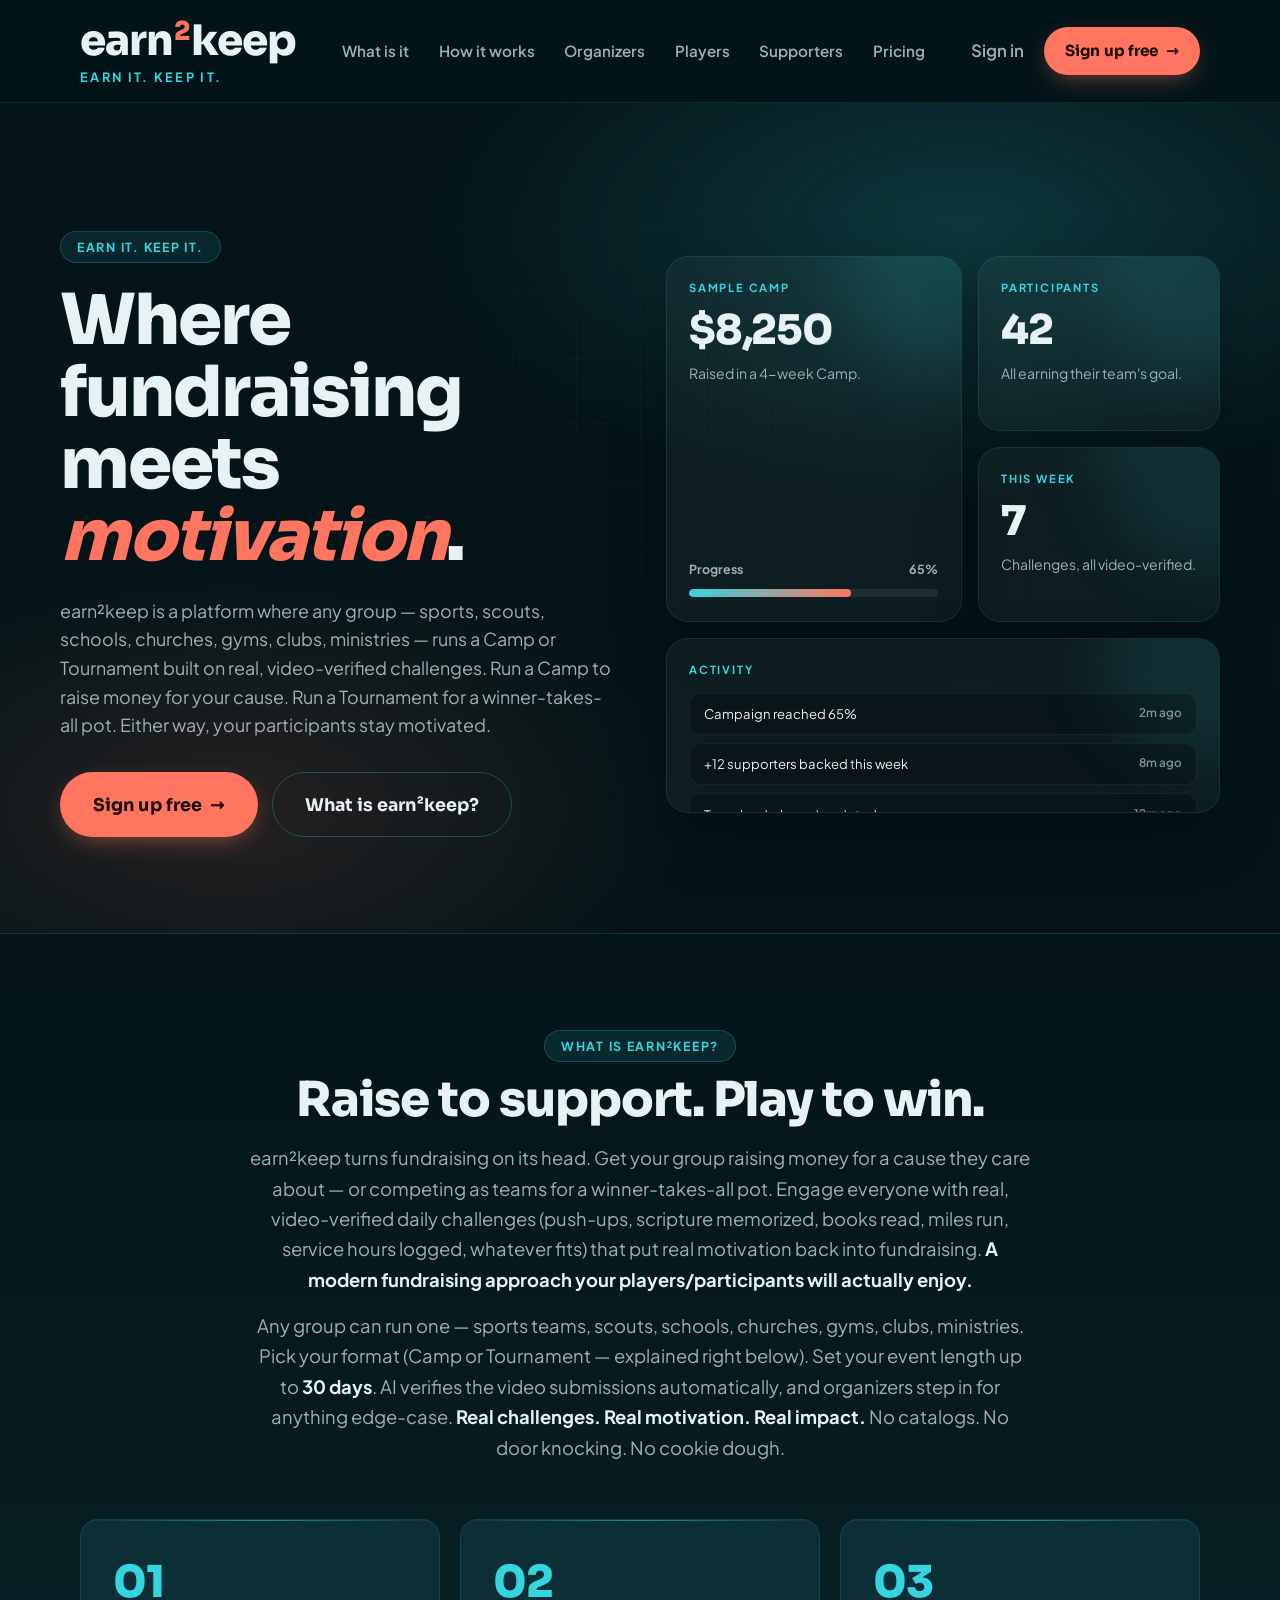
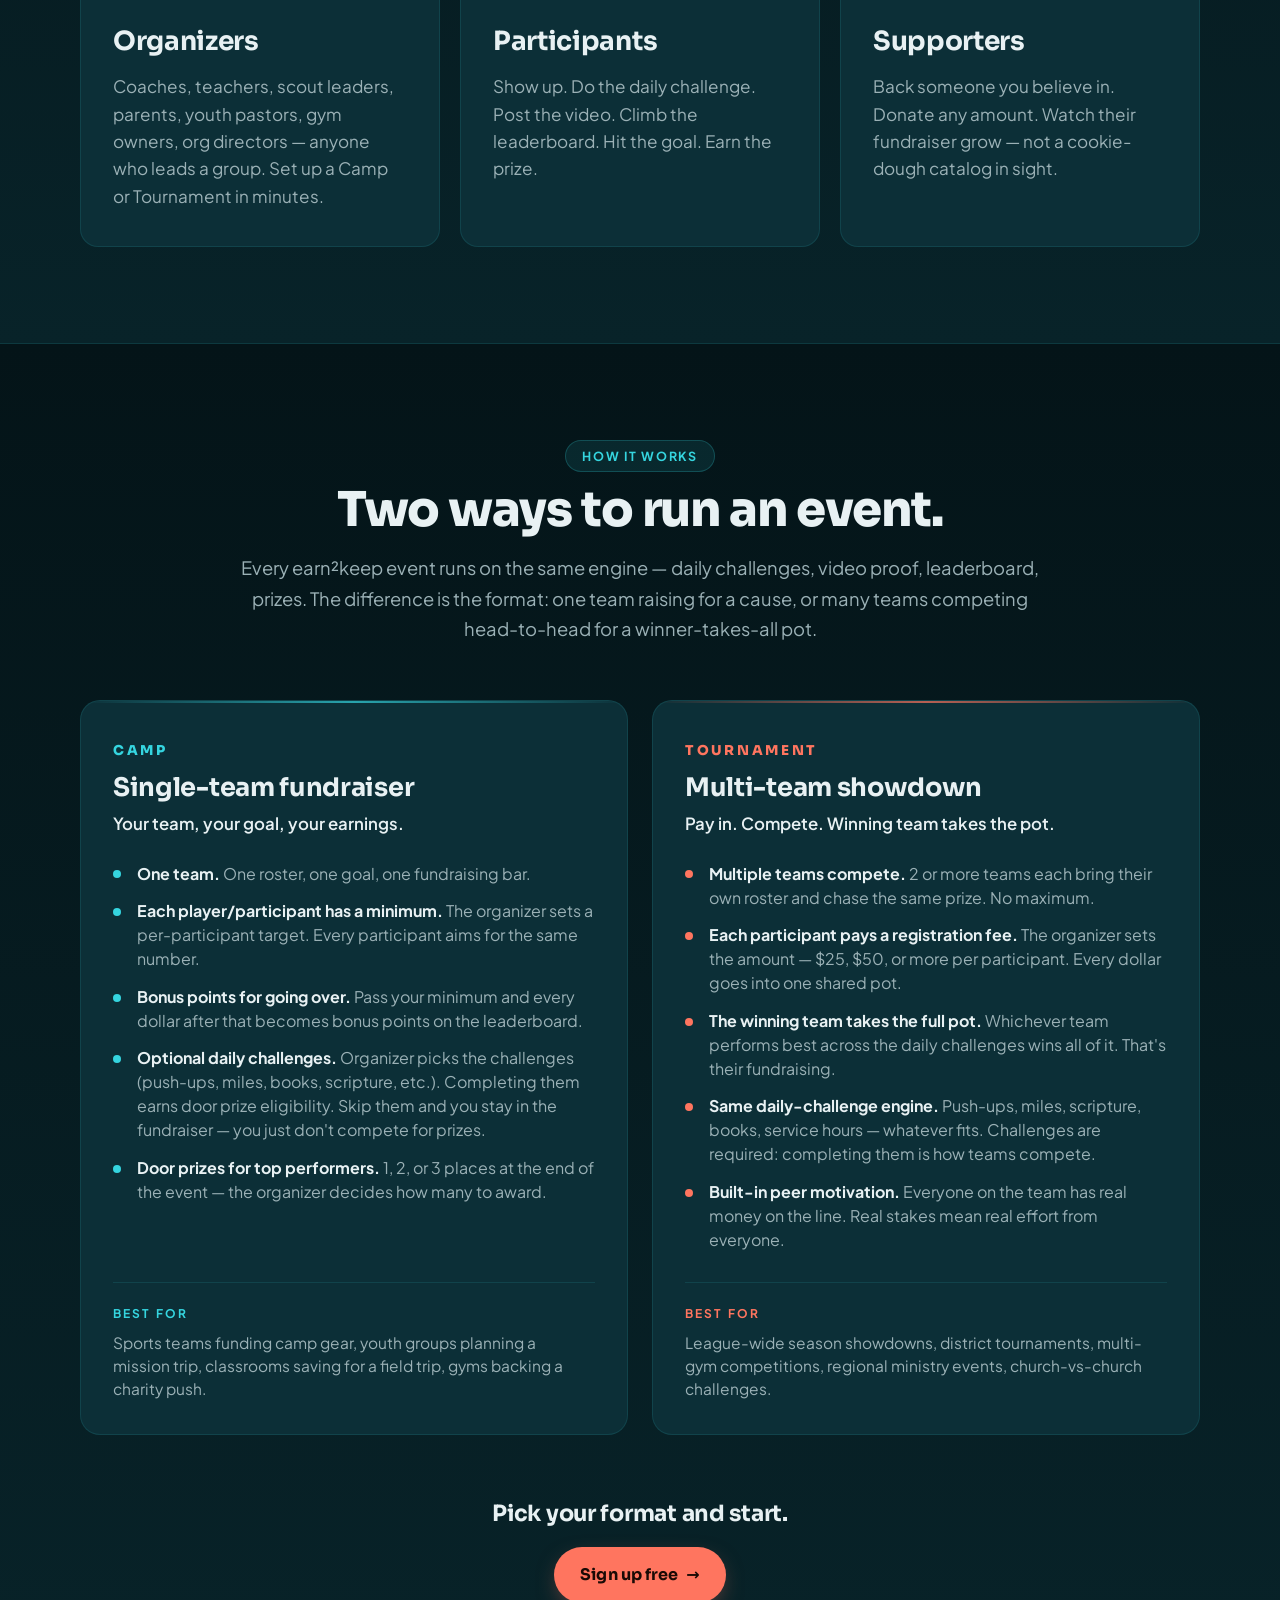
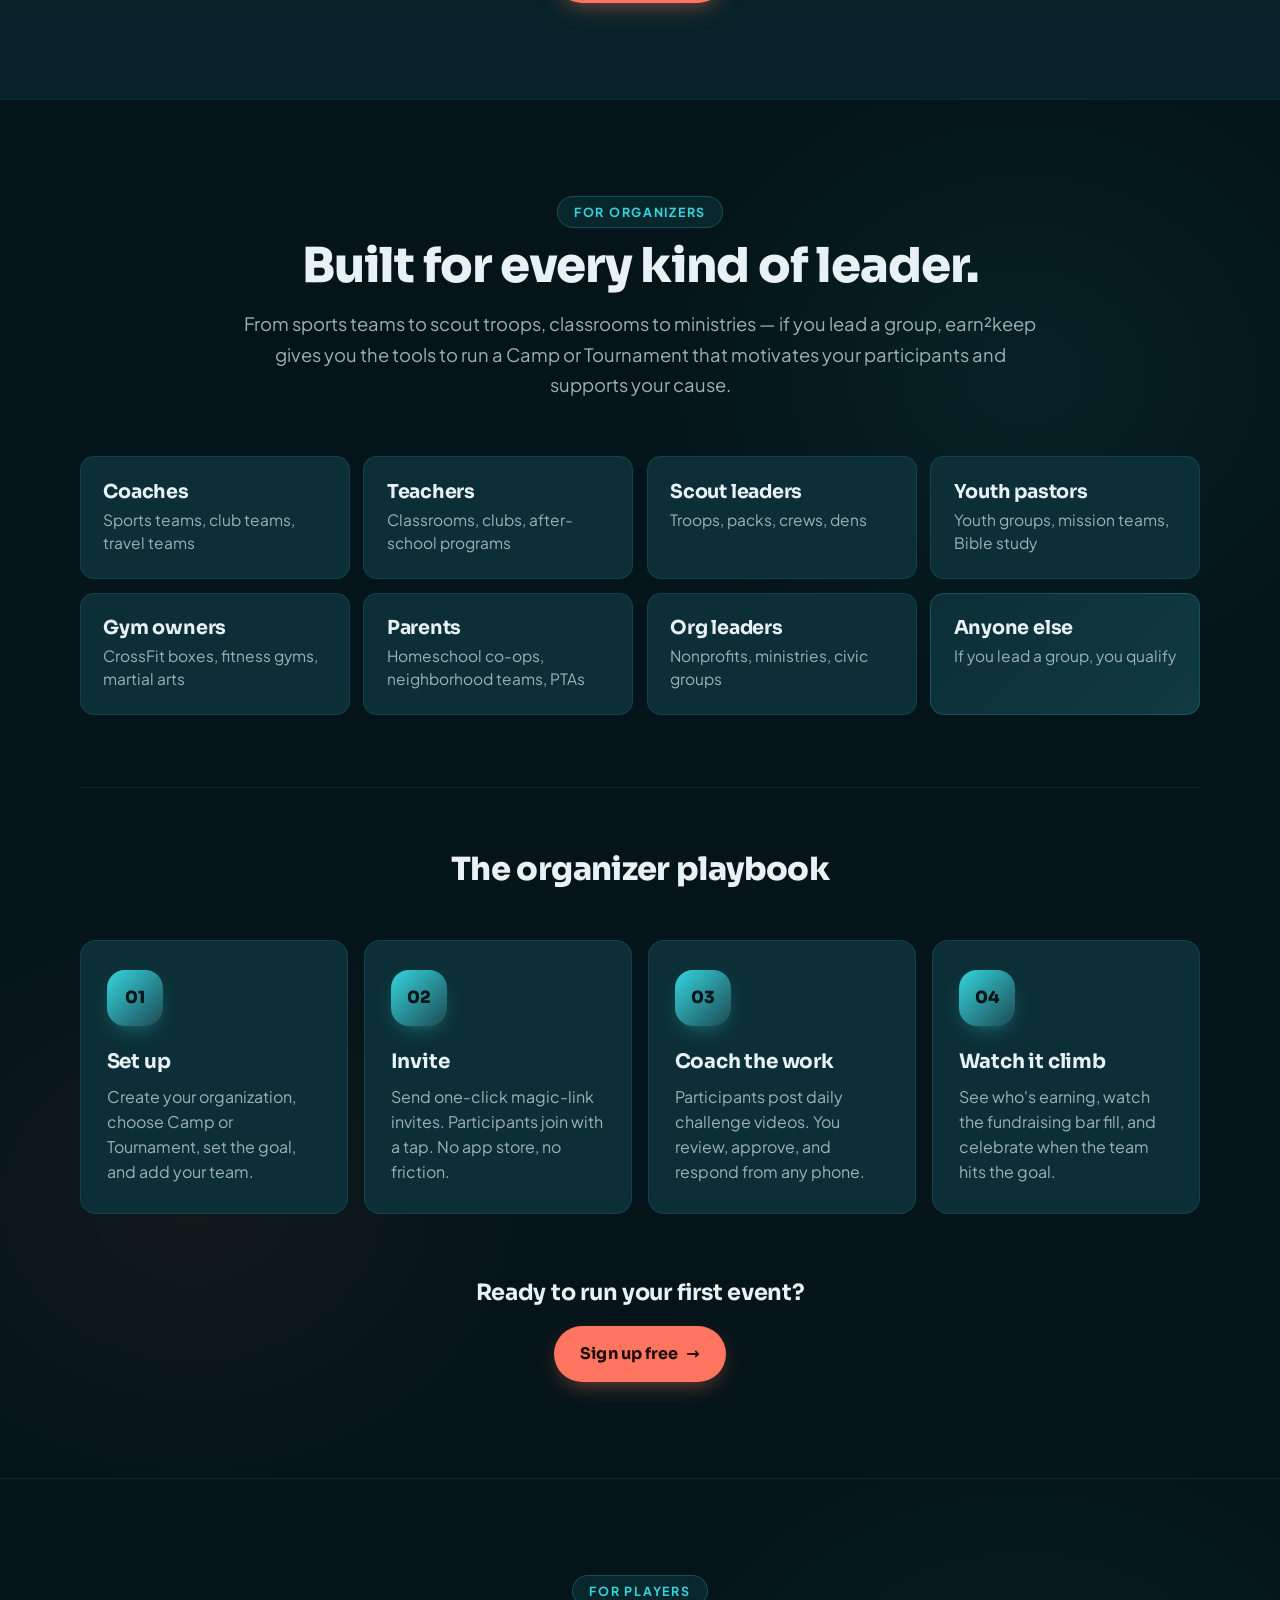
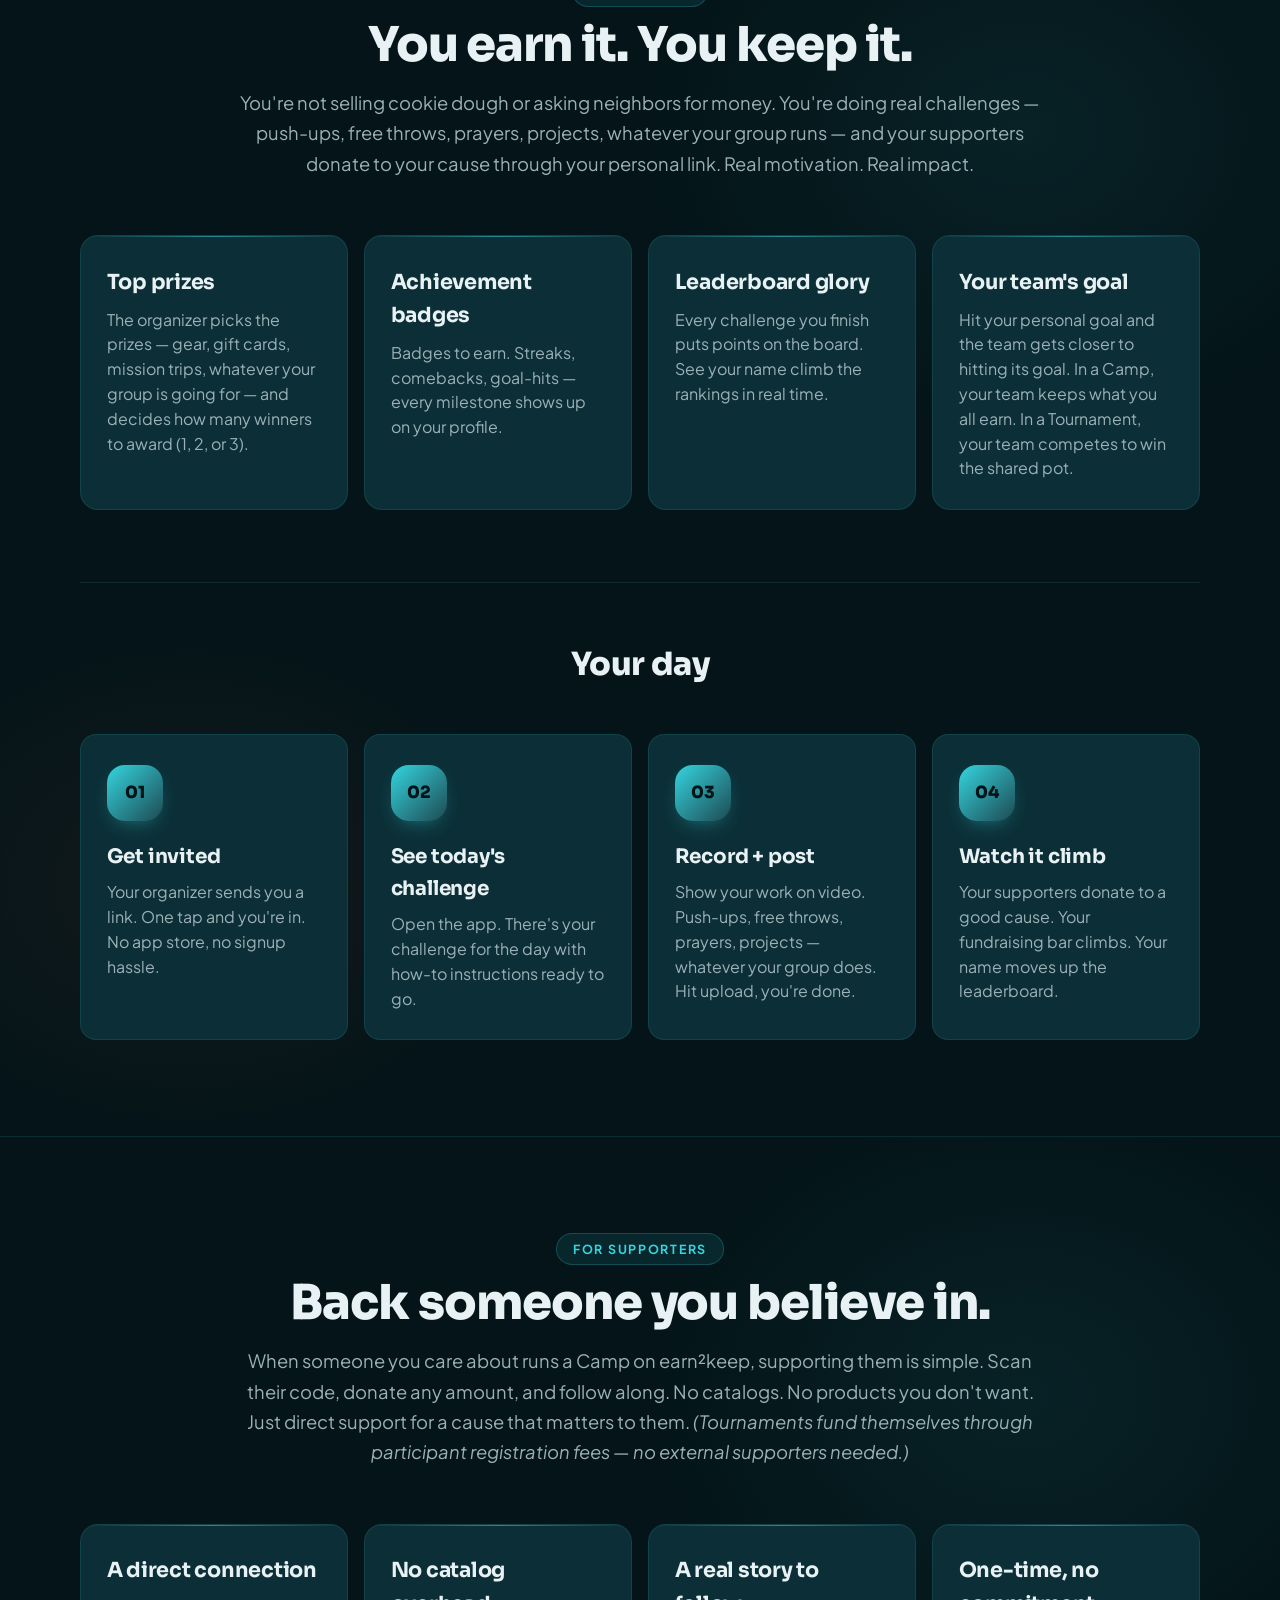
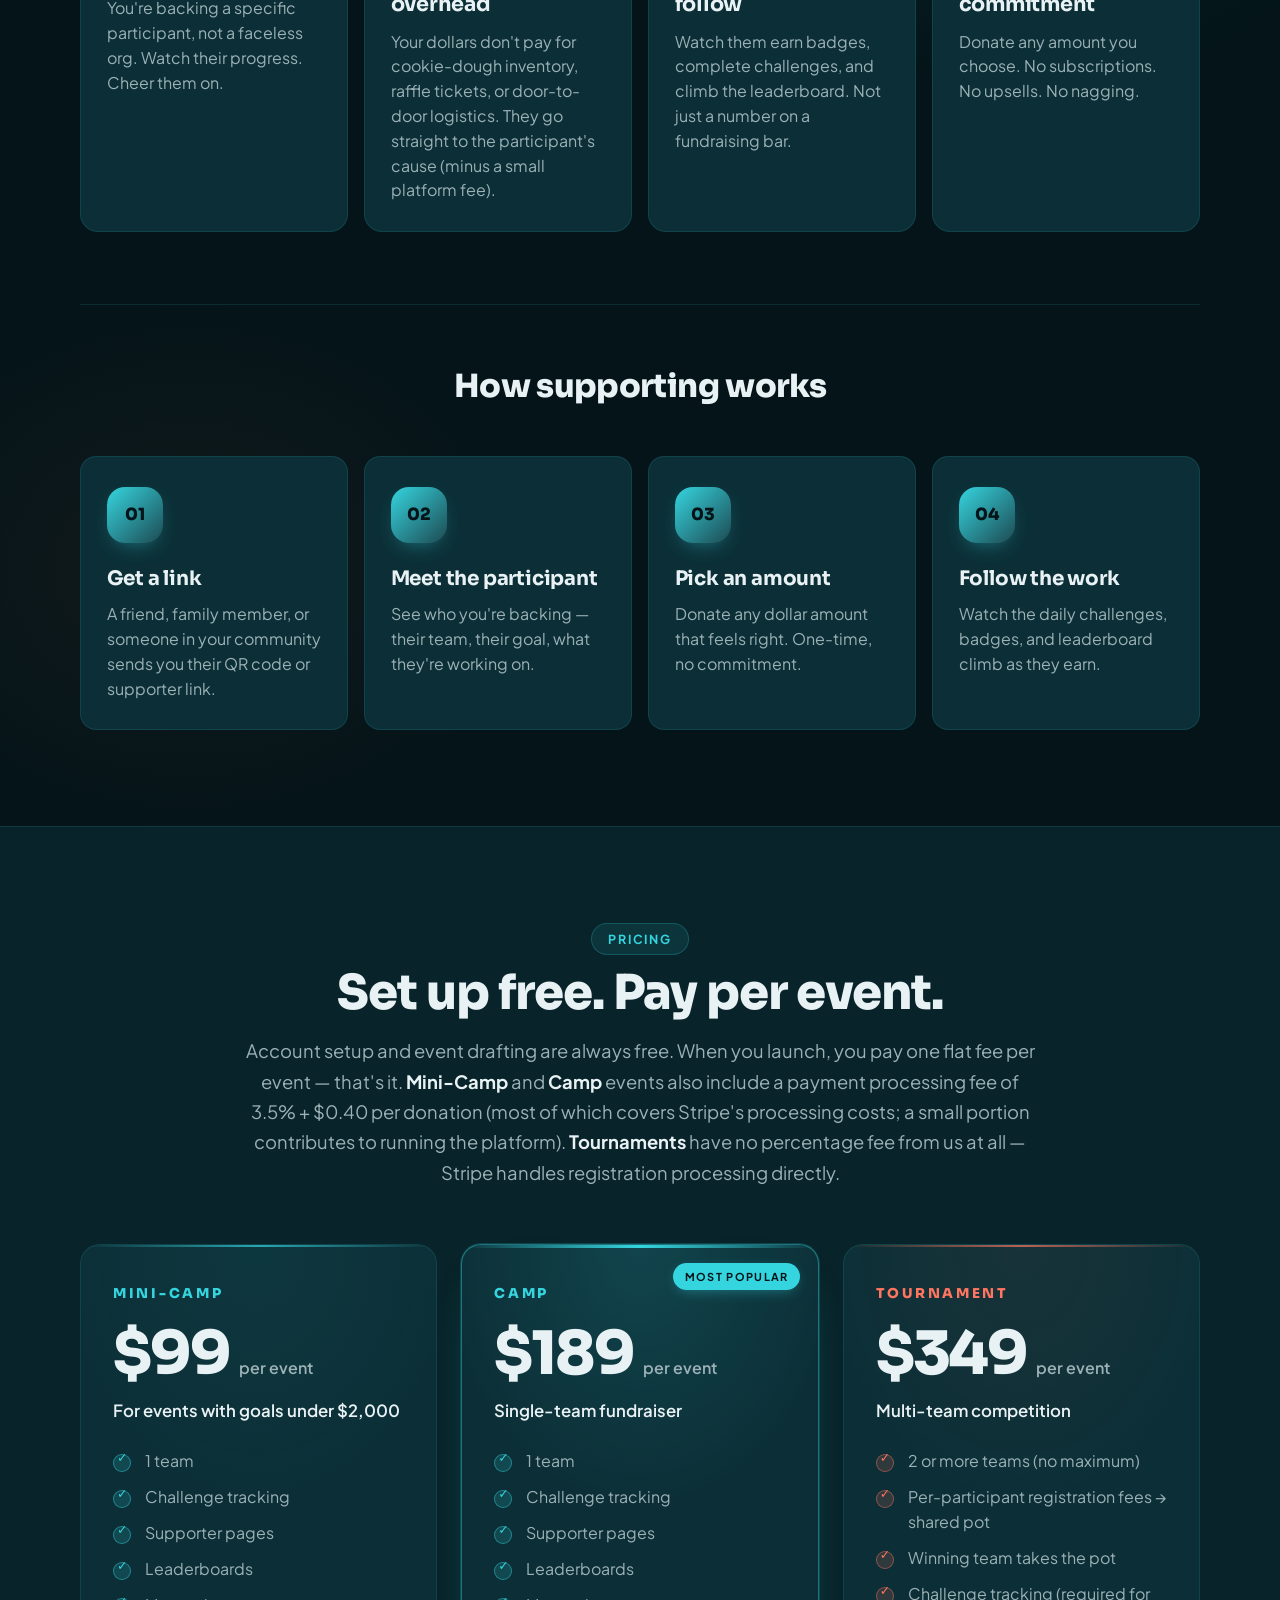
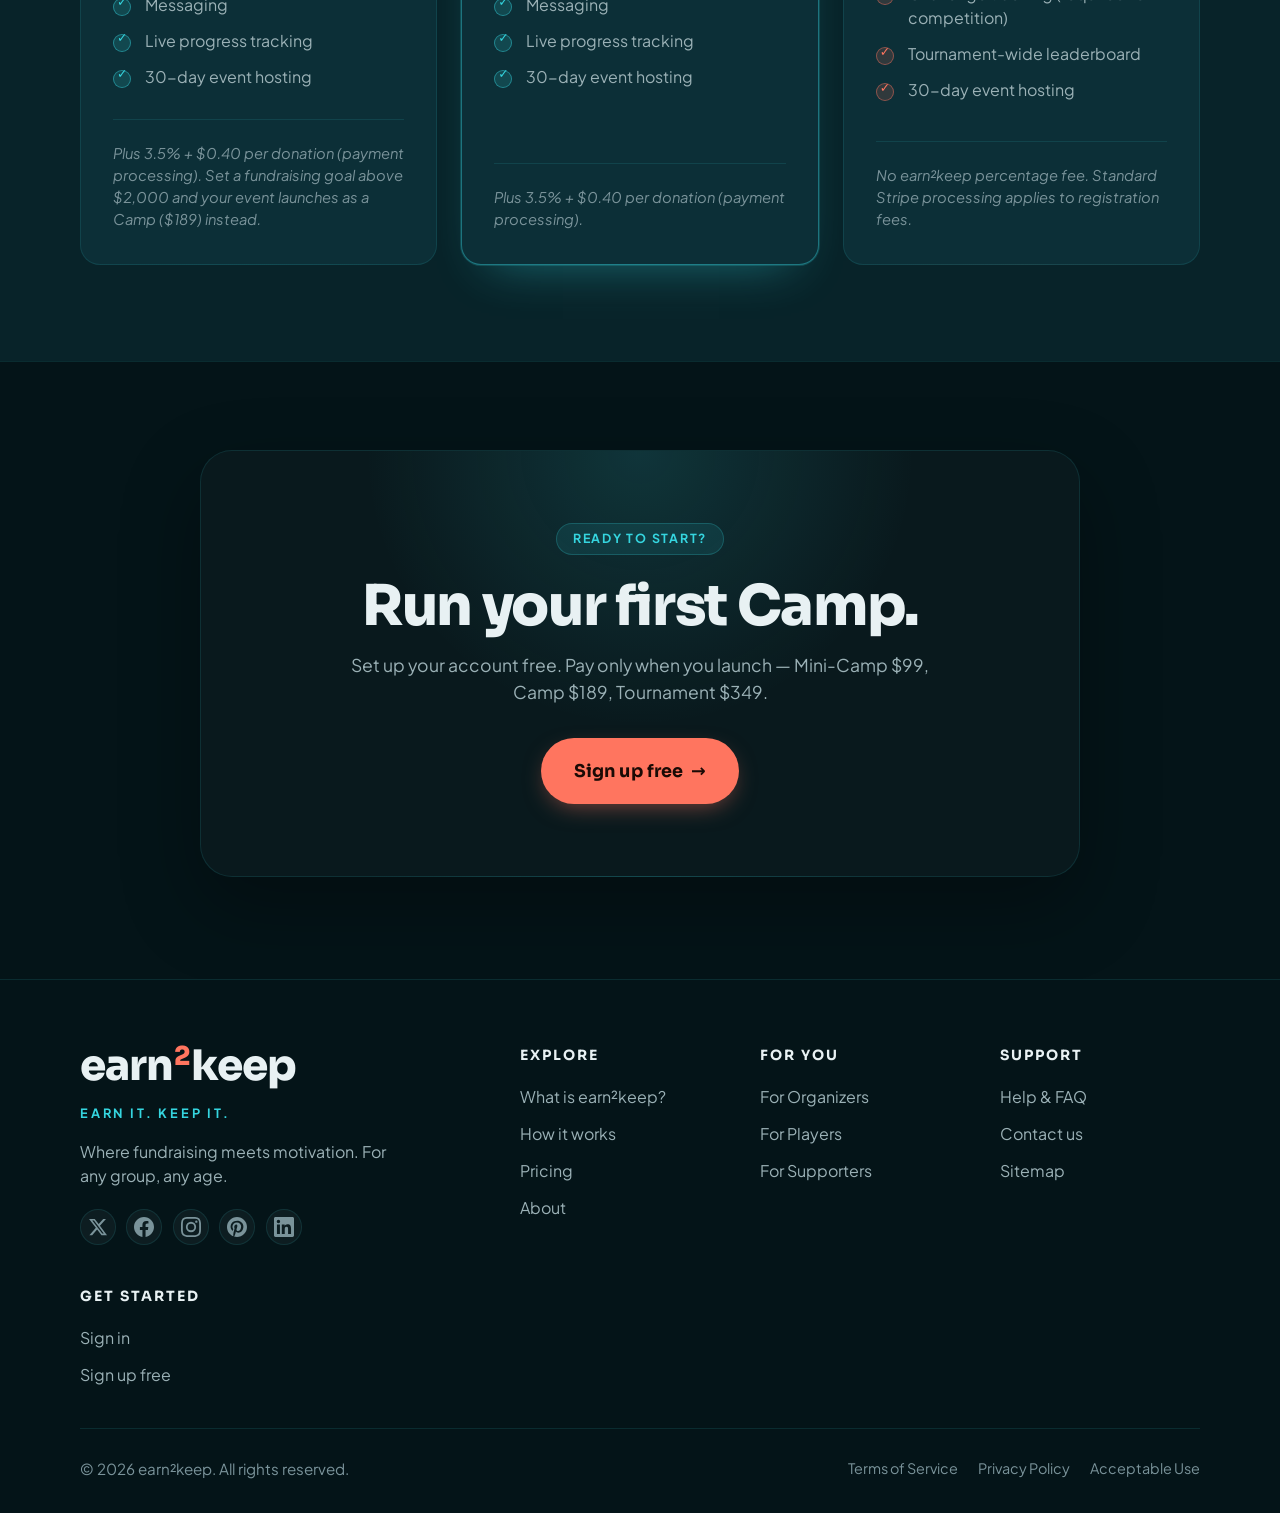
==== index.html @ 54247dfb "Add files via upload" ====
<!DOCTYPE html>
<html lang="en">
<head>
  <meta charset="UTF-8" />
  <meta name="viewport" content="width=device-width, initial-scale=1.0" />

  <!-- L28 — On page reload (F5 / Cmd-R / pull-to-refresh), strip any URL
       hash and scroll to the top. Without this, refreshing while scrolled
       to e.g. #pricing keeps the hash in the URL and the browser dutifully
       re-scrolls to #pricing on every reload. We want refreshes to behave
       like a fresh visit — top of page. In-page anchor links (clicking a
       nav link to #pricing) and external links with hash still work, since
       those aren't classified as "reload" by the Performance Navigation API. -->
  <script>
    (function () {
      try {
        var navEntries = performance.getEntriesByType("navigation");
        var isReload = navEntries.length > 0 && navEntries[0].type === "reload";
        if (isReload && window.location.hash) {
          // Strip the hash from the URL without adding a history entry
          history.replaceState(
            null,
            "",
            window.location.pathname + window.location.search
          );
          // The browser may have already started honoring the hash by now;
          // force scroll to top both immediately and once the DOM is ready.
          window.scrollTo(0, 0);
          document.addEventListener("DOMContentLoaded", function () {
            window.scrollTo(0, 0);
          });
        }
      } catch (e) {
        // Older browsers without Performance Navigation API — silently no-op.
      }
    })();
  </script>

  <!-- Theme -->
  <meta name="theme-color" content="#041418" />
  <meta name="color-scheme" content="dark" />

  <!-- Search engines -->
  <meta name="robots" content="index, follow, max-image-preview:large" />
  <meta name="googlebot" content="index, follow, max-image-preview:large, max-snippet:-1" />
  <link rel="canonical" href="https://earn2keep.com/" />

  <!-- Primary metadata -->
  <title>earn²keep — Where fundraising meets motivation</title>
  <meta name="description" content="Where fundraising meets motivation. earn²keep is the platform where any group runs a Camp or Tournament — raise to support, play to win." />
  <meta name="author" content="earn²keep" />

  <!-- Open Graph (Facebook, LinkedIn, iMessage, Slack, Telegram, etc.) -->
  <meta property="og:type" content="website" />
  <meta property="og:site_name" content="earn²keep" />
  <meta property="og:title" content="earn²keep — Where fundraising meets motivation" />
  <meta property="og:description" content="A platform where any group — sports, scouts, schools, churches, gyms, clubs — runs a Camp or Tournament. Raise to support. Play to win." />
  <meta property="og:url" content="https://earn2keep.com/" />
  <meta property="og:image" content="https://earn2keep.com/og-image.png" />
  <meta property="og:image:width" content="1200" />
  <meta property="og:image:height" content="630" />
  <meta property="og:image:type" content="image/png" />
  <meta property="og:image:alt" content="earn²keep — Earn it. Keep it. Where fundraising meets motivation." />
  <meta property="og:locale" content="en_US" />

  <!-- Twitter / X Card -->
  <meta name="twitter:card" content="summary_large_image" />
  <meta name="twitter:title" content="earn²keep — Where fundraising meets motivation" />
  <meta name="twitter:description" content="A platform where any group runs a Camp or Tournament. Raise to support. Play to win." />
  <meta name="twitter:image" content="https://earn2keep.com/og-image.png" />
  <meta name="twitter:image:alt" content="earn²keep — Earn it. Keep it." />

  <!-- Icons -->
  <link rel="icon" type="image/svg+xml" href="favicon.svg" />
  <link rel="apple-touch-icon" href="favicon.svg" />

  <!-- Fonts -->
  <link rel="preconnect" href="https://fonts.googleapis.com" />
  <link rel="preconnect" href="https://fonts.gstatic.com" crossorigin />
  <link href="https://fonts.googleapis.com/css2?family=Plus+Jakarta+Sans:wght@400;500;600;700;800&family=Sora:wght@600;700;800;900&display=swap" rel="stylesheet" />

  <link rel="stylesheet" href="styles.css" />

  <!-- Structured data (Organization + WebSite) -->
  <script type="application/ld+json">
  {
    "@context": "https://schema.org",
    "@graph": [
      {
        "@type": "Organization",
        "@id": "https://earn2keep.com/#organization",
        "name": "earn²keep",
        "alternateName": "earn2keep",
        "url": "https://earn2keep.com/",
        "logo": "https://earn2keep.com/favicon.svg",
        "description": "Fundraising platform for any group, any age. Run a Camp or Tournament — raise to support, play to win.",
        "slogan": "Earn it. Keep it."
      },
      {
        "@type": "WebSite",
        "@id": "https://earn2keep.com/#website",
        "url": "https://earn2keep.com/",
        "name": "earn²keep",
        "description": "Where fundraising meets motivation.",
        "publisher": { "@id": "https://earn2keep.com/#organization" },
        "inLanguage": "en-US"
      }
    ]
  }
  </script>
</head>
<body>

  <!-- HEADER -->
  <header class="site-header">
    <div class="container header-row">
      <a class="logo" href="/" aria-label="earn²keep home">
        <span class="logo-mark">earn<sup>2</sup>keep</span>
        <span class="logo-tagline">Earn it. Keep it.</span>
      </a>
      <nav class="header-nav-links" aria-label="Page sections">
        <a href="#what-is-earn2keep">What is it</a>
        <a href="#how-it-works">How it works</a>
        <a href="#organizers">Organizers</a>
        <a href="#players">Players</a>
        <a href="#supporters">Supporters</a>
        <a href="#pricing">Pricing</a>
      </nav>
      <div class="header-actions">
        <a class="header-signin" href="https://app.earn2keep.com/login">Sign in</a>
        <a class="btn btn-primary btn-sm" href="https://app.earn2keep.com/signup">
          Sign up free<span class="arrow" aria-hidden="true">→</span>
        </a>
      </div>
    </div>
  </header>

  <main>

    <!-- HERO -->
    <section class="hero">
      <div class="hero-bg" aria-hidden="true"></div>
      <div class="container hero-grid">

        <div class="hero-text">
          <span class="eyebrow">Earn it. Keep it.</span>
          <h1 class="hero-title">
            Where fundraising meets<br />
            <span class="accent">motivation</span>.
          </h1>
          <p class="hero-subtitle">
            earn²keep is a platform where any group — sports, scouts, schools, churches, gyms, clubs, ministries — runs a Camp or Tournament built on real, video-verified challenges. Run a Camp to raise money for your cause. Run a Tournament for a winner-takes-all pot. Either way, your participants stay motivated.
          </p>
          <div class="hero-actions">
            <a class="btn btn-primary btn-lg" href="https://app.earn2keep.com/signup">
              Sign up free<span class="arrow" aria-hidden="true">→</span>
            </a>
            <a class="btn btn-ghost btn-lg" href="#what-is-earn2keep">
              What is earn²keep?
            </a>
          </div>
        </div>

        <div class="hero-bento" aria-hidden="true">

          <div class="bento-card bento-large">
            <span class="bento-label">Sample Camp</span>
            <div class="bento-number">$8,250</div>
            <p class="bento-text">Raised in a 4-week Camp.</p>
            <div class="bento-progress">
              <div class="bento-progress-top">
                <span>Progress</span>
                <span>65%</span>
              </div>
              <div class="bento-progress-bar"><div class="bento-progress-fill"></div></div>
            </div>
          </div>

          <div class="bento-card">
            <span class="bento-label">Participants</span>
            <div class="bento-number">42</div>
            <p class="bento-text">All earning their team's goal.</p>
          </div>

          <div class="bento-card">
            <span class="bento-label">This week</span>
            <div class="bento-number">7</div>
            <p class="bento-text">Challenges, all video-verified.</p>
          </div>

          <div class="bento-card bento-wide">
            <span class="bento-label">Activity</span>
            <ul class="bento-activity">
              <li><span>Campaign reached 65% </span><time>2m ago</time></li>
              <li><span>+12 supporters backed this week </span><time>8m ago</time></li>
              <li><span>Team leaderboard updated </span><time>12m ago</time></li>
            </ul>
          </div>

        </div>

      </div>
    </section>

    <!-- VALUE PROP -->
    <section id="what-is-earn2keep" class="value-prop">
      <div class="container">
        <div class="section-head">
          <span class="eyebrow">What is earn²keep?</span>
          <h2 class="section-title">Raise to support. Play to win.</h2>
          <p class="section-lede">
            earn²keep turns fundraising on its head. Get your group raising money for a cause they care about — or competing as teams for a winner-takes-all pot. Engage everyone with real, video-verified daily challenges (push-ups, scripture memorized, books read, miles run, service hours logged, whatever fits) that put real motivation back into fundraising. <strong>A modern fundraising approach your players/participants will actually enjoy.</strong>
          </p>
          <p class="section-lede">
            Any group can run one — sports teams, scouts, schools, churches, gyms, clubs, ministries. Pick your format (Camp or Tournament — explained right below). Set your event length up to <strong>30 days</strong>. AI verifies the video submissions automatically, and organizers step in for anything edge-case. <strong>Real challenges. Real motivation. Real impact.</strong> No catalogs. No door knocking. No cookie dough.
          </p>
        </div>

        <div class="role-grid">

          <article class="role-card">
            <span class="role-num">01</span>
            <h3 class="role-title">Organizers</h3>
            <p class="role-text">
              Coaches, teachers, scout leaders, parents, youth pastors, gym owners, org directors — anyone who leads a group. Set up a Camp or Tournament in minutes.
            </p>
          </article>

          <article class="role-card">
            <span class="role-num">02</span>
            <h3 class="role-title">Participants</h3>
            <p class="role-text">
              Show up. Do the daily challenge. Post the video. Climb the leaderboard. Hit the goal. Earn the prize.
            </p>
          </article>

          <article class="role-card">
            <span class="role-num">03</span>
            <h3 class="role-title">Supporters</h3>
            <p class="role-text">
              Back someone you believe in. Donate any amount. Watch their fundraiser grow — not a cookie-dough catalog in sight.
            </p>
          </article>

        </div>
      </div>
    </section>

    <!-- HOW IT WORKS -->
    <section id="how-it-works" class="how-it-works-section">
      <div class="container">

        <div class="audience-head">
          <span class="eyebrow">How it works</span>
          <h2 class="section-title">Two ways to run an event.</h2>
          <p class="section-lede">
            Every earn²keep event runs on the same engine — daily challenges, video proof, leaderboard, prizes. The difference is the format: one team raising for a cause, or many teams competing head-to-head for a winner-takes-all pot.
          </p>
        </div>

        <div class="event-grid">

          <!-- CAMP -->
          <article class="event-card event-camp">
            <span class="event-type">Camp</span>
            <h3 class="event-title">Single-team fundraiser</h3>
            <p class="event-tagline">Your team, your goal, your earnings.</p>

            <ul class="event-features">
              <li><strong>One team.</strong> One roster, one goal, one fundraising bar.</li>
              <li><strong>Each player/participant has a minimum.</strong> The organizer sets a per-participant target. Every participant aims for the same number.</li>
              <li><strong>Bonus points for going over.</strong> Pass your minimum and every dollar after that becomes bonus points on the leaderboard.</li>
              <li><strong>Optional daily challenges.</strong> Organizer picks the challenges (push-ups, miles, books, scripture, etc.). Completing them earns door prize eligibility. Skip them and you stay in the fundraiser — you just don't compete for prizes.</li>
              <li><strong>Door prizes for top performers.</strong> 1, 2, or 3 places at the end of the event — the organizer decides how many to award.</li>
            </ul>

            <div class="event-best-for">
              <span class="event-best-for-label">Best for</span>
              <p>Sports teams funding camp gear, youth groups planning a mission trip, classrooms saving for a field trip, gyms backing a charity push.</p>
            </div>
          </article>

          <!-- TOURNAMENT -->
          <article class="event-card event-tournament">
            <span class="event-type">Tournament</span>
            <h3 class="event-title">Multi-team showdown</h3>
            <p class="event-tagline">Pay in. Compete. Winning team takes the pot.</p>

            <ul class="event-features">
              <li><strong>Multiple teams compete.</strong> 2 or more teams each bring their own roster and chase the same prize. No maximum.</li>
              <li><strong>Each participant pays a registration fee.</strong> The organizer sets the amount — $25, $50, or more per participant. Every dollar goes into one shared pot.</li>
              <li><strong>The winning team takes the full pot.</strong> Whichever team performs best across the daily challenges wins all of it. That's their fundraising.</li>
              <li><strong>Same daily-challenge engine.</strong> Push-ups, miles, scripture, books, service hours — whatever fits. Challenges are required: completing them is how teams compete.</li>
              <li><strong>Built-in peer motivation.</strong> Everyone on the team has real money on the line. Real stakes mean real effort from everyone.</li>
            </ul>

            <div class="event-best-for">
              <span class="event-best-for-label">Best for</span>
              <p>League-wide season showdowns, district tournaments, multi-gym competitions, regional ministry events, church-vs-church challenges.</p>
            </div>
          </article>

        </div>

        <div class="inline-cta">
          <p class="inline-cta-text">Pick your format and start.</p>
          <a class="btn btn-primary" href="https://app.earn2keep.com/signup">
            Sign up free<span class="arrow" aria-hidden="true">→</span>
          </a>
        </div>

      </div>
    </section>

    <!-- FOR ORGANIZERS -->
    <section id="organizers" class="audience-section">
      <div class="container">

        <div class="audience-head">
          <span class="eyebrow">For Organizers</span>
          <h2 class="section-title">Built for every kind of leader.</h2>
          <p class="section-lede">
            From sports teams to scout troops, classrooms to ministries — if you lead a group, earn²keep gives you the tools to run a Camp or Tournament that motivates your participants and supports your cause.
          </p>
        </div>

        <ul class="role-list" aria-label="Roles earn²keep is built for">

          <li class="role-tile">
            <span class="role-tile-name">Coaches</span>
            <span class="role-tile-context">Sports teams, club teams, travel teams</span>
          </li>

          <li class="role-tile">
            <span class="role-tile-name">Teachers</span>
            <span class="role-tile-context">Classrooms, clubs, after-school programs</span>
          </li>

          <li class="role-tile">
            <span class="role-tile-name">Scout leaders</span>
            <span class="role-tile-context">Troops, packs, crews, dens</span>
          </li>

          <li class="role-tile">
            <span class="role-tile-name">Youth pastors</span>
            <span class="role-tile-context">Youth groups, mission teams, Bible study</span>
          </li>

          <li class="role-tile">
            <span class="role-tile-name">Gym owners</span>
            <span class="role-tile-context">CrossFit boxes, fitness gyms, martial arts</span>
          </li>

          <li class="role-tile">
            <span class="role-tile-name">Parents</span>
            <span class="role-tile-context">Homeschool co-ops, neighborhood teams, PTAs</span>
          </li>

          <li class="role-tile">
            <span class="role-tile-name">Org leaders</span>
            <span class="role-tile-context">Nonprofits, ministries, civic groups</span>
          </li>

          <li class="role-tile role-tile-other">
            <span class="role-tile-name">Anyone else</span>
            <span class="role-tile-context">If you lead a group, you qualify</span>
          </li>

        </ul>

        <div class="flow-block">
          <h3 class="flow-title">The organizer playbook</h3>

          <ol class="flow-grid">

            <li class="flow-step">
              <span class="flow-num">01</span>
              <h4 class="flow-step-title">Set up</h4>
              <p>Create your organization, choose Camp or Tournament, set the goal, and add your team.</p>
            </li>

            <li class="flow-step">
              <span class="flow-num">02</span>
              <h4 class="flow-step-title">Invite</h4>
              <p>Send one-click magic-link invites. Participants join with a tap. No app store, no friction.</p>
            </li>

            <li class="flow-step">
              <span class="flow-num">03</span>
              <h4 class="flow-step-title">Coach the work</h4>
              <p>Participants post daily challenge videos. You review, approve, and respond from any phone.</p>
            </li>

            <li class="flow-step">
              <span class="flow-num">04</span>
              <h4 class="flow-step-title">Watch it climb</h4>
              <p>See who's earning, watch the fundraising bar fill, and celebrate when the team hits the goal.</p>
            </li>

          </ol>
        </div>

        <div class="inline-cta">
          <p class="inline-cta-text">Ready to run your first event?</p>
          <a class="btn btn-primary" href="https://app.earn2keep.com/signup">
            Sign up free<span class="arrow" aria-hidden="true">→</span>
          </a>
        </div>

      </div>
    </section>

    <!-- FOR PLAYERS -->
    <section id="players" class="audience-section">
      <div class="container">

        <div class="audience-head">
          <span class="eyebrow">For Players</span>
          <h2 class="section-title">You earn it. You keep it.</h2>
          <p class="section-lede">
            You're not selling cookie dough or asking neighbors for money. You're doing real challenges — push-ups, free throws, prayers, projects, whatever your group runs — and your supporters donate to your cause through your personal link. Real motivation. Real impact.
          </p>
        </div>

        <ul class="benefit-grid" aria-label="What players earn">

          <li class="benefit-card">
            <h3 class="benefit-title">Top prizes</h3>
            <p class="benefit-text">
              The organizer picks the prizes — gear, gift cards, mission trips, whatever your group is going for — and decides how many winners to award (1, 2, or 3).
            </p>
          </li>

          <li class="benefit-card">
            <h3 class="benefit-title">Achievement badges</h3>
            <p class="benefit-text">
              Badges to earn. Streaks, comebacks, goal-hits — every milestone shows up on your profile.
            </p>
          </li>

          <li class="benefit-card">
            <h3 class="benefit-title">Leaderboard glory</h3>
            <p class="benefit-text">
              Every challenge you finish puts points on the board. See your name climb the rankings in real time.
            </p>
          </li>

          <li class="benefit-card">
            <h3 class="benefit-title">Your team's goal</h3>
            <p class="benefit-text">
              Hit your personal goal and the team gets closer to hitting its goal. In a Camp, your team keeps what you all earn. In a Tournament, your team competes to win the shared pot.
            </p>
          </li>

        </ul>

        <div class="flow-block">
          <h3 class="flow-title">Your day</h3>

          <ol class="flow-grid">

            <li class="flow-step">
              <span class="flow-num">01</span>
              <h4 class="flow-step-title">Get invited</h4>
              <p>Your organizer sends you a link. One tap and you're in. No app store, no signup hassle.</p>
            </li>

            <li class="flow-step">
              <span class="flow-num">02</span>
              <h4 class="flow-step-title">See today's challenge</h4>
              <p>Open the app. There's your challenge for the day with how-to instructions ready to go.</p>
            </li>

            <li class="flow-step">
              <span class="flow-num">03</span>
              <h4 class="flow-step-title">Record + post</h4>
              <p>Show your work on video. Push-ups, free throws, prayers, projects — whatever your group does. Hit upload, you're done.</p>
            </li>

            <li class="flow-step">
              <span class="flow-num">04</span>
              <h4 class="flow-step-title">Watch it climb</h4>
              <p>Your supporters donate to a good cause. Your fundraising bar climbs. Your name moves up the leaderboard.</p>
            </li>

          </ol>
        </div>

      </div>
    </section>

    <!-- FOR SUPPORTERS -->
    <section id="supporters" class="audience-section">
      <div class="container">

        <div class="audience-head">
          <span class="eyebrow">For Supporters</span>
          <h2 class="section-title">Back someone you believe in.</h2>
          <p class="section-lede">
            When someone you care about runs a Camp on earn²keep, supporting them is simple. Scan their code, donate any amount, and follow along. No catalogs. No products you don't want. Just direct support for a cause that matters to them. <em>(Tournaments fund themselves through participant registration fees — no external supporters needed.)</em>
          </p>
        </div>

        <ul class="benefit-grid" aria-label="What supporters get">

          <li class="benefit-card">
            <h3 class="benefit-title">A direct connection</h3>
            <p class="benefit-text">
              You're backing a specific participant, not a faceless org. Watch their progress. Cheer them on.
            </p>
          </li>

          <li class="benefit-card">
            <h3 class="benefit-title">No catalog overhead</h3>
            <p class="benefit-text">
              Your dollars don't pay for cookie-dough inventory, raffle tickets, or door-to-door logistics. They go straight to the participant's cause (minus a small platform fee).
            </p>
          </li>

          <li class="benefit-card">
            <h3 class="benefit-title">A real story to follow</h3>
            <p class="benefit-text">
              Watch them earn badges, complete challenges, and climb the leaderboard. Not just a number on a fundraising bar.
            </p>
          </li>

          <li class="benefit-card">
            <h3 class="benefit-title">One-time, no commitment</h3>
            <p class="benefit-text">
              Donate any amount you choose. No subscriptions. No upsells. No nagging.
            </p>
          </li>

        </ul>

        <div class="flow-block">
          <h3 class="flow-title">How supporting works</h3>

          <ol class="flow-grid">

            <li class="flow-step">
              <span class="flow-num">01</span>
              <h4 class="flow-step-title">Get a link</h4>
              <p>A friend, family member, or someone in your community sends you their QR code or supporter link.</p>
            </li>

            <li class="flow-step">
              <span class="flow-num">02</span>
              <h4 class="flow-step-title">Meet the participant</h4>
              <p>See who you're backing — their team, their goal, what they're working on.</p>
            </li>

            <li class="flow-step">
              <span class="flow-num">03</span>
              <h4 class="flow-step-title">Pick an amount</h4>
              <p>Donate any dollar amount that feels right. One-time, no commitment.</p>
            </li>

            <li class="flow-step">
              <span class="flow-num">04</span>
              <h4 class="flow-step-title">Follow the work</h4>
              <p>Watch the daily challenges, badges, and leaderboard climb as they earn.</p>
            </li>

          </ol>
        </div>

      </div>
    </section>

    <!-- PRICING -->
    <section id="pricing" class="pricing-section">
      <div class="container">

        <div class="audience-head">
          <span class="eyebrow">Pricing</span>
          <h2 class="section-title">Set up free. Pay per event.</h2>
          <p class="section-lede">
            Account setup and event drafting are always free. When you launch, you pay one flat fee per event — that's it. <strong>Mini-Camp</strong> and <strong>Camp</strong> events also include a payment processing fee of 3.5% + $0.40 per donation (most of which covers Stripe's processing costs; a small portion contributes to running the platform). <strong>Tournaments</strong> have no percentage fee from us at all — Stripe handles registration processing directly.
          </p>
        </div>

        <div class="event-grid">

          <!-- MINI-CAMP -->
          <article class="event-card pricing-camp">
            <span class="event-type">Mini-Camp</span>
            <div class="pricing-price">
              <span class="pricing-price-amount">$99</span>
              <span class="pricing-price-period">per event</span>
            </div>
            <p class="event-tagline">For events with goals under $2,000</p>

            <ul class="pricing-features">
              <li>1 team</li>
              <li>Challenge tracking</li>
              <li>Supporter pages</li>
              <li>Leaderboards</li>
              <li>Messaging</li>
              <li>Live progress tracking</li>
              <li>30-day event hosting</li>
            </ul>

            <p class="pricing-note">Plus 3.5% + $0.40 per donation (payment processing). Set a fundraising goal above $2,000 and your event launches as a Camp ($189) instead.</p>
          </article>

          <!-- CAMP -->
          <article class="event-card pricing-camp featured">
            <span class="pricing-badge">Most Popular</span>
            <span class="event-type">Camp</span>
            <div class="pricing-price">
              <span class="pricing-price-amount">$189</span>
              <span class="pricing-price-period">per event</span>
            </div>
            <p class="event-tagline">Single-team fundraiser</p>

            <ul class="pricing-features">
              <li>1 team</li>
              <li>Challenge tracking</li>
              <li>Supporter pages</li>
              <li>Leaderboards</li>
              <li>Messaging</li>
              <li>Live progress tracking</li>
              <li>30-day event hosting</li>
            </ul>

            <p class="pricing-note">Plus 3.5% + $0.40 per donation (payment processing).</p>
          </article>

          <!-- TOURNAMENT -->
          <article class="event-card pricing-tournament">
            <span class="event-type">Tournament</span>
            <div class="pricing-price">
              <span class="pricing-price-amount">$349</span>
              <span class="pricing-price-period">per event</span>
            </div>
            <p class="event-tagline">Multi-team competition</p>

            <ul class="pricing-features">
              <li>2 or more teams (no maximum)</li>
              <li>Per-participant registration fees → shared pot</li>
              <li>Winning team takes the pot</li>
              <li>Challenge tracking (required for competition)</li>
              <li>Tournament-wide leaderboard</li>
              <li>30-day event hosting</li>
            </ul>

            <p class="pricing-note">No earn²keep percentage fee. Standard Stripe processing applies to registration fees.</p>
          </article>

        </div>

      </div>
    </section>

    <!-- CLOSING CTA -->
    <section class="cta-section">
      <div class="container">
        <div class="cta-box">
          <span class="eyebrow">Ready to start?</span>
          <h2 class="cta-box-title">Run your first Camp.</h2>
          <p class="cta-box-text">Set up your account free. Pay only when you launch — Mini-Camp $99, Camp $189, Tournament $349.</p>
          <a class="btn btn-primary btn-lg" href="https://app.earn2keep.com/signup">
            Sign up free<span class="arrow" aria-hidden="true">→</span>
          </a>
        </div>
      </div>
    </section>

  </main>

  <!-- FOOTER -->
  <footer class="site-footer">
    <div class="container">

      <div class="footer-top">

        <div class="footer-col footer-brand-col">
          <a class="logo" href="/" aria-label="earn²keep home">
            <span class="logo-mark">earn<sup>2</sup>keep</span>
          </a>
          <p class="footer-tagline">Earn it. Keep it.</p>
          <p class="footer-pitch">
            Where fundraising meets motivation. For any group, any age.
          </p>

          <ul class="footer-social" aria-label="Social media">
            <li>
              <a href="#" aria-label="earn²keep on X" title="X (Twitter)">
                <svg viewBox="0 0 24 24" width="20" height="20" fill="currentColor" aria-hidden="true">
                  <path d="M18.244 2.25h3.308l-7.227 8.26 8.502 11.24H16.17l-5.214-6.817L4.99 21.75H1.68l7.73-8.835L1.254 2.25H8.08l4.713 6.231zm-1.161 17.52h1.833L7.084 4.126H5.117z"/>
                </svg>
              </a>
            </li>
            <li>
              <a href="#" aria-label="earn²keep on Facebook" title="Facebook">
                <svg viewBox="0 0 24 24" width="20" height="20" fill="currentColor" aria-hidden="true">
                  <path d="M24 12.073c0-6.627-5.373-12-12-12s-12 5.373-12 12c0 5.99 4.388 10.954 10.125 11.854v-8.385H7.078v-3.47h3.047V9.43c0-3.007 1.792-4.669 4.533-4.669 1.312 0 2.686.235 2.686.235v2.953H15.83c-1.491 0-1.956.925-1.956 1.874v2.25h3.328l-.532 3.47h-2.796v8.385C19.612 23.027 24 18.062 24 12.073z"/>
                </svg>
              </a>
            </li>
            <li>
              <a href="#" aria-label="earn²keep on Instagram" title="Instagram">
                <svg viewBox="0 0 24 24" width="20" height="20" fill="currentColor" aria-hidden="true">
                  <path d="M12 2.163c3.204 0 3.584.012 4.85.07 3.252.148 4.771 1.691 4.919 4.919.058 1.265.069 1.645.069 4.849 0 3.205-.012 3.584-.069 4.849-.149 3.225-1.664 4.771-4.919 4.919-1.266.058-1.644.07-4.85.07-3.204 0-3.584-.012-4.849-.07-3.26-.149-4.771-1.699-4.919-4.92-.058-1.265-.07-1.644-.07-4.849 0-3.204.013-3.583.07-4.849.149-3.227 1.664-4.771 4.919-4.919 1.266-.057 1.645-.069 4.849-.069zM12 0C8.741 0 8.333.014 7.053.072 2.695.272.273 2.69.073 7.052.014 8.333 0 8.741 0 12c0 3.259.014 3.668.072 4.948.2 4.358 2.618 6.78 6.98 6.98C8.333 23.986 8.741 24 12 24c3.259 0 3.668-.014 4.948-.072 4.354-.2 6.782-2.618 6.979-6.98.059-1.28.073-1.689.073-4.948 0-3.259-.014-3.667-.072-4.947-.196-4.354-2.617-6.78-6.979-6.98C15.668.014 15.259 0 12 0zm0 5.838a6.162 6.162 0 1 0 0 12.324 6.162 6.162 0 0 0 0-12.324zM12 16a4 4 0 1 1 0-8 4 4 0 0 1 0 8zm6.406-11.845a1.44 1.44 0 1 0 0 2.881 1.44 1.44 0 0 0 0-2.881z"/>
                </svg>
              </a>
            </li>
            <li>
              <a href="#" aria-label="earn²keep on Pinterest" title="Pinterest">
                <svg viewBox="0 0 24 24" width="20" height="20" fill="currentColor" aria-hidden="true">
                  <path d="M12 0C5.373 0 0 5.372 0 12c0 5.084 3.163 9.426 7.627 11.174-.105-.949-.2-2.405.042-3.441.218-.937 1.407-5.965 1.407-5.965s-.359-.719-.359-1.782c0-1.668.967-2.914 2.171-2.914 1.023 0 1.518.769 1.518 1.69 0 1.029-.655 2.568-.994 3.995-.283 1.194.599 2.169 1.777 2.169 2.133 0 3.772-2.249 3.772-5.495 0-2.873-2.064-4.882-5.012-4.882-3.414 0-5.418 2.561-5.418 5.207 0 1.031.397 2.138.893 2.738.098.119.112.224.083.345l-.333 1.36c-.053.22-.174.267-.402.161-1.499-.698-2.436-2.889-2.436-4.649 0-3.785 2.75-7.262 7.929-7.262 4.163 0 7.398 2.967 7.398 6.931 0 4.136-2.607 7.464-6.227 7.464-1.216 0-2.359-.631-2.75-1.378l-.748 2.853c-.271 1.043-1.002 2.35-1.492 3.146C9.57 23.812 10.763 24 12 24c6.627 0 12-5.373 12-12S18.627 0 12 0z"/>
                </svg>
              </a>
            </li>
            <li>
              <a href="#" aria-label="earn²keep on LinkedIn" title="LinkedIn">
                <svg viewBox="0 0 24 24" width="20" height="20" fill="currentColor" aria-hidden="true">
                  <path d="M20.447 20.452h-3.554v-5.569c0-1.328-.027-3.037-1.852-3.037-1.853 0-2.136 1.445-2.136 2.939v5.667H9.351V9h3.414v1.561h.046c.477-.9 1.637-1.85 3.37-1.85 3.601 0 4.267 2.37 4.267 5.455v6.286zM5.337 7.433a2.062 2.062 0 0 1-2.063-2.065 2.063 2.063 0 1 1 2.063 2.065zm1.782 13.019H3.555V9h3.564v11.452zM22.225 0H1.771C.792 0 0 .774 0 1.729v20.542C0 23.227.792 24 1.771 24h20.451C23.2 24 24 23.227 24 22.271V1.729C24 .774 23.2 0 22.222 0h.003z"/>
                </svg>
              </a>
            </li>
          </ul>
        </div>

        <div class="footer-col">
          <h4 class="footer-col-title">Explore</h4>
          <ul class="footer-links">
            <li><a href="/#what-is-earn2keep">What is earn²keep?</a></li>
            <li><a href="/#how-it-works">How it works</a></li>
            <li><a href="/#pricing">Pricing</a></li>
            <li><a href="/about.html">About</a></li>
          </ul>
        </div>

        <div class="footer-col">
          <h4 class="footer-col-title">For You</h4>
          <ul class="footer-links">
            <li><a href="/#organizers">For Organizers</a></li>
            <li><a href="/#players">For Players</a></li>
            <li><a href="/#supporters">For Supporters</a></li>
          </ul>
        </div>

        <div class="footer-col">
          <h4 class="footer-col-title">Support</h4>
          <ul class="footer-links">
            <li><a href="/help.html">Help &amp; FAQ</a></li>
            <li><a href="mailto:support@earn2keep.com">Contact us</a></li>
            <li><a href="/sitemap.html">Sitemap</a></li>
          </ul>
        </div>

        <div class="footer-col">
          <h4 class="footer-col-title">Get Started</h4>
          <ul class="footer-links">
            <li><a href="https://app.earn2keep.com/login">Sign in</a></li>
            <li><a href="https://app.earn2keep.com/signup">Sign up free</a></li>
          </ul>
        </div>

      </div>

      <div class="footer-bottom">
        <p class="footer-copy">© 2026 earn²keep. All rights reserved.</p>
        <ul class="footer-legal-links">
          <li><a href="/terms.html">Terms of Service</a></li>
          <li><a href="/privacy.html">Privacy Policy</a></li>
          <li><a href="/aup.html">Acceptable Use</a></li>
        </ul>
      </div>

    </div>
  </footer>

  <!-- Vercel Web Analytics -->
  <script defer src="/_vercel/insights/script.js"></script>
</body>
</html>
---- styles.css ----
/* ==========================================================
   earn²keep — landing site styles
   Brand: Variation F (Teal & Coral)
   Phase 6 / Slice 6.1.1 — header/footer polish + readability bumps
   ========================================================== */

:root {
  /* Brand colors */
  --e2k-bg:           #041418;
  --e2k-bg-2:         #082329;
  --e2k-bg-3:         #0c2f37;
  --e2k-coral:        #ff755f;
  --e2k-coral-2:      #ff8b78;
  --e2k-cyan:         #35d5df;
  --e2k-cyan-dim:     #1e8e95;

  /* Text */
  --e2k-text:         #e8f1f3;
  --e2k-text-dim:     #9bb1b6;
  --e2k-text-muted:   #7a939a;   /* brightened from #5e7a80 for better contrast on small text */

  /* Borders */
  --e2k-border:        rgba(53, 213, 223, 0.12);
  --e2k-border-strong: rgba(53, 213, 223, 0.28);

  /* Type */
  --font-body:    'Plus Jakarta Sans', system-ui, -apple-system, sans-serif;
  --font-display: 'Sora', system-ui, -apple-system, sans-serif;

  /* Layout */
  --container:    1200px;
  --container-px: clamp(1.25rem, 4vw, 2.5rem);
}

/* ---------- Reset ---------- */
*, *::before, *::after { box-sizing: border-box; }
html { scroll-behavior: smooth; -webkit-text-size-adjust: 100%; }
body {
  margin: 0;
  font-family: var(--font-body);
  font-size: 16px;
  line-height: 1.6;
  color: var(--e2k-text);
  background: var(--e2k-bg);
  -webkit-font-smoothing: antialiased;
  -moz-osx-font-smoothing: grayscale;
  overflow-x: hidden;
}
img, svg { display: block; max-width: 100%; }
a { color: inherit; text-decoration: none; }
button { font-family: inherit; cursor: pointer; }

.container {
  max-width: var(--container);
  margin: 0 auto;
  padding-left: var(--container-px);
  padding-right: var(--container-px);
}

/* Anchored sections — leave room for sticky header when jumping via nav links */
section[id] {
  scroll-margin-top: 90px;
}

/* ---------- Wordmark ---------- */
/* Slice 6.14 — bigger header logo with cyan tagline below, matching the
   app dashboard's header brand block. .logo (the link wrapper) becomes
   a vertical flex column so .logo-mark and .logo-tagline stack. */
.logo {
  display: inline-flex;
  flex-direction: column;
  align-items: flex-start;
  line-height: 1;
  text-decoration: none;
  flex-shrink: 0;
}
.logo-mark {
  font-family: var(--font-display);
  font-weight: 800;
  font-size: 2.625rem;        /* Slice 6.16 — ~42px desktop, up from 2.125rem */
  letter-spacing: -0.025em;
  color: var(--e2k-text);
  line-height: 1;
}
.logo-mark sup {
  color: var(--e2k-coral);
  font-size: 0.62em;
  top: -0.6em;
  margin: 0 1px;
  font-weight: 800;
}
.logo-tagline {
  font-size: 0.8rem;          /* Slice 6.16 — ~13px desktop, up from 0.7rem */
  font-weight: 700;
  letter-spacing: 0.18em;
  text-transform: uppercase;
  color: var(--e2k-cyan);
  margin-top: 0.55rem;        /* Slice 6.16 — bumped slightly for the bigger mark */
}

/* Don't show the tagline inside the FOOTER's logo (the footer already has
   its own .footer-tagline section). Belt-and-suspenders — the footer
   markup doesn't include .logo-tagline either, but this hides it just in
   case future edits add it accidentally. */
.site-footer .logo-tagline { display: none; }

/* ---------- Eyebrow (pill chip) ---------- */
.eyebrow {
  display: inline-flex;
  align-items: center;
  padding: 0.55rem 1rem;
  border-radius: 999px;
  background: rgba(53, 213, 223, 0.10);
  border: 1px solid rgba(53, 213, 223, 0.22);
  color: var(--e2k-cyan);
  font-family: var(--font-body);
  font-size: 0.78rem;
  font-weight: 700;
  letter-spacing: 0.14em;
  text-transform: uppercase;
  line-height: 1;
}

/* ---------- Buttons ---------- */
.btn {
  display: inline-flex;
  align-items: center;
  justify-content: center;
  gap: 0.5rem;
  font-family: var(--font-display);
  font-weight: 700;
  font-size: 1rem;
  letter-spacing: 0.005em;
  padding: 0.9rem 1.55rem;
  border-radius: 999px;
  border: 1px solid transparent;
  cursor: pointer;
  text-align: center;
  white-space: nowrap;
  transition:
    transform 0.15s ease,
    box-shadow 0.2s ease,
    background-color 0.2s ease,
    border-color 0.2s ease,
    color 0.2s ease;
}
.btn-sm { padding: 0.65rem 1.25rem; font-size: 0.95rem; }
.btn-lg { padding: 1.1rem 2rem;     font-size: 1.1rem;  }

.btn .arrow {
  display: inline-block;
  transition: transform 0.2s ease;
}
.btn:hover .arrow { transform: translateX(3px); }

.btn-primary {
  background: var(--e2k-coral);
  color: #1a0a05;
  box-shadow: 0 8px 24px -8px rgba(255, 117, 95, 0.55);
}
.btn-primary:hover {
  background: var(--e2k-coral-2);
  transform: translateY(-1px);
  box-shadow: 0 12px 28px -6px rgba(255, 117, 95, 0.7);
}
.btn-primary:active { transform: translateY(0); }

.btn-ghost {
  background: transparent;
  color: var(--e2k-text);
  border-color: var(--e2k-border-strong);
}
.btn-ghost:hover {
  background: rgba(53, 213, 223, 0.08);
  border-color: var(--e2k-cyan);
  color: var(--e2k-cyan);
}

/* ---------- Top ticker ---------- */
.ticker {
  background: linear-gradient(90deg, var(--e2k-cyan-dim), #0d4047);
  border-bottom: 1px solid rgba(53, 213, 223, 0.3);
  font-size: 0.88rem;
  font-weight: 600;
  letter-spacing: 0.025em;
  overflow: hidden;
}
.ticker-inner {
  max-width: var(--container);
  margin: 0 auto;
  padding: 0.65rem var(--container-px);
  display: flex;
  align-items: center;
  gap: 0.7rem;
  color: #e9fbfd;
}
.ticker strong { color: #ffffff; font-weight: 700; }
.ticker-dot {
  width: 9px;
  height: 9px;
  border-radius: 50%;
  background: var(--e2k-coral);
  box-shadow: 0 0 0 0 rgba(255, 117, 95, 0.75);
  animation: pulse 2.2s infinite;
  flex-shrink: 0;
}
@keyframes pulse {
  0%   { box-shadow: 0 0 0 0 rgba(255, 117, 95, 0.75); }
  70%  { box-shadow: 0 0 0 9px rgba(255, 117, 95, 0); }
  100% { box-shadow: 0 0 0 0 rgba(255, 117, 95, 0); }
}

/* ---------- Header ---------- */
.site-header {
  position: sticky;
  top: 0;
  z-index: 100;
  background: rgba(4, 20, 24, 0.85);
  backdrop-filter: saturate(180%) blur(12px);
  -webkit-backdrop-filter: saturate(180%) blur(12px);
  border-bottom: 1px solid var(--e2k-border);
}
.header-row {
  display: flex;
  align-items: center;
  justify-content: space-between;
  height: 102px;            /* Slice 6.16 — up from 90px to fit bigger logo */
  gap: 1.5rem;
}
.header-nav-links {
  display: flex;
  align-items: center;
  gap: 1.85rem;
  flex: 1 1 auto;
  justify-content: center;
}
.header-nav-links a {
  font-size: 0.95rem;
  font-weight: 600;
  color: var(--e2k-text-dim);
  transition: color 0.15s ease;
  white-space: nowrap;
}
.header-nav-links a:hover { color: var(--e2k-text); }

.header-actions {
  display: flex;
  align-items: center;
  gap: 1.25rem;
  flex-shrink: 0;
}
.header-signin {
  font-weight: 600;
  font-size: 1.05rem;
  color: var(--e2k-text-dim);
  transition: color 0.15s ease;
}
.header-signin:hover { color: var(--e2k-text); }

/* ---------- Hero ---------- */
.hero {
  position: relative;
  padding: clamp(4rem, 10vw, 8rem) 0 clamp(4rem, 8vw, 6rem);
  overflow: hidden;
  isolation: isolate;
}
.hero-bg {
  position: absolute;
  inset: 0;
  z-index: -1;
  background:
    radial-gradient(ellipse 70% 55% at 75% 15%, rgba(53, 213, 223, 0.18), transparent 60%),
    radial-gradient(ellipse 60% 50% at 18% 85%, rgba(255, 117, 95, 0.13), transparent 60%),
    var(--e2k-bg);
}
.hero-bg::before {
  content: '';
  position: absolute;
  inset: 0;
  background-image:
    linear-gradient(rgba(53, 213, 223, 0.045) 1px, transparent 1px),
    linear-gradient(90deg, rgba(53, 213, 223, 0.045) 1px, transparent 1px);
  background-size: 64px 64px;
  -webkit-mask-image: radial-gradient(ellipse 60% 55% at 50% 35%, black, transparent 75%);
  mask-image: radial-gradient(ellipse 60% 55% at 50% 35%, black, transparent 75%);
}
.hero-grid {
  display: grid;
  grid-template-columns: 1fr 1fr;
  gap: clamp(2rem, 4vw, 4rem);
  align-items: center;
  max-width: 1240px;
  position: relative;
}
.hero-text > * {
  animation: rise 0.7s cubic-bezier(0.2, 0.7, 0.2, 1) both;
}
.hero-text > *:nth-child(1) { animation-delay: 0.05s; }
.hero-text > *:nth-child(2) { animation-delay: 0.15s; }
.hero-text > *:nth-child(3) { animation-delay: 0.25s; }
.hero-text > *:nth-child(4) { animation-delay: 0.35s; }
@keyframes rise {
  from { opacity: 0; transform: translateY(14px); }
  to   { opacity: 1; transform: translateY(0); }
}
.hero-title {
  font-family: var(--font-display);
  font-size: clamp(2.25rem, 5.5vw, 4.5rem);
  font-weight: 800;
  line-height: 1.02;
  letter-spacing: -0.028em;
  margin: 1.4rem 0 1.5rem;
  color: var(--e2k-text);
}
.hero-title .accent {
  color: var(--e2k-coral);
  font-style: italic;
}
.hero-subtitle {
  font-size: clamp(1.05rem, 1.4vw, 1.2rem);
  line-height: 1.6;
  color: var(--e2k-text-dim);
  max-width: 560px;
  margin: 0 0 2rem;
}
.hero-actions {
  display: flex;
  flex-wrap: wrap;
  gap: 0.85rem;
}

/* ---------- Hero bento grid ---------- */
.hero-bento {
  display: grid;
  grid-template-columns: 1.1fr 0.9fr;
  grid-auto-rows: 175px;
  gap: 1rem;
  position: relative;
  animation: rise 0.85s cubic-bezier(0.2, 0.7, 0.2, 1) 0.3s both;
}
.bento-card {
  background: rgba(255, 255, 255, 0.04);
  border: 1px solid var(--e2k-border);
  border-radius: 22px;
  padding: 1.4rem 1.4rem 1.5rem;
  box-shadow: 0 24px 60px rgba(0, 0, 0, 0.22);
  position: relative;
  overflow: hidden;
  display: flex;
  flex-direction: column;
}
.bento-card::before {
  content: "";
  position: absolute;
  width: 220px;
  height: 220px;
  right: -100px;
  top: -100px;
  background: rgba(53, 213, 223, 0.10);
  border-radius: 50%;
  filter: blur(34px);
  pointer-events: none;
  z-index: 0;
}
.bento-large {
  grid-row: span 2;
}
.bento-wide {
  grid-column: span 2;
}
.bento-label {
  display: inline-flex;
  font-size: 0.7rem;
  font-weight: 700;
  letter-spacing: 0.16em;
  text-transform: uppercase;
  color: var(--e2k-cyan);
  margin-bottom: 0.85rem;
  position: relative;
  z-index: 2;
}
.bento-number {
  font-family: var(--font-display);
  font-size: clamp(1.85rem, 3.2vw, 2.85rem);
  font-weight: 800;
  letter-spacing: -0.03em;
  color: var(--e2k-text);
  line-height: 0.95;
  position: relative;
  z-index: 2;
}
.bento-text {
  font-size: 0.88rem;
  color: var(--e2k-text-dim);
  margin: 0.85rem 0 0;
  line-height: 1.45;
  position: relative;
  z-index: 2;
}
.bento-progress {
  margin-top: auto;
  padding-top: 1.25rem;
  position: relative;
  z-index: 2;
}
.bento-progress-top {
  display: flex;
  justify-content: space-between;
  font-size: 0.78rem;
  font-weight: 700;
  margin-bottom: 0.55rem;
  color: var(--e2k-text-dim);
}
.bento-progress-bar {
  height: 8px;
  border-radius: 999px;
  background: rgba(255, 255, 255, 0.08);
  overflow: hidden;
}
.bento-progress-fill {
  width: 65%;
  height: 100%;
  background: linear-gradient(90deg, var(--e2k-cyan), var(--e2k-coral));
  border-radius: 999px;
}
.bento-activity {
  list-style: none;
  margin: 0;
  padding: 0;
  display: grid;
  gap: 0.5rem;
  position: relative;
  z-index: 2;
}
.bento-activity li {
  display: flex;
  justify-content: space-between;
  align-items: center;
  gap: 0.75rem;
  padding: 0.6rem 0.85rem;
  background: rgba(0, 0, 0, 0.25);
  border: 1px solid rgba(255, 255, 255, 0.06);
  border-radius: 12px;
  font-size: 0.82rem;
  color: var(--e2k-text);
}
.bento-activity time {
  color: var(--e2k-text-muted);
  font-size: 0.74rem;
  font-weight: 600;
  white-space: nowrap;
}

/* ---------- Value prop section ---------- */
.value-prop {
  padding: clamp(4rem, 8vw, 6rem) 0;
  background: linear-gradient(180deg, var(--e2k-bg) 0%, var(--e2k-bg-2) 100%);
  border-top: 1px solid var(--e2k-border);
}
.section-head {
  text-align: center;
  max-width: 780px;
  margin: 0 auto 3.5rem;
}
.section-title {
  font-family: var(--font-display);
  font-size: clamp(1.85rem, 4vw, 3rem);
  font-weight: 800;
  line-height: 1.1;
  letter-spacing: -0.022em;
  margin: 0.75rem 0 1rem;
  color: var(--e2k-text);
}
.section-lede {
  font-size: 1.15rem;
  color: var(--e2k-text-dim);
  margin: 0;
  line-height: 1.65;
}
/* Slice 6.17 — when two section-ledes stack (e.g., a two-paragraph
   "what is" explanation), give them proper breathing room. */
.section-lede + .section-lede {
  margin-top: 1rem;
}
.section-lede strong {
  color: var(--e2k-text);
  font-weight: 700;
}

.role-grid {
  display: grid;
  grid-template-columns: repeat(auto-fit, minmax(260px, 1fr));
  gap: 1.25rem;
}
.role-card {
  position: relative;
  padding: 2.5rem 2rem 2.25rem;
  background: var(--e2k-bg-3);
  border: 1px solid var(--e2k-border);
  border-radius: 18px;
  overflow: hidden;
  transition: transform 0.25s ease, border-color 0.25s ease, background 0.25s ease;
}
.role-card::before {
  content: '';
  position: absolute;
  top: 0;
  left: 0;
  right: 0;
  height: 1px;
  background: linear-gradient(90deg, transparent, var(--e2k-cyan), transparent);
  opacity: 0.55;
}
.role-card:hover {
  transform: translateY(-3px);
  border-color: var(--e2k-border-strong);
  background: #0e353e;
}
.role-num {
  display: block;
  font-family: var(--font-display);
  font-size: 2.75rem;
  font-weight: 800;
  letter-spacing: -0.025em;
  color: var(--e2k-cyan);
  line-height: 1;
  margin-bottom: 1rem;
}
.role-title {
  font-family: var(--font-display);
  font-size: 1.65rem;
  font-weight: 700;
  letter-spacing: -0.012em;
  margin: 0 0 0.7rem;
  color: var(--e2k-text);
}
.role-text {
  font-size: 1.07rem;
  color: var(--e2k-text-dim);
  margin: 0;
  line-height: 1.6;
}

/* ---------- Audience section (For Organizers, etc.) ---------- */
.audience-section {
  padding: clamp(4rem, 8vw, 6rem) 0;
  background: var(--e2k-bg);
  border-top: 1px solid var(--e2k-border);
  position: relative;
}
.audience-section::before {
  content: '';
  position: absolute;
  inset: 0;
  z-index: 0;
  background:
    radial-gradient(ellipse 50% 40% at 80% 20%, rgba(53, 213, 223, 0.07), transparent 60%),
    radial-gradient(ellipse 45% 35% at 15% 80%, rgba(255, 117, 95, 0.06), transparent 60%);
  pointer-events: none;
}
.audience-section > .container { position: relative; z-index: 1; }

.audience-head {
  text-align: center;
  max-width: 800px;
  margin: 0 auto clamp(2.5rem, 5vw, 3.5rem);
}

.role-list {
  display: grid;
  grid-template-columns: repeat(auto-fit, minmax(220px, 1fr));
  gap: 0.85rem;
  list-style: none;
  margin: 0 0 clamp(3rem, 6vw, 4.5rem);
  padding: 0;
}
.role-tile {
  background: var(--e2k-bg-3);
  border: 1px solid var(--e2k-border);
  border-radius: 14px;
  padding: 1.4rem 1.4rem 1.5rem;
  display: flex;
  flex-direction: column;
  gap: 0.4rem;
  transition: transform 0.2s ease, border-color 0.2s ease, background 0.2s ease;
}
.role-tile:hover {
  transform: translateY(-2px);
  border-color: var(--e2k-border-strong);
  background: #0e353e;
}
.role-tile-other {
  background: linear-gradient(135deg, #0c2f37, #103942);
  border-color: rgba(53, 213, 223, 0.2);
}
.role-tile-name {
  font-family: var(--font-display);
  font-size: 1.2rem;
  font-weight: 700;
  color: var(--e2k-text);
  letter-spacing: -0.012em;
  line-height: 1.2;
}
.role-tile-context {
  font-size: 0.97rem;
  color: var(--e2k-text-dim);
  line-height: 1.45;
}

.flow-block {
  border-top: 1px solid var(--e2k-border);
  padding-top: clamp(2.5rem, 5vw, 3.5rem);
}
.flow-title {
  font-family: var(--font-display);
  font-size: clamp(1.5rem, 2.6vw, 2rem);
  font-weight: 800;
  letter-spacing: -0.02em;
  text-align: center;
  margin: 0 0 clamp(2rem, 4vw, 2.75rem);
  color: var(--e2k-text);
}
.flow-grid {
  display: grid;
  grid-template-columns: repeat(auto-fit, minmax(260px, 1fr));
  gap: 1rem;
  list-style: none;
  margin: 0;
  padding: 0;
}
.flow-step {
  background: var(--e2k-bg-3);
  border: 1px solid var(--e2k-border);
  border-radius: 16px;
  padding: 1.85rem 1.6rem 1.75rem;
  transition: transform 0.2s ease, border-color 0.2s ease;
}
.flow-step:hover {
  transform: translateY(-2px);
  border-color: var(--e2k-border-strong);
}
.flow-num {
  display: inline-grid;
  place-items: center;
  width: 56px;
  height: 56px;
  border-radius: 18px;
  background: linear-gradient(135deg, var(--e2k-cyan), #1d4a52);
  font-family: var(--font-display);
  font-size: 1.05rem;
  font-weight: 800;
  color: var(--e2k-bg);
  margin-bottom: 1.25rem;
  line-height: 1;
  letter-spacing: -0.005em;
  box-shadow: 0 8px 20px -8px rgba(53, 213, 223, 0.45);
}
.flow-step-title {
  font-family: var(--font-display);
  font-size: 1.25rem;
  font-weight: 700;
  margin: 0 0 0.45rem;
  color: var(--e2k-text);
  letter-spacing: -0.01em;
}
.flow-step p {
  margin: 0;
  font-size: 1rem;
  color: var(--e2k-text-dim);
  line-height: 1.55;
}

/* Benefit grid (used in For Players: "What you earn") */
.benefit-grid {
  display: grid;
  grid-template-columns: repeat(auto-fit, minmax(260px, 1fr));
  gap: 1rem;
  list-style: none;
  margin: 0 0 clamp(3rem, 6vw, 4.5rem);
  padding: 0;
}
.benefit-card {
  position: relative;
  background: var(--e2k-bg-3);
  border: 1px solid var(--e2k-border);
  border-radius: 18px;
  padding: 1.85rem 1.6rem 1.75rem;
  overflow: hidden;
  transition: transform 0.2s ease, border-color 0.2s ease, background 0.2s ease;
}
.benefit-card::before {
  content: '';
  position: absolute;
  top: 0;
  left: 0;
  right: 0;
  height: 1px;
  background: linear-gradient(90deg, transparent, var(--e2k-cyan), transparent);
  opacity: 0.55;
}
.benefit-card:hover {
  transform: translateY(-2px);
  border-color: var(--e2k-border-strong);
  background: #0e353e;
}
.benefit-title {
  font-family: var(--font-display);
  font-size: 1.3rem;
  font-weight: 700;
  letter-spacing: -0.012em;
  margin: 0 0 0.55rem;
  color: var(--e2k-text);
}
.benefit-text {
  font-size: 1rem;
  color: var(--e2k-text-dim);
  line-height: 1.55;
  margin: 0;
}

/* ---------- How it works (Camp + Tournament) ---------- */
.how-it-works-section {
  padding: clamp(4rem, 8vw, 6rem) 0;
  background: linear-gradient(180deg, var(--e2k-bg) 0%, var(--e2k-bg-2) 100%);
  border-top: 1px solid var(--e2k-border);
  position: relative;
}

.event-grid {
  display: grid;
  grid-template-columns: repeat(auto-fit, minmax(380px, 1fr));
  gap: 1.5rem;
}

.event-card {
  position: relative;
  background: var(--e2k-bg-3);
  border: 1px solid var(--e2k-border);
  border-radius: 20px;
  padding: 2.4rem 2rem 2.1rem;
  overflow: hidden;
  transition: transform 0.25s ease, border-color 0.25s ease, background 0.25s ease;
  display: flex;
  flex-direction: column;
}
.event-card::before {
  content: '';
  position: absolute;
  top: 0;
  left: 0;
  right: 0;
  height: 2px;
  opacity: 0.7;
}
.event-card:hover {
  transform: translateY(-3px);
  border-color: var(--e2k-border-strong);
  background: #0e353e;
}

.event-camp::before {
  background: linear-gradient(90deg, transparent, var(--e2k-cyan), transparent);
}
.event-tournament::before {
  background: linear-gradient(90deg, transparent, var(--e2k-coral), transparent);
}

.event-type {
  display: inline-block;
  font-family: var(--font-display);
  font-size: 0.85rem;
  font-weight: 800;
  letter-spacing: 0.2em;
  text-transform: uppercase;
  margin-bottom: 0.7rem;
}
.event-camp .event-type { color: var(--e2k-cyan); }
.event-tournament .event-type { color: var(--e2k-coral); }

.event-title {
  font-family: var(--font-display);
  font-size: 1.6rem;
  font-weight: 700;
  letter-spacing: -0.012em;
  margin: 0 0 0.55rem;
  color: var(--e2k-text);
  line-height: 1.15;
}
.event-tagline {
  font-size: 1.05rem;
  color: var(--e2k-text);
  margin: 0 0 1.5rem;
  font-weight: 600;
  font-family: var(--font-body);
}

.event-features {
  list-style: none;
  margin: 0 0 1.85rem;
  padding: 0;
  flex-grow: 1;
}
.event-features li {
  position: relative;
  padding-left: 1.5rem;
  margin-bottom: 0.85rem;
  color: var(--e2k-text-dim);
  font-size: 1rem;
  line-height: 1.5;
}
.event-features li:last-child { margin-bottom: 0; }
.event-features li::before {
  content: '';
  position: absolute;
  left: 0;
  top: 0.55em;
  width: 8px;
  height: 8px;
  border-radius: 50%;
}
.event-camp .event-features li::before       { background: var(--e2k-cyan); }
.event-tournament .event-features li::before { background: var(--e2k-coral); }
.event-features li strong {
  color: var(--e2k-text);
  font-weight: 700;
}

.event-best-for {
  border-top: 1px solid var(--e2k-border);
  padding-top: 1.35rem;
}
.event-best-for-label {
  display: block;
  font-size: 0.75rem;
  font-weight: 700;
  letter-spacing: 0.18em;
  text-transform: uppercase;
  margin-bottom: 0.45rem;
}
.event-camp .event-best-for-label       { color: var(--e2k-cyan); }
.event-tournament .event-best-for-label { color: var(--e2k-coral); }
.event-best-for p {
  margin: 0;
  font-size: 0.97rem;
  color: var(--e2k-text-dim);
  line-height: 1.5;
}

/* ---------- Pricing ---------- */
.pricing-section {
  padding: clamp(4rem, 8vw, 6rem) 0;
  background: var(--e2k-bg-2);
  border-top: 1px solid var(--e2k-border);
  position: relative;
}

/* Pricing cards reuse .event-card base; these add cyan/coral accents */
.pricing-camp::before {
  background: linear-gradient(90deg, transparent, var(--e2k-cyan), transparent);
}
.pricing-camp .event-type                  { color: var(--e2k-cyan); }
.pricing-camp .pricing-features li::before {
  background: rgba(53, 213, 223, 0.15);
  border-color: rgba(53, 213, 223, 0.45);
}
.pricing-camp .pricing-features li::after  { color: var(--e2k-cyan); }

.pricing-tournament::before {
  background: linear-gradient(90deg, transparent, var(--e2k-coral), transparent);
}
.pricing-tournament .event-type                  { color: var(--e2k-coral); }
.pricing-tournament .pricing-features li::before {
  background: rgba(255, 117, 95, 0.15);
  border-color: rgba(255, 117, 95, 0.45);
}
.pricing-tournament .pricing-features li::after  { color: var(--e2k-coral); }

/* Big price display */
.pricing-price {
  display: flex;
  align-items: baseline;
  gap: 0.55rem;
  margin: 0.5rem 0 0.85rem;
  flex-wrap: wrap;
}
.pricing-price-amount {
  font-family: var(--font-display);
  font-size: clamp(2.75rem, 5vw, 3.75rem);
  font-weight: 800;
  letter-spacing: -0.035em;
  color: var(--e2k-text);
  line-height: 1;
}
.pricing-price-period {
  font-size: 1rem;
  color: var(--e2k-text-dim);
  font-weight: 600;
}

/* Checkmark feature list (pricing-only — distinct from event-features dot bullets) */
.pricing-features {
  list-style: none;
  margin: 0 0 1.85rem;
  padding: 0;
  flex-grow: 1;
}
.pricing-features li {
  position: relative;
  padding-left: 2rem;
  margin-bottom: 0.7rem;
  color: var(--e2k-text-dim);
  font-size: 1rem;
  line-height: 1.55;
}
.pricing-features li:last-child { margin-bottom: 0; }
.pricing-features li::before {
  content: "";
  position: absolute;
  left: 0;
  top: 0.32em;
  width: 18px;
  height: 18px;
  border: 1.5px solid;
  border-radius: 50%;
}
.pricing-features li::after {
  content: "✓";
  position: absolute;
  left: 4px;
  top: 0.18em;
  font-size: 0.78rem;
  font-weight: 800;
  line-height: 1;
}

.pricing-note {
  margin: 0;
  padding-top: 1.35rem;
  border-top: 1px solid var(--e2k-border);
  font-size: 0.92rem;
  color: var(--e2k-text-muted);
  font-style: italic;
  line-height: 1.5;
}

/* ============================================================
   PRICING — 3-column desktop layout + featured-tier emphasis
   ============================================================ */

/* Force exactly 3 columns at desktop (overrides .event-grid's auto-fit) */
@media (min-width: 960px) {
  .pricing-section .event-grid {
    grid-template-columns: repeat(3, 1fr);
    align-items: stretch;
  }
}

/* Subtle radial gradient on every pricing card — atmosphere instead of flat dark */
.pricing-section .event-card {
  background:
    radial-gradient(ellipse 80% 60% at 50% 0%, rgba(53, 213, 223, 0.05), transparent 70%),
    var(--e2k-bg-3);
}

.pricing-section .event-card.pricing-tournament {
  background:
    radial-gradient(ellipse 80% 60% at 50% 0%, rgba(255, 117, 95, 0.05), transparent 70%),
    var(--e2k-bg-3);
}

/* Featured tier (Camp) — cyan glow, lifted shadow, persistent emphasis */
.pricing-section .event-card.featured {
  border-color: rgba(53, 213, 223, 0.42);
  background:
    radial-gradient(ellipse 80% 60% at 50% 0%, rgba(53, 213, 223, 0.13), transparent 70%),
    var(--e2k-bg-3);
  box-shadow:
    0 0 0 1px rgba(53, 213, 223, 0.18),
    0 24px 48px -28px rgba(53, 213, 223, 0.45);
}
.pricing-section .event-card.featured::before {
  height: 3px;
  opacity: 1;
}
.pricing-section .event-card.featured:hover {
  border-color: rgba(53, 213, 223, 0.58);
  box-shadow:
    0 0 0 1px rgba(53, 213, 223, 0.32),
    0 28px 56px -28px rgba(53, 213, 223, 0.6);
}

/* "Most Popular" pill badge in the featured card's top-right */
.pricing-badge {
  position: absolute;
  top: 1.1rem;
  right: 1.1rem;
  background: var(--e2k-cyan);
  color: var(--e2k-bg);
  font-family: var(--font-body);
  font-size: 0.68rem;
  font-weight: 700;
  letter-spacing: 0.12em;
  text-transform: uppercase;
  padding: 0.32rem 0.72rem;
  border-radius: 999px;
  z-index: 2;
  box-shadow: 0 4px 14px -4px rgba(53, 213, 223, 0.45);
}

/* ---------- Inline CTA (mid-page conversion points) ---------- */
.inline-cta {
  margin-top: clamp(3rem, 5vw, 4rem);
  display: flex;
  flex-direction: column;
  align-items: center;
  gap: 1.25rem;
  text-align: center;
}
.inline-cta-text {
  margin: 0;
  font-family: var(--font-display);
  font-size: clamp(1.15rem, 2vw, 1.4rem);
  font-weight: 700;
  letter-spacing: -0.012em;
  color: var(--e2k-text);
  line-height: 1.25;
}

/* ---------- Closing CTA box ---------- */
.cta-section {
  padding: clamp(3.5rem, 7vw, 5.5rem) 0 clamp(4.5rem, 8vw, 6.5rem);
  background: var(--e2k-bg);
  border-top: 1px solid var(--e2k-border);
}
.cta-box {
  text-align: center;
  border-radius: 32px;
  padding: clamp(3rem, 6vw, 4.5rem) clamp(1.5rem, 4vw, 3rem);
  background:
    radial-gradient(circle at 50% 0%, rgba(53, 213, 223, 0.15), transparent 45%),
    rgba(255, 255, 255, 0.025);
  border: 1px solid var(--e2k-border);
  box-shadow: 0 30px 80px rgba(0, 0, 0, 0.32);
  max-width: 880px;
  margin: 0 auto;
}
.cta-box .eyebrow {
  margin-bottom: 1.4rem;
}
.cta-box-title {
  font-family: var(--font-display);
  font-size: clamp(2rem, 5vw, 3.5rem);
  font-weight: 800;
  letter-spacing: -0.024em;
  margin: 0 0 1rem;
  color: var(--e2k-text);
  line-height: 1.05;
}
.cta-box-text {
  font-size: 1.1rem;
  color: var(--e2k-text-dim);
  margin: 0 auto 2rem;
  max-width: 580px;
  line-height: 1.55;
}

/* ---------- Footer ---------- */
.site-footer {
  padding: 4rem 0 2rem;
  background: var(--e2k-bg);
  border-top: 1px solid var(--e2k-border);
}

.footer-top {
  display: grid;
  grid-template-columns: 2fr 1fr 1fr 1fr;
  gap: 2.5rem;
  padding-bottom: 2.5rem;
  border-bottom: 1px solid var(--e2k-border);
}

.footer-brand-col .logo-mark { margin-bottom: 1rem; }

.footer-tagline {
  margin: 0 0 1rem;
  font-size: 0.8rem;
  font-weight: 700;
  letter-spacing: 0.22em;
  color: var(--e2k-cyan);
  text-transform: uppercase;
}

.footer-pitch {
  margin: 0;
  font-size: 1rem;
  color: var(--e2k-text-dim);
  line-height: 1.55;
  max-width: 320px;
}

.footer-col-title {
  font-family: var(--font-display);
  font-size: 0.88rem;
  font-weight: 700;
  letter-spacing: 0.14em;
  text-transform: uppercase;
  color: var(--e2k-text);
  margin: 0 0 1.1rem;
}

.footer-links {
  list-style: none;
  margin: 0;
  padding: 0;
}
.footer-links li { margin-bottom: 0.7rem; }
.footer-links li:last-child { margin-bottom: 0; }
.footer-links a {
  font-size: 1rem;
  color: var(--e2k-text-dim);
  transition: color 0.15s ease;
}
.footer-links a:hover { color: var(--e2k-cyan); }

.footer-bottom {
  padding-top: 1.75rem;
  display: flex;
  flex-wrap: wrap;
  justify-content: space-between;
  align-items: center;
  gap: 0.75rem;
}
.footer-copy {
  margin: 0;
  font-size: 0.95rem;
  color: var(--e2k-text-muted);
}

/* Slice 6.13 — social icons (in footer brand column) */
.footer-social {
  list-style: none;
  margin: 1.25rem 0 0;
  padding: 0;
  display: flex;
  gap: 0.65rem;
  flex-wrap: wrap;
}
.footer-social a {
  display: inline-flex;
  align-items: center;
  justify-content: center;
  width: 36px;
  height: 36px;
  border-radius: 999px;
  background: rgba(255, 255, 255, 0.04);
  border: 1px solid var(--e2k-border, rgba(255, 255, 255, 0.08));
  color: var(--e2k-text-muted);
  text-decoration: none;
  transition: color 0.15s ease, background 0.15s ease, border-color 0.15s ease, transform 0.15s ease;
}
.footer-social a:hover {
  color: var(--e2k-cyan);
  background: rgba(53, 213, 223, 0.08);
  border-color: rgba(53, 213, 223, 0.4);
  transform: translateY(-1px);
}
.footer-social svg { display: block; }

/* Slice 6.13 — legal link row in footer bottom */
.footer-legal-links {
  list-style: none;
  margin: 0;
  padding: 0;
  display: flex;
  flex-wrap: wrap;
  gap: 0.25rem 1.25rem;
  font-size: 0.9rem;
}
.footer-legal-links a {
  color: var(--e2k-text-muted);
  text-decoration: none;
  transition: color 0.15s ease;
}
.footer-legal-links a:hover { color: var(--e2k-cyan); }

/* ============================================
   Slice 6.13 — Subpage layouts (about, help, sitemap, legal)
   ============================================ */

/* Main wrapper for subpages — uses same header/footer as index, but
   centers a single readable content column. */
.subpage-main {
  padding: clamp(2rem, 6vw, 4.5rem) clamp(1rem, 4vw, 2rem) clamp(3rem, 8vw, 6rem);
}
.subpage-container {
  max-width: 820px;
  margin: 0 auto;
}
.subpage-eyebrow {
  display: inline-block;
  font-size: 0.78rem;
  letter-spacing: 0.18em;
  text-transform: uppercase;
  color: var(--e2k-cyan);
  font-weight: 700;
  margin-bottom: 0.75rem;
}
.subpage-title {
  font-family: var(--e2k-display, "Sora", sans-serif);
  font-size: clamp(2rem, 5vw, 3rem);
  line-height: 1.1;
  font-weight: 800;
  letter-spacing: -0.5px;
  margin: 0 0 1rem;
}
.subpage-lede {
  font-size: clamp(1.05rem, 2vw, 1.2rem);
  line-height: 1.6;
  color: var(--e2k-text-muted);
  margin: 0 0 2.5rem;
}
.subpage-section {
  margin-bottom: 2.5rem;
}
.subpage-section > h2 {
  font-family: var(--e2k-display, "Sora", sans-serif);
  font-size: clamp(1.35rem, 2.8vw, 1.7rem);
  font-weight: 700;
  letter-spacing: -0.3px;
  margin: 0 0 0.85rem;
}
.subpage-section > h3 {
  font-size: 1.1rem;
  font-weight: 700;
  margin: 1.5rem 0 0.65rem;
}
.subpage-section p,
.subpage-section li {
  font-size: 1rem;
  line-height: 1.7;
  color: var(--e2k-text);
}
.subpage-section p { margin: 0 0 1rem; }
.subpage-section ul,
.subpage-section ol {
  margin: 0 0 1rem;
  padding-left: 1.5rem;
}
.subpage-section li { margin-bottom: 0.5rem; }
.subpage-section strong { color: var(--e2k-text); font-weight: 700; }
.subpage-section a {
  color: var(--e2k-cyan);
  text-decoration: underline;
  text-underline-offset: 2px;
}

/* Slice 6.13 — Big "LAWYER REVIEW REQUIRED" banner on every legal page */
.legal-banner {
  background: linear-gradient(135deg, rgba(255, 117, 95, 0.16), rgba(255, 117, 95, 0.08));
  border: 1.5px solid rgba(255, 117, 95, 0.5);
  border-radius: 12px;
  padding: 1.25rem 1.5rem;
  margin: 0 0 2.5rem;
  display: flex;
  gap: 1rem;
  align-items: flex-start;
}
.legal-banner-icon {
  font-size: 1.5rem;
  flex-shrink: 0;
  line-height: 1.2;
}
.legal-banner-title {
  font-weight: 800;
  font-size: 0.95rem;
  color: var(--e2k-coral);
  letter-spacing: 0.5px;
  text-transform: uppercase;
  margin: 0 0 0.5rem;
}
.legal-banner-body {
  font-size: 0.92rem;
  line-height: 1.55;
  color: var(--e2k-text);
  margin: 0;
}

/* Slice 6.13 — Help/FAQ details + summary */
.faq-item {
  border: 1px solid var(--e2k-border, rgba(255, 255, 255, 0.08));
  background: rgba(255, 255, 255, 0.025);
  border-radius: 10px;
  margin-bottom: 0.65rem;
  overflow: hidden;
}
.faq-item summary {
  padding: 1rem 1.25rem;
  cursor: pointer;
  font-weight: 600;
  list-style: none;
  display: flex;
  align-items: center;
  justify-content: space-between;
  gap: 1rem;
  color: var(--e2k-text);
}
.faq-item summary::-webkit-details-marker { display: none; }
.faq-item summary::after {
  content: "+";
  font-size: 1.4rem;
  color: var(--e2k-cyan);
  font-weight: 400;
  transition: transform 0.15s ease;
}
.faq-item[open] summary::after { content: "−"; }
.faq-item > div {
  padding: 0 1.25rem 1rem;
  color: var(--e2k-text-muted);
  line-height: 1.65;
  font-size: 0.97rem;
}
.faq-group-title {
  font-family: var(--e2k-display, "Sora", sans-serif);
  font-size: 1.25rem;
  font-weight: 700;
  margin: 2rem 0 0.85rem;
  color: var(--e2k-cyan);
}
.faq-group-title:first-child { margin-top: 0; }

/* Slice 6.13 — Sitemap layout */
.sitemap-grid {
  display: grid;
  grid-template-columns: repeat(auto-fit, minmax(240px, 1fr));
  gap: 1.5rem;
}
.sitemap-section {
  background: rgba(255, 255, 255, 0.025);
  border: 1px solid var(--e2k-border, rgba(255, 255, 255, 0.08));
  border-radius: 12px;
  padding: 1.25rem 1.4rem;
}
.sitemap-section h3 {
  margin: 0 0 0.85rem;
  font-size: 1rem;
  font-weight: 700;
  text-transform: uppercase;
  letter-spacing: 0.1em;
  color: var(--e2k-cyan);
}
.sitemap-section ul {
  list-style: none;
  padding: 0;
  margin: 0;
}
.sitemap-section li { margin-bottom: 0.4rem; }
.sitemap-section li a {
  color: var(--e2k-text);
  text-decoration: none;
  font-weight: 500;
}
.sitemap-section li a:hover { color: var(--e2k-cyan); }
.sitemap-section li .sitemap-desc {
  display: block;
  font-size: 0.8rem;
  color: var(--e2k-text-muted);
  font-weight: 400;
  margin-top: 0.1rem;
}

/* ---------- Responsive ---------- */
@media (max-width: 980px) {
  .header-nav-links { display: none; }

  .hero-grid {
    grid-template-columns: 1fr;
    gap: clamp(2rem, 4vw, 3rem);
  }
  .hero-text {
    text-align: center;
  }
  .hero-text .hero-subtitle { margin-left: auto; margin-right: auto; }
  .hero-actions { justify-content: center; }
  .hero-bento { max-width: 600px; margin-left: auto; margin-right: auto; }
}

@media (max-width: 900px) {
  .footer-top {
    grid-template-columns: 1fr 1fr;
    gap: 2.25rem 2rem;
  }
  .footer-brand-col {
    grid-column: 1 / -1;
  }
}

@media (max-width: 640px) {
  .header-signin { display: none; }
  .ticker-inner  { font-size: 0.82rem; }

  /* Slice 6.16 — scale the bigger logo down on mobile (still bigger than 6.14) */
  .header-row    { height: 86px; }            /* was 78px */
  .logo-mark     { font-size: 2rem; }         /* was 1.75rem */
  .logo-tagline  { font-size: 0.7rem; letter-spacing: 0.16em; margin-top: 0.4rem; }

  .hero-actions  { flex-direction: column; align-items: stretch; }
  .hero-actions .btn { width: 100%; }

  .hero-bento {
    grid-template-columns: 1fr;
    grid-auto-rows: auto;
    gap: 0.85rem;
  }
  .bento-large { grid-row: auto; }
  .bento-wide  { grid-column: auto; }
  .bento-card  { padding: 1.25rem; min-height: 150px; }

  .cta-box .btn-lg { width: 100%; }

  .footer-top {
    grid-template-columns: 1fr;
    gap: 2rem;
  }
  .footer-bottom {
    justify-content: center;
    text-align: center;
  }
}

@media (prefers-reduced-motion: reduce) {
  *, *::before, *::after {
    animation-duration: 0.01ms !important;
    animation-iteration-count: 1 !important;
    transition-duration: 0.01ms !important;
  }
  html { scroll-behavior: auto; }
}
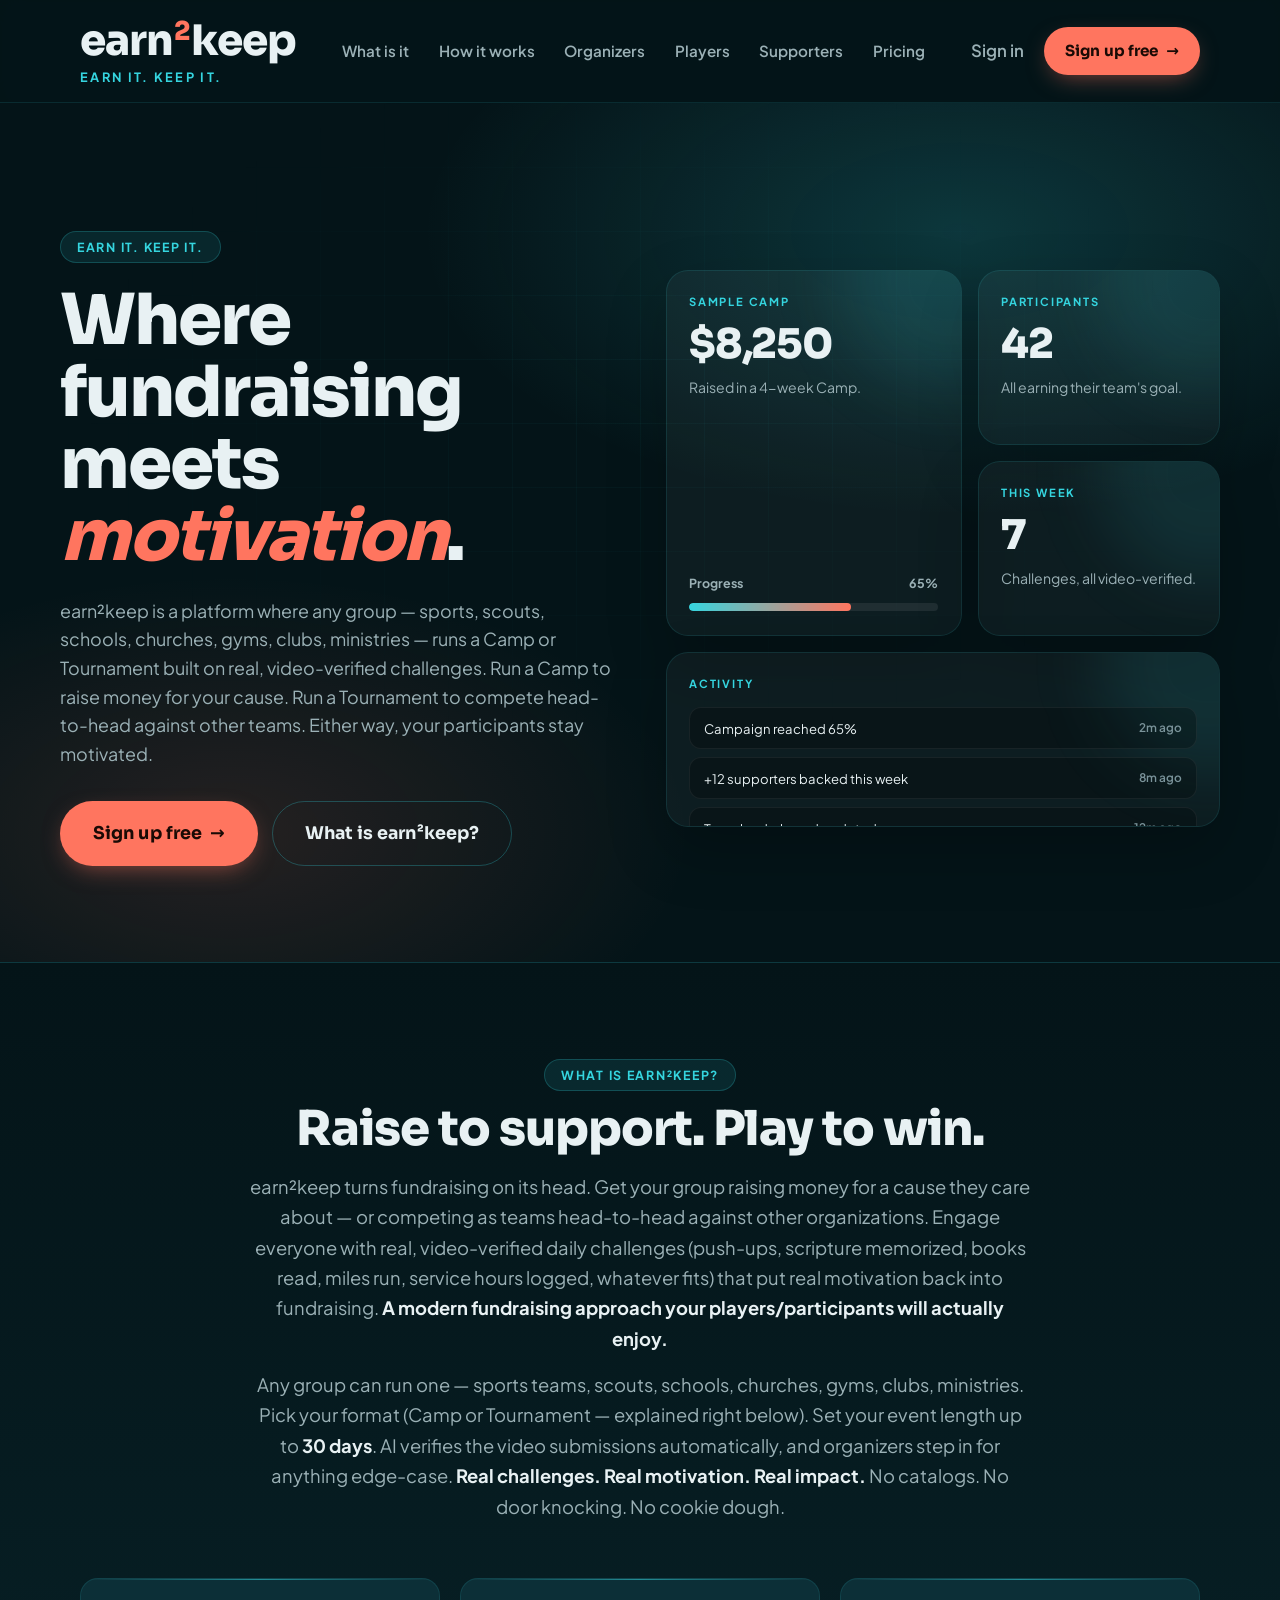
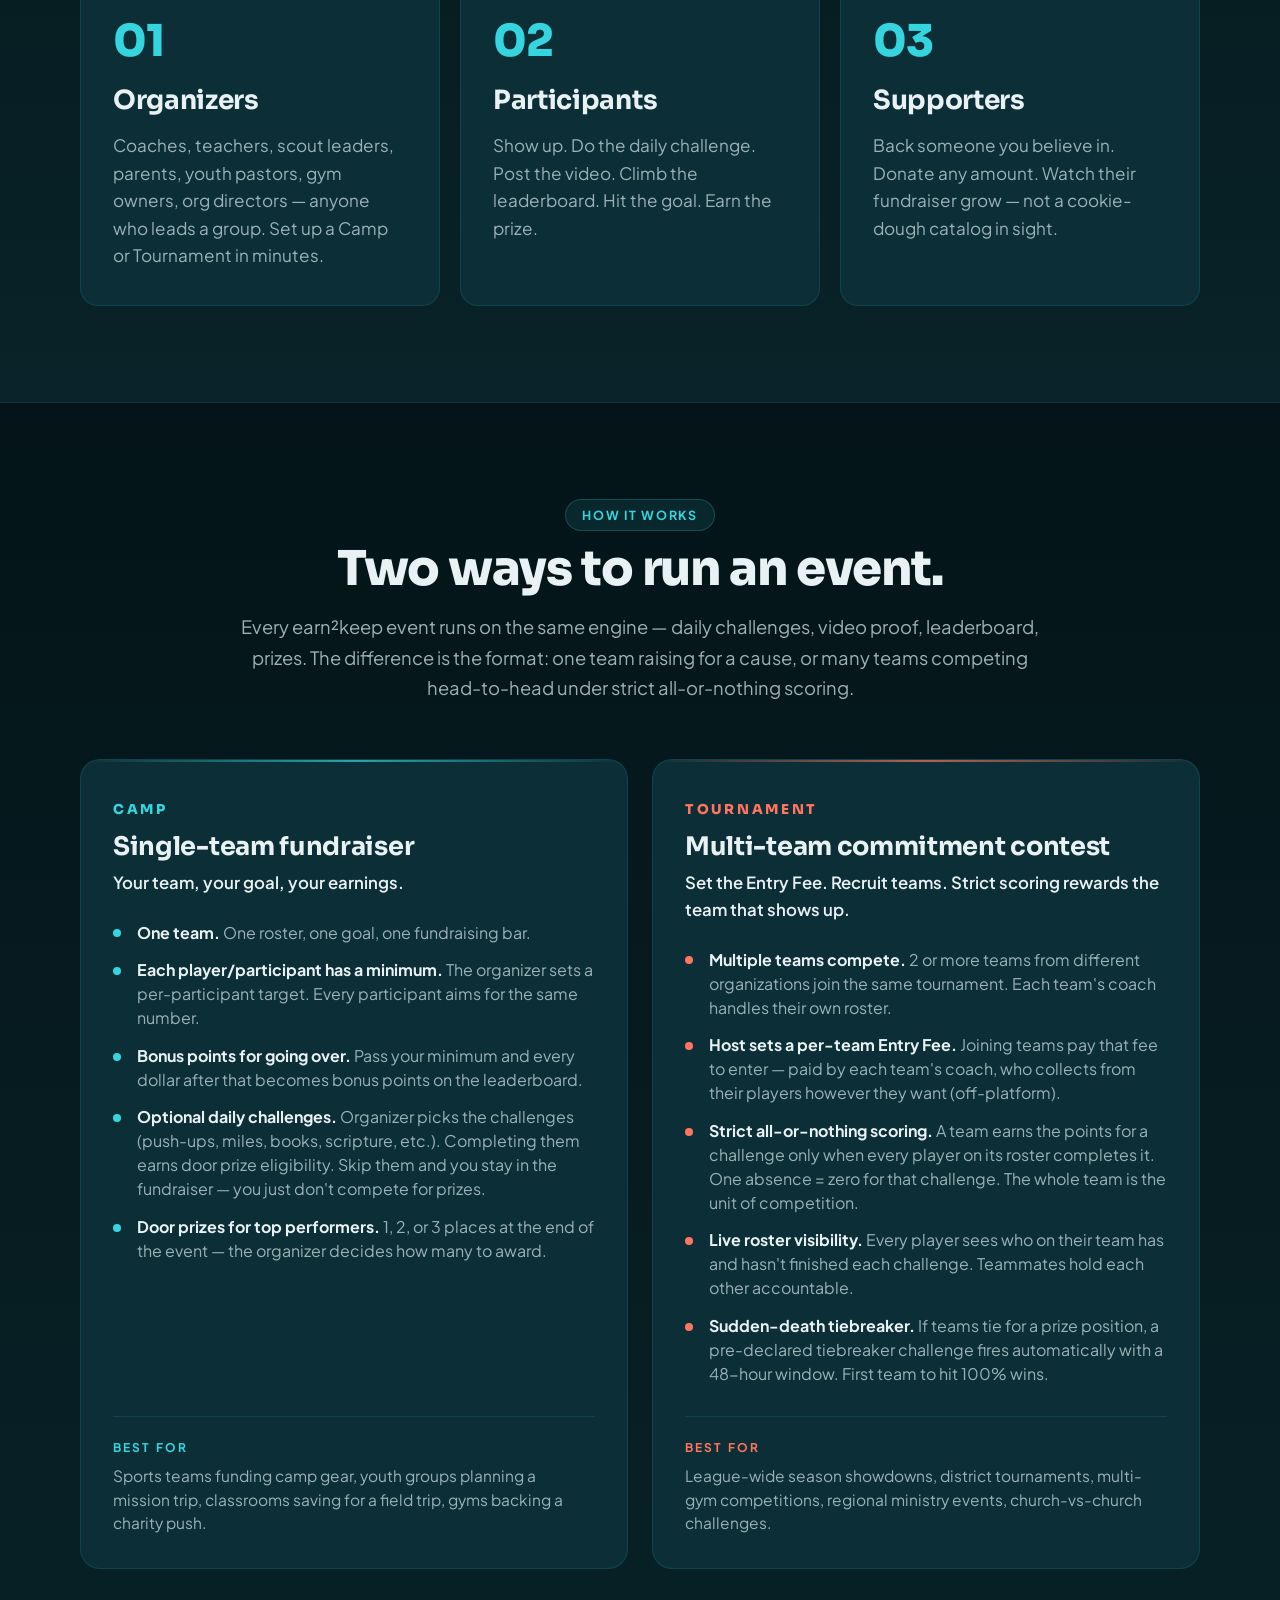
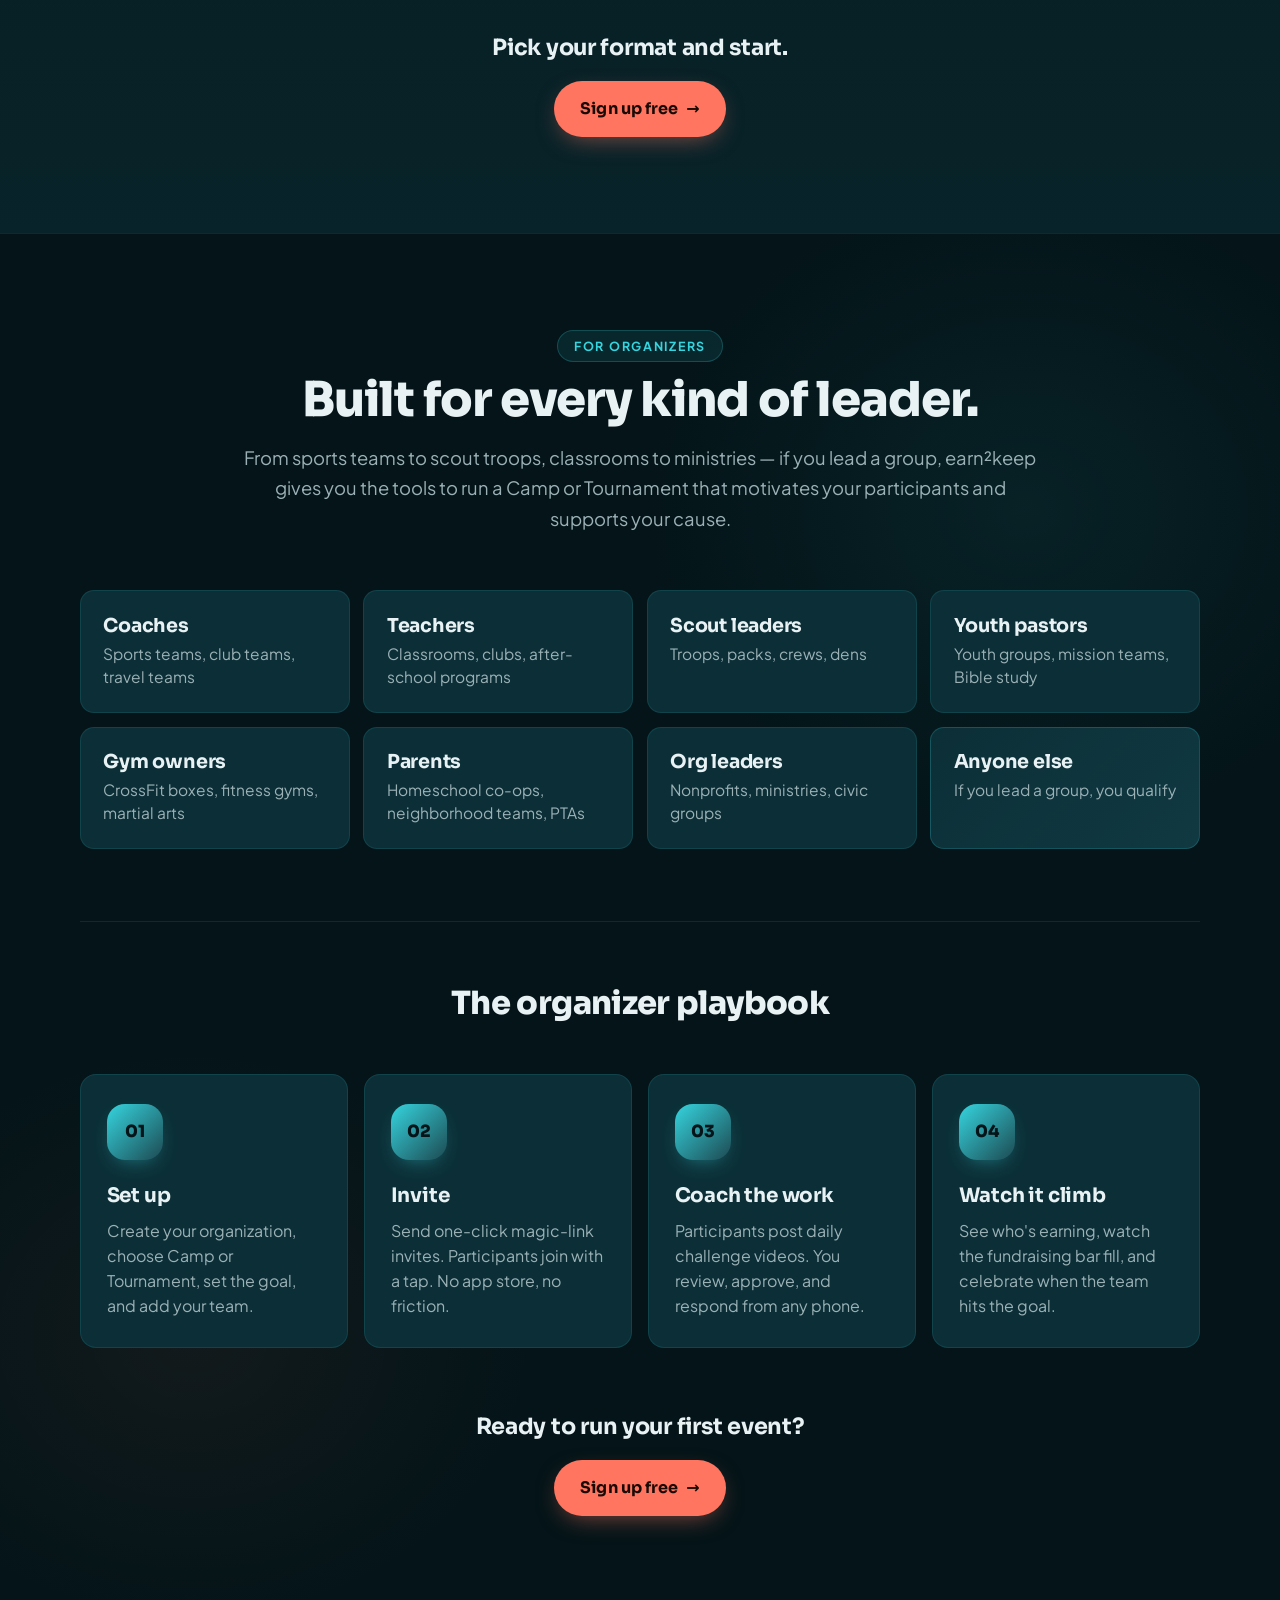
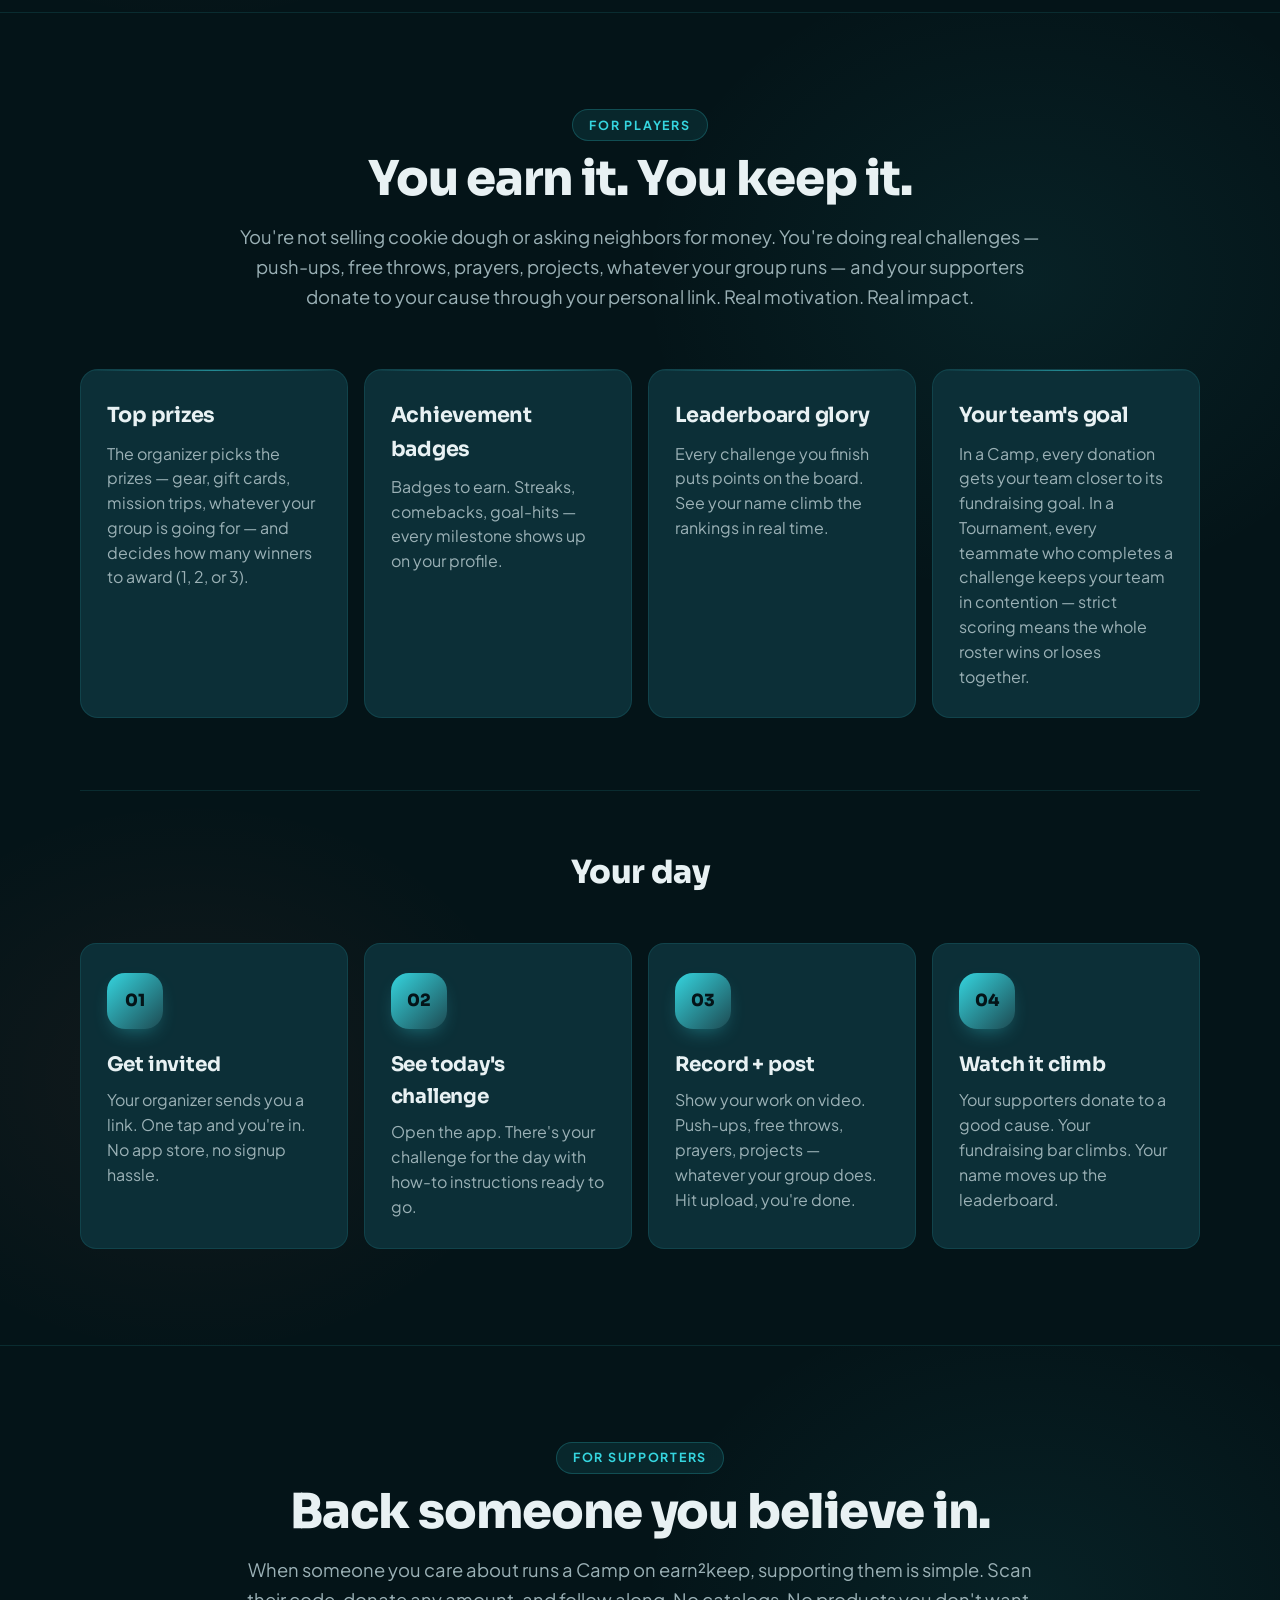
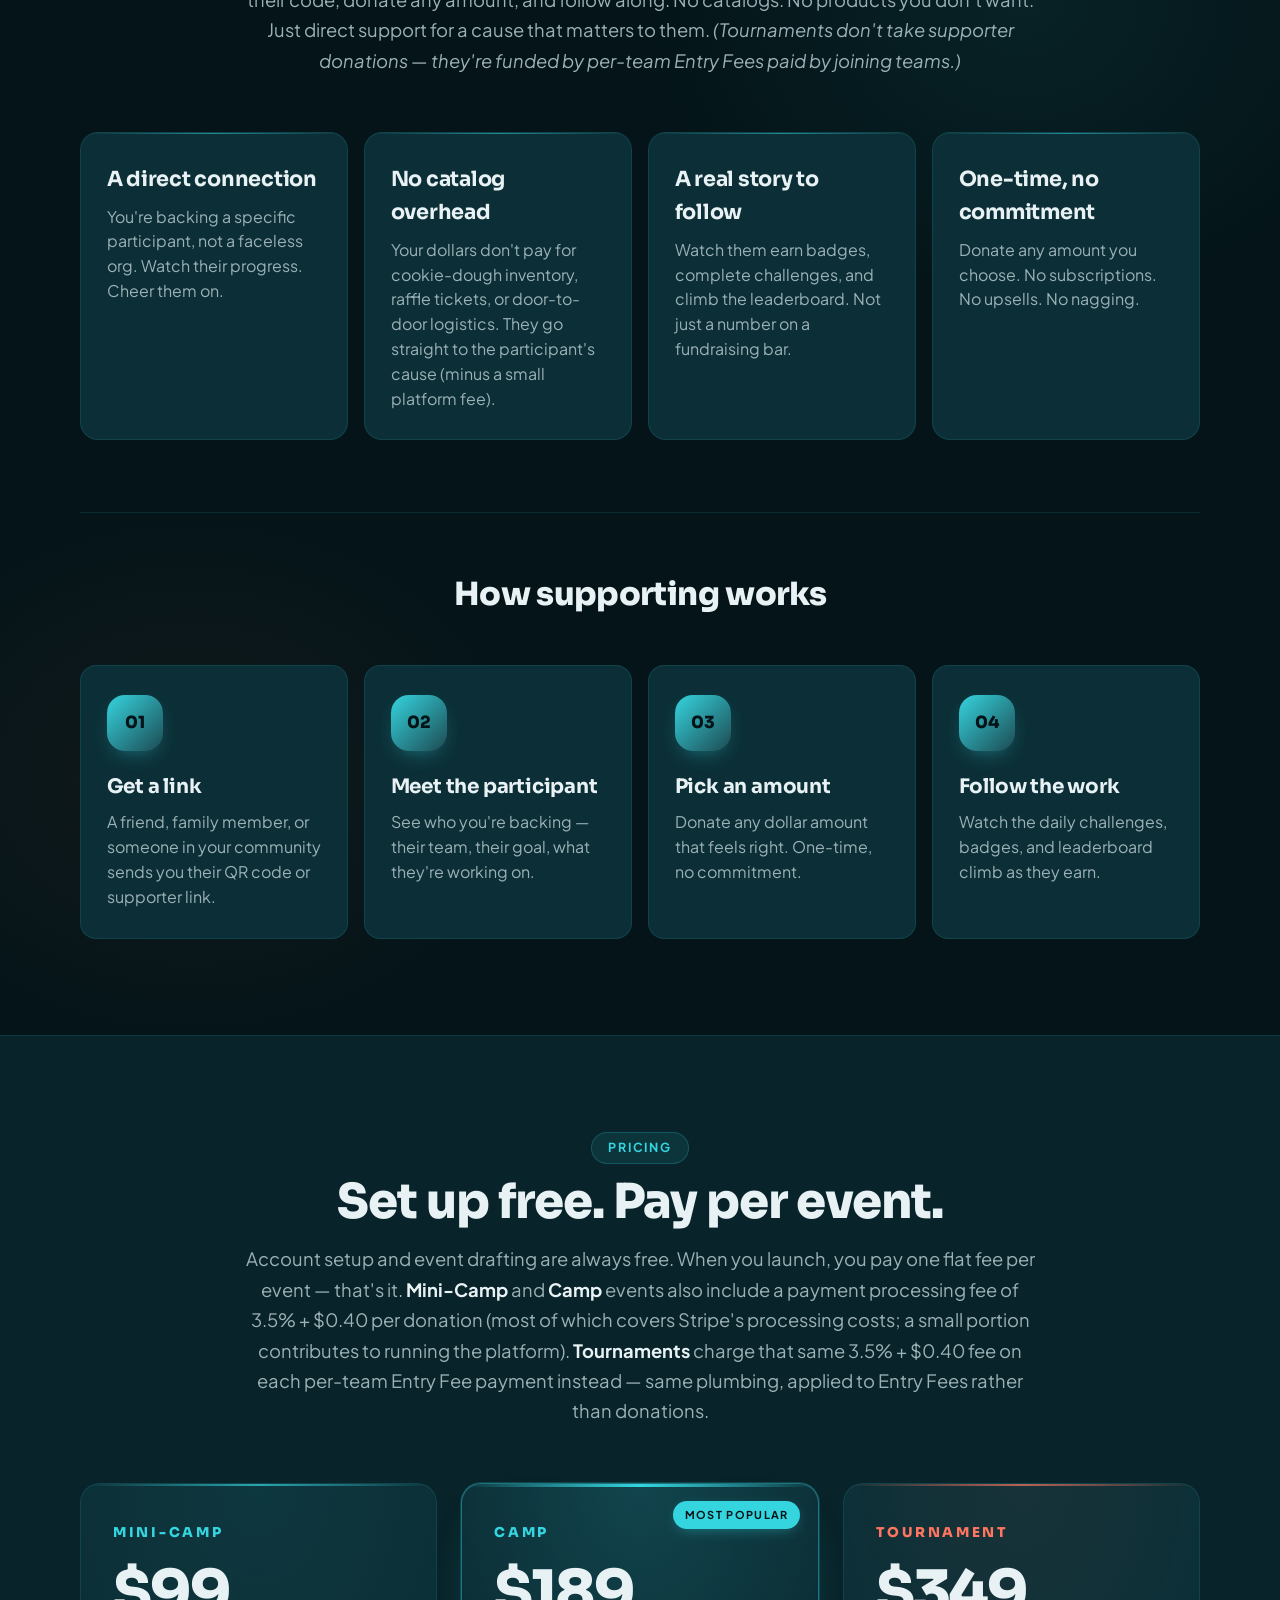
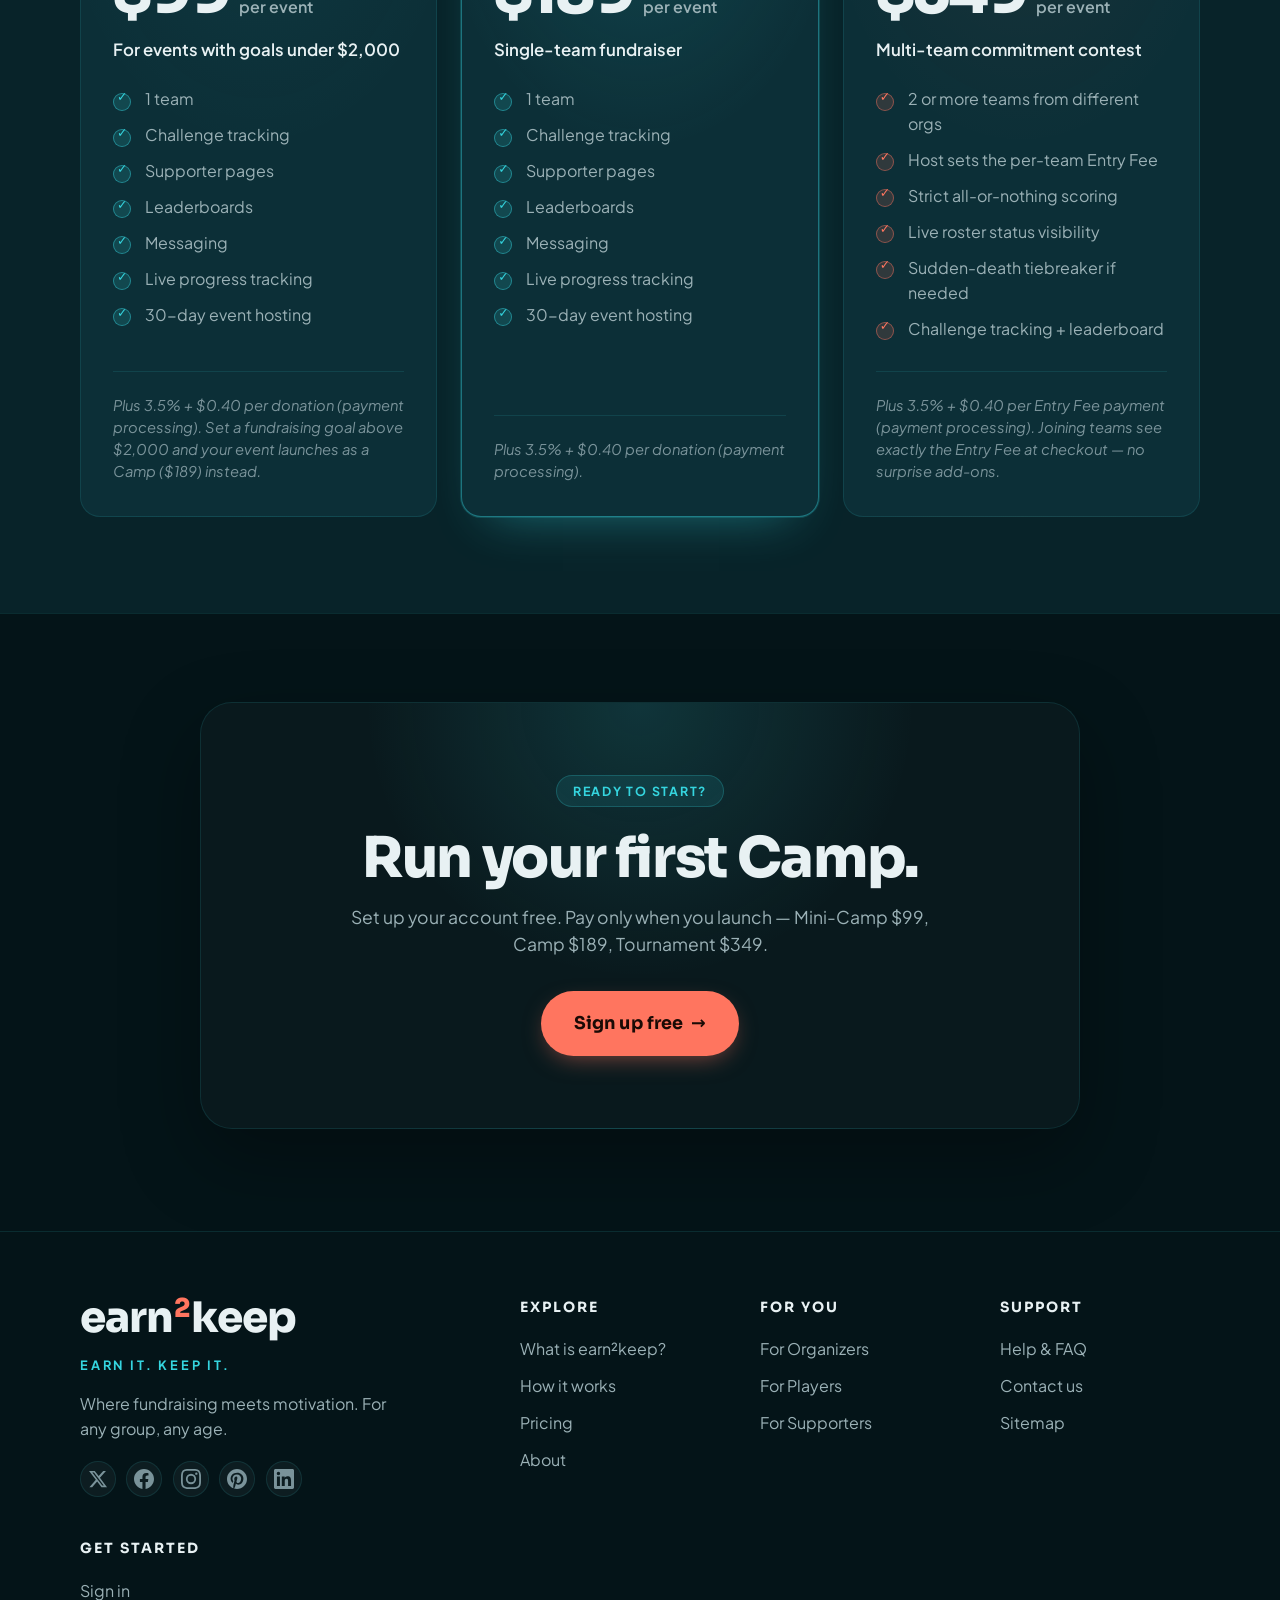
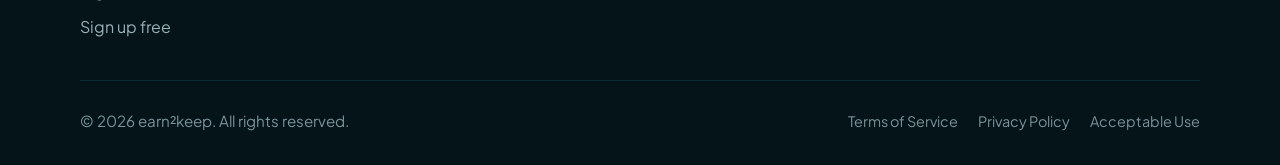
==== commit 9da998de: "Add files via upload" ====
--- a/index.html
+++ b/index.html
@@ -149,7 +149,7 @@
             <span class="accent">motivation</span>.
           </h1>
           <p class="hero-subtitle">
-            earn²keep is a platform where any group — sports, scouts, schools, churches, gyms, clubs, ministries — runs a Camp or Tournament built on real, video-verified challenges. Run a Camp to raise money for your cause. Run a Tournament for a winner-takes-all pot. Either way, your participants stay motivated.
+            earn²keep is a platform where any group — sports, scouts, schools, churches, gyms, clubs, ministries — runs a Camp or Tournament built on real, video-verified challenges. Run a Camp to raise money for your cause. Run a Tournament to compete head-to-head against other teams. Either way, your participants stay motivated.
           </p>
           <div class="hero-actions">
             <a class="btn btn-primary btn-lg" href="https://app.earn2keep.com/signup">
@@ -209,7 +209,7 @@
           <span class="eyebrow">What is earn²keep?</span>
           <h2 class="section-title">Raise to support. Play to win.</h2>
           <p class="section-lede">
-            earn²keep turns fundraising on its head. Get your group raising money for a cause they care about — or competing as teams for a winner-takes-all pot. Engage everyone with real, video-verified daily challenges (push-ups, scripture memorized, books read, miles run, service hours logged, whatever fits) that put real motivation back into fundraising. <strong>A modern fundraising approach your players/participants will actually enjoy.</strong>
+            earn²keep turns fundraising on its head. Get your group raising money for a cause they care about — or competing as teams head-to-head against other organizations. Engage everyone with real, video-verified daily challenges (push-ups, scripture memorized, books read, miles run, service hours logged, whatever fits) that put real motivation back into fundraising. <strong>A modern fundraising approach your players/participants will actually enjoy.</strong>
           </p>
           <p class="section-lede">
             Any group can run one — sports teams, scouts, schools, churches, gyms, clubs, ministries. Pick your format (Camp or Tournament — explained right below). Set your event length up to <strong>30 days</strong>. AI verifies the video submissions automatically, and organizers step in for anything edge-case. <strong>Real challenges. Real motivation. Real impact.</strong> No catalogs. No door knocking. No cookie dough.
@@ -254,7 +254,7 @@
           <span class="eyebrow">How it works</span>
           <h2 class="section-title">Two ways to run an event.</h2>
           <p class="section-lede">
-            Every earn²keep event runs on the same engine — daily challenges, video proof, leaderboard, prizes. The difference is the format: one team raising for a cause, or many teams competing head-to-head for a winner-takes-all pot.
+            Every earn²keep event runs on the same engine — daily challenges, video proof, leaderboard, prizes. The difference is the format: one team raising for a cause, or many teams competing head-to-head under strict all-or-nothing scoring.
           </p>
         </div>
 
@@ -283,15 +283,15 @@
           <!-- TOURNAMENT -->
           <article class="event-card event-tournament">
             <span class="event-type">Tournament</span>
-            <h3 class="event-title">Multi-team showdown</h3>
-            <p class="event-tagline">Pay in. Compete. Winning team takes the pot.</p>
+            <h3 class="event-title">Multi-team commitment contest</h3>
+            <p class="event-tagline">Set the Entry Fee. Recruit teams. Strict scoring rewards the team that shows up.</p>
 
             <ul class="event-features">
-              <li><strong>Multiple teams compete.</strong> 2 or more teams each bring their own roster and chase the same prize. No maximum.</li>
-              <li><strong>Each participant pays a registration fee.</strong> The organizer sets the amount — $25, $50, or more per participant. Every dollar goes into one shared pot.</li>
-              <li><strong>The winning team takes the full pot.</strong> Whichever team performs best across the daily challenges wins all of it. That's their fundraising.</li>
-              <li><strong>Same daily-challenge engine.</strong> Push-ups, miles, scripture, books, service hours — whatever fits. Challenges are required: completing them is how teams compete.</li>
-              <li><strong>Built-in peer motivation.</strong> Everyone on the team has real money on the line. Real stakes mean real effort from everyone.</li>
+              <li><strong>Multiple teams compete.</strong> 2 or more teams from different organizations join the same tournament. Each team's coach handles their own roster.</li>
+              <li><strong>Host sets a per-team Entry Fee.</strong> Joining teams pay that fee to enter — paid by each team's coach, who collects from their players however they want (off-platform).</li>
+              <li><strong>Strict all-or-nothing scoring.</strong> A team earns the points for a challenge only when every player on its roster completes it. One absence = zero for that challenge. The whole team is the unit of competition.</li>
+              <li><strong>Live roster visibility.</strong> Every player sees who on their team has and hasn't finished each challenge. Teammates hold each other accountable.</li>
+              <li><strong>Sudden-death tiebreaker.</strong> If teams tie for a prize position, a pre-declared tiebreaker challenge fires automatically with a 48-hour window. First team to hit 100% wins.</li>
             </ul>
 
             <div class="event-best-for">
@@ -448,7 +448,7 @@
           <li class="benefit-card">
             <h3 class="benefit-title">Your team's goal</h3>
             <p class="benefit-text">
-              Hit your personal goal and the team gets closer to hitting its goal. In a Camp, your team keeps what you all earn. In a Tournament, your team competes to win the shared pot.
+              In a Camp, every donation gets your team closer to its fundraising goal. In a Tournament, every teammate who completes a challenge keeps your team in contention — strict scoring means the whole roster wins or loses together.
             </p>
           </li>
 
@@ -497,7 +497,7 @@
           <span class="eyebrow">For Supporters</span>
           <h2 class="section-title">Back someone you believe in.</h2>
           <p class="section-lede">
-            When someone you care about runs a Camp on earn²keep, supporting them is simple. Scan their code, donate any amount, and follow along. No catalogs. No products you don't want. Just direct support for a cause that matters to them. <em>(Tournaments fund themselves through participant registration fees — no external supporters needed.)</em>
+            When someone you care about runs a Camp on earn²keep, supporting them is simple. Scan their code, donate any amount, and follow along. No catalogs. No products you don't want. Just direct support for a cause that matters to them. <em>(Tournaments don't take supporter donations — they're funded by per-team Entry Fees paid by joining teams.)</em>
           </p>
         </div>
 
@@ -576,7 +576,7 @@
           <span class="eyebrow">Pricing</span>
           <h2 class="section-title">Set up free. Pay per event.</h2>
           <p class="section-lede">
-            Account setup and event drafting are always free. When you launch, you pay one flat fee per event — that's it. <strong>Mini-Camp</strong> and <strong>Camp</strong> events also include a payment processing fee of 3.5% + $0.40 per donation (most of which covers Stripe's processing costs; a small portion contributes to running the platform). <strong>Tournaments</strong> have no percentage fee from us at all — Stripe handles registration processing directly.
+            Account setup and event drafting are always free. When you launch, you pay one flat fee per event — that's it. <strong>Mini-Camp</strong> and <strong>Camp</strong> events also include a payment processing fee of 3.5% + $0.40 per donation (most of which covers Stripe's processing costs; a small portion contributes to running the platform). <strong>Tournaments</strong> charge that same 3.5% + $0.40 fee on each per-team Entry Fee payment instead — same plumbing, applied to Entry Fees rather than donations.
           </p>
         </div>
 
@@ -634,18 +634,18 @@
               <span class="pricing-price-amount">$349</span>
               <span class="pricing-price-period">per event</span>
             </div>
-            <p class="event-tagline">Multi-team competition</p>
+            <p class="event-tagline">Multi-team commitment contest</p>
 
             <ul class="pricing-features">
-              <li>2 or more teams (no maximum)</li>
-              <li>Per-participant registration fees → shared pot</li>
-              <li>Winning team takes the pot</li>
-              <li>Challenge tracking (required for competition)</li>
-              <li>Tournament-wide leaderboard</li>
-              <li>30-day event hosting</li>
+              <li>2 or more teams from different orgs</li>
+              <li>Host sets the per-team Entry Fee</li>
+              <li>Strict all-or-nothing scoring</li>
+              <li>Live roster status visibility</li>
+              <li>Sudden-death tiebreaker if needed</li>
+              <li>Challenge tracking + leaderboard</li>
             </ul>
 
-            <p class="pricing-note">No earn²keep percentage fee. Standard Stripe processing applies to registration fees.</p>
+            <p class="pricing-note">Plus 3.5% + $0.40 per Entry Fee payment (payment processing). Joining teams see exactly the Entry Fee at checkout — no surprise add-ons.</p>
           </article>
 
         </div>
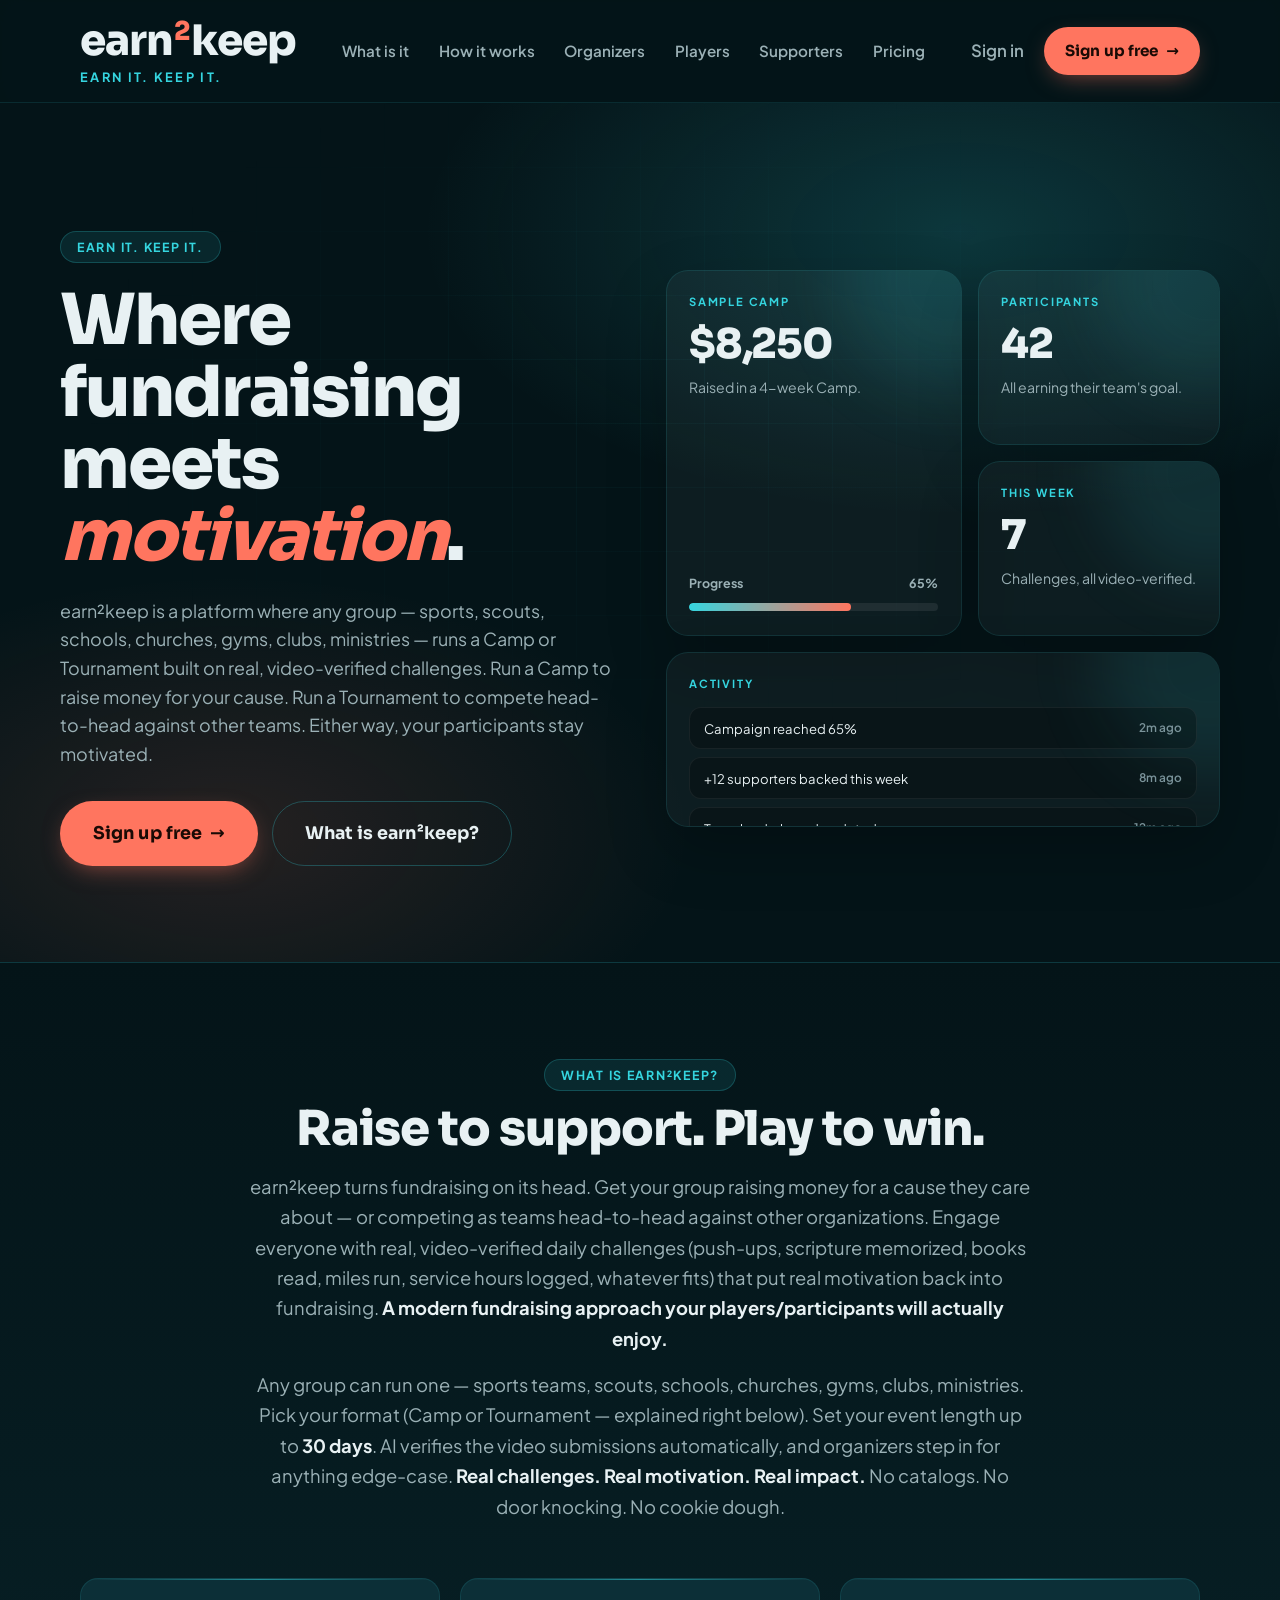
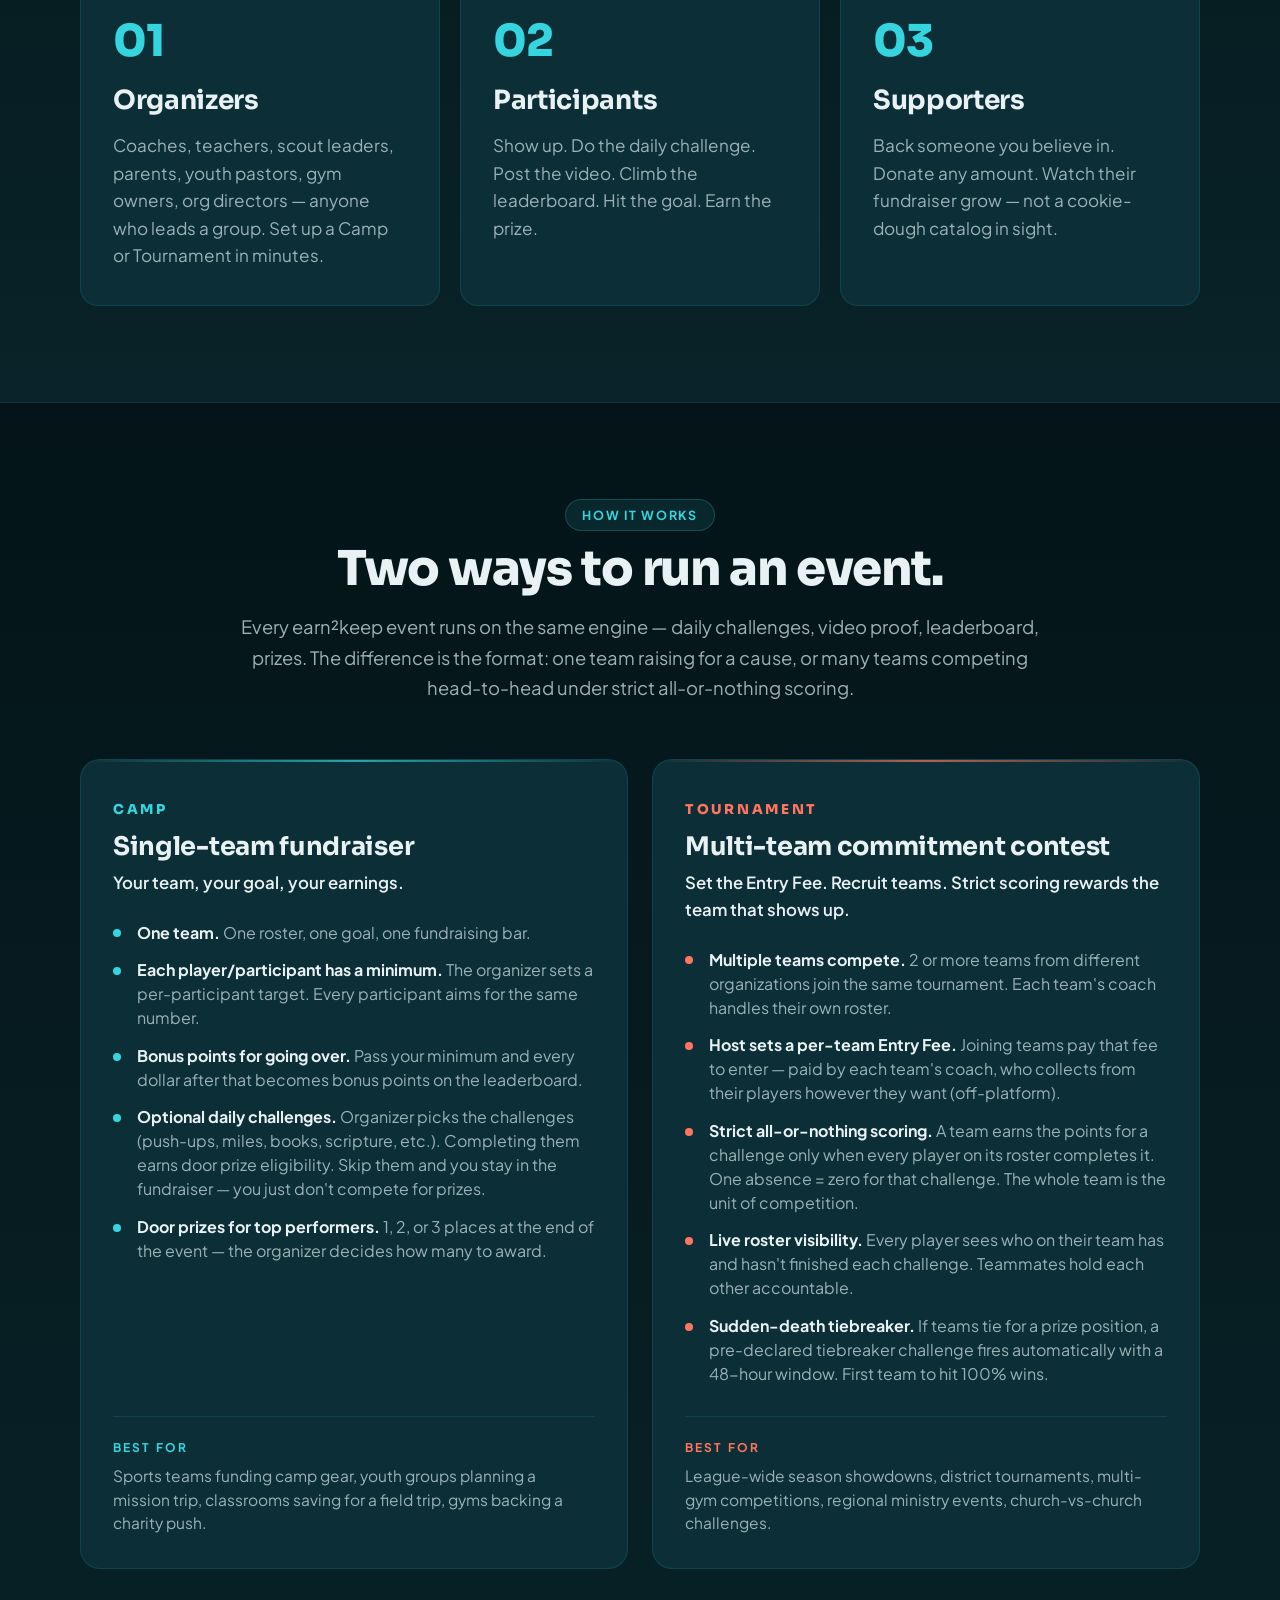
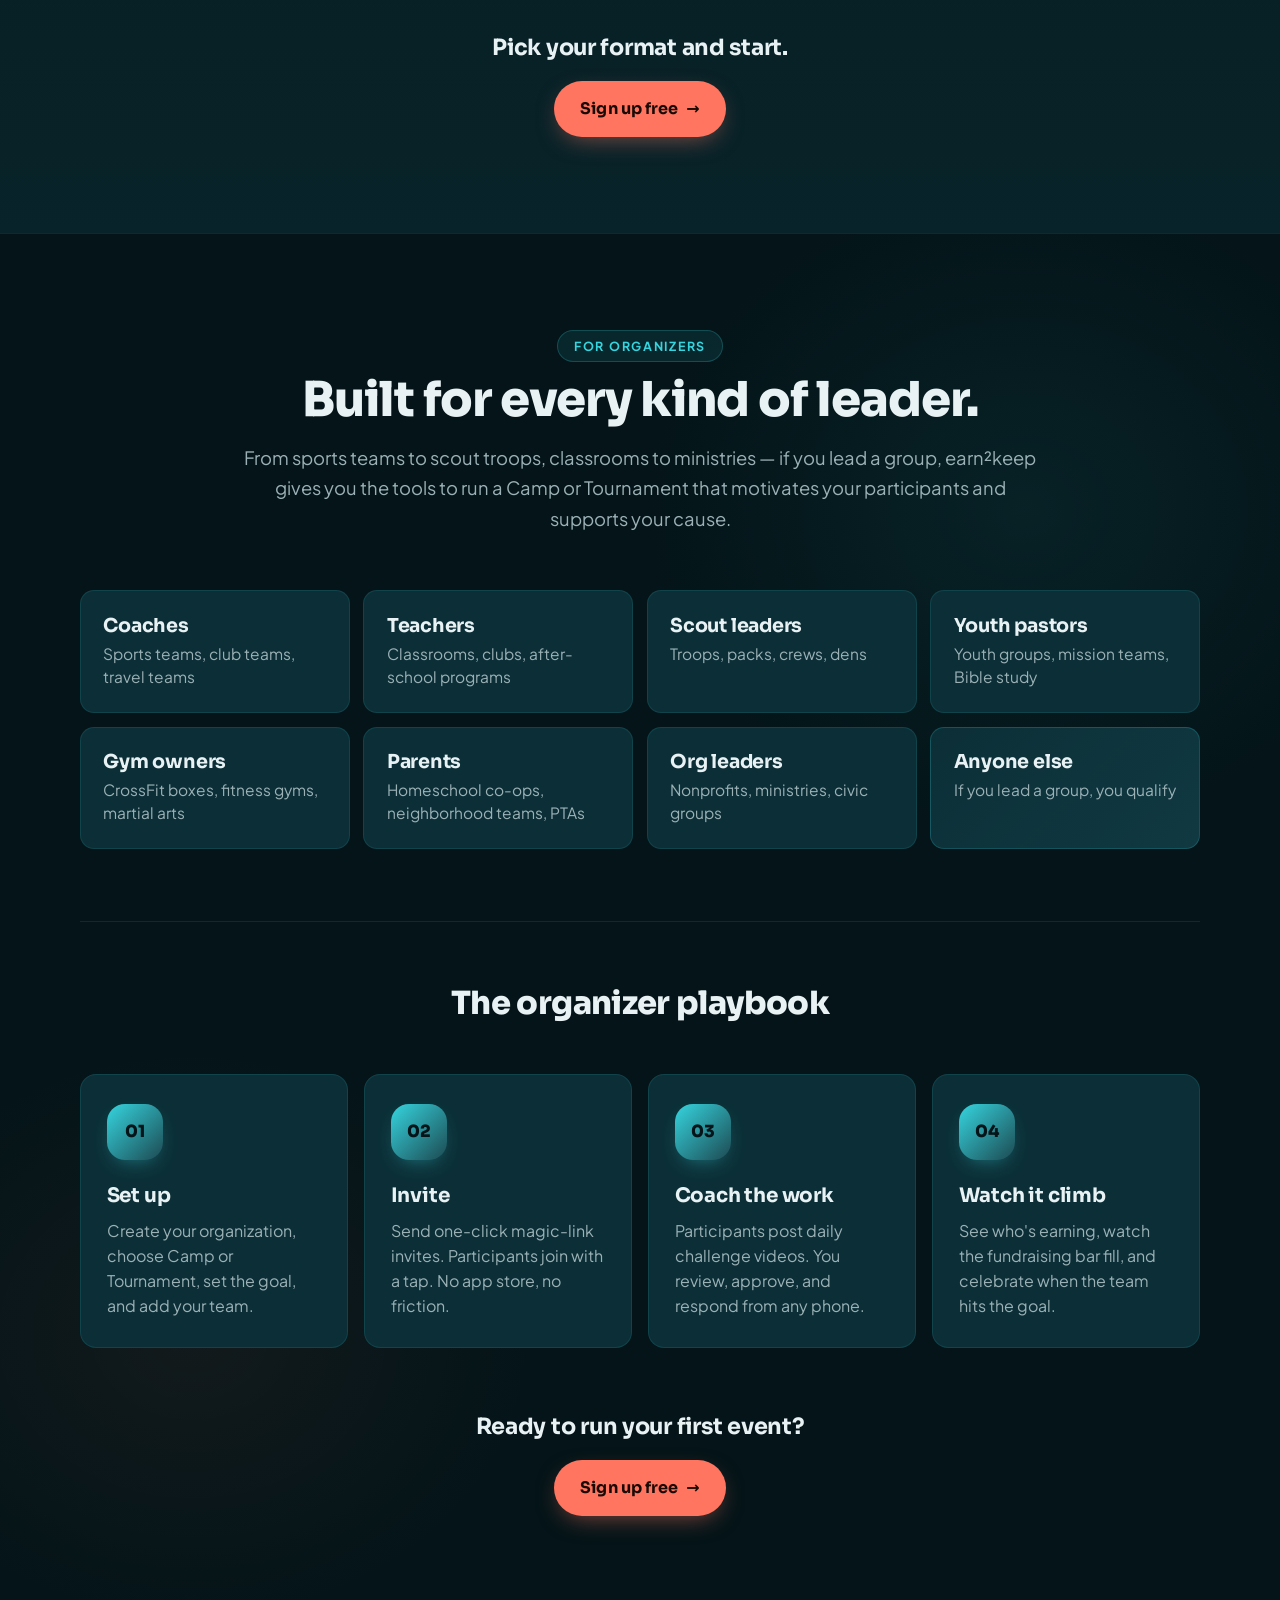
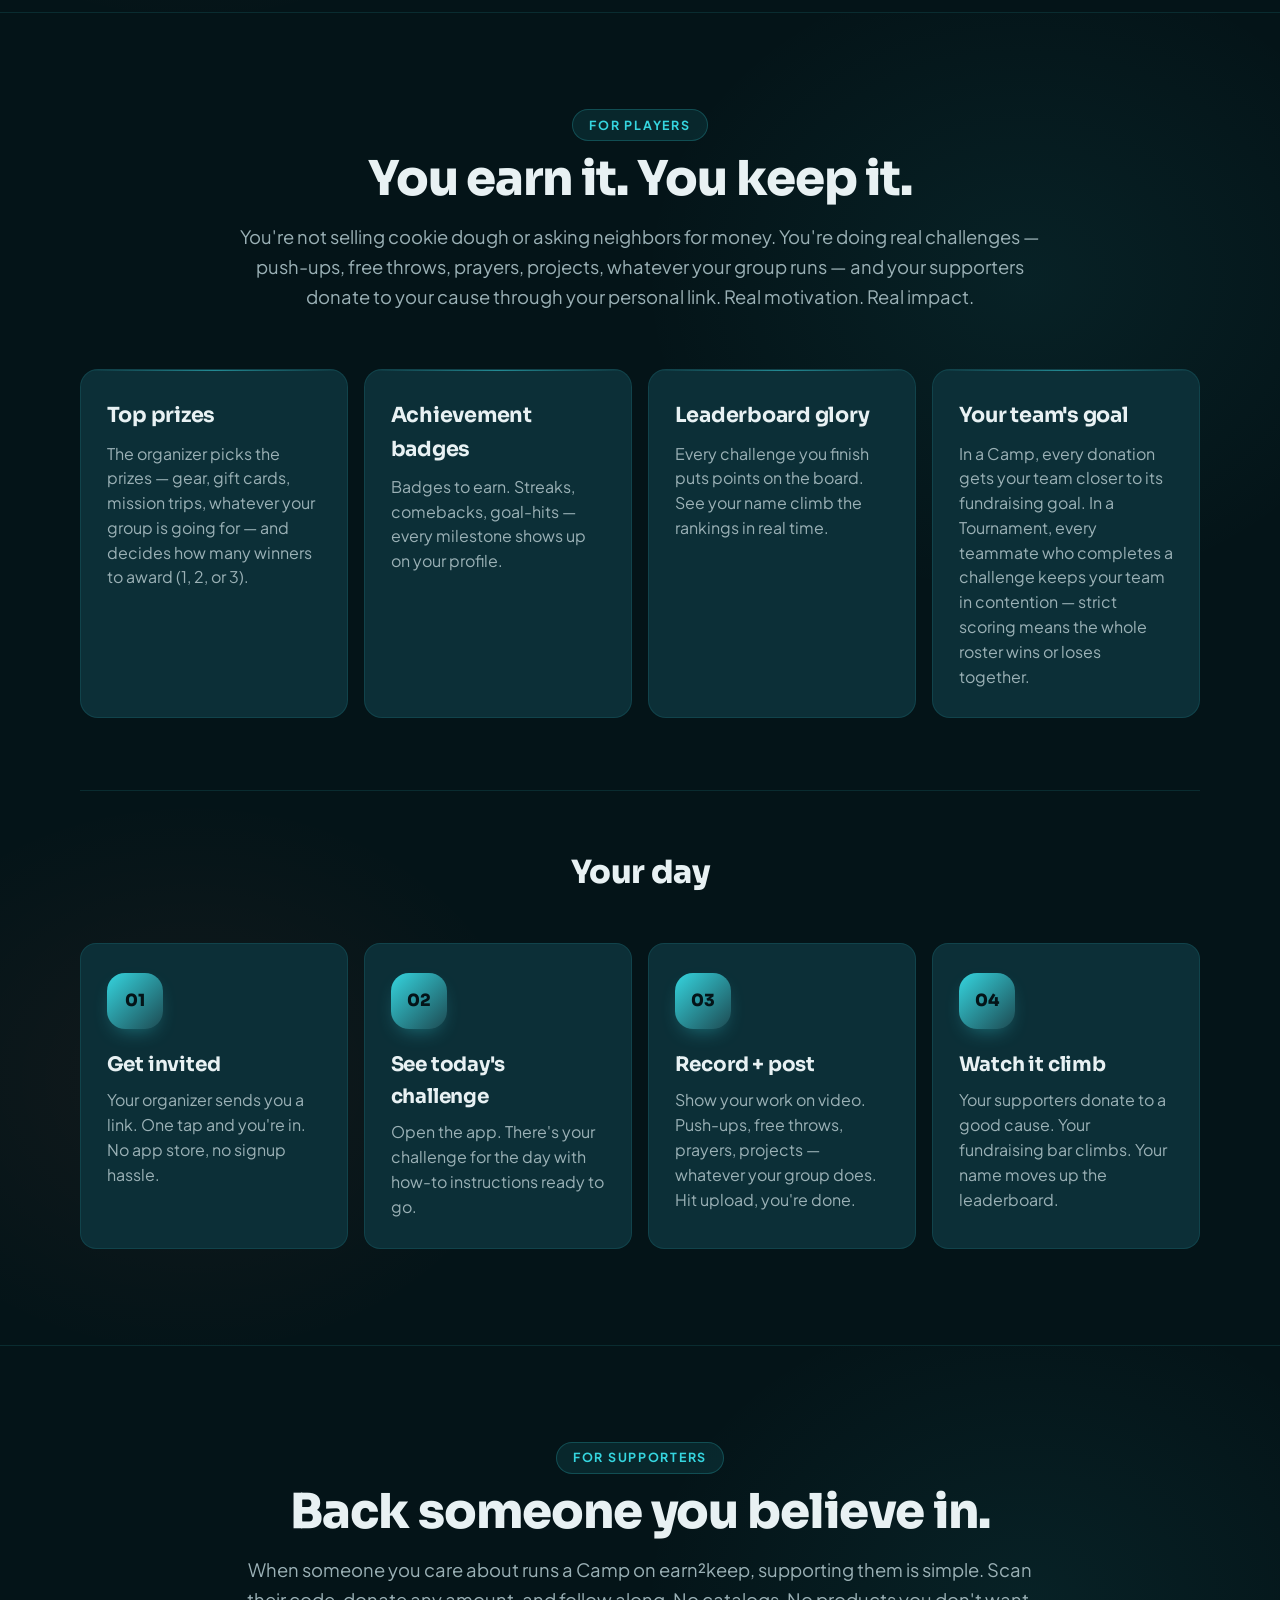
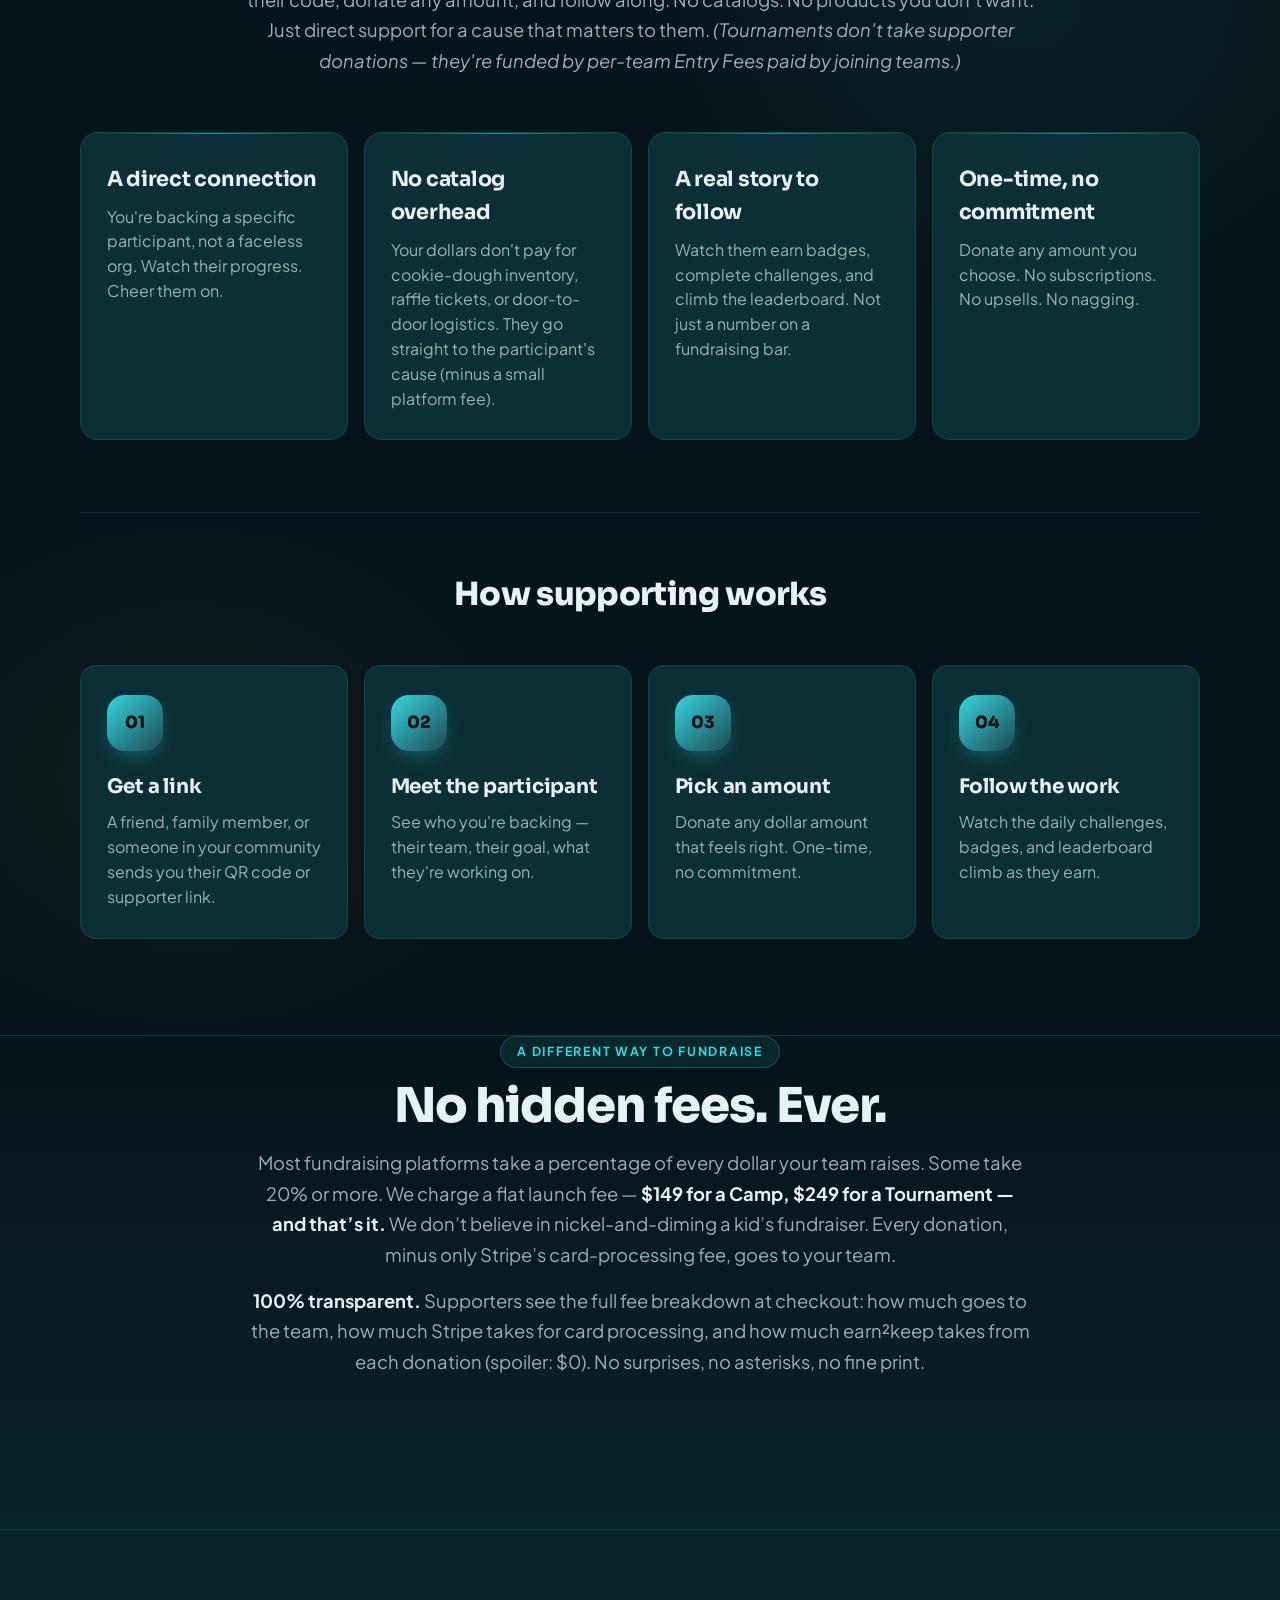
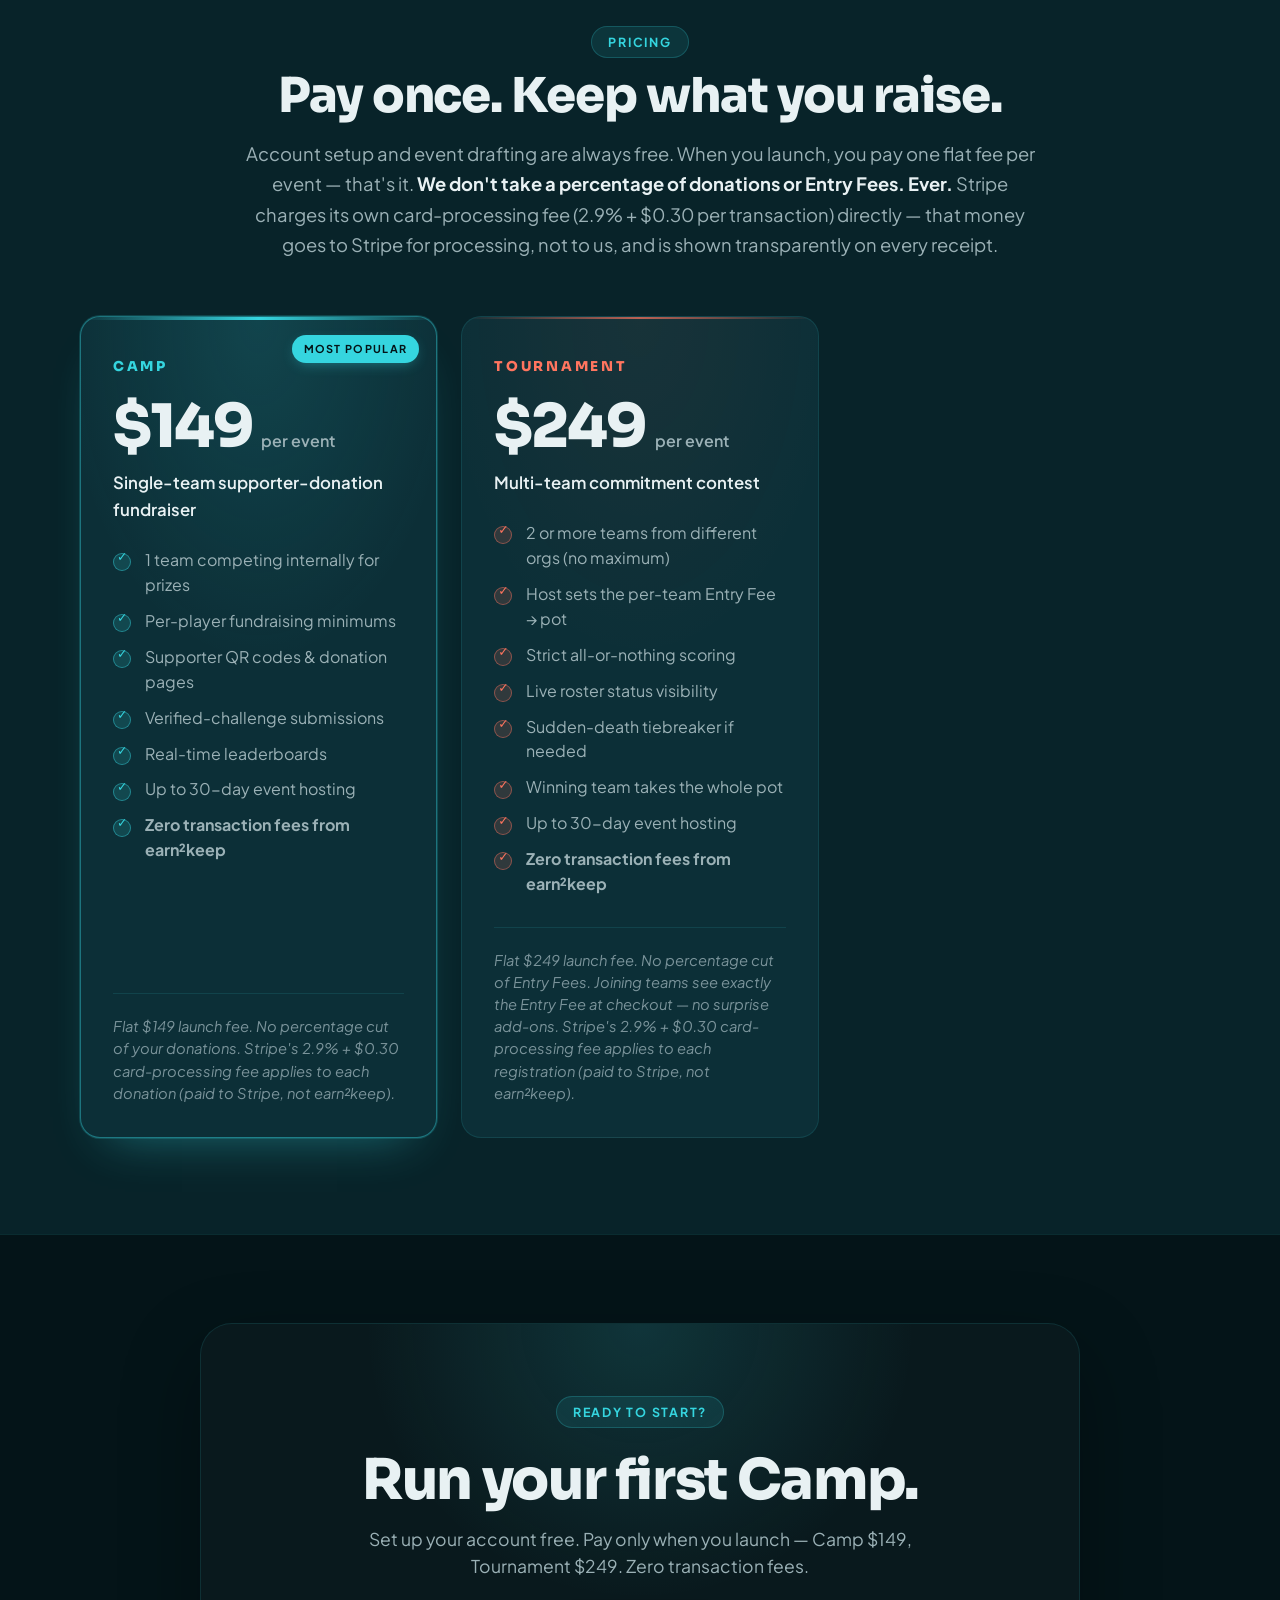
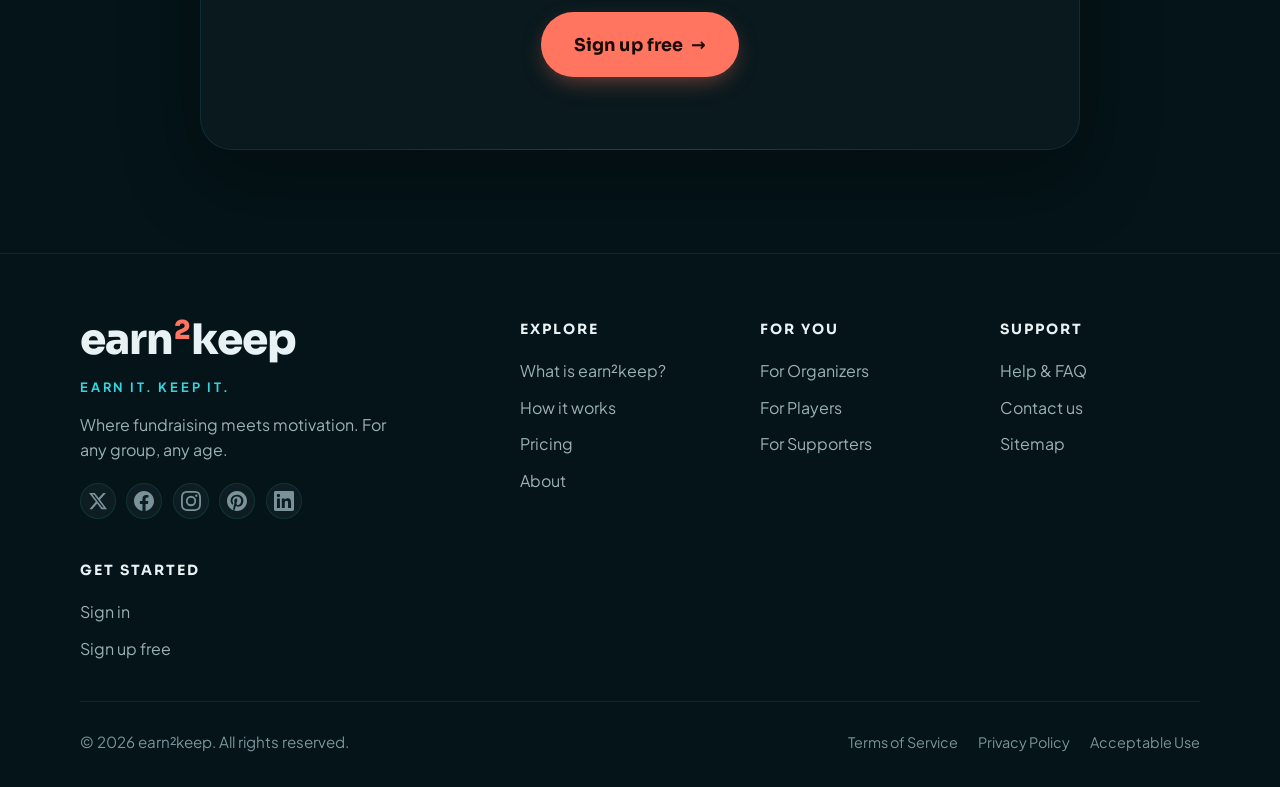
==== commit a7e09230: "Add files via upload" ====
--- a/index.html
+++ b/index.html
@@ -568,84 +568,80 @@
       </div>
     </section>
 
+    <!-- DIFFERENTIATOR — legally-safe messaging without "#1" or "lowest fees" claims -->
+    <section class="value-prop" style="padding-top: 0;">
+      <div class="container">
+        <div class="section-head">
+          <span class="eyebrow">A different way to fundraise</span>
+          <h2 class="section-title">No hidden fees. Ever.</h2>
+          <p class="section-lede">
+            Most fundraising platforms take a percentage of every dollar your team raises. Some take 20% or more. We charge a flat launch fee &mdash; <strong>$149 for a Camp, $249 for a Tournament &mdash; and that&rsquo;s it.</strong> We don&rsquo;t believe in nickel-and-diming a kid&rsquo;s fundraiser. Every donation, minus only Stripe&rsquo;s card-processing fee, goes to your team.
+          </p>
+          <p class="section-lede">
+            <strong>100% transparent.</strong> Supporters see the full fee breakdown at checkout: how much goes to the team, how much Stripe takes for card processing, and how much earn²keep takes from each donation (spoiler: $0). No surprises, no asterisks, no fine print.
+          </p>
+        </div>
+      </div>
+    </section>
+
     <!-- PRICING -->
     <section id="pricing" class="pricing-section">
       <div class="container">
 
         <div class="audience-head">
           <span class="eyebrow">Pricing</span>
-          <h2 class="section-title">Set up free. Pay per event.</h2>
-          <p class="section-lede">
-            Account setup and event drafting are always free. When you launch, you pay one flat fee per event — that's it. <strong>Mini-Camp</strong> and <strong>Camp</strong> events also include a payment processing fee of 3.5% + $0.40 per donation (most of which covers Stripe's processing costs; a small portion contributes to running the platform). <strong>Tournaments</strong> charge that same 3.5% + $0.40 fee on each per-team Entry Fee payment instead — same plumbing, applied to Entry Fees rather than donations.
+          <h2 class="section-title">Pay once. Keep what you raise.</h2>
+          <p class="section-lede">
+            Account setup and event drafting are always free. When you launch, you pay one flat fee per event &mdash; that's it. <strong>We don't take a percentage of donations or Entry Fees. Ever.</strong> Stripe charges its own card-processing fee (2.9% + $0.30 per transaction) directly &mdash; that money goes to Stripe for processing, not to us, and is shown transparently on every receipt.
           </p>
         </div>
 
         <div class="event-grid">
-
-          <!-- MINI-CAMP -->
-          <article class="event-card pricing-camp">
-            <span class="event-type">Mini-Camp</span>
-            <div class="pricing-price">
-              <span class="pricing-price-amount">$99</span>
-              <span class="pricing-price-period">per event</span>
-            </div>
-            <p class="event-tagline">For events with goals under $2,000</p>
-
-            <ul class="pricing-features">
-              <li>1 team</li>
-              <li>Challenge tracking</li>
-              <li>Supporter pages</li>
-              <li>Leaderboards</li>
-              <li>Messaging</li>
-              <li>Live progress tracking</li>
-              <li>30-day event hosting</li>
-            </ul>
-
-            <p class="pricing-note">Plus 3.5% + $0.40 per donation (payment processing). Set a fundraising goal above $2,000 and your event launches as a Camp ($189) instead.</p>
-          </article>
 
           <!-- CAMP -->
           <article class="event-card pricing-camp featured">
             <span class="pricing-badge">Most Popular</span>
             <span class="event-type">Camp</span>
             <div class="pricing-price">
-              <span class="pricing-price-amount">$189</span>
+              <span class="pricing-price-amount">$149</span>
               <span class="pricing-price-period">per event</span>
             </div>
-            <p class="event-tagline">Single-team fundraiser</p>
+            <p class="event-tagline">Single-team supporter-donation fundraiser</p>
 
             <ul class="pricing-features">
-              <li>1 team</li>
-              <li>Challenge tracking</li>
-              <li>Supporter pages</li>
-              <li>Leaderboards</li>
-              <li>Messaging</li>
-              <li>Live progress tracking</li>
-              <li>30-day event hosting</li>
+              <li>1 team competing internally for prizes</li>
+              <li>Per-player fundraising minimums</li>
+              <li>Supporter QR codes &amp; donation pages</li>
+              <li>Verified-challenge submissions</li>
+              <li>Real-time leaderboards</li>
+              <li>Up to 30-day event hosting</li>
+              <li><strong>Zero transaction fees from earn²keep</strong></li>
             </ul>
 
-            <p class="pricing-note">Plus 3.5% + $0.40 per donation (payment processing).</p>
+            <p class="pricing-note">Flat $149 launch fee. No percentage cut of your donations. Stripe's 2.9% + $0.30 card-processing fee applies to each donation (paid to Stripe, not earn²keep).</p>
           </article>
 
           <!-- TOURNAMENT -->
           <article class="event-card pricing-tournament">
             <span class="event-type">Tournament</span>
             <div class="pricing-price">
-              <span class="pricing-price-amount">$349</span>
+              <span class="pricing-price-amount">$249</span>
               <span class="pricing-price-period">per event</span>
             </div>
             <p class="event-tagline">Multi-team commitment contest</p>
 
             <ul class="pricing-features">
-              <li>2 or more teams from different orgs</li>
-              <li>Host sets the per-team Entry Fee</li>
+              <li>2 or more teams from different orgs (no maximum)</li>
+              <li>Host sets the per-team Entry Fee &rarr; pot</li>
               <li>Strict all-or-nothing scoring</li>
               <li>Live roster status visibility</li>
               <li>Sudden-death tiebreaker if needed</li>
-              <li>Challenge tracking + leaderboard</li>
+              <li>Winning team takes the whole pot</li>
+              <li>Up to 30-day event hosting</li>
+              <li><strong>Zero transaction fees from earn²keep</strong></li>
             </ul>
 
-            <p class="pricing-note">Plus 3.5% + $0.40 per Entry Fee payment (payment processing). Joining teams see exactly the Entry Fee at checkout — no surprise add-ons.</p>
+            <p class="pricing-note">Flat $249 launch fee. No percentage cut of Entry Fees. Joining teams see exactly the Entry Fee at checkout &mdash; no surprise add-ons. Stripe's 2.9% + $0.30 card-processing fee applies to each registration (paid to Stripe, not earn²keep).</p>
           </article>
 
         </div>
@@ -659,7 +655,7 @@
         <div class="cta-box">
           <span class="eyebrow">Ready to start?</span>
           <h2 class="cta-box-title">Run your first Camp.</h2>
-          <p class="cta-box-text">Set up your account free. Pay only when you launch — Mini-Camp $99, Camp $189, Tournament $349.</p>
+          <p class="cta-box-text">Set up your account free. Pay only when you launch &mdash; Camp $149, Tournament $249. Zero transaction fees.</p>
           <a class="btn btn-primary btn-lg" href="https://app.earn2keep.com/signup">
             Sign up free<span class="arrow" aria-hidden="true">→</span>
           </a>
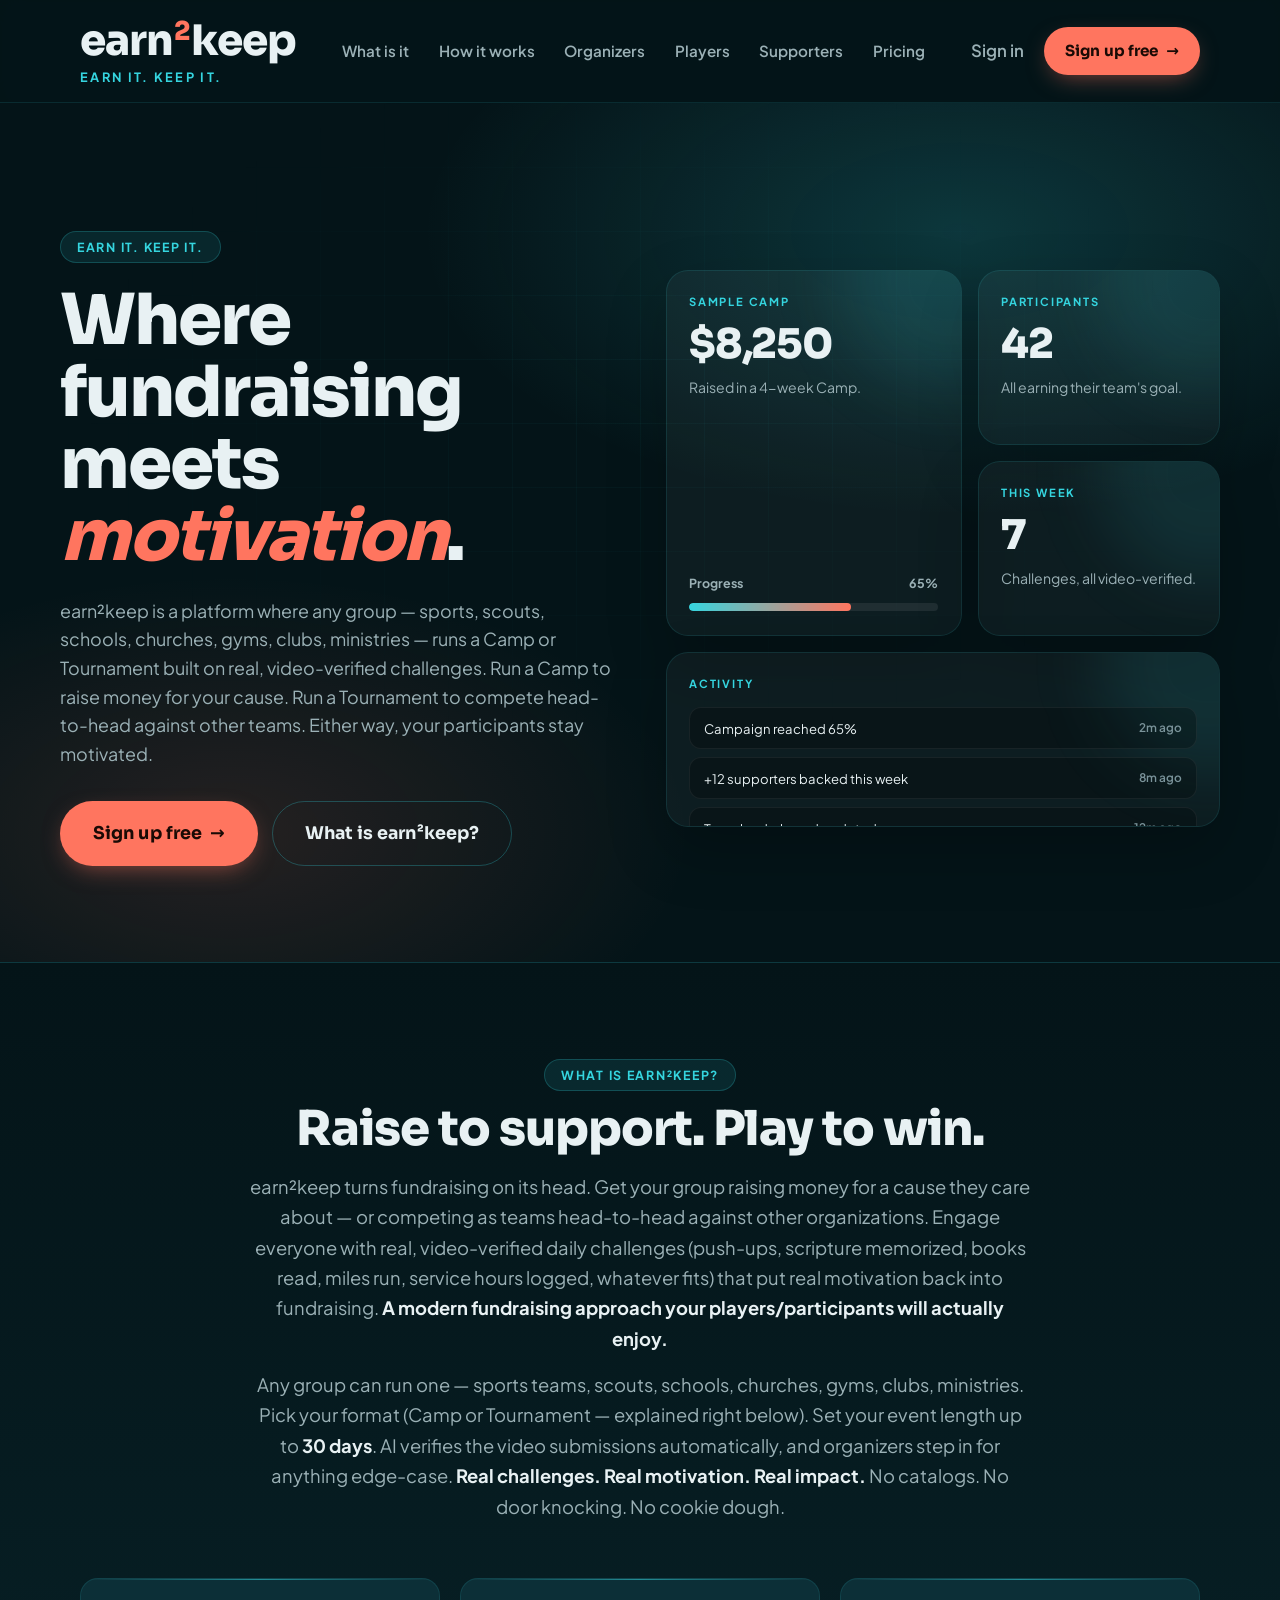
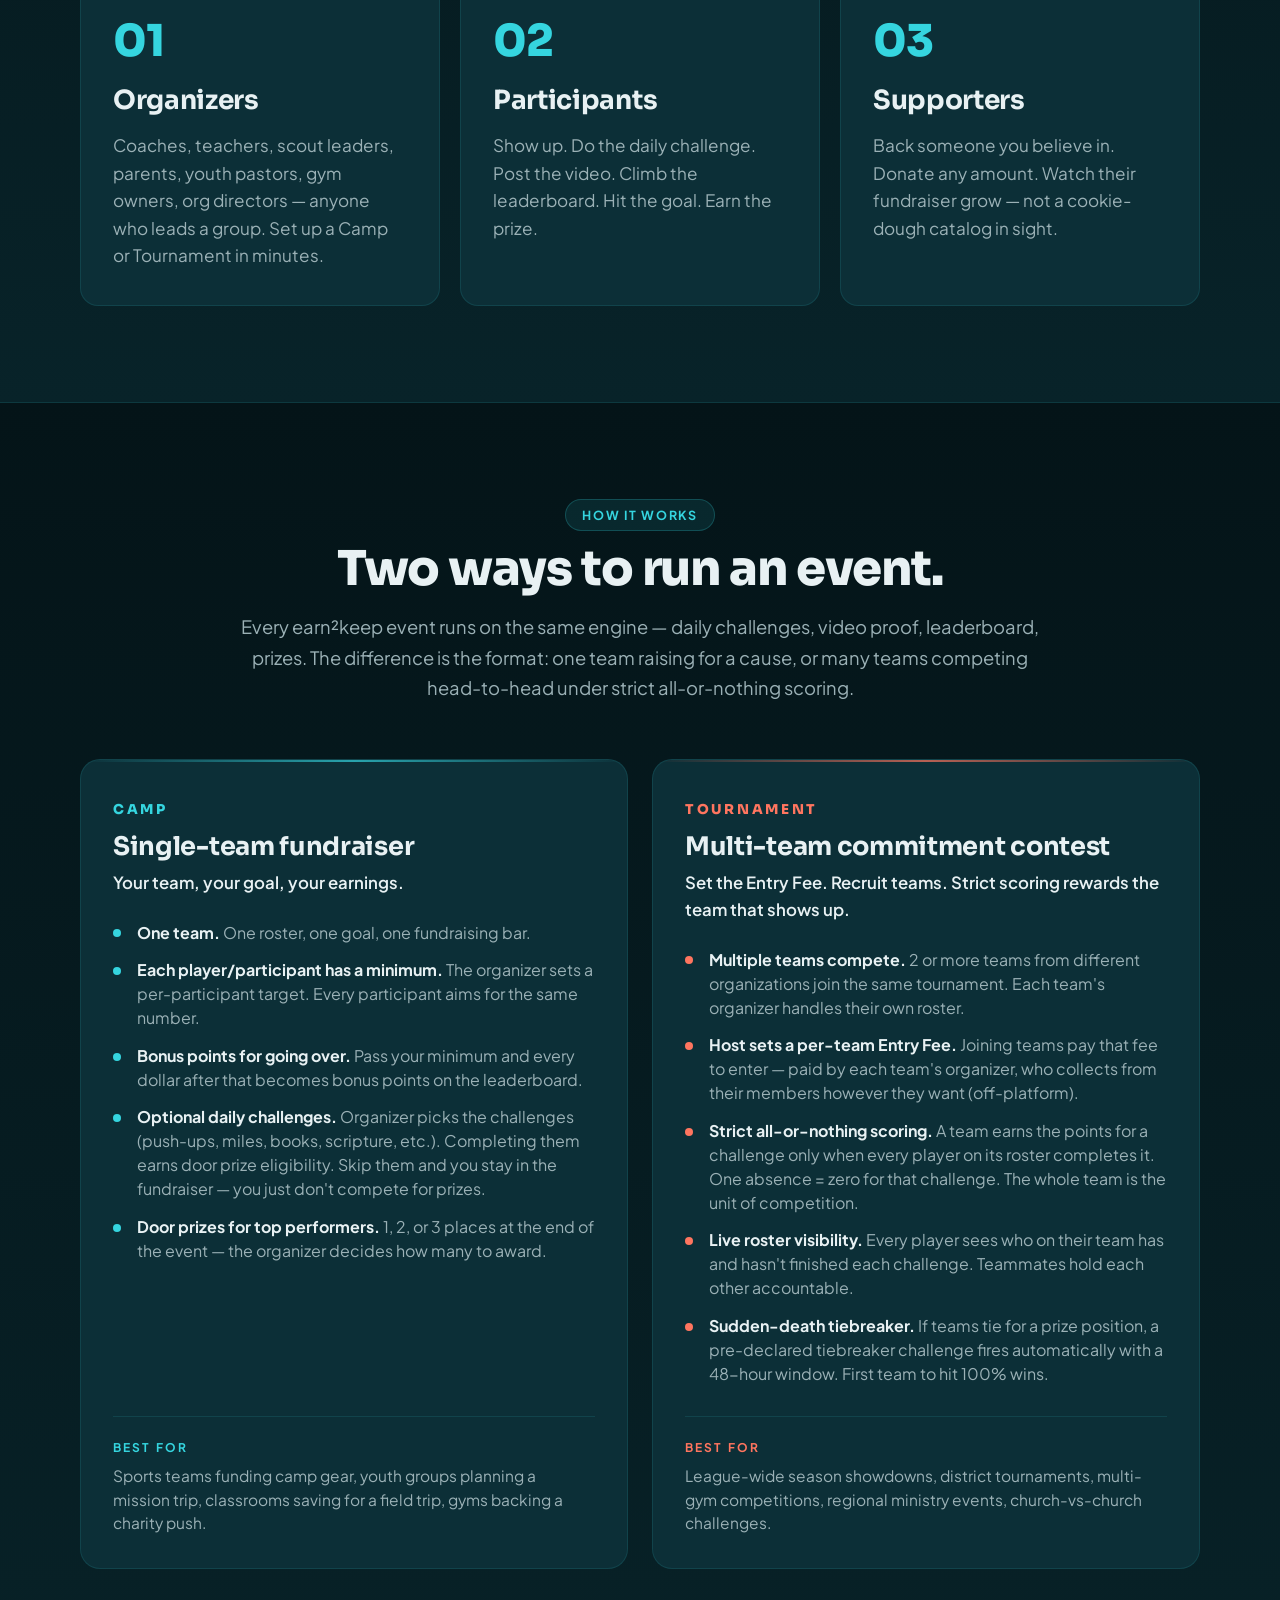
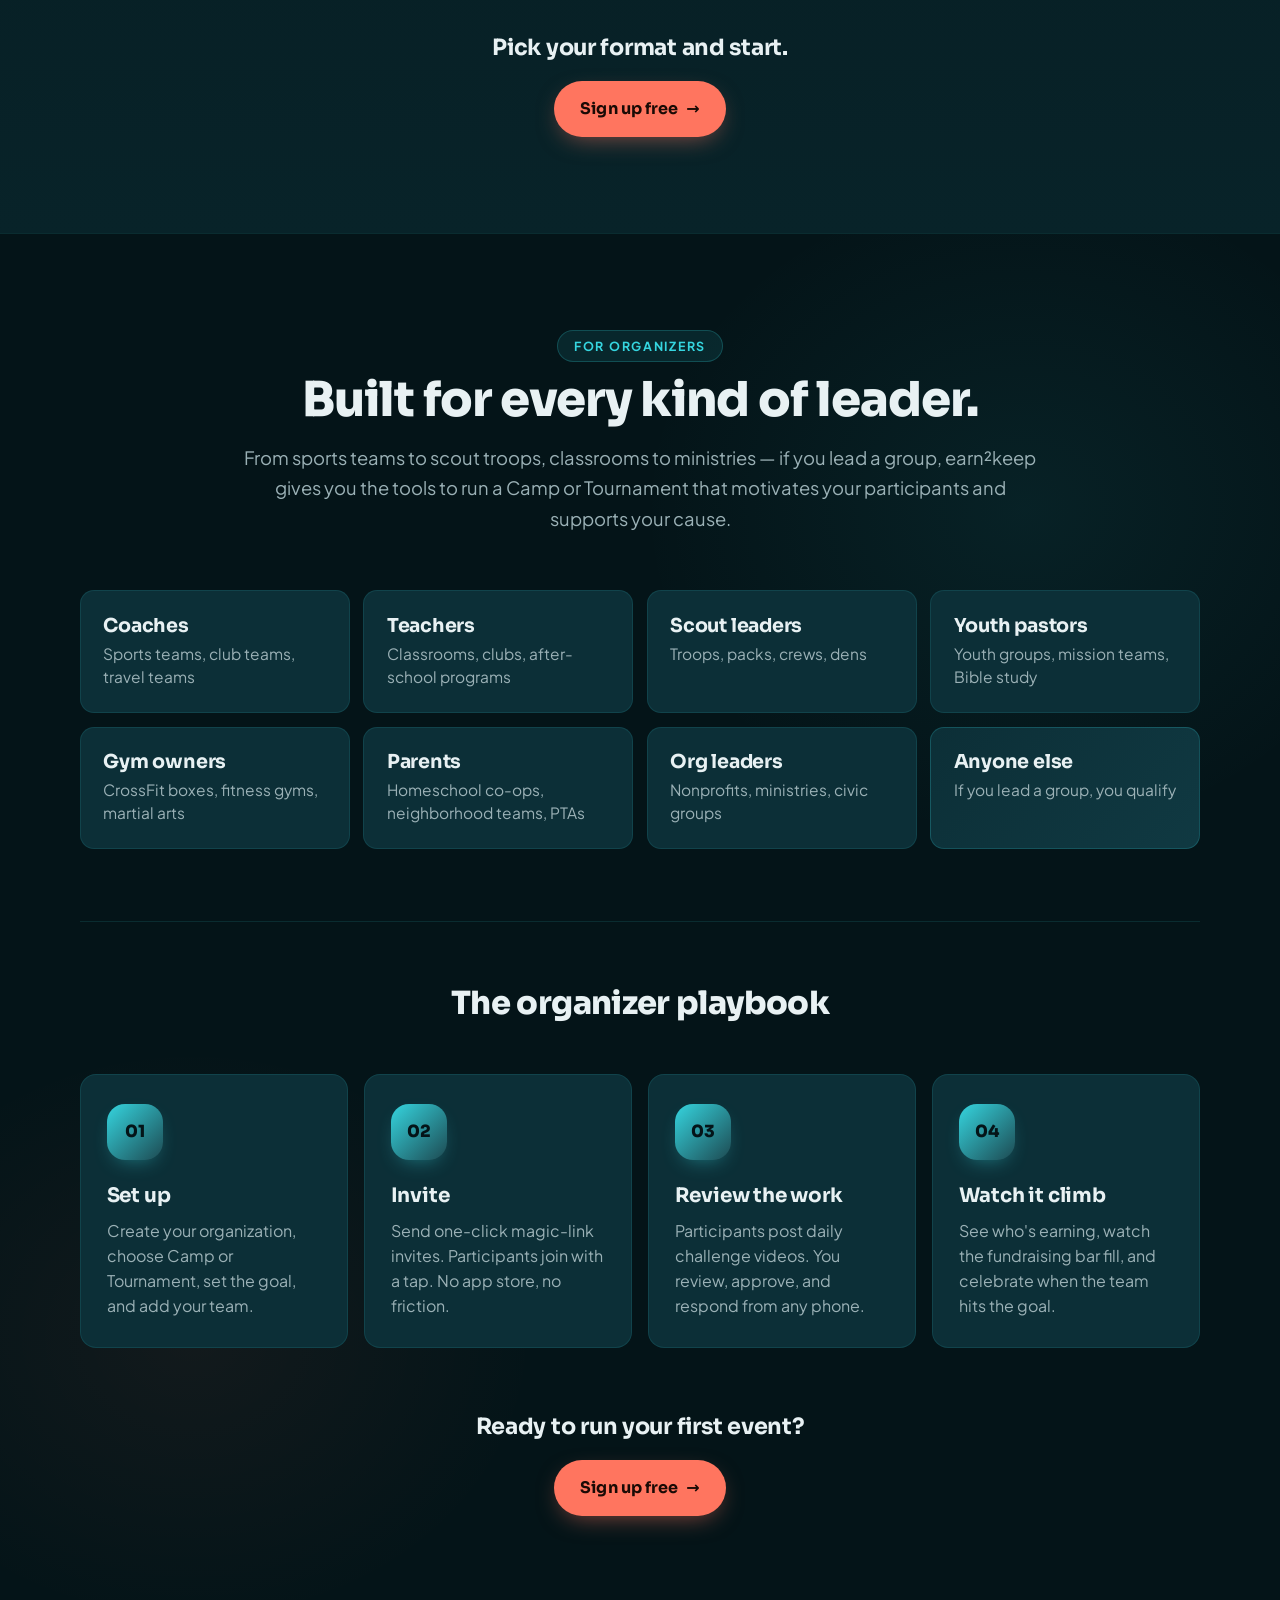
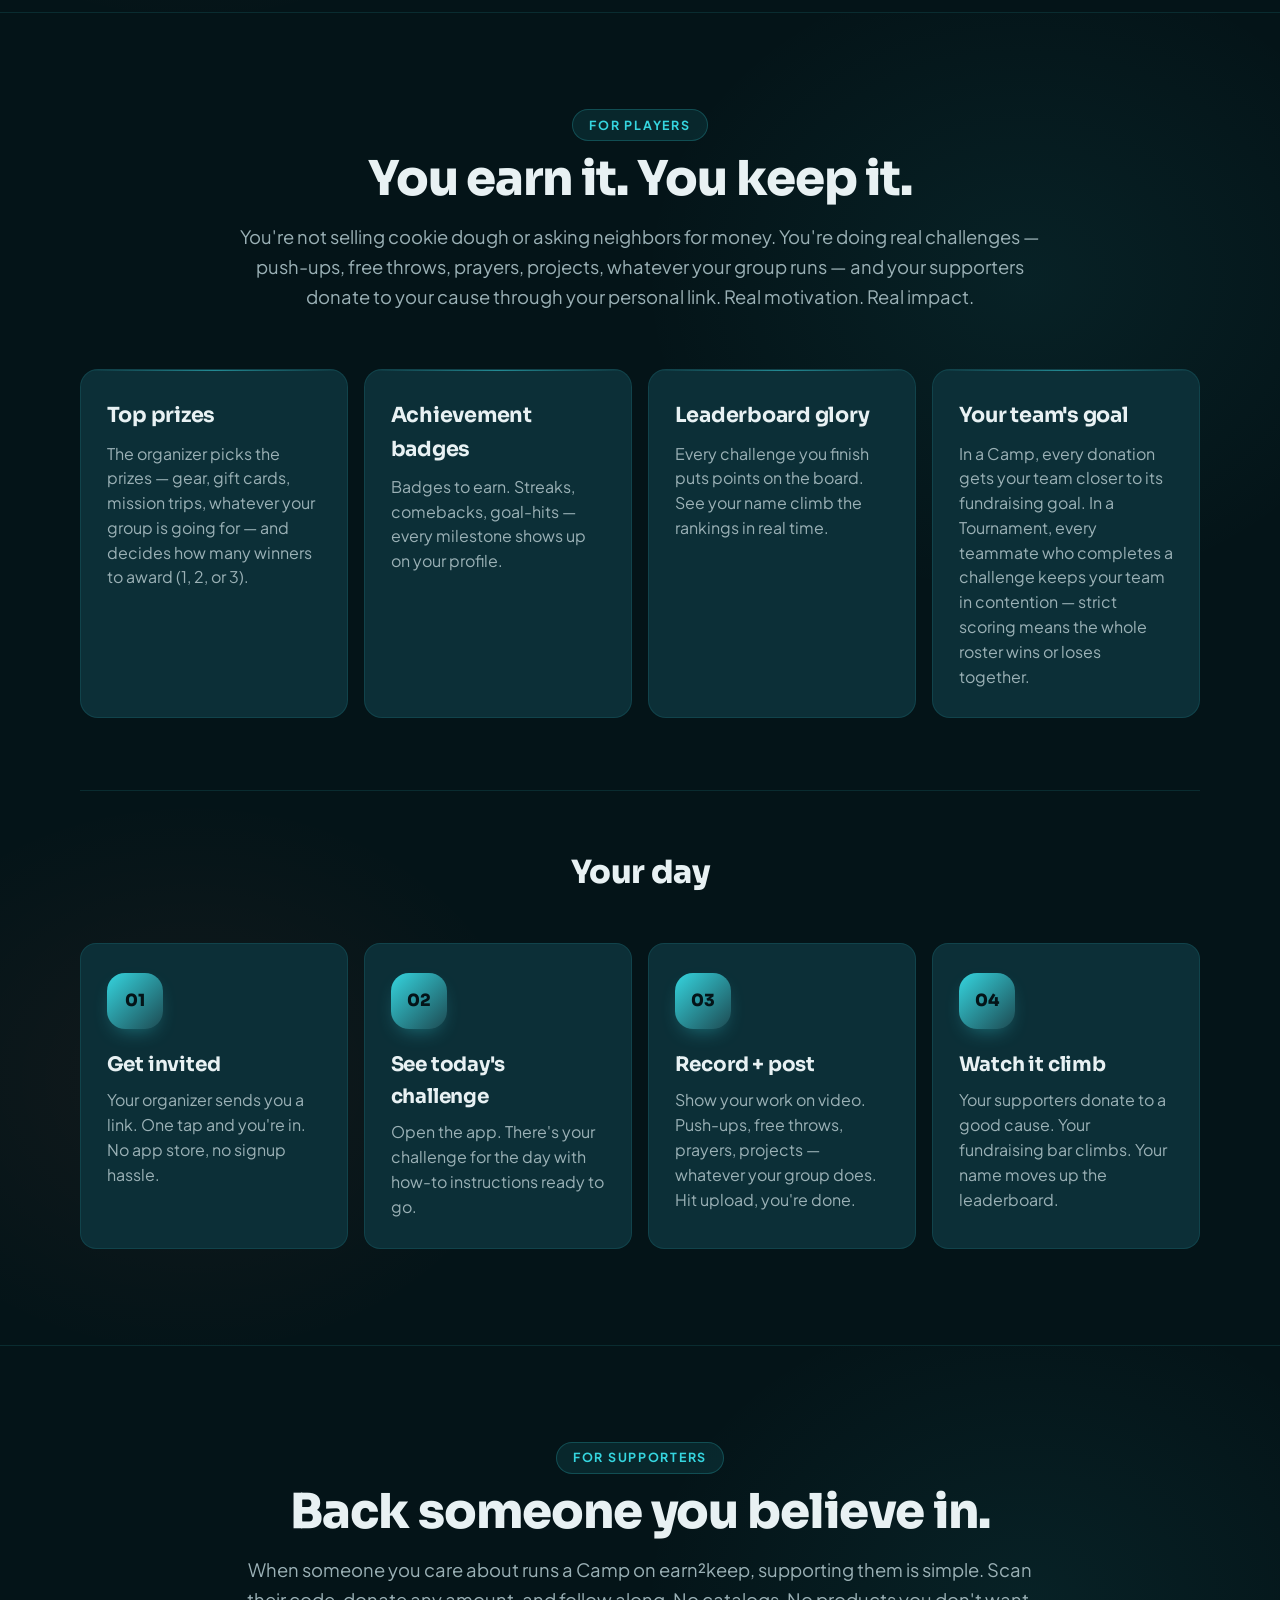
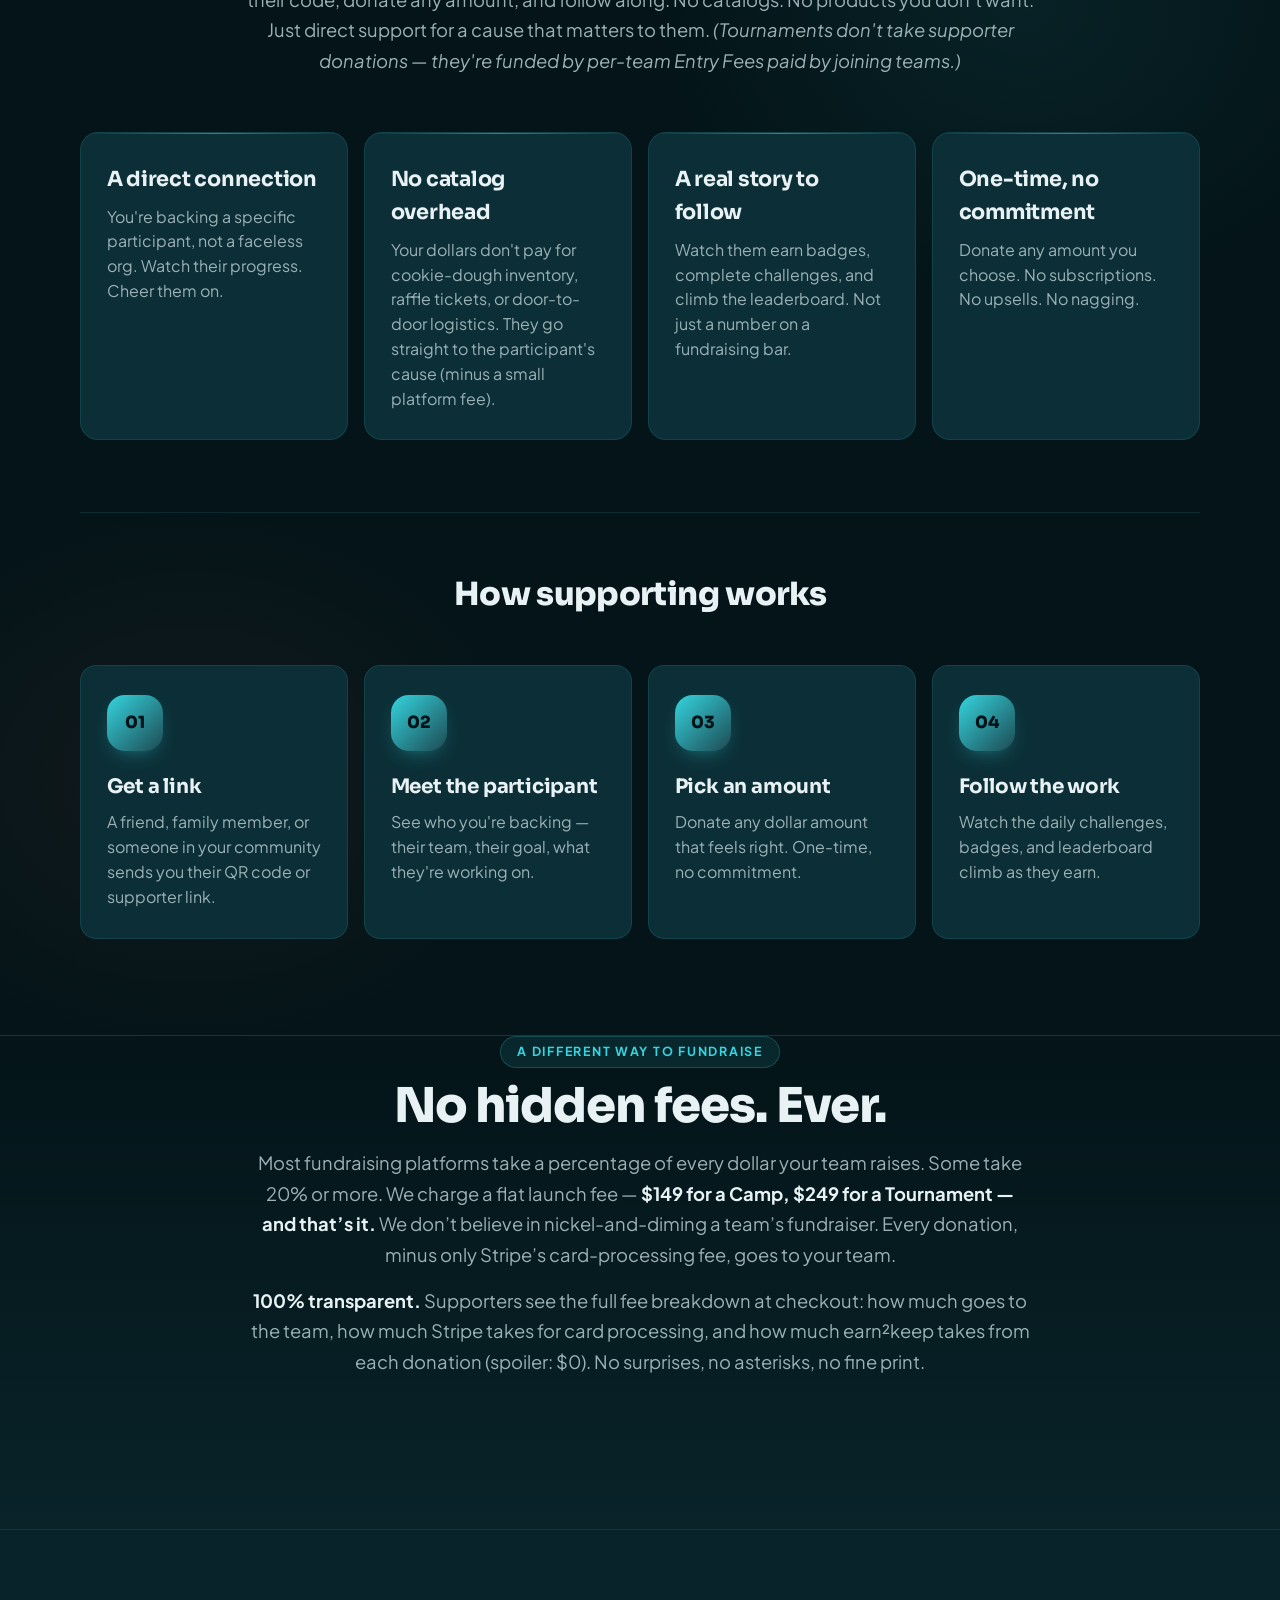
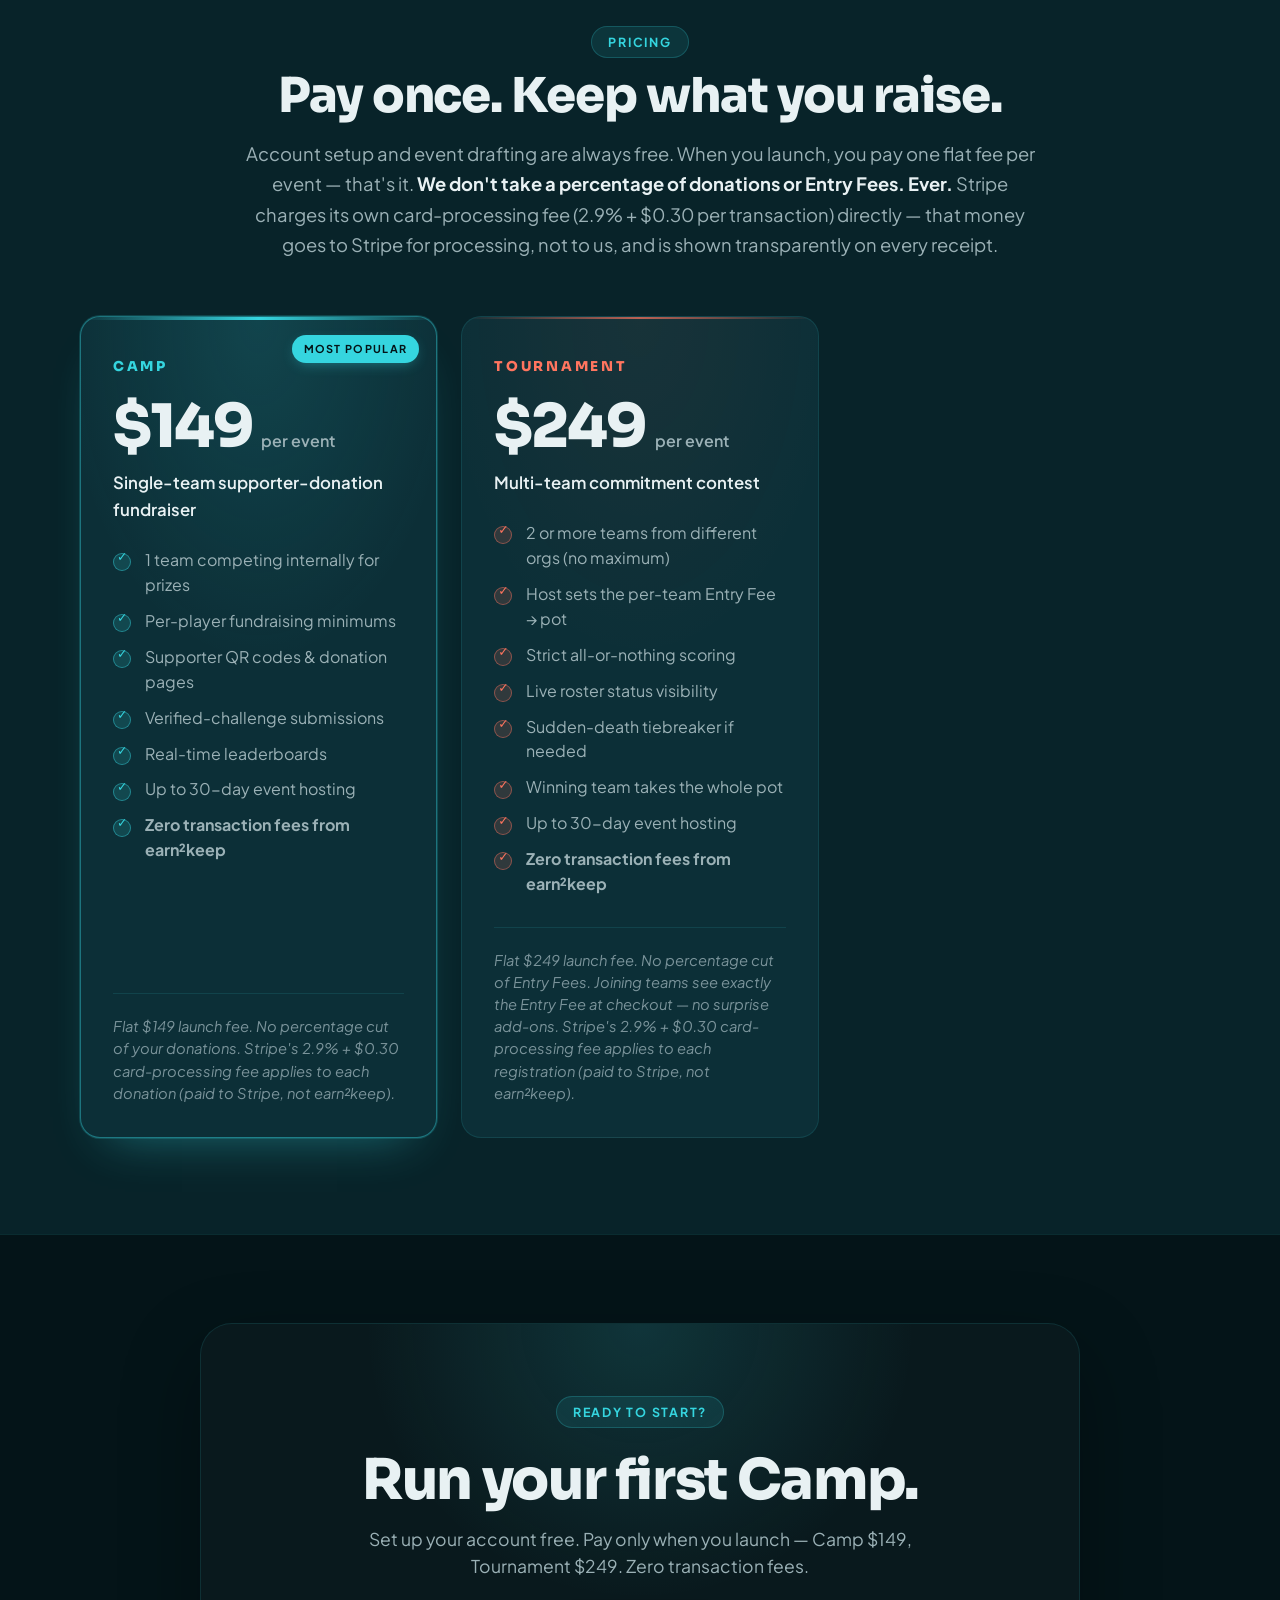
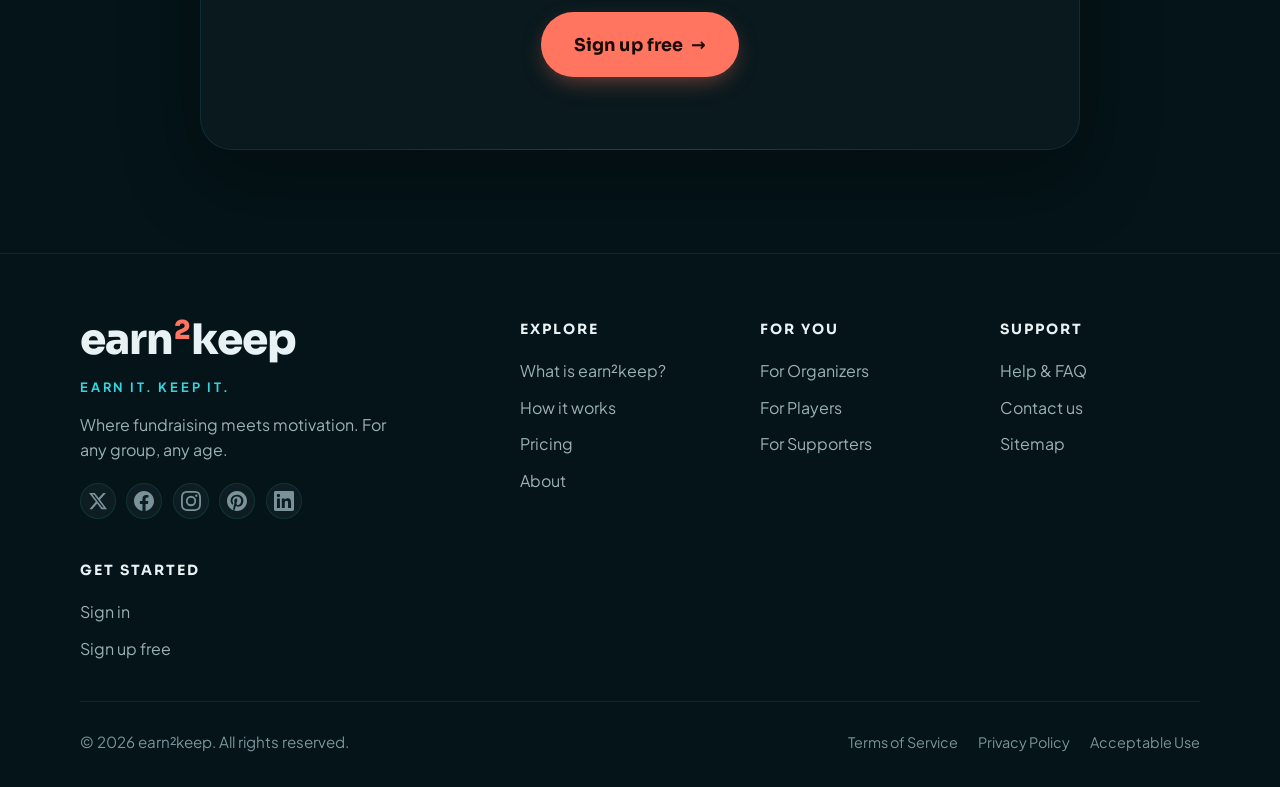
==== commit bd99f258: "Add files via upload" ====
--- a/index.html
+++ b/index.html
@@ -287,8 +287,8 @@
             <p class="event-tagline">Set the Entry Fee. Recruit teams. Strict scoring rewards the team that shows up.</p>
 
             <ul class="event-features">
-              <li><strong>Multiple teams compete.</strong> 2 or more teams from different organizations join the same tournament. Each team's coach handles their own roster.</li>
-              <li><strong>Host sets a per-team Entry Fee.</strong> Joining teams pay that fee to enter — paid by each team's coach, who collects from their players however they want (off-platform).</li>
+              <li><strong>Multiple teams compete.</strong> 2 or more teams from different organizations join the same tournament. Each team's organizer handles their own roster.</li>
+              <li><strong>Host sets a per-team Entry Fee.</strong> Joining teams pay that fee to enter &mdash; paid by each team's organizer, who collects from their members however they want (off-platform).</li>
               <li><strong>Strict all-or-nothing scoring.</strong> A team earns the points for a challenge only when every player on its roster completes it. One absence = zero for that challenge. The whole team is the unit of competition.</li>
               <li><strong>Live roster visibility.</strong> Every player sees who on their team has and hasn't finished each challenge. Teammates hold each other accountable.</li>
               <li><strong>Sudden-death tiebreaker.</strong> If teams tie for a prize position, a pre-declared tiebreaker challenge fires automatically with a 48-hour window. First team to hit 100% wins.</li>
@@ -387,7 +387,7 @@
 
             <li class="flow-step">
               <span class="flow-num">03</span>
-              <h4 class="flow-step-title">Coach the work</h4>
+              <h4 class="flow-step-title">Review the work</h4>
               <p>Participants post daily challenge videos. You review, approve, and respond from any phone.</p>
             </li>
 
@@ -575,7 +575,7 @@
           <span class="eyebrow">A different way to fundraise</span>
           <h2 class="section-title">No hidden fees. Ever.</h2>
           <p class="section-lede">
-            Most fundraising platforms take a percentage of every dollar your team raises. Some take 20% or more. We charge a flat launch fee &mdash; <strong>$149 for a Camp, $249 for a Tournament &mdash; and that&rsquo;s it.</strong> We don&rsquo;t believe in nickel-and-diming a kid&rsquo;s fundraiser. Every donation, minus only Stripe&rsquo;s card-processing fee, goes to your team.
+            Most fundraising platforms take a percentage of every dollar your team raises. Some take 20% or more. We charge a flat launch fee &mdash; <strong>$149 for a Camp, $249 for a Tournament &mdash; and that&rsquo;s it.</strong> We don&rsquo;t believe in nickel-and-diming a team&rsquo;s fundraiser. Every donation, minus only Stripe&rsquo;s card-processing fee, goes to your team.
           </p>
           <p class="section-lede">
             <strong>100% transparent.</strong> Supporters see the full fee breakdown at checkout: how much goes to the team, how much Stripe takes for card processing, and how much earn²keep takes from each donation (spoiler: $0). No surprises, no asterisks, no fine print.
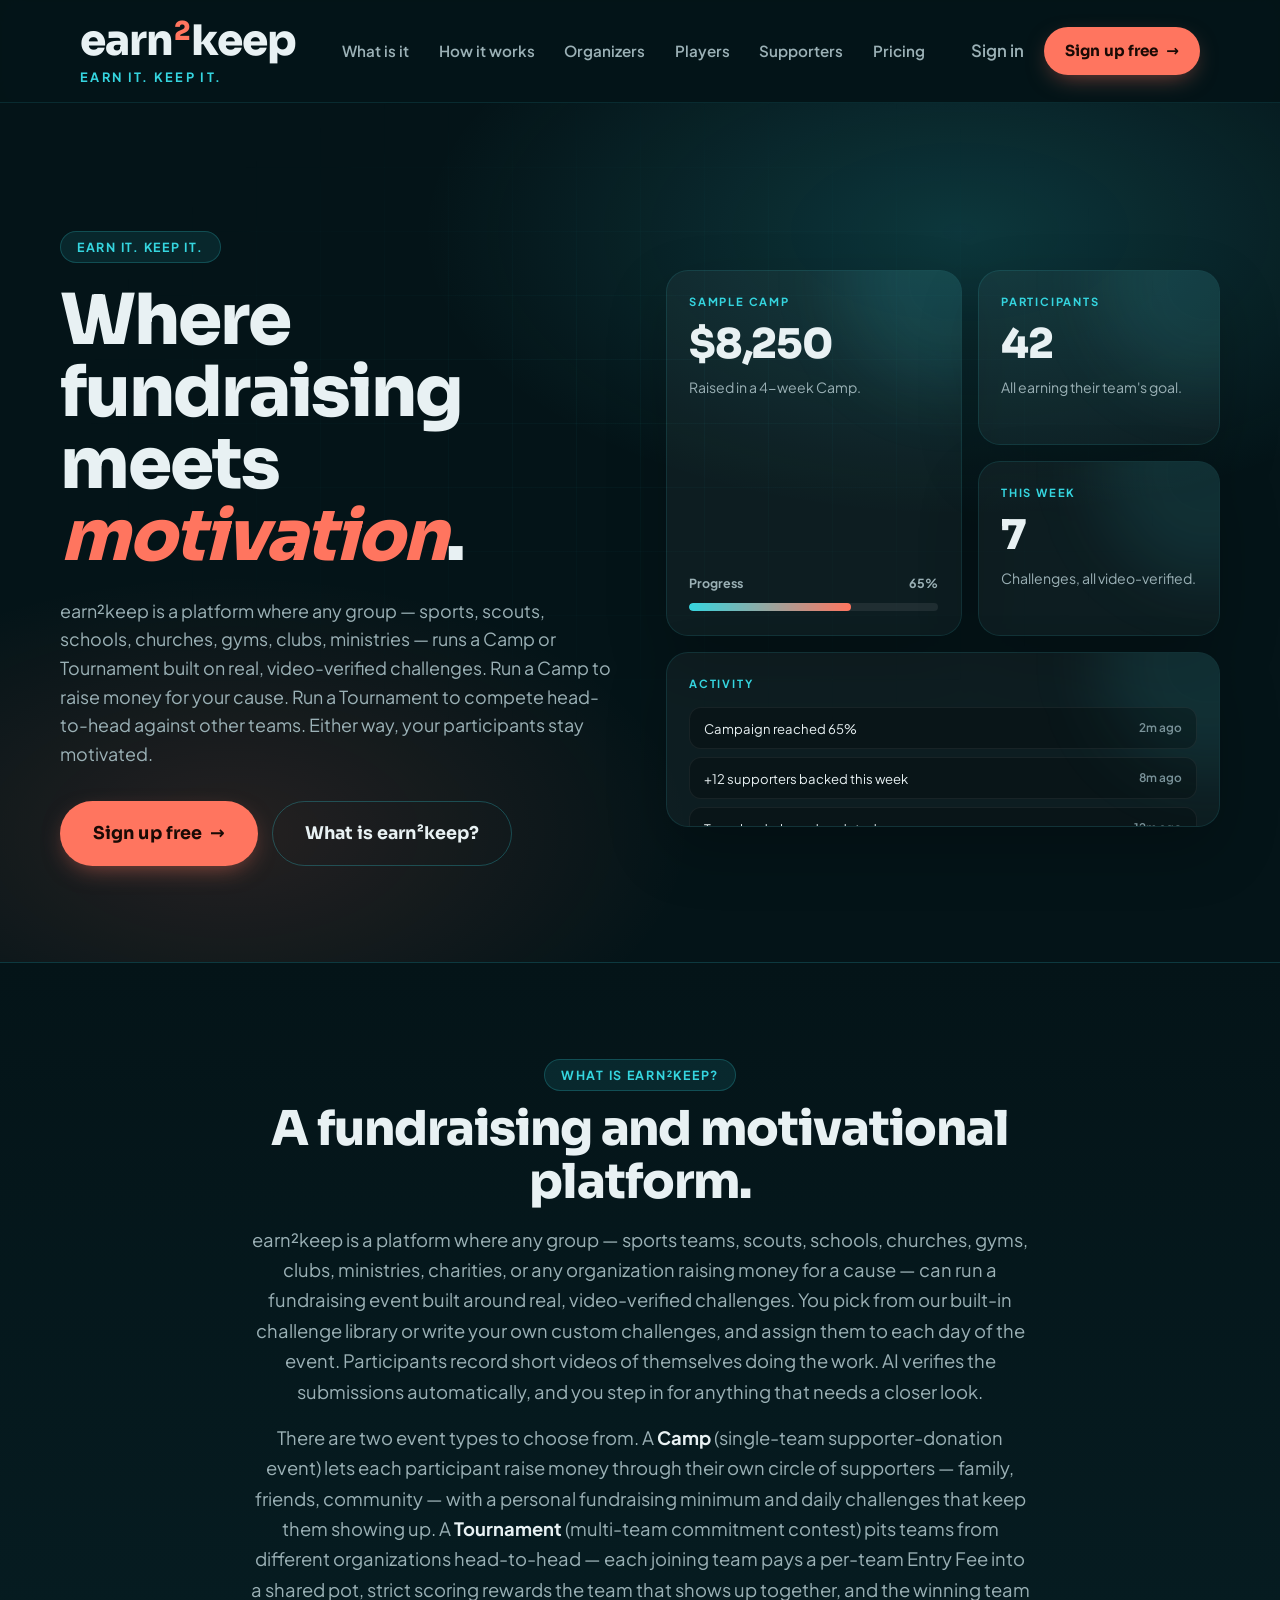
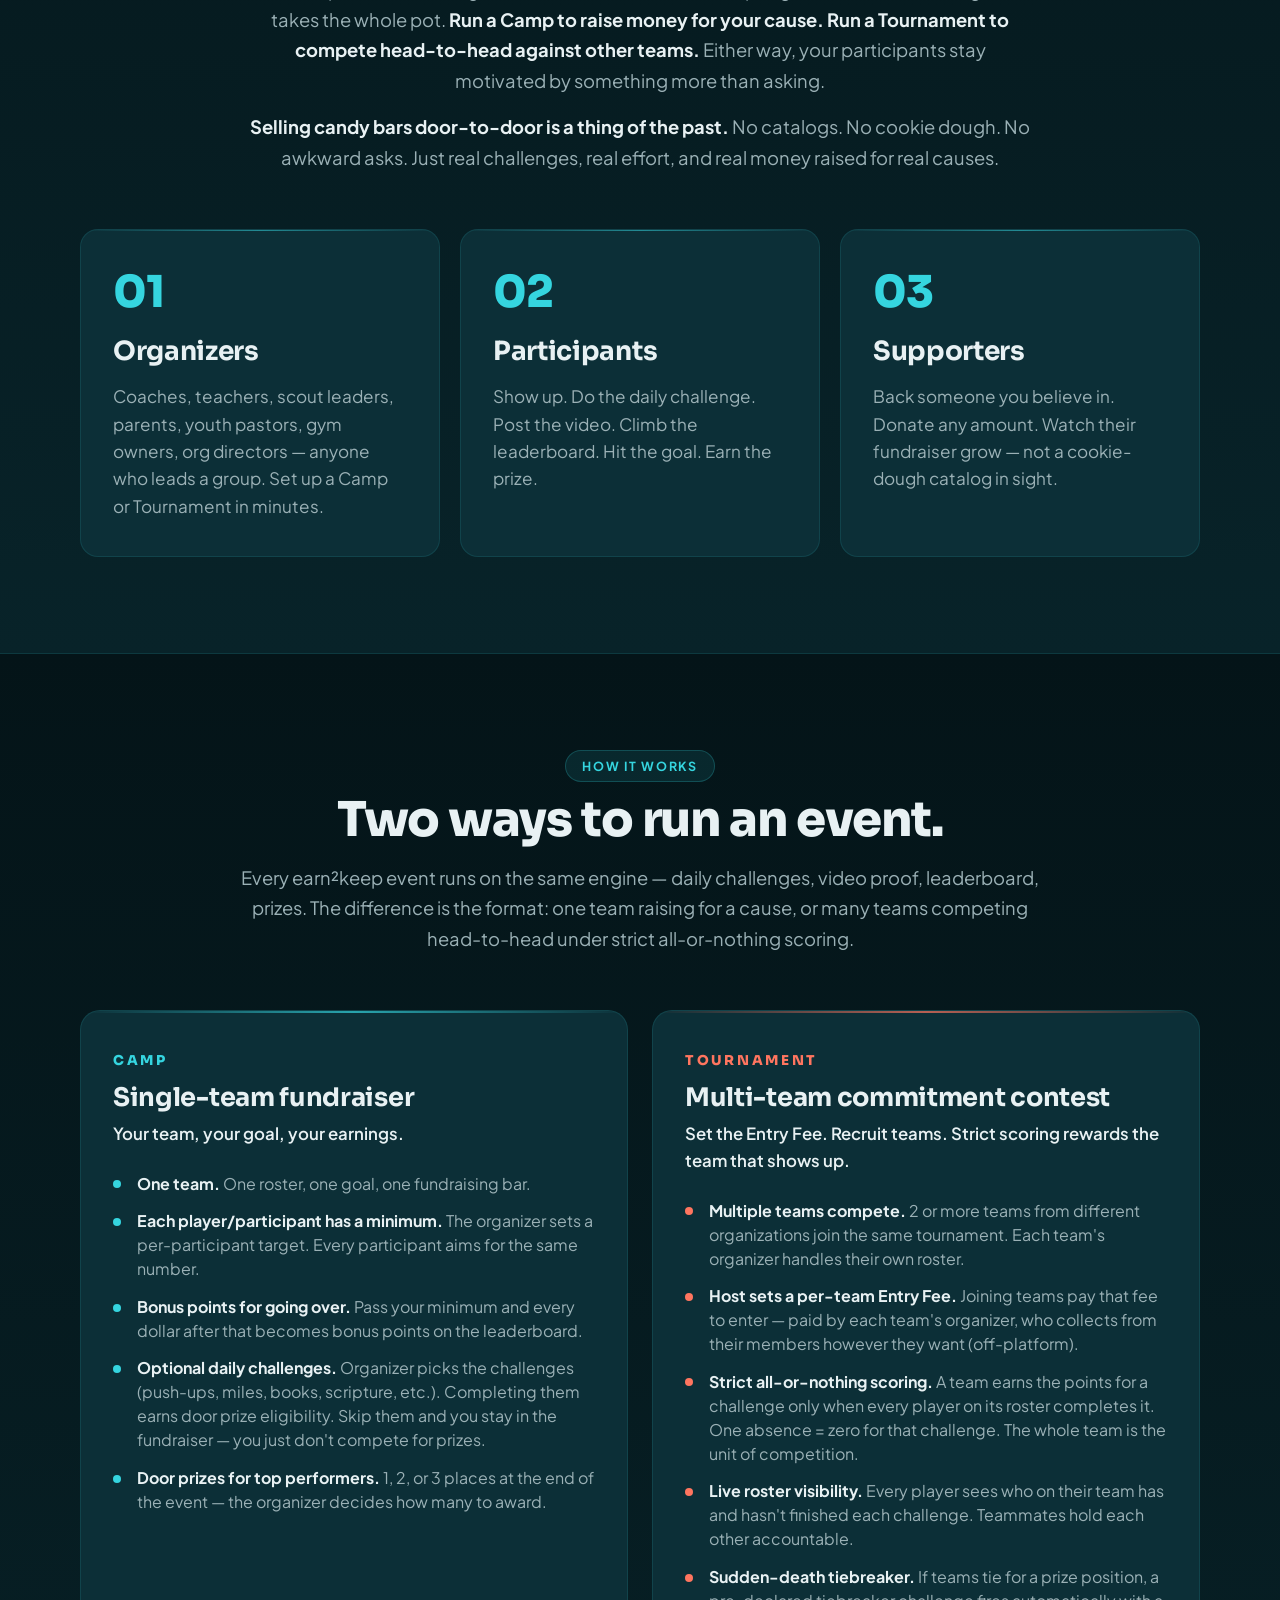
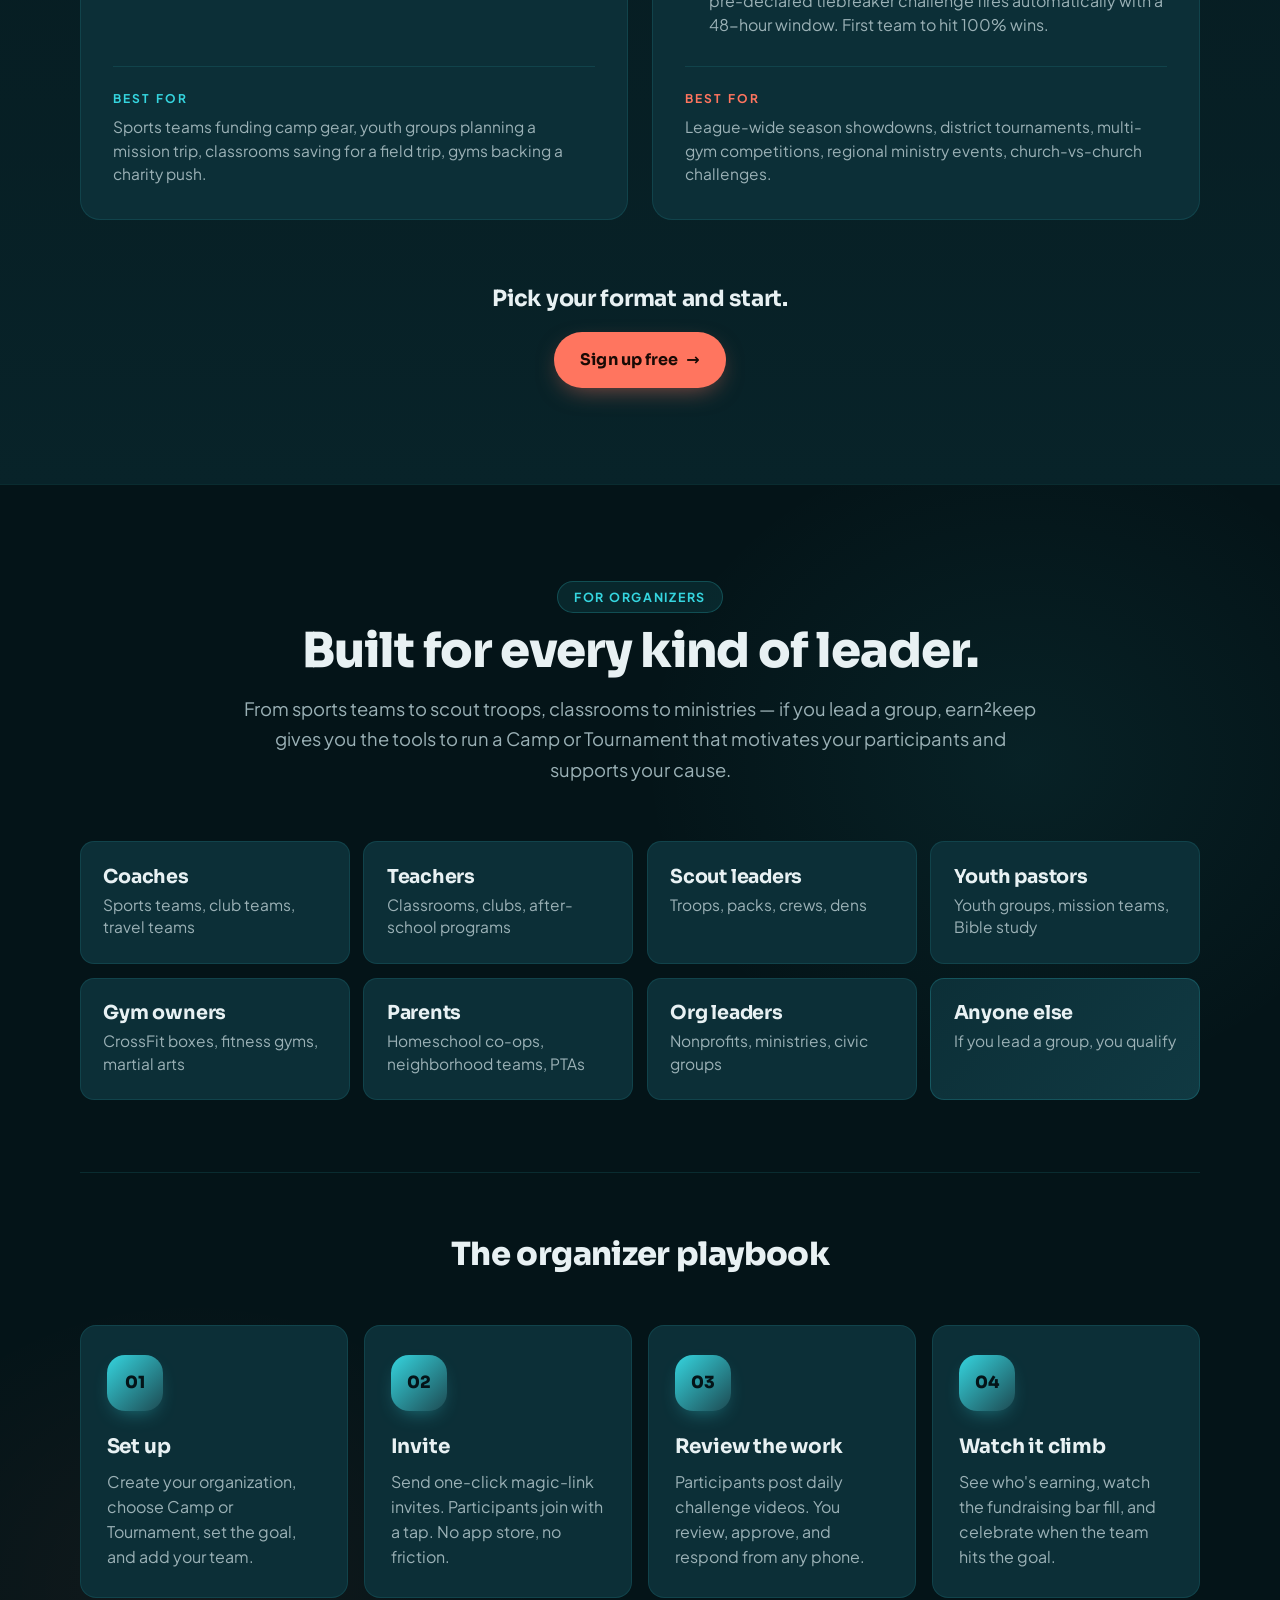
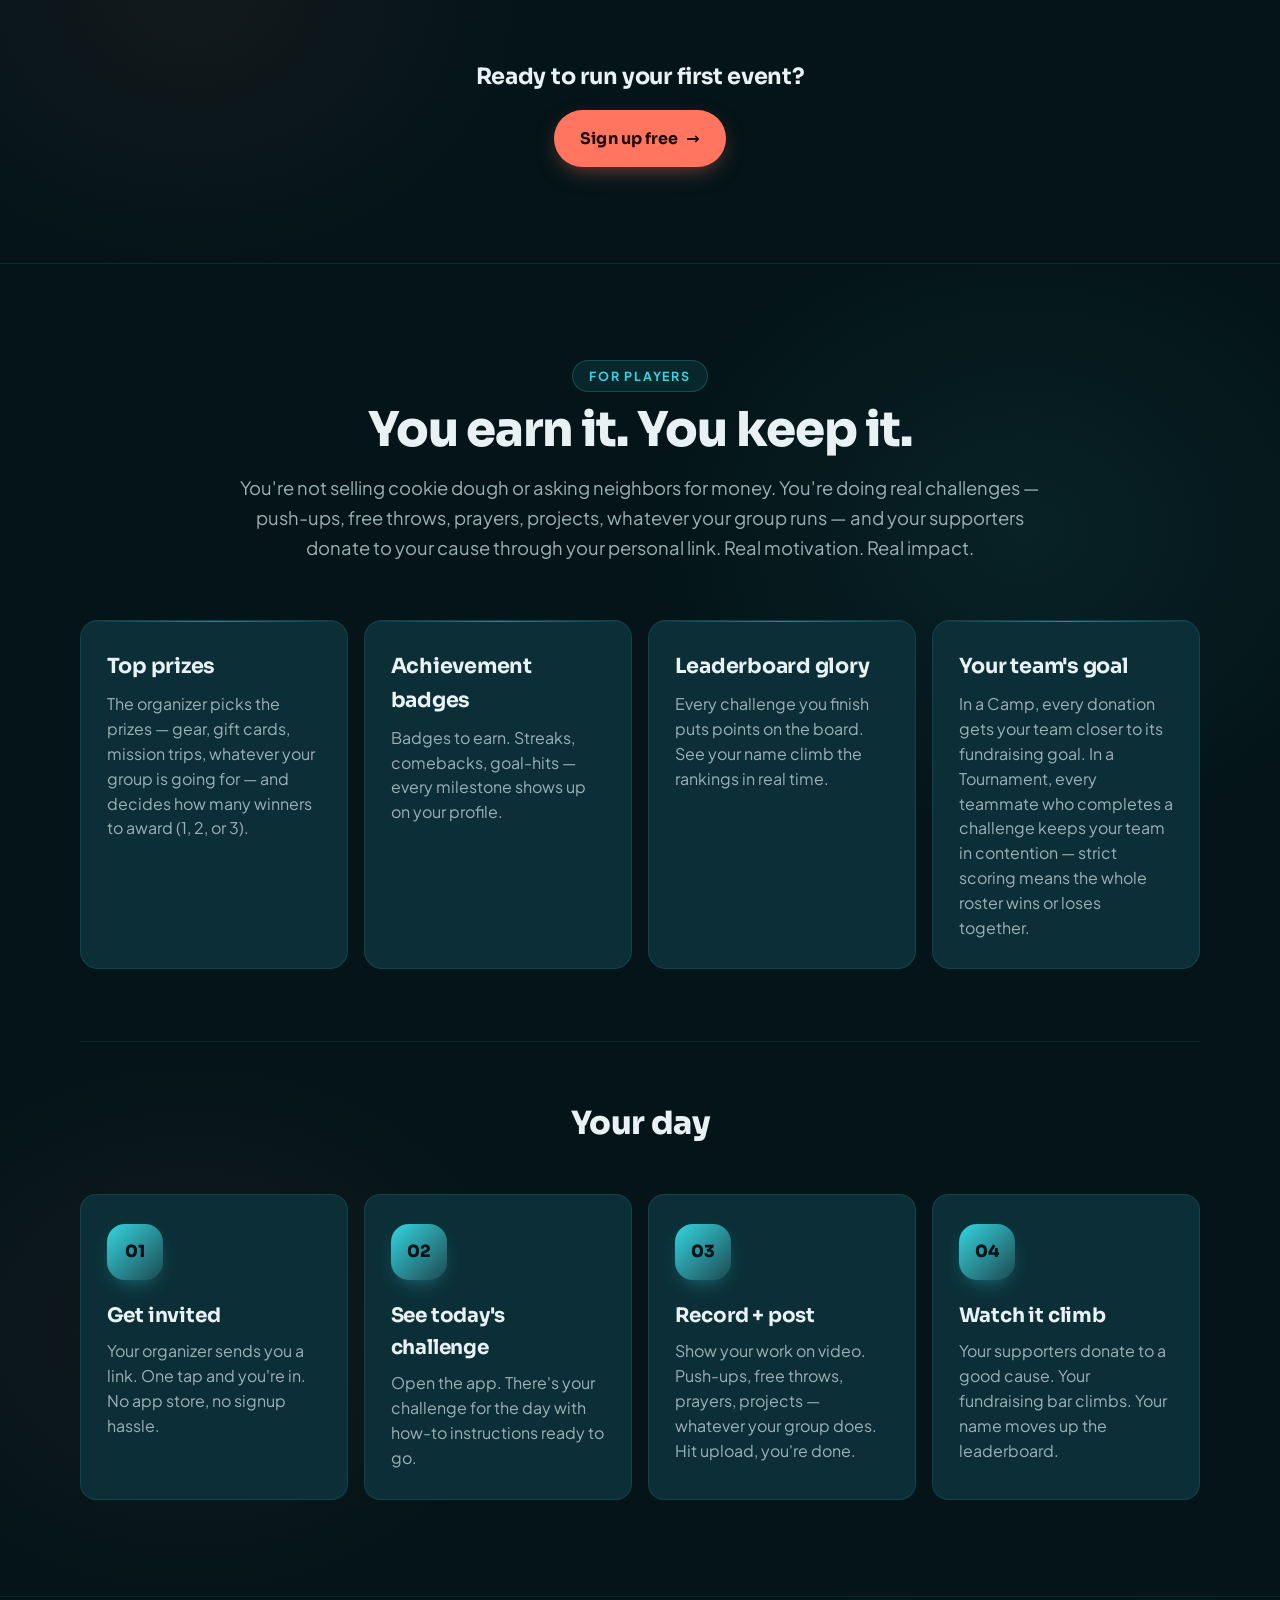
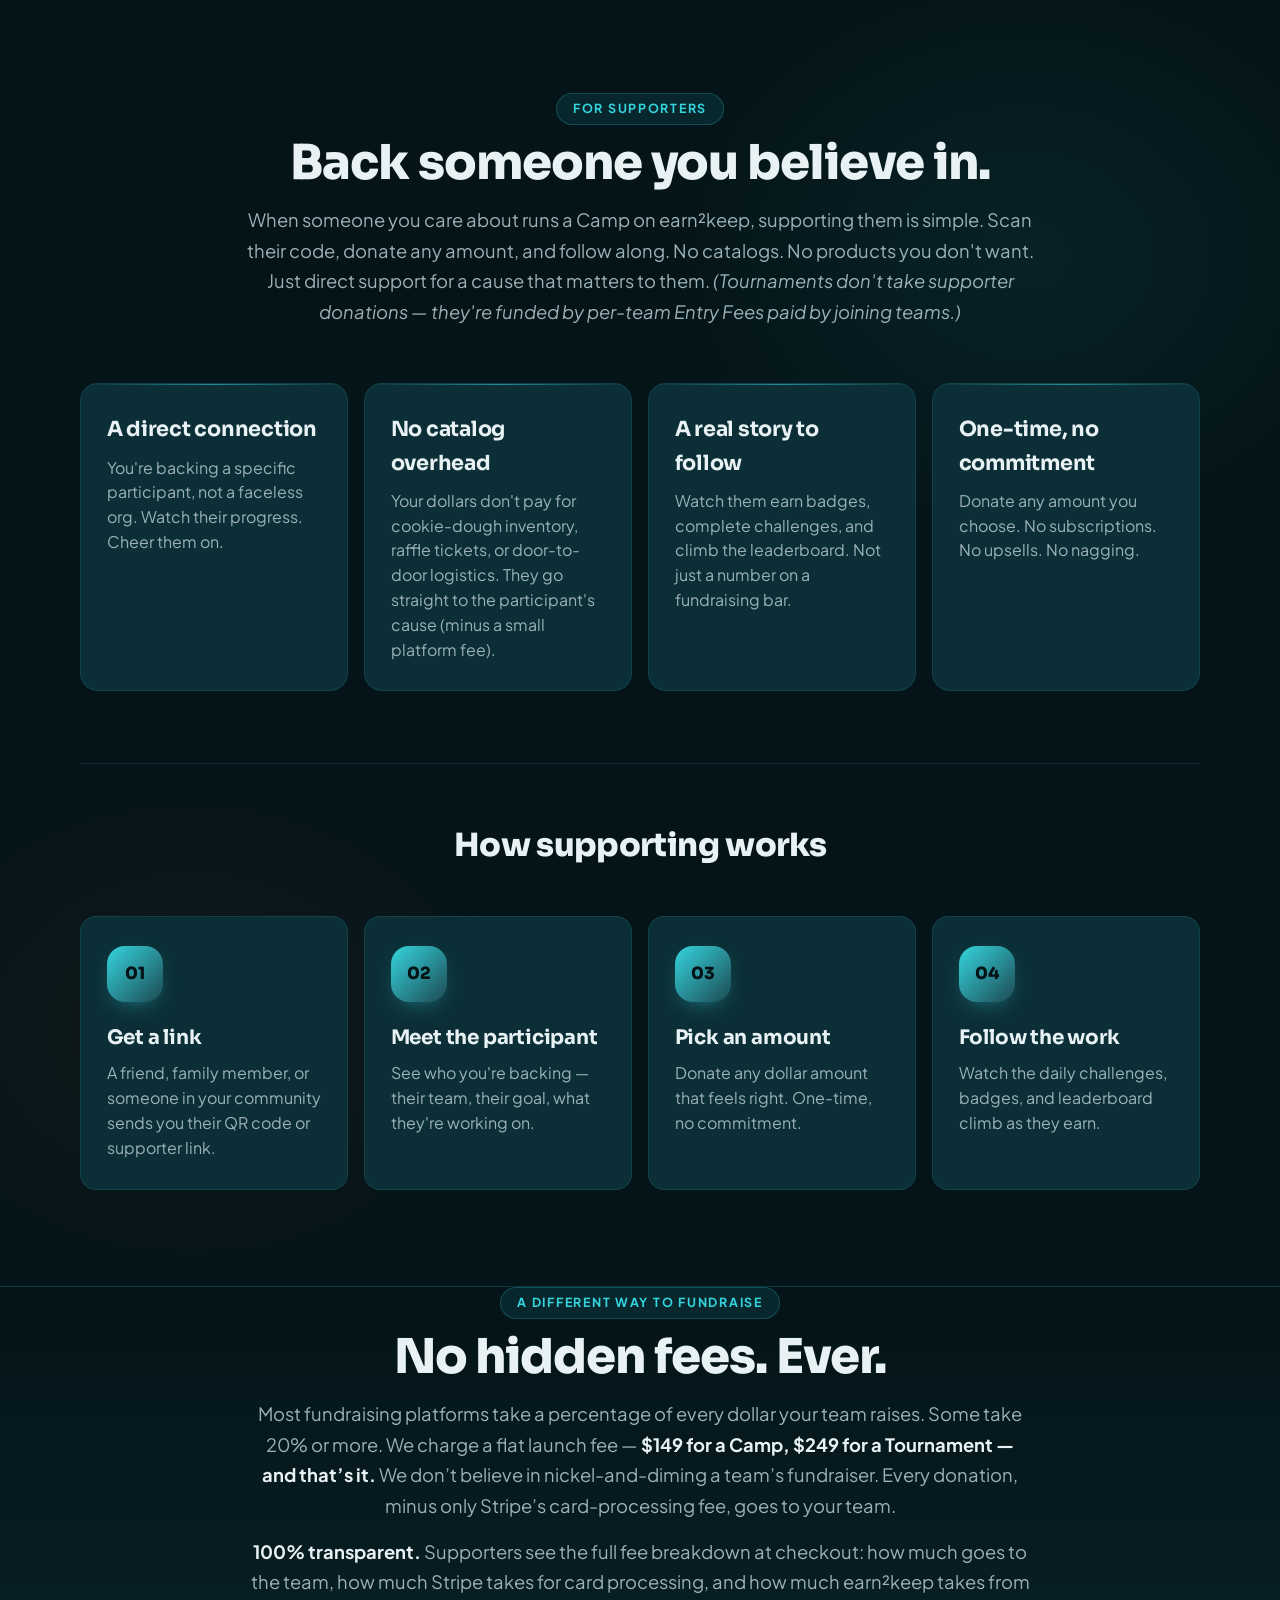
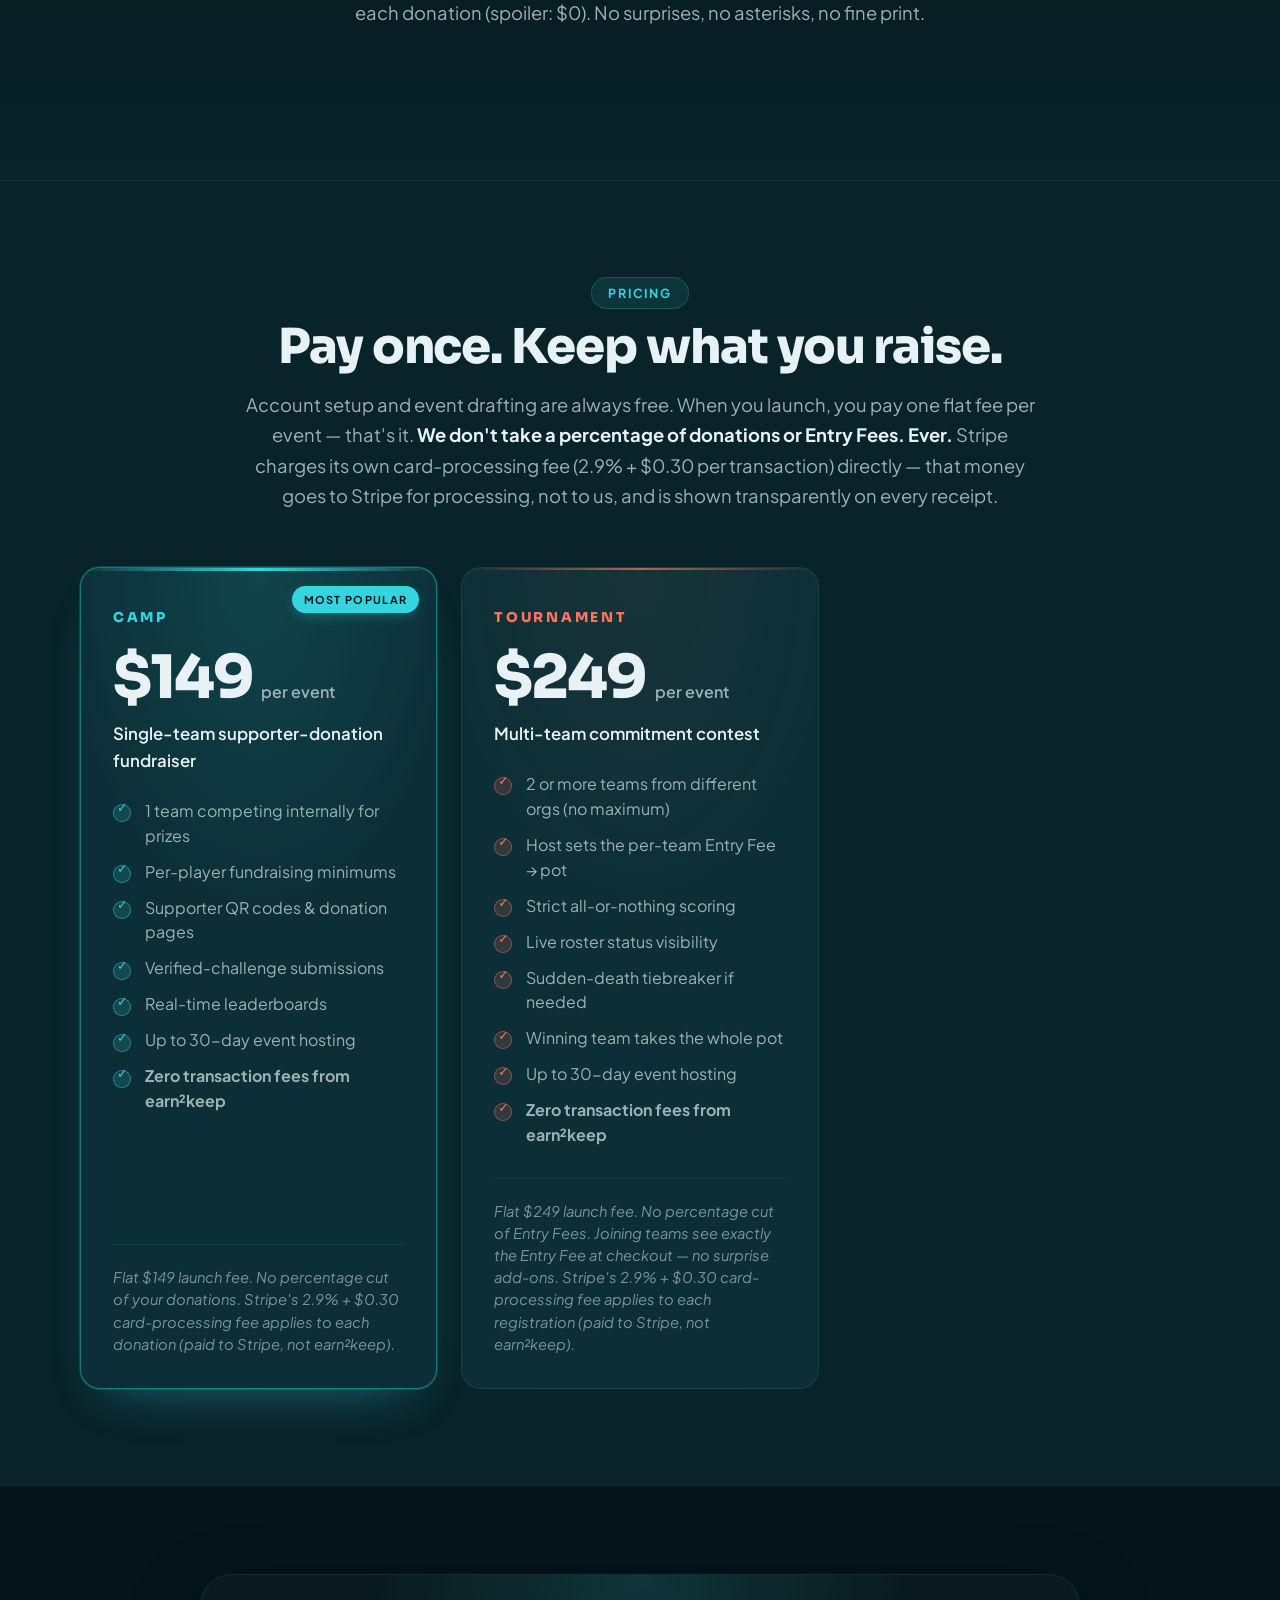
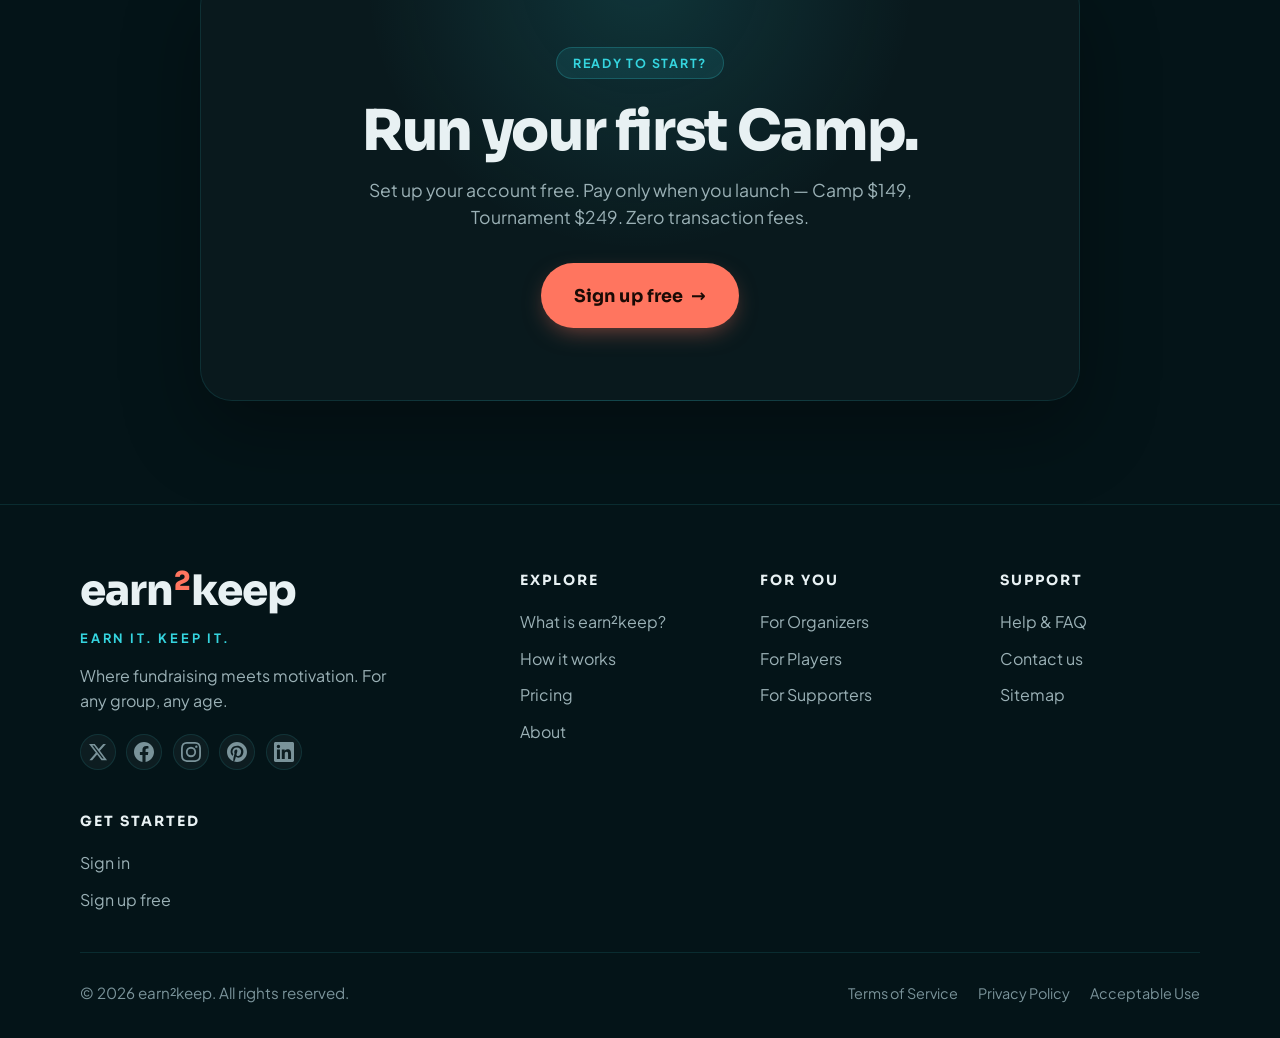
==== commit 6e54e1e6: "Add files via upload" ====
--- a/index.html
+++ b/index.html
@@ -207,12 +207,15 @@
       <div class="container">
         <div class="section-head">
           <span class="eyebrow">What is earn²keep?</span>
-          <h2 class="section-title">Raise to support. Play to win.</h2>
-          <p class="section-lede">
-            earn²keep turns fundraising on its head. Get your group raising money for a cause they care about — or competing as teams head-to-head against other organizations. Engage everyone with real, video-verified daily challenges (push-ups, scripture memorized, books read, miles run, service hours logged, whatever fits) that put real motivation back into fundraising. <strong>A modern fundraising approach your players/participants will actually enjoy.</strong>
-          </p>
-          <p class="section-lede">
-            Any group can run one — sports teams, scouts, schools, churches, gyms, clubs, ministries. Pick your format (Camp or Tournament — explained right below). Set your event length up to <strong>30 days</strong>. AI verifies the video submissions automatically, and organizers step in for anything edge-case. <strong>Real challenges. Real motivation. Real impact.</strong> No catalogs. No door knocking. No cookie dough.
+          <h2 class="section-title">A fundraising and motivational platform.</h2>
+          <p class="section-lede">
+            earn²keep is a platform where any group &mdash; sports teams, scouts, schools, churches, gyms, clubs, ministries, charities, or any organization raising money for a cause &mdash; can run a fundraising event built around real, video-verified challenges. You pick from our built-in challenge library or write your own custom challenges, and assign them to each day of the event. Participants record short videos of themselves doing the work. AI verifies the submissions automatically, and you step in for anything that needs a closer look.
+          </p>
+          <p class="section-lede">
+            There are two event types to choose from. A <strong>Camp</strong> (single-team supporter-donation event) lets each participant raise money through their own circle of supporters &mdash; family, friends, community &mdash; with a personal fundraising minimum and daily challenges that keep them showing up. A <strong>Tournament</strong> (multi-team commitment contest) pits teams from different organizations head-to-head &mdash; each joining team pays a per-team Entry Fee into a shared pot, strict scoring rewards the team that shows up together, and the winning team takes the whole pot. <strong>Run a Camp to raise money for your cause. Run a Tournament to compete head-to-head against other teams.</strong> Either way, your participants stay motivated by something more than asking.
+          </p>
+          <p class="section-lede">
+            <strong>Selling candy bars door-to-door is a thing of the past.</strong> No catalogs. No cookie dough. No awkward asks. Just real challenges, real effort, and real money raised for real causes.
           </p>
         </div>
 
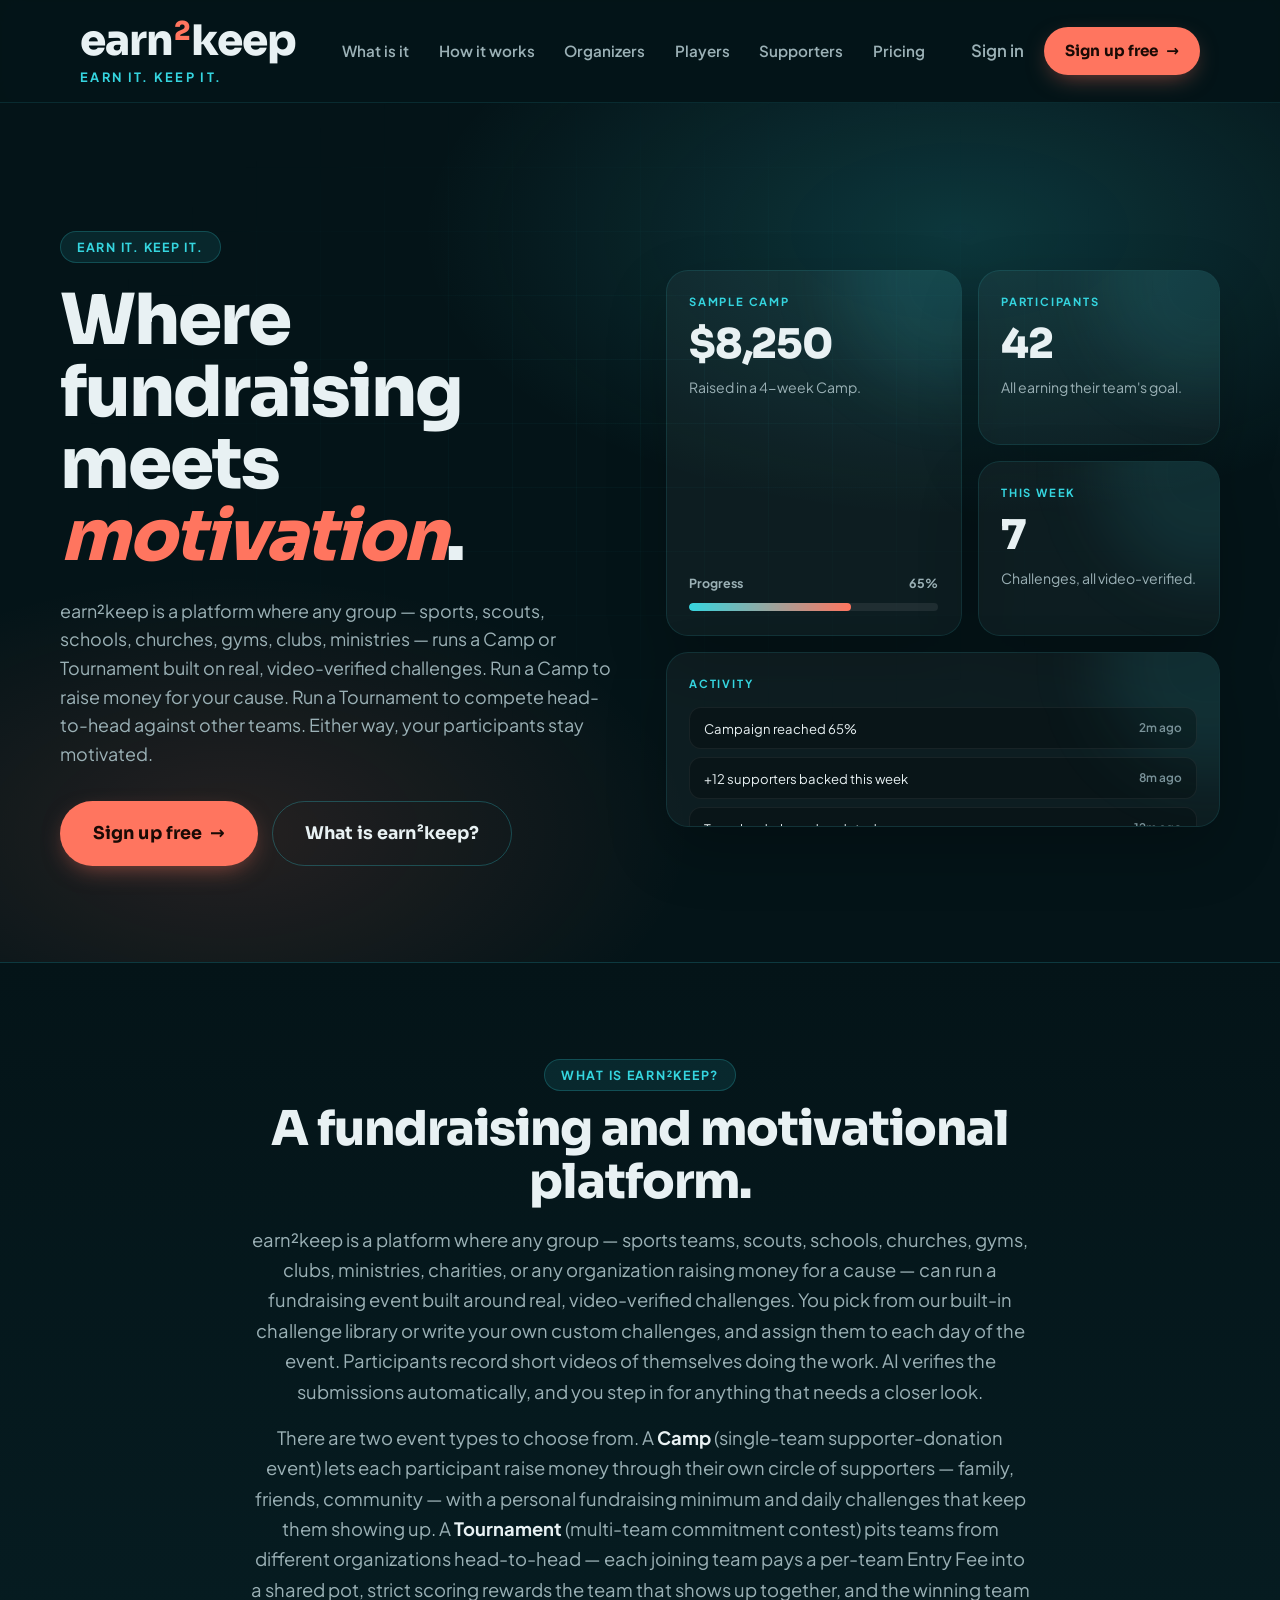
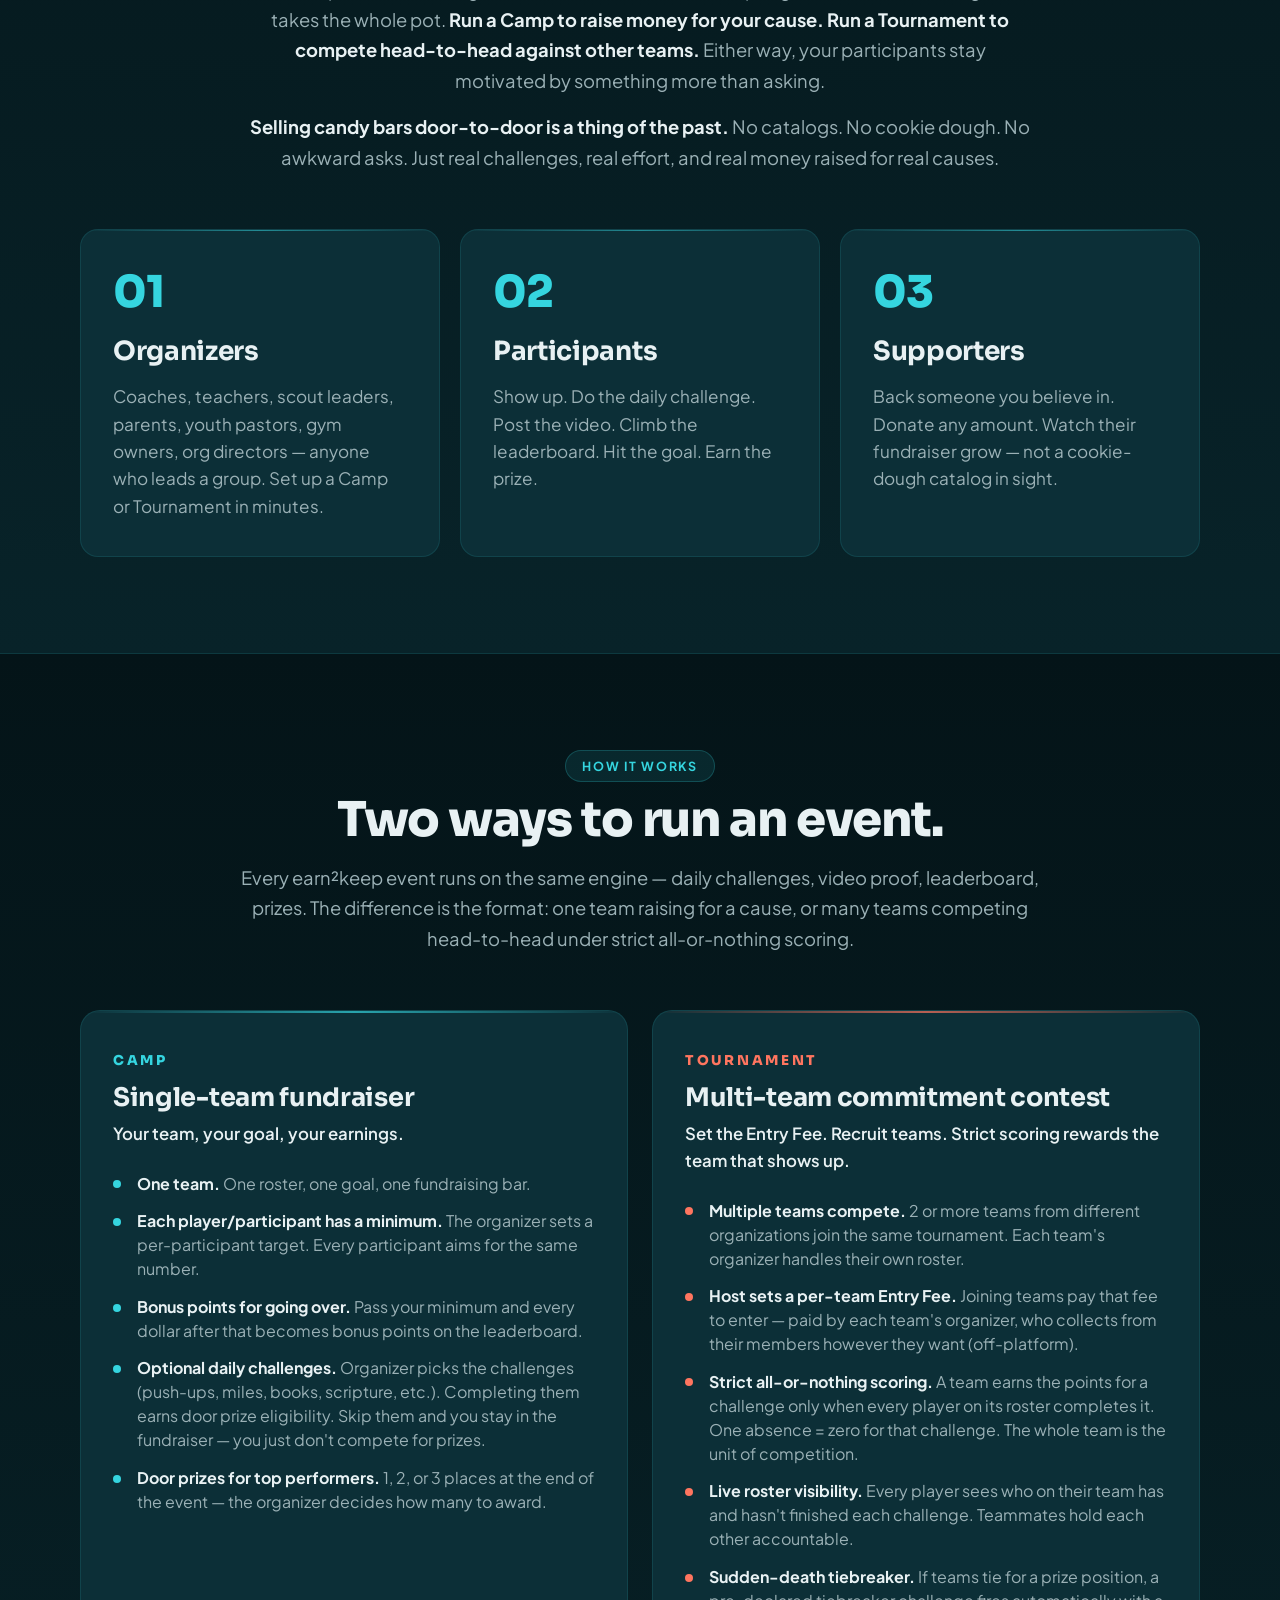
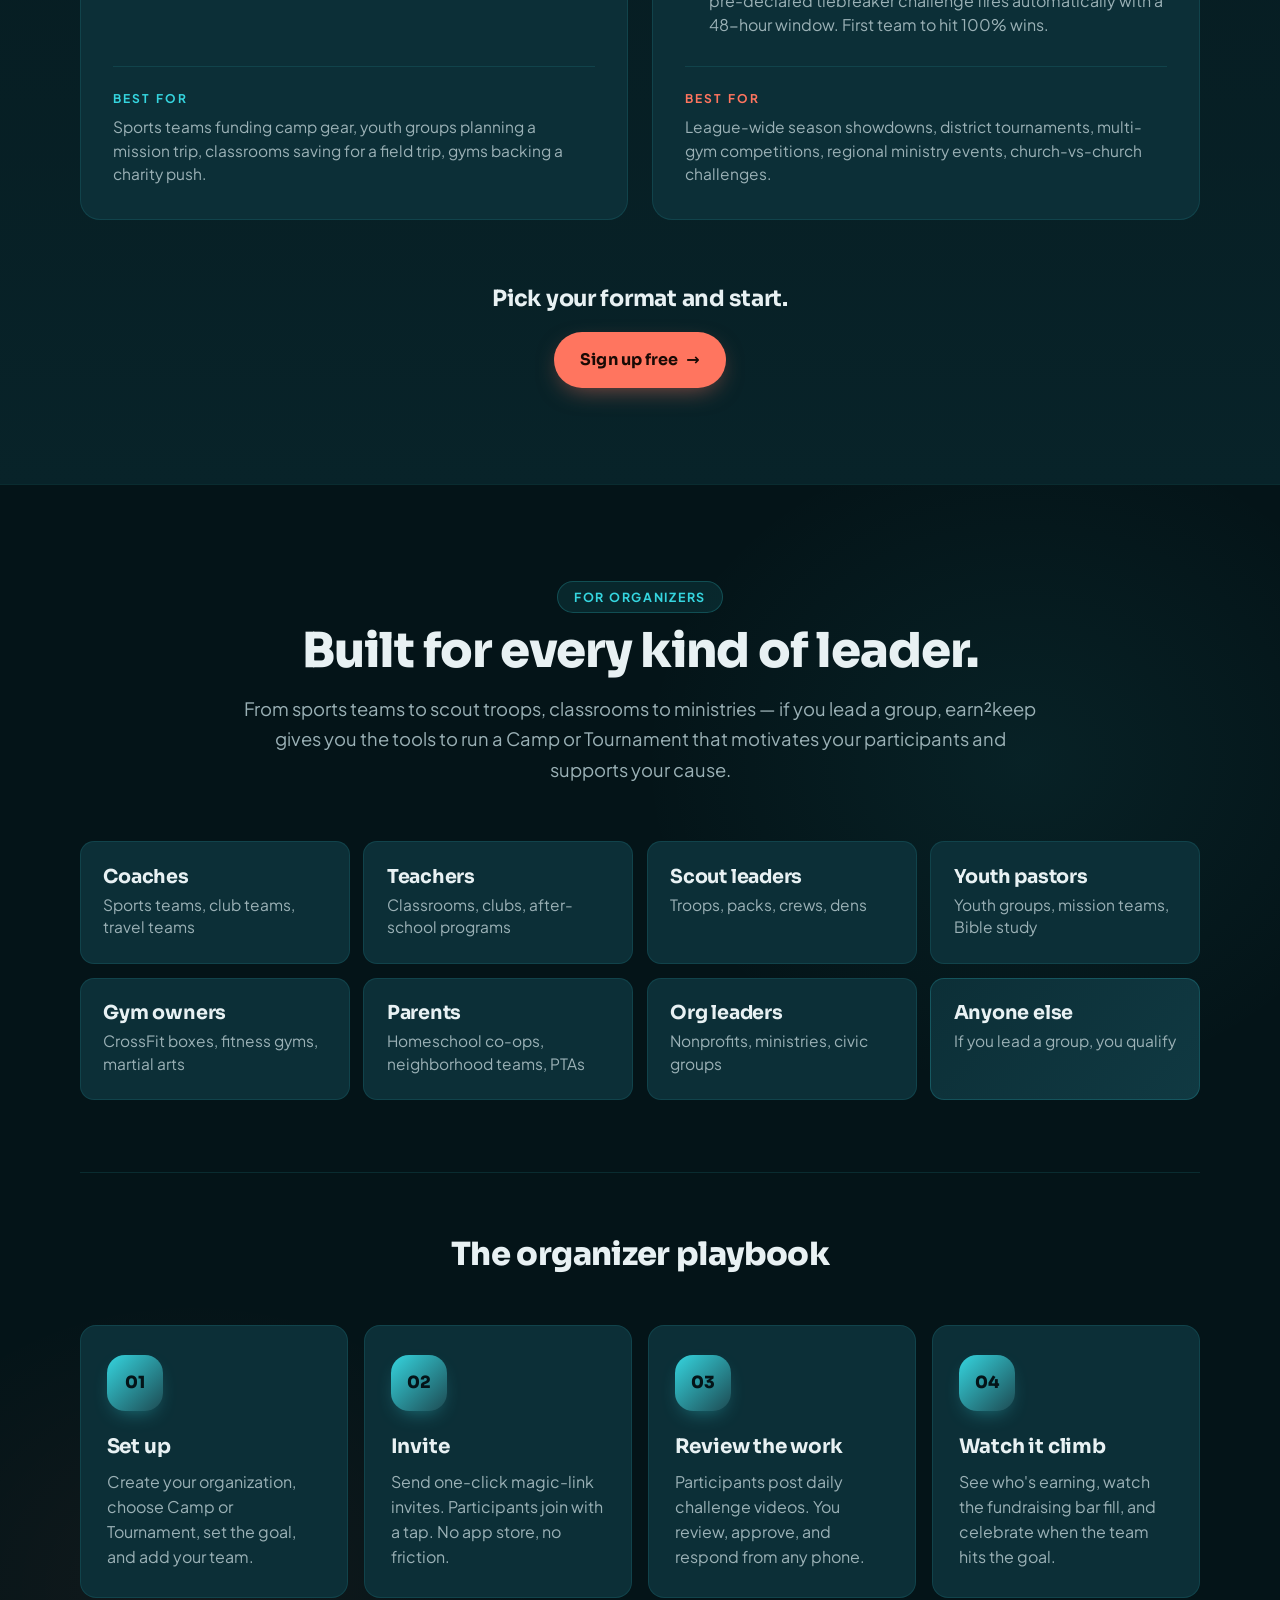
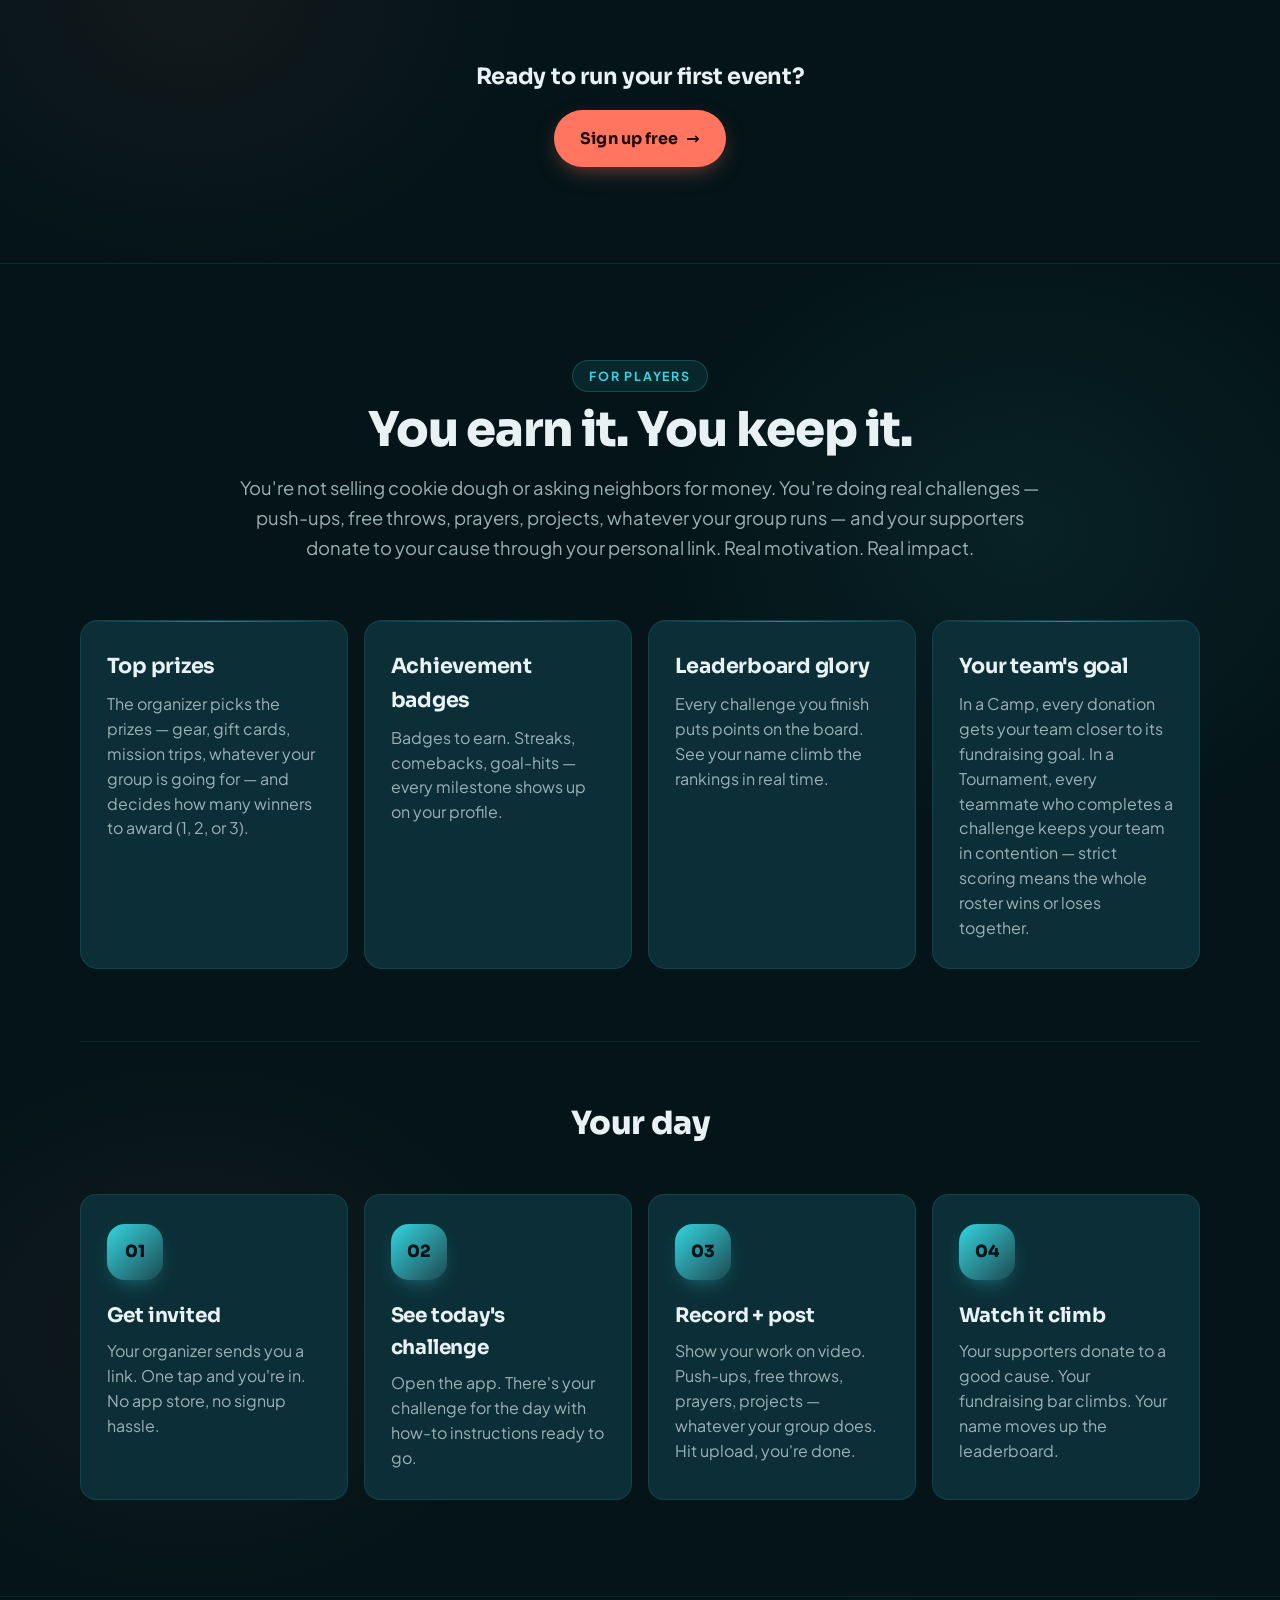
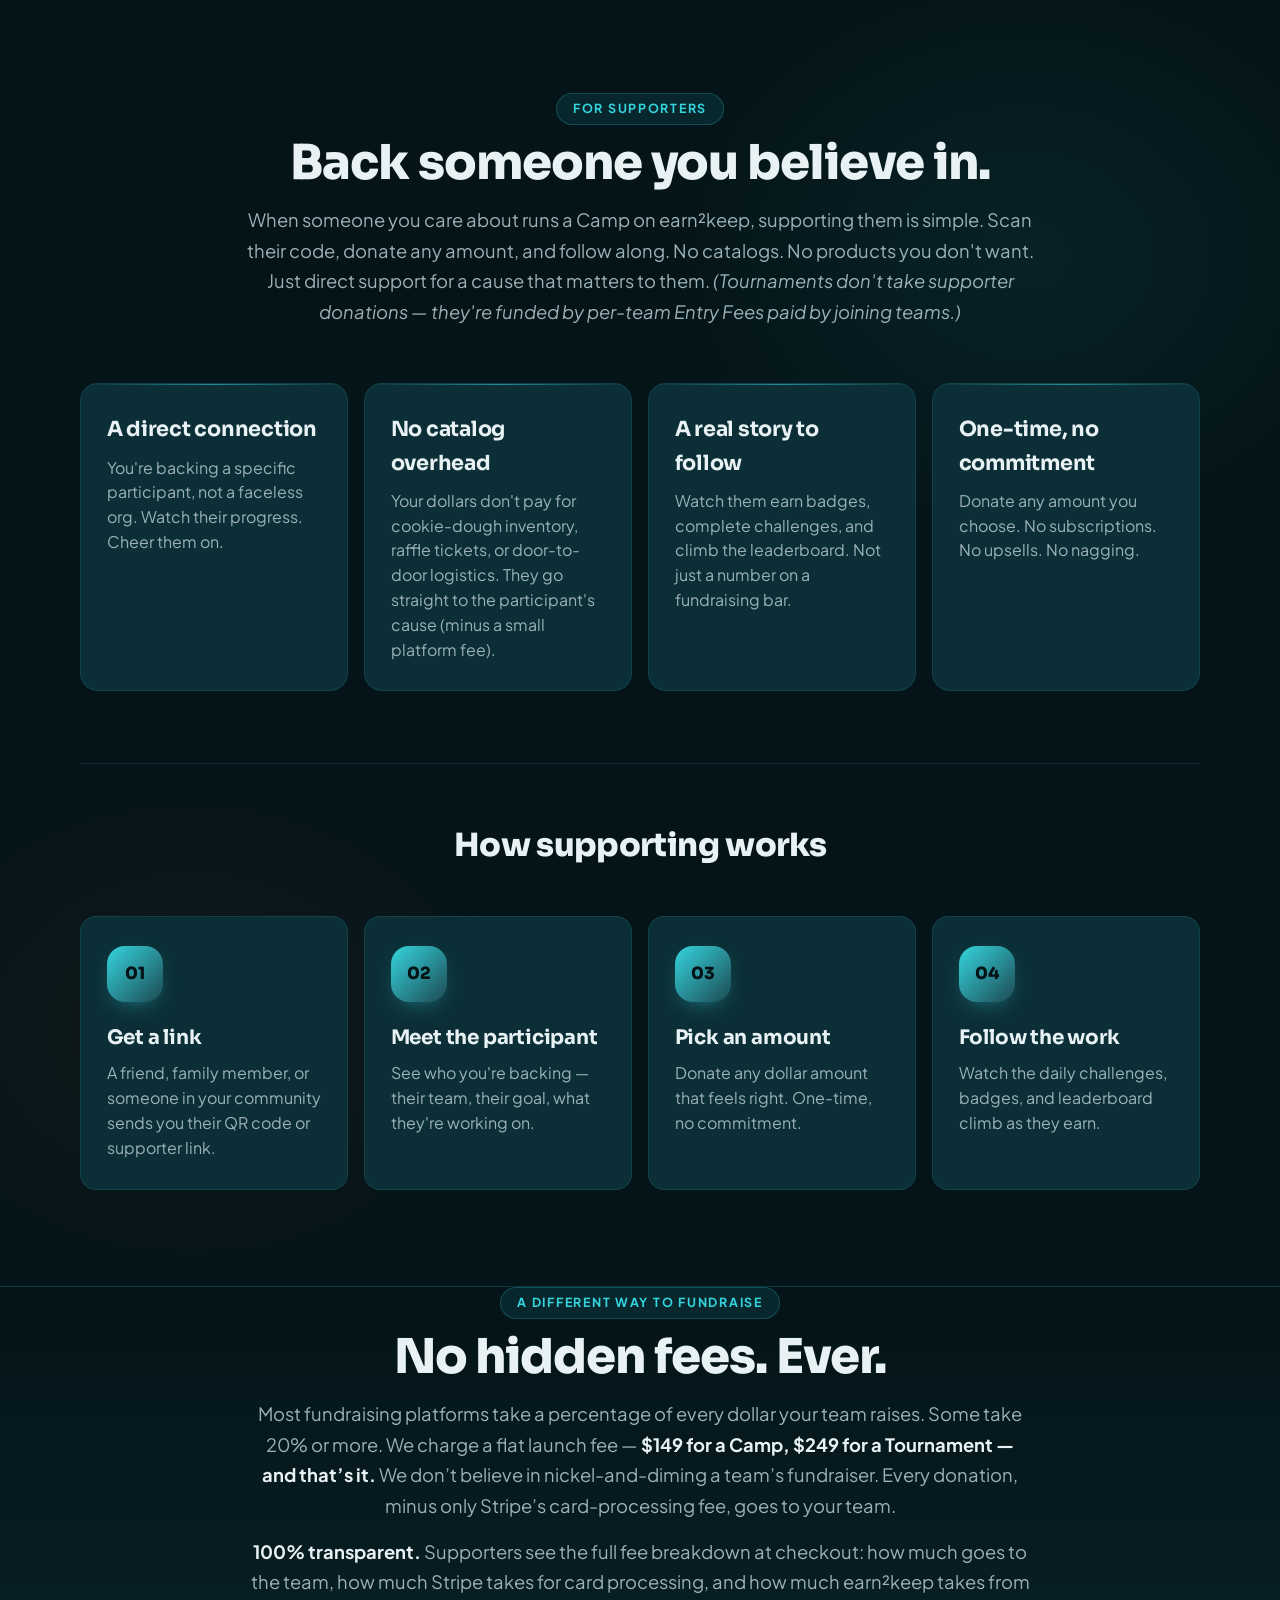
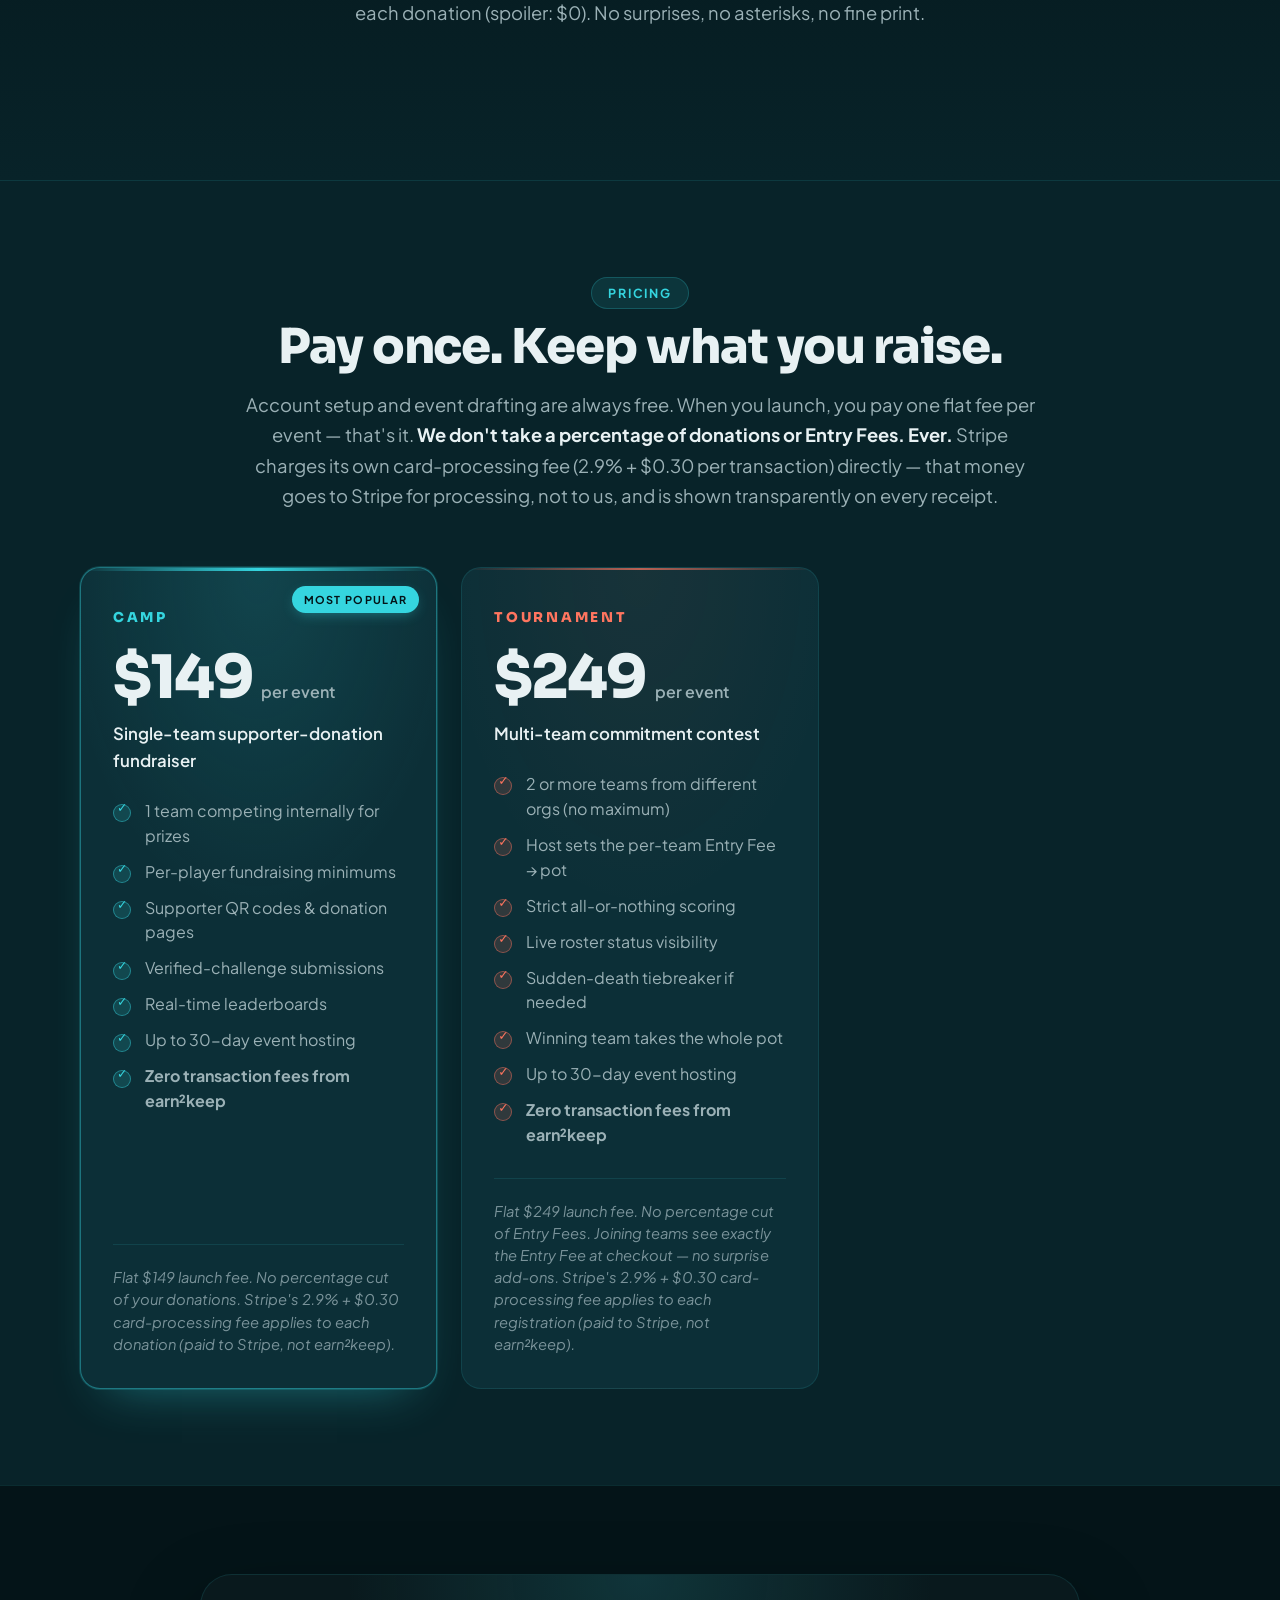
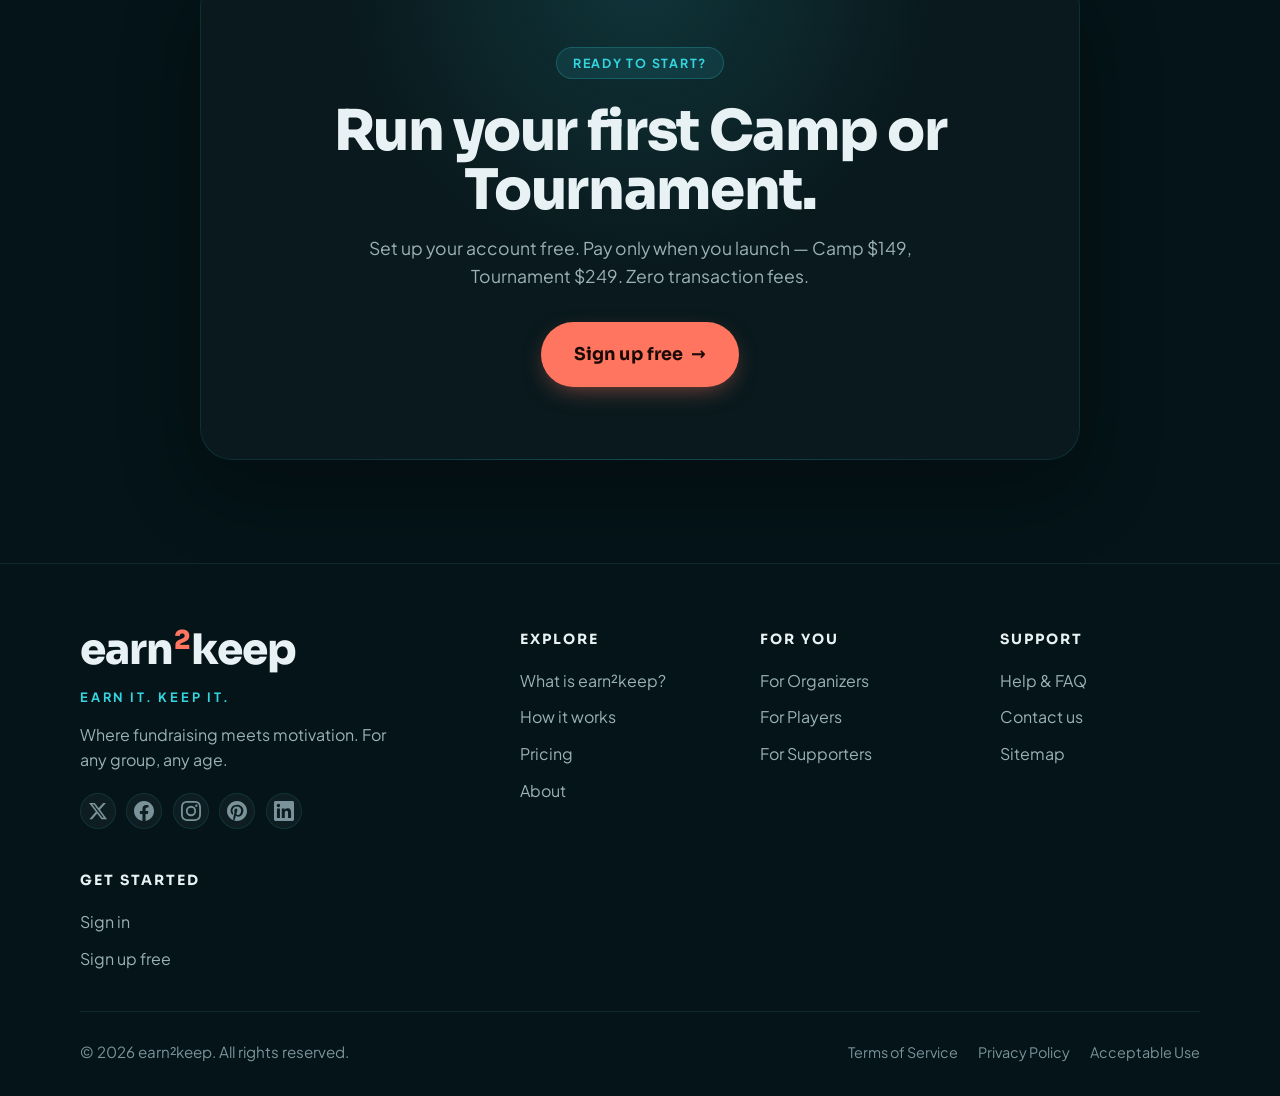
==== commit 88feb265: "Add files via upload" ====
--- a/index.html
+++ b/index.html
@@ -657,7 +657,7 @@
       <div class="container">
         <div class="cta-box">
           <span class="eyebrow">Ready to start?</span>
-          <h2 class="cta-box-title">Run your first Camp.</h2>
+          <h2 class="cta-box-title">Run your first Camp or Tournament.</h2>
           <p class="cta-box-text">Set up your account free. Pay only when you launch &mdash; Camp $149, Tournament $249. Zero transaction fees.</p>
           <a class="btn btn-primary btn-lg" href="https://app.earn2keep.com/signup">
             Sign up free<span class="arrow" aria-hidden="true">→</span>
--- a/styles.css
+++ b/styles.css
@@ -476,6 +476,7 @@
   color: var(--e2k-text-dim);
   margin: 0;
   line-height: 1.65;
+  text-align: center;
 }
 /* Slice 6.17 — when two section-ledes stack (e.g., a two-paragraph
    "what is" explanation), give them proper breathing room. */
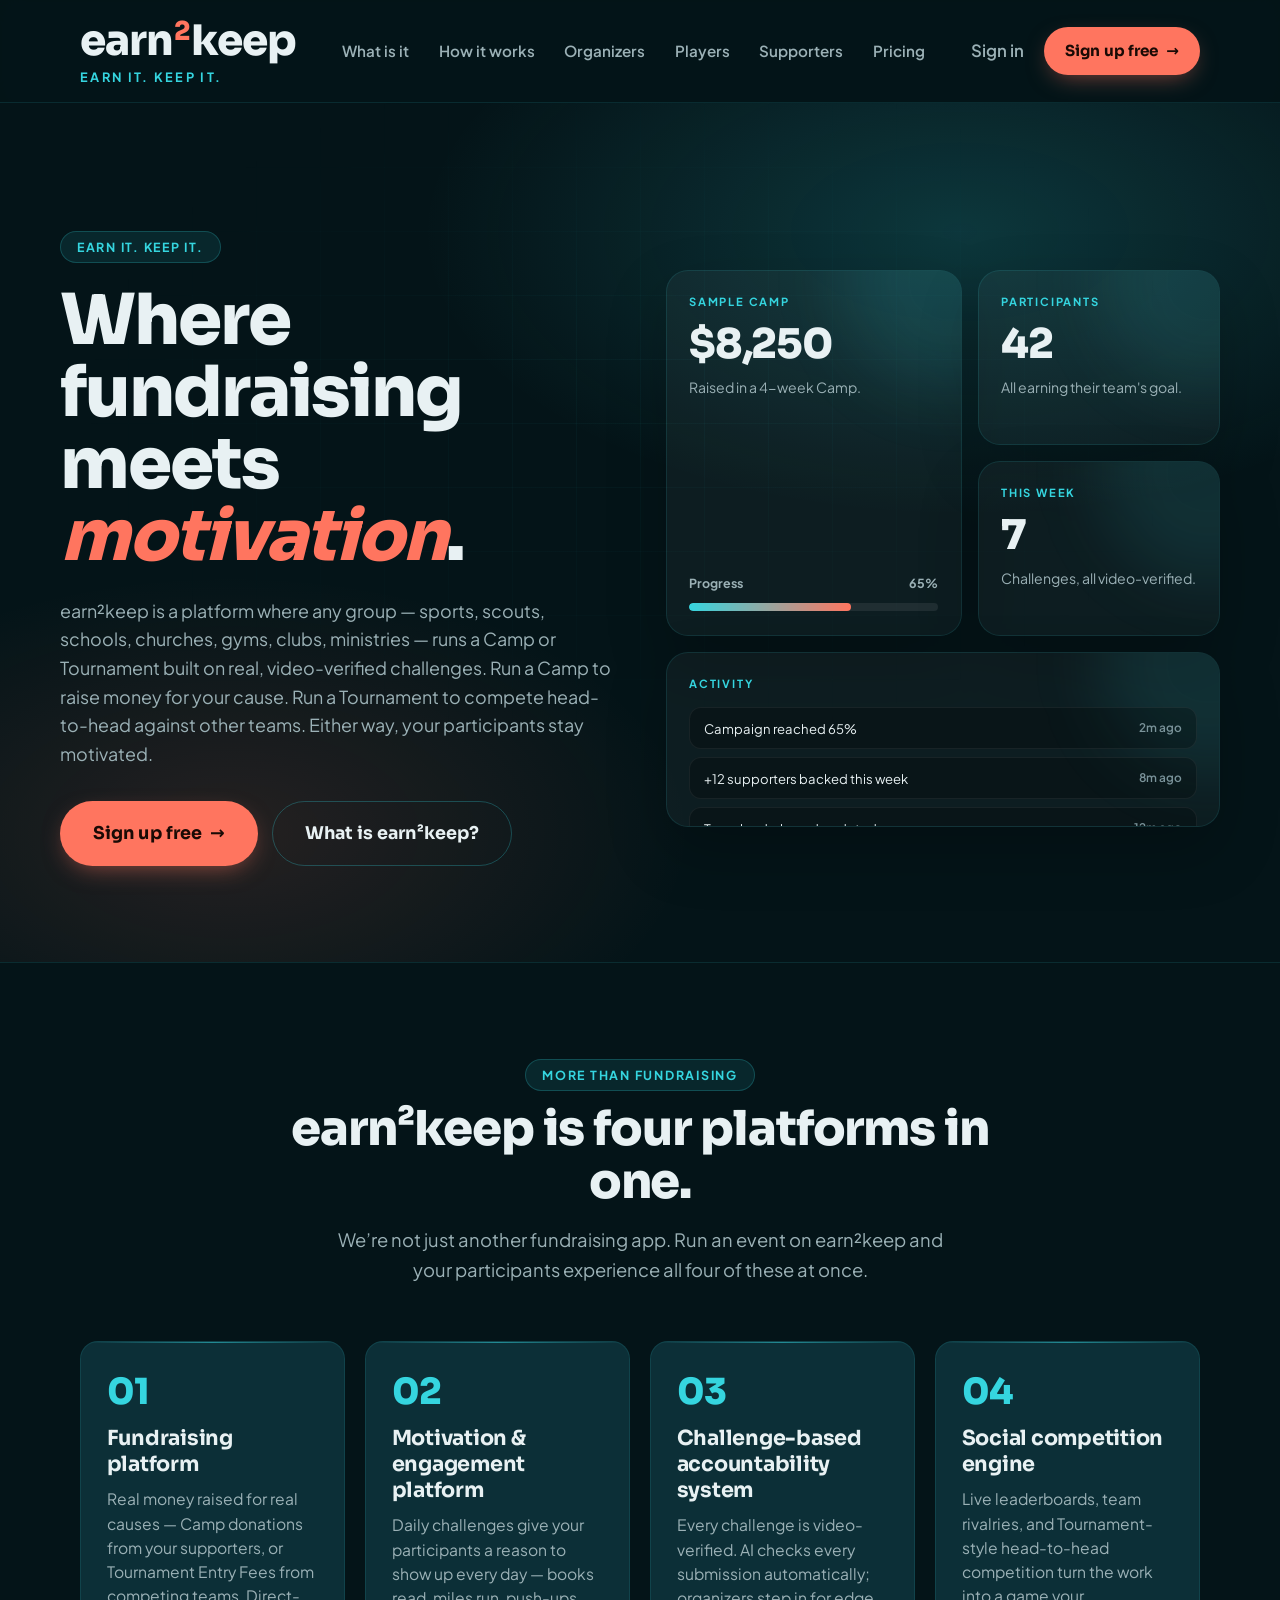
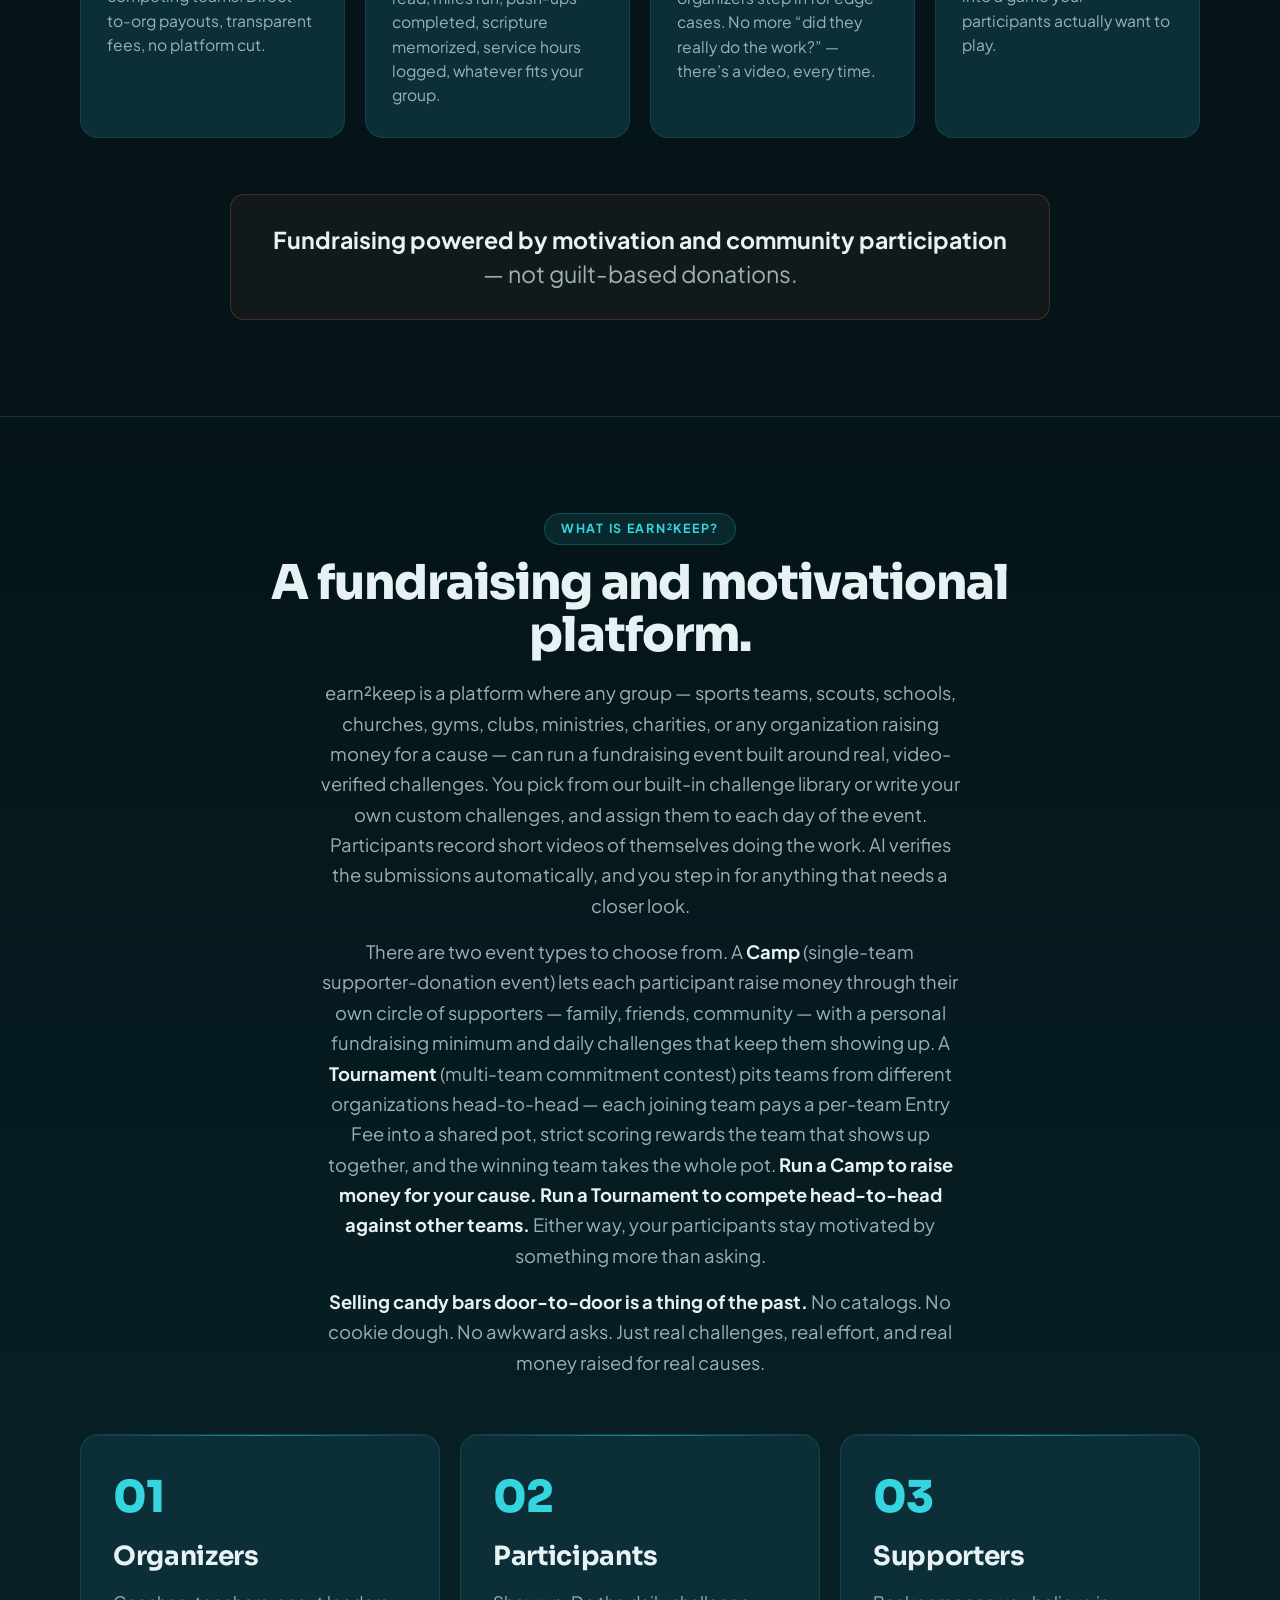
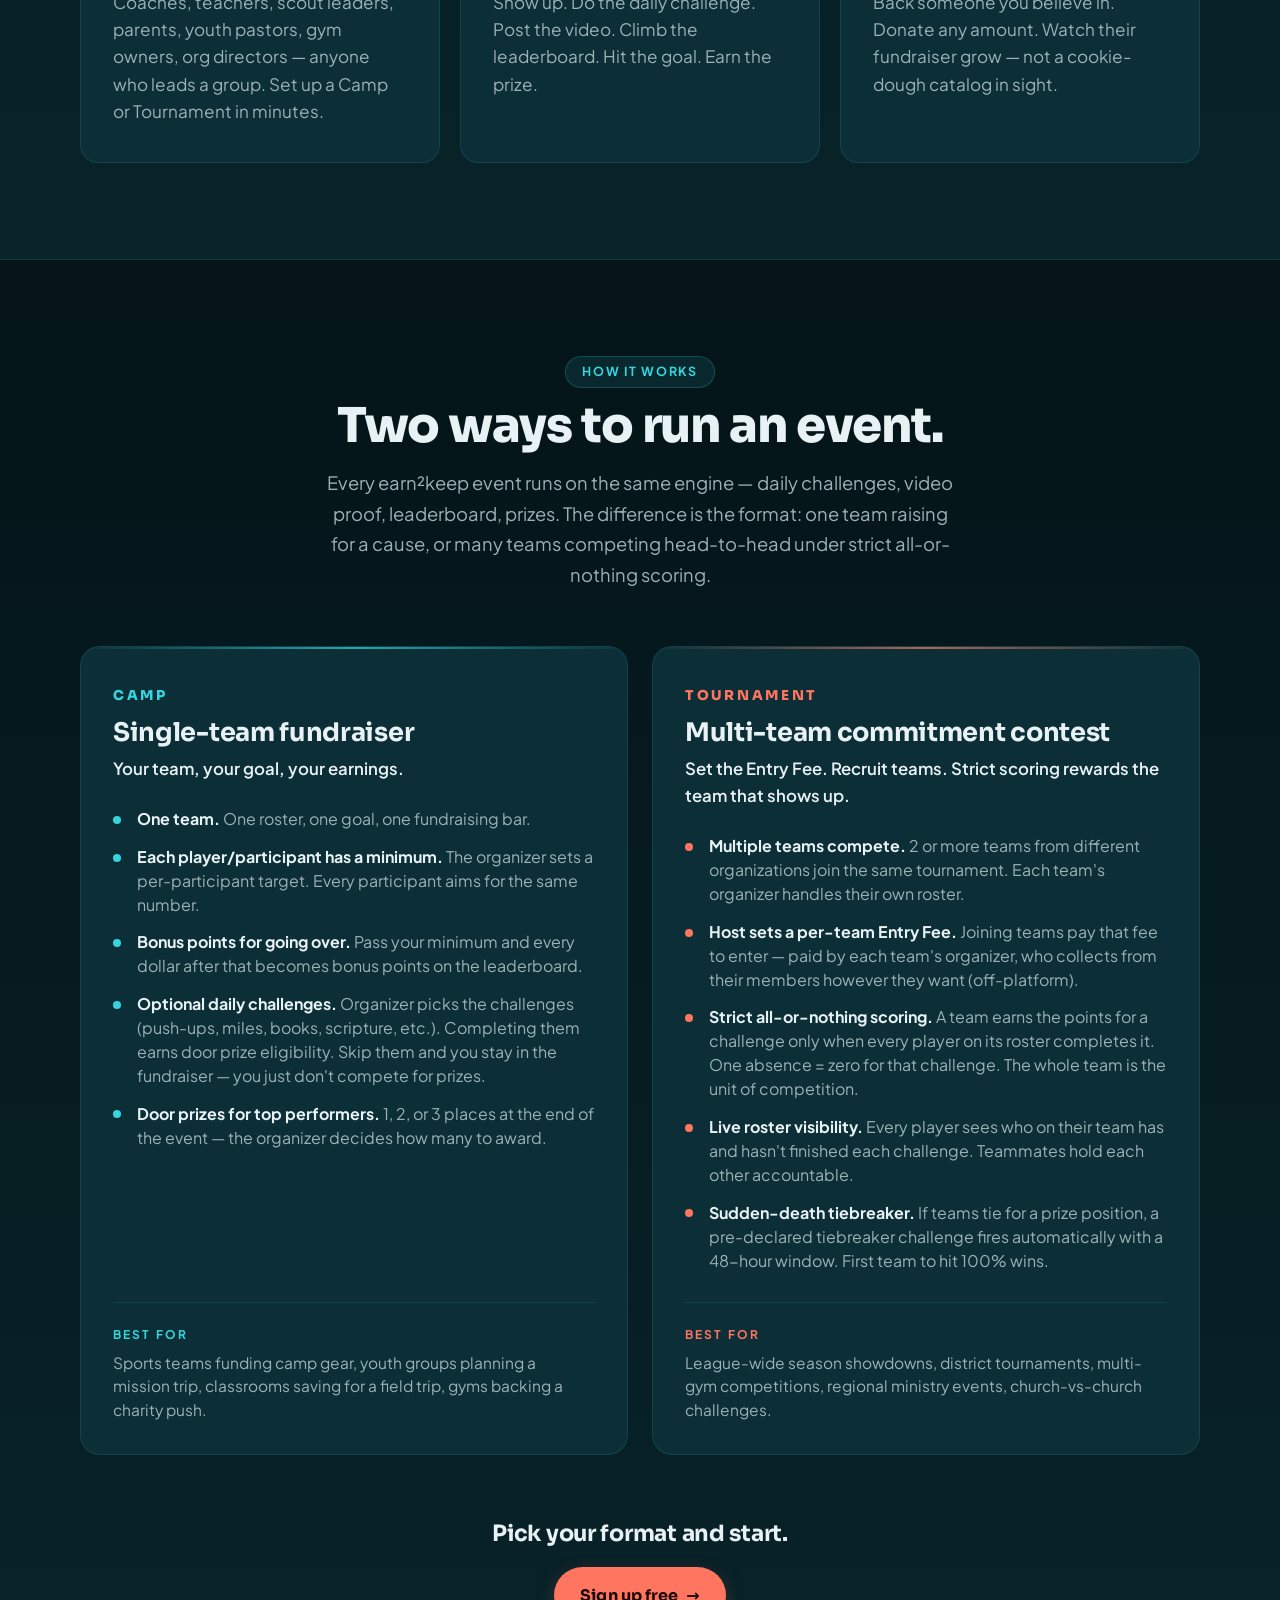
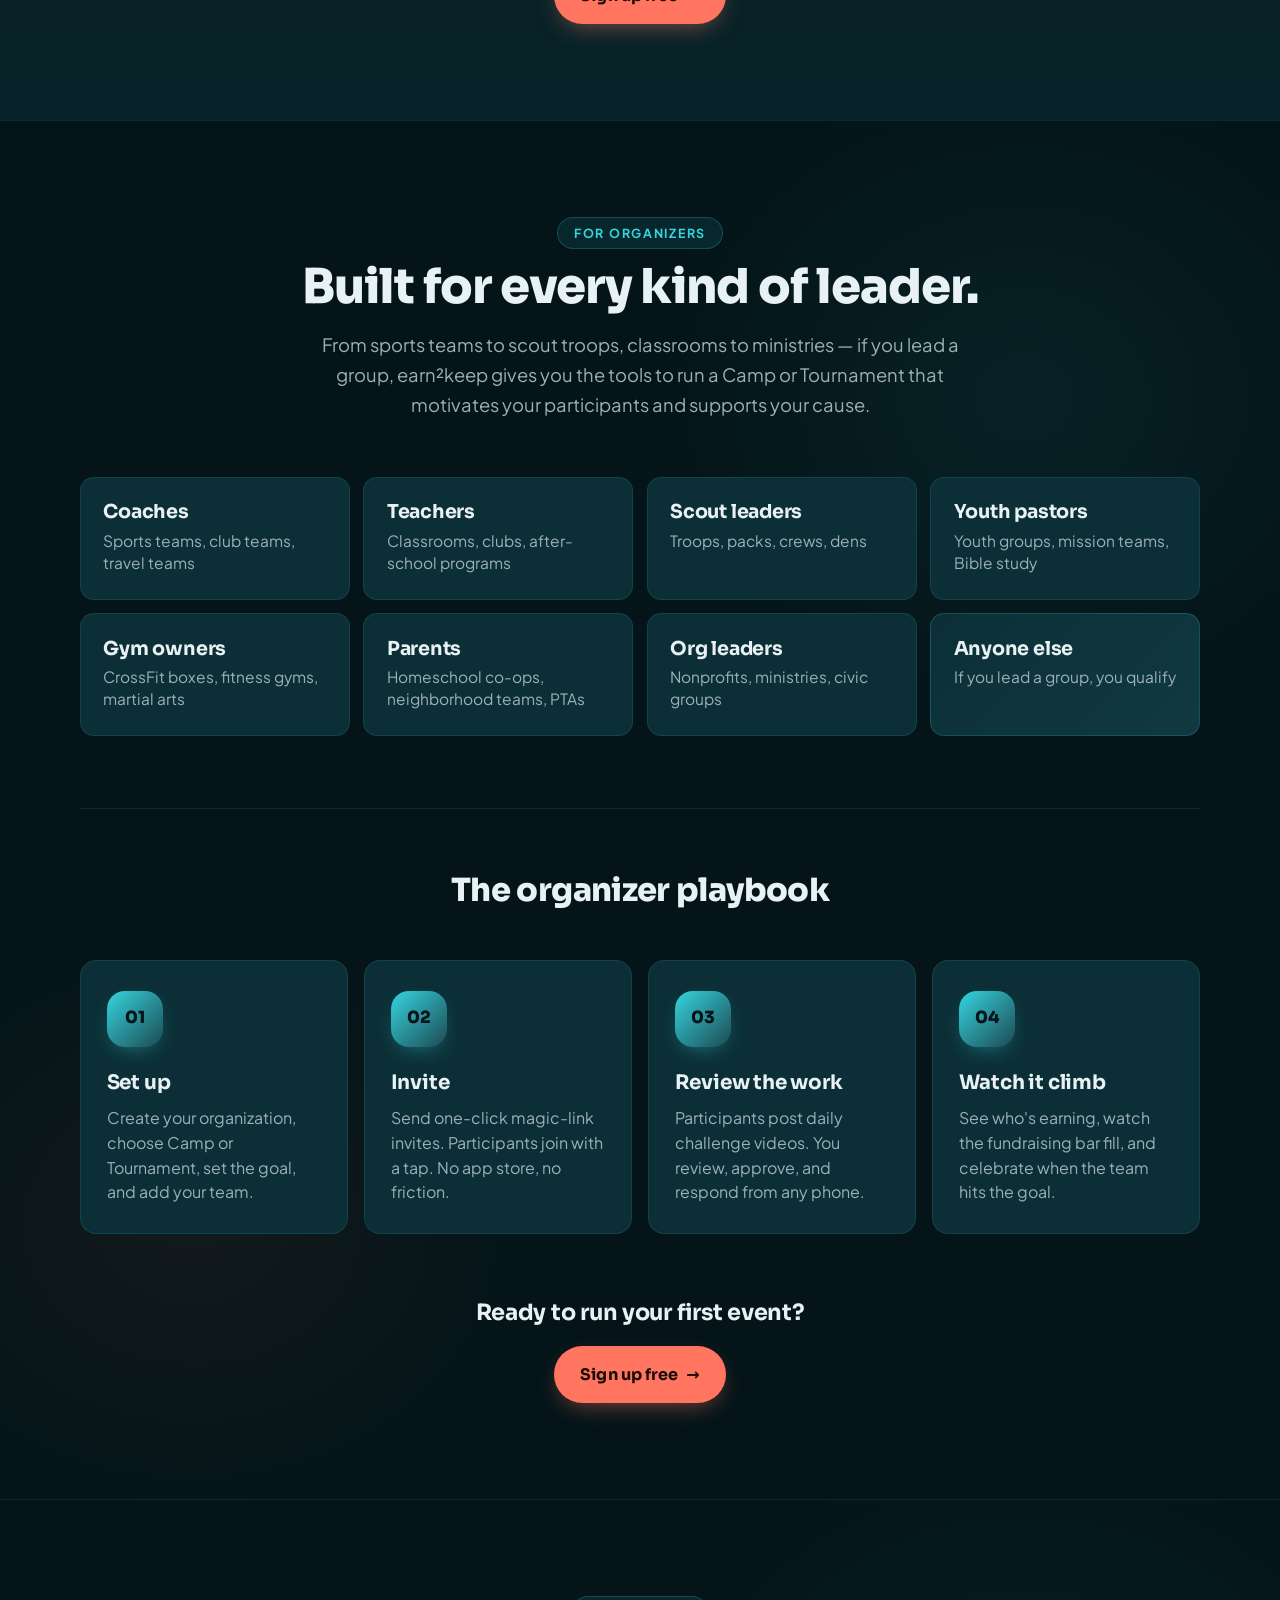
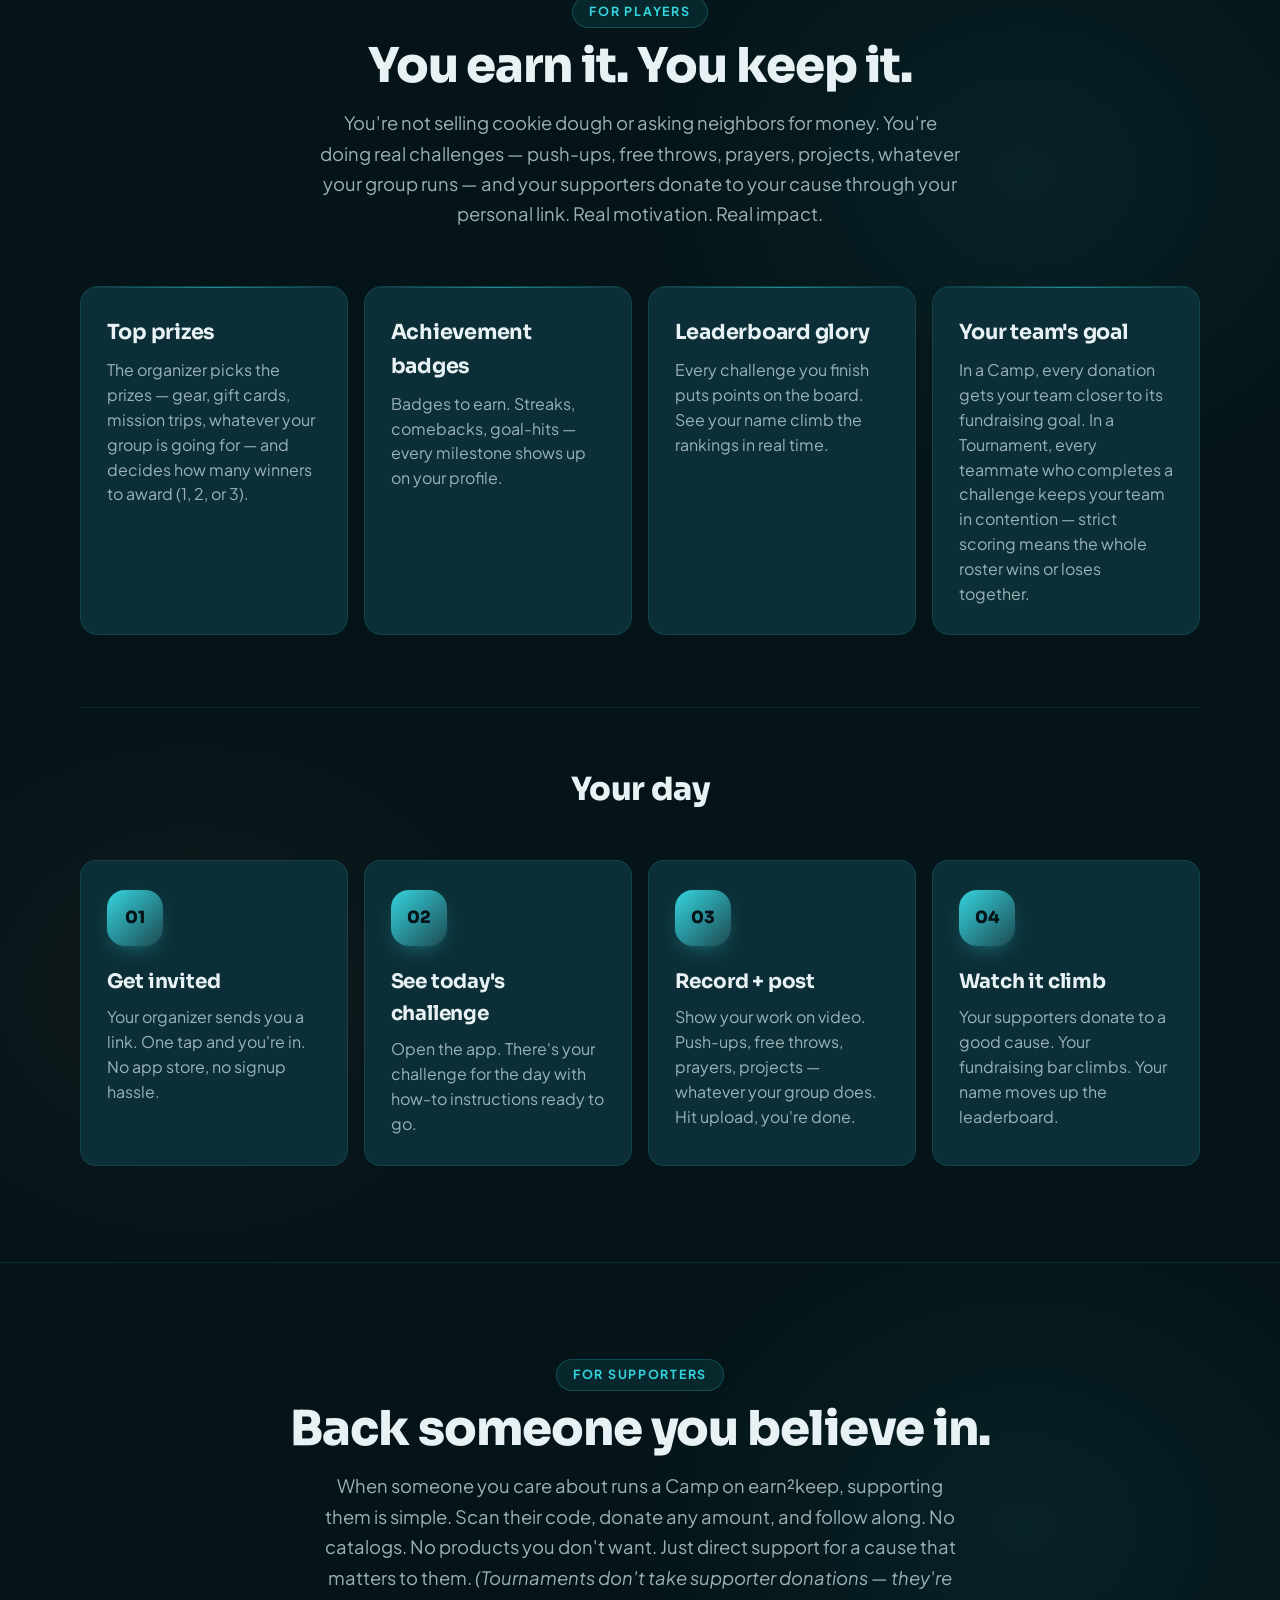
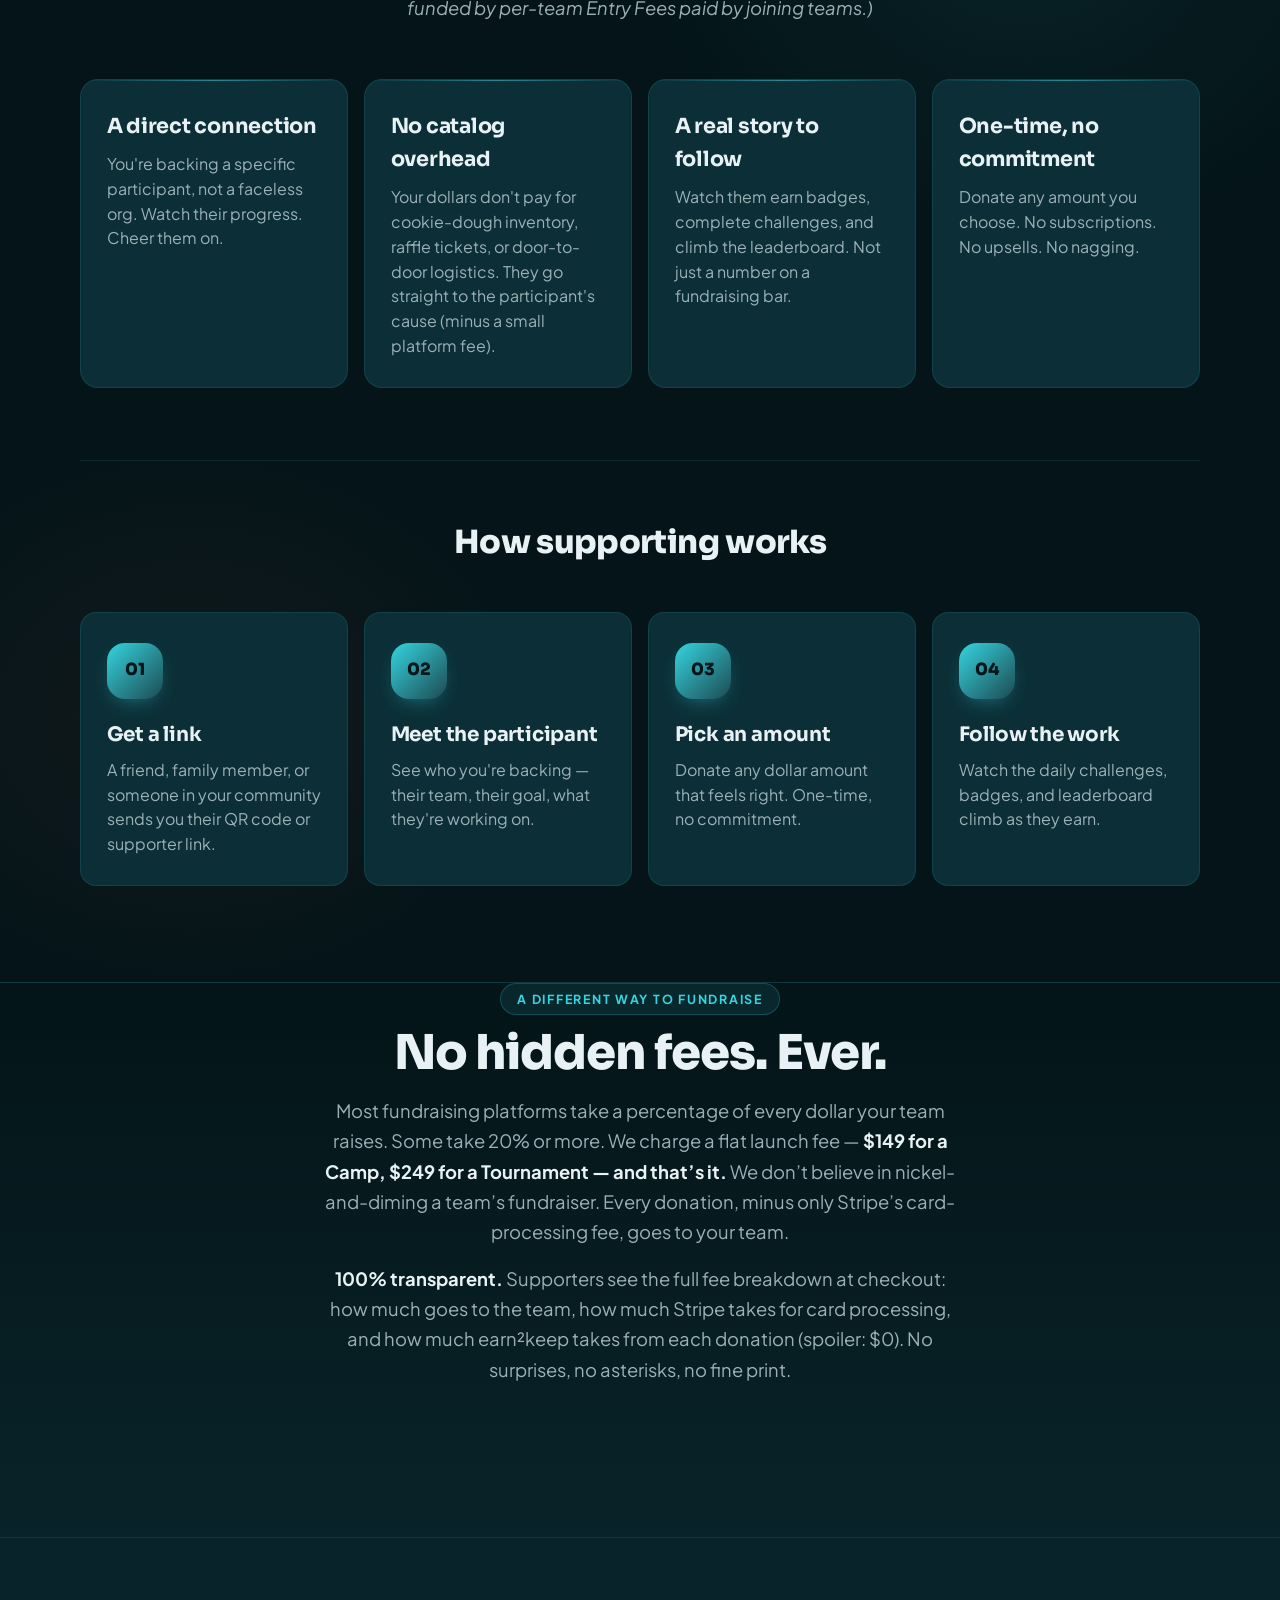
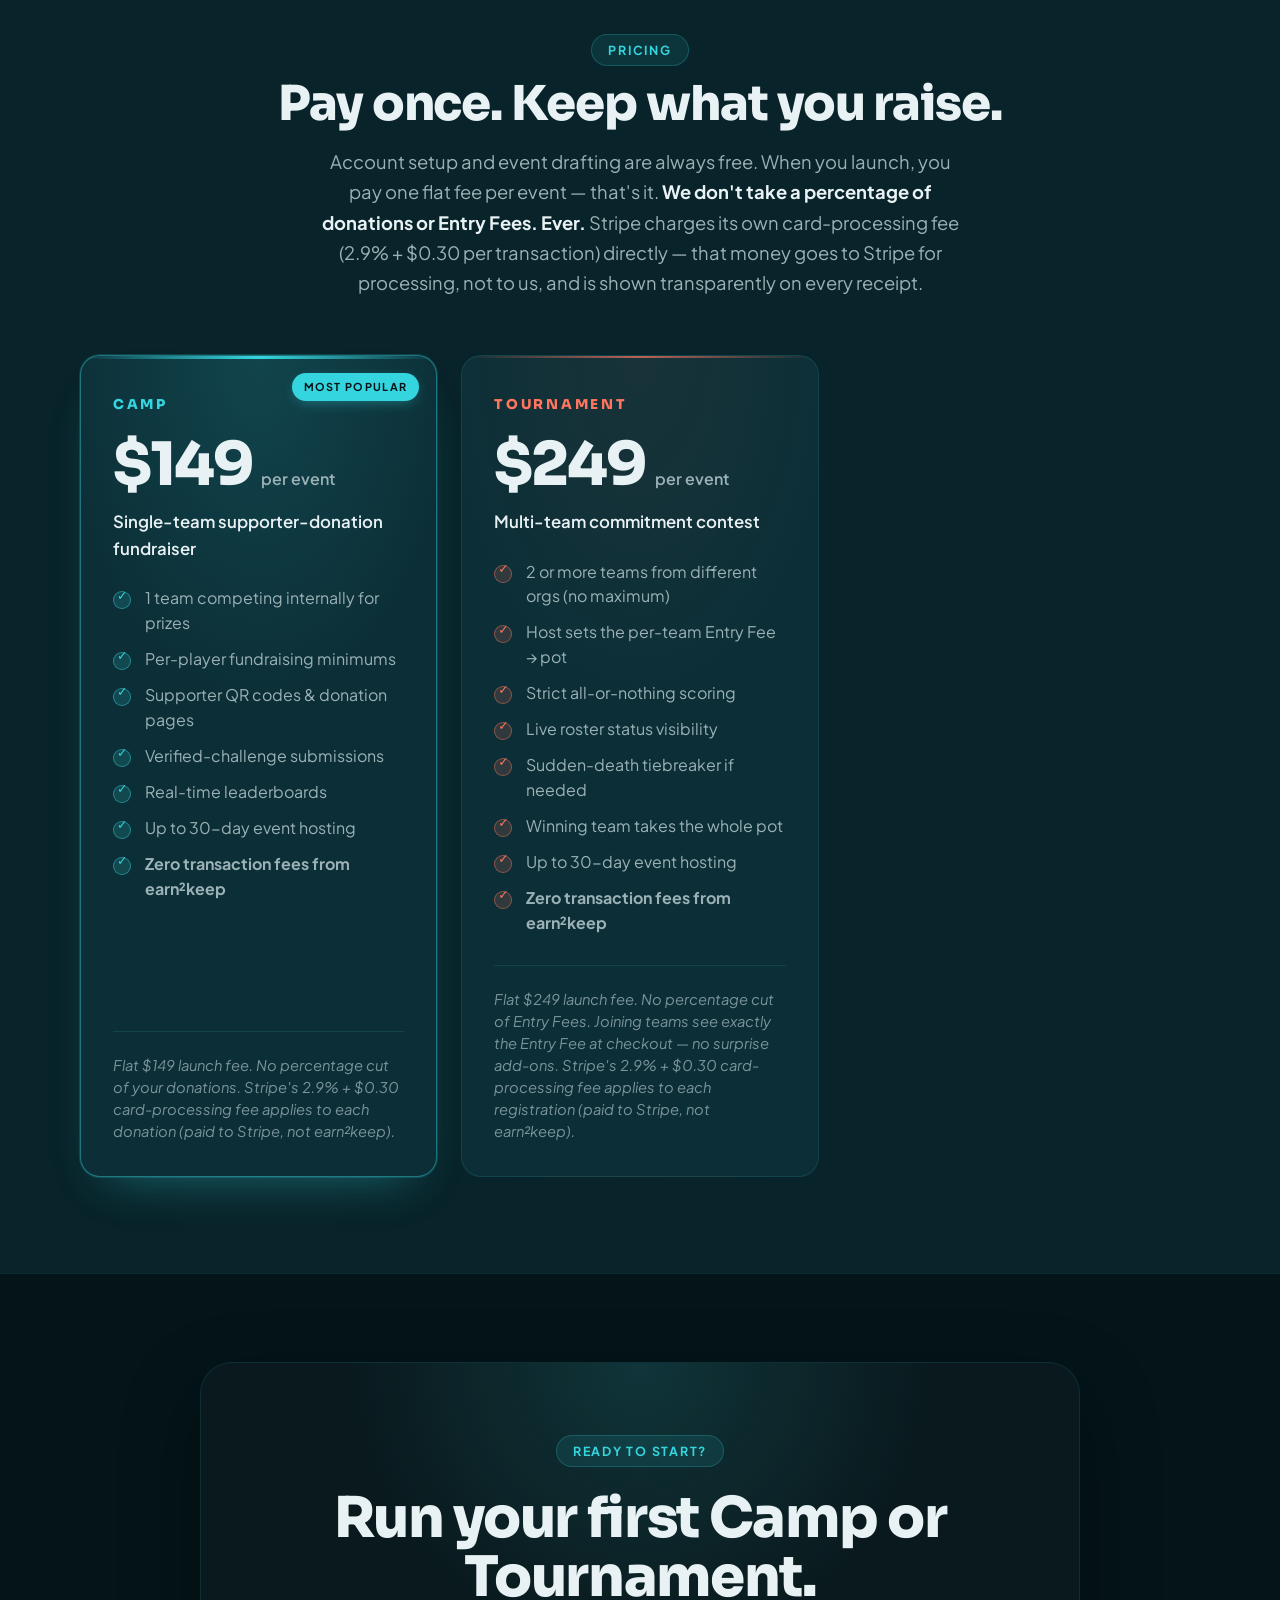
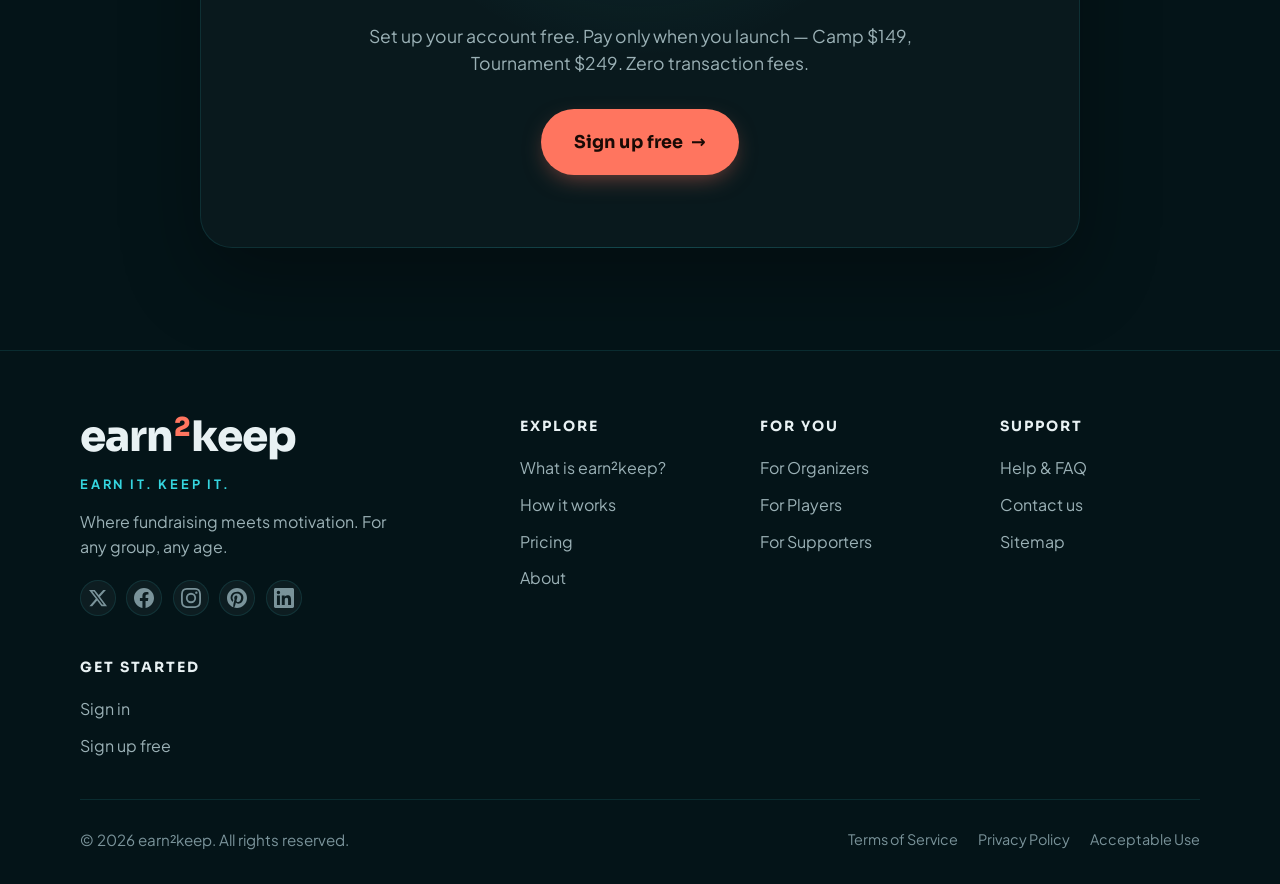
==== commit ee49b4c1: "Add files via upload" ====
--- a/index.html
+++ b/index.html
@@ -202,6 +202,60 @@
       </div>
     </section>
 
+    <!-- IDENTITY — "not just another fundraising app" / four platforms in one -->
+    <section class="four-things">
+      <div class="container">
+        <div class="section-head">
+          <span class="eyebrow">More than fundraising</span>
+          <h2 class="section-title">earn²keep is four platforms in one.</h2>
+          <p class="section-lede">
+            We&rsquo;re not just another fundraising app. Run an event on earn²keep and your participants experience all four of these at once.
+          </p>
+        </div>
+
+        <div class="four-grid">
+
+          <article class="four-card">
+            <span class="four-num">01</span>
+            <h3 class="four-title">Fundraising platform</h3>
+            <p class="four-text">
+              Real money raised for real causes &mdash; Camp donations from your supporters, or Tournament Entry Fees from competing teams. Direct-to-org payouts, transparent fees, no platform cut.
+            </p>
+          </article>
+
+          <article class="four-card">
+            <span class="four-num">02</span>
+            <h3 class="four-title">Motivation &amp; engagement platform</h3>
+            <p class="four-text">
+              Daily challenges give your participants a reason to show up every day &mdash; books read, miles run, push-ups completed, scripture memorized, service hours logged, whatever fits your group.
+            </p>
+          </article>
+
+          <article class="four-card">
+            <span class="four-num">03</span>
+            <h3 class="four-title">Challenge-based accountability system</h3>
+            <p class="four-text">
+              Every challenge is video-verified. AI checks every submission automatically; organizers step in for edge cases. No more &ldquo;did they really do the work?&rdquo; &mdash; there&rsquo;s a video, every time.
+            </p>
+          </article>
+
+          <article class="four-card">
+            <span class="four-num">04</span>
+            <h3 class="four-title">Social competition engine</h3>
+            <p class="four-text">
+              Live leaderboards, team rivalries, and Tournament-style head-to-head competition turn the work into a game your participants actually want to play.
+            </p>
+          </article>
+
+        </div>
+
+        <p class="four-closer">
+          <strong>Fundraising powered by motivation and community participation</strong> &mdash; not guilt-based donations.
+        </p>
+
+      </div>
+    </section>
+
     <!-- VALUE PROP -->
     <section id="what-is-earn2keep" class="value-prop">
       <div class="container">
--- a/styles.css
+++ b/styles.css
@@ -451,6 +451,83 @@
   white-space: nowrap;
 }
 
+/* ---------- Four-things "not just fundraising" identity section ---------- */
+.four-things {
+  padding: clamp(4rem, 8vw, 6rem) 0;
+  background: var(--e2k-bg);
+  border-top: 1px solid var(--e2k-border);
+}
+.four-grid {
+  display: grid;
+  grid-template-columns: repeat(auto-fit, minmax(240px, 1fr));
+  gap: 1.25rem;
+}
+.four-card {
+  position: relative;
+  padding: 2rem 1.6rem 1.85rem;
+  background: var(--e2k-bg-3);
+  border: 1px solid var(--e2k-border);
+  border-radius: 18px;
+  overflow: hidden;
+  transition: transform 0.25s ease, border-color 0.25s ease, background 0.25s ease;
+}
+.four-card::before {
+  content: '';
+  position: absolute;
+  top: 0;
+  left: 0;
+  right: 0;
+  height: 1px;
+  background: linear-gradient(90deg, transparent, var(--e2k-cyan), transparent);
+  opacity: 0.55;
+}
+.four-card:hover {
+  transform: translateY(-3px);
+  border-color: var(--e2k-border-strong);
+  background: #0e353e;
+}
+.four-num {
+  display: block;
+  font-family: var(--font-display);
+  font-size: 2.25rem;
+  font-weight: 800;
+  letter-spacing: -0.025em;
+  color: var(--e2k-cyan);
+  line-height: 1;
+  margin-bottom: 0.9rem;
+}
+.four-title {
+  font-family: var(--font-display);
+  font-size: 1.3rem;
+  font-weight: 700;
+  letter-spacing: -0.012em;
+  margin: 0 0 0.65rem;
+  color: var(--e2k-text);
+  line-height: 1.25;
+}
+.four-text {
+  font-size: 0.98rem;
+  color: var(--e2k-text-dim);
+  margin: 0;
+  line-height: 1.55;
+}
+.four-closer {
+  margin: clamp(2.5rem, 5vw, 3.5rem) auto 0;
+  max-width: 820px;
+  text-align: center;
+  font-size: clamp(1.15rem, 2.2vw, 1.45rem);
+  color: var(--e2k-text-dim);
+  line-height: 1.45;
+  padding: clamp(1.25rem, 2.5vw, 1.75rem) clamp(1.5rem, 3vw, 2.25rem);
+  background: rgba(255, 117, 95, 0.06);
+  border: 1px solid rgba(255, 117, 95, 0.22);
+  border-radius: 14px;
+}
+.four-closer strong {
+  color: var(--e2k-text);
+  font-weight: 700;
+}
+
 /* ---------- Value prop section ---------- */
 .value-prop {
   padding: clamp(4rem, 8vw, 6rem) 0;
@@ -474,7 +551,8 @@
 .section-lede {
   font-size: 1.15rem;
   color: var(--e2k-text-dim);
-  margin: 0;
+  margin: 0 auto;
+  max-width: 640px;
   line-height: 1.65;
   text-align: center;
 }
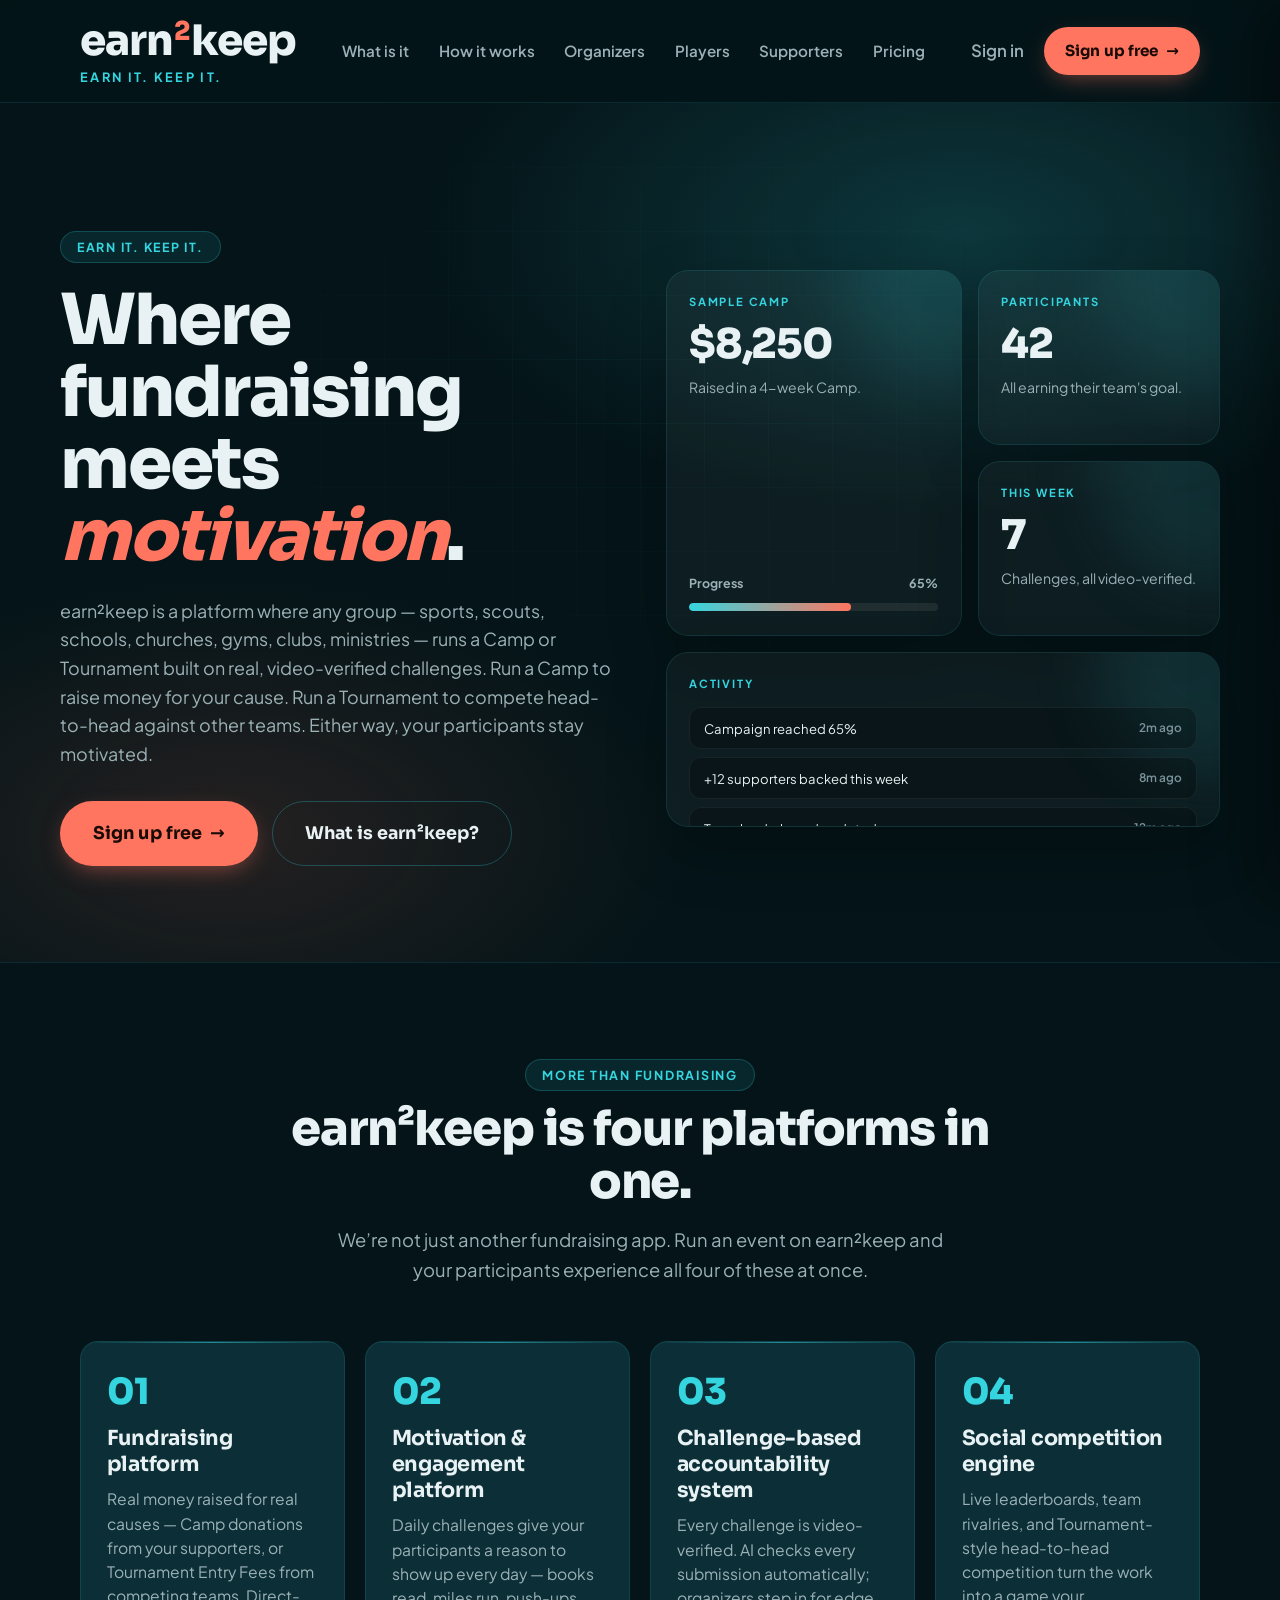
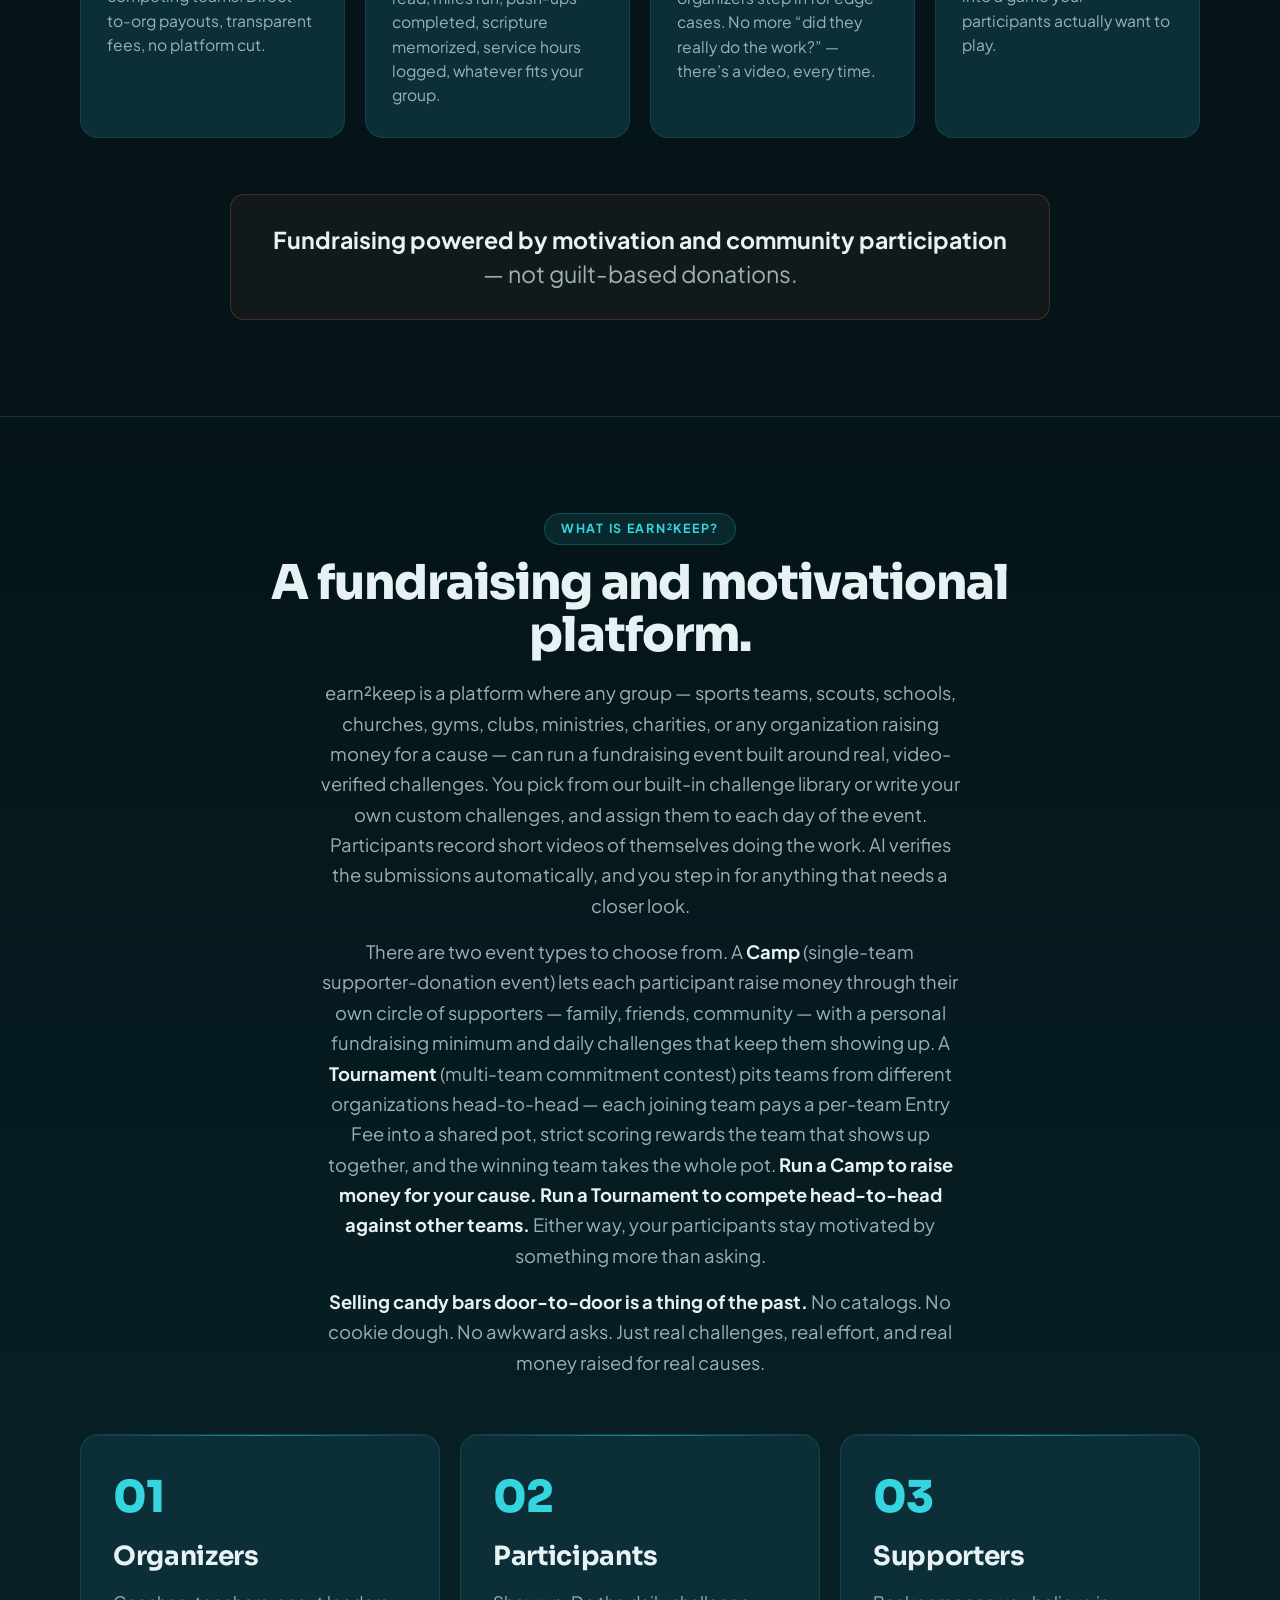
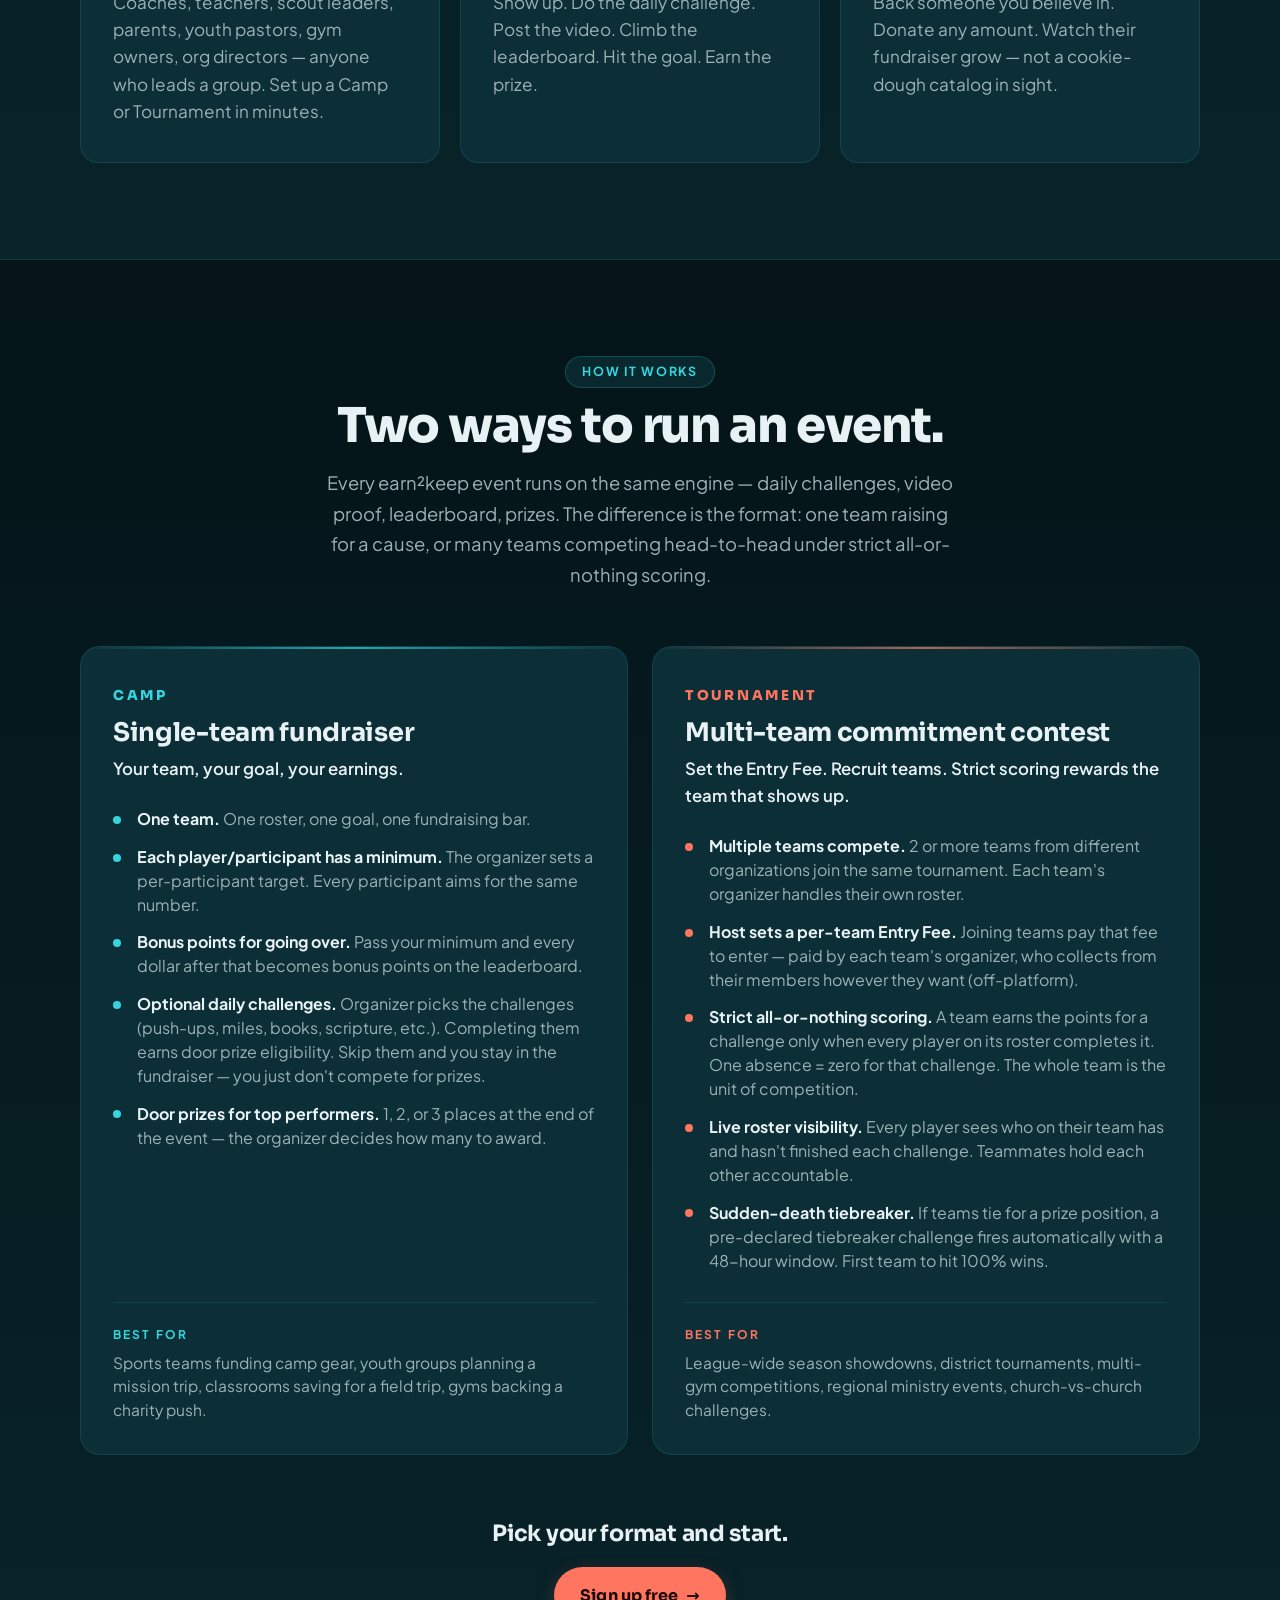
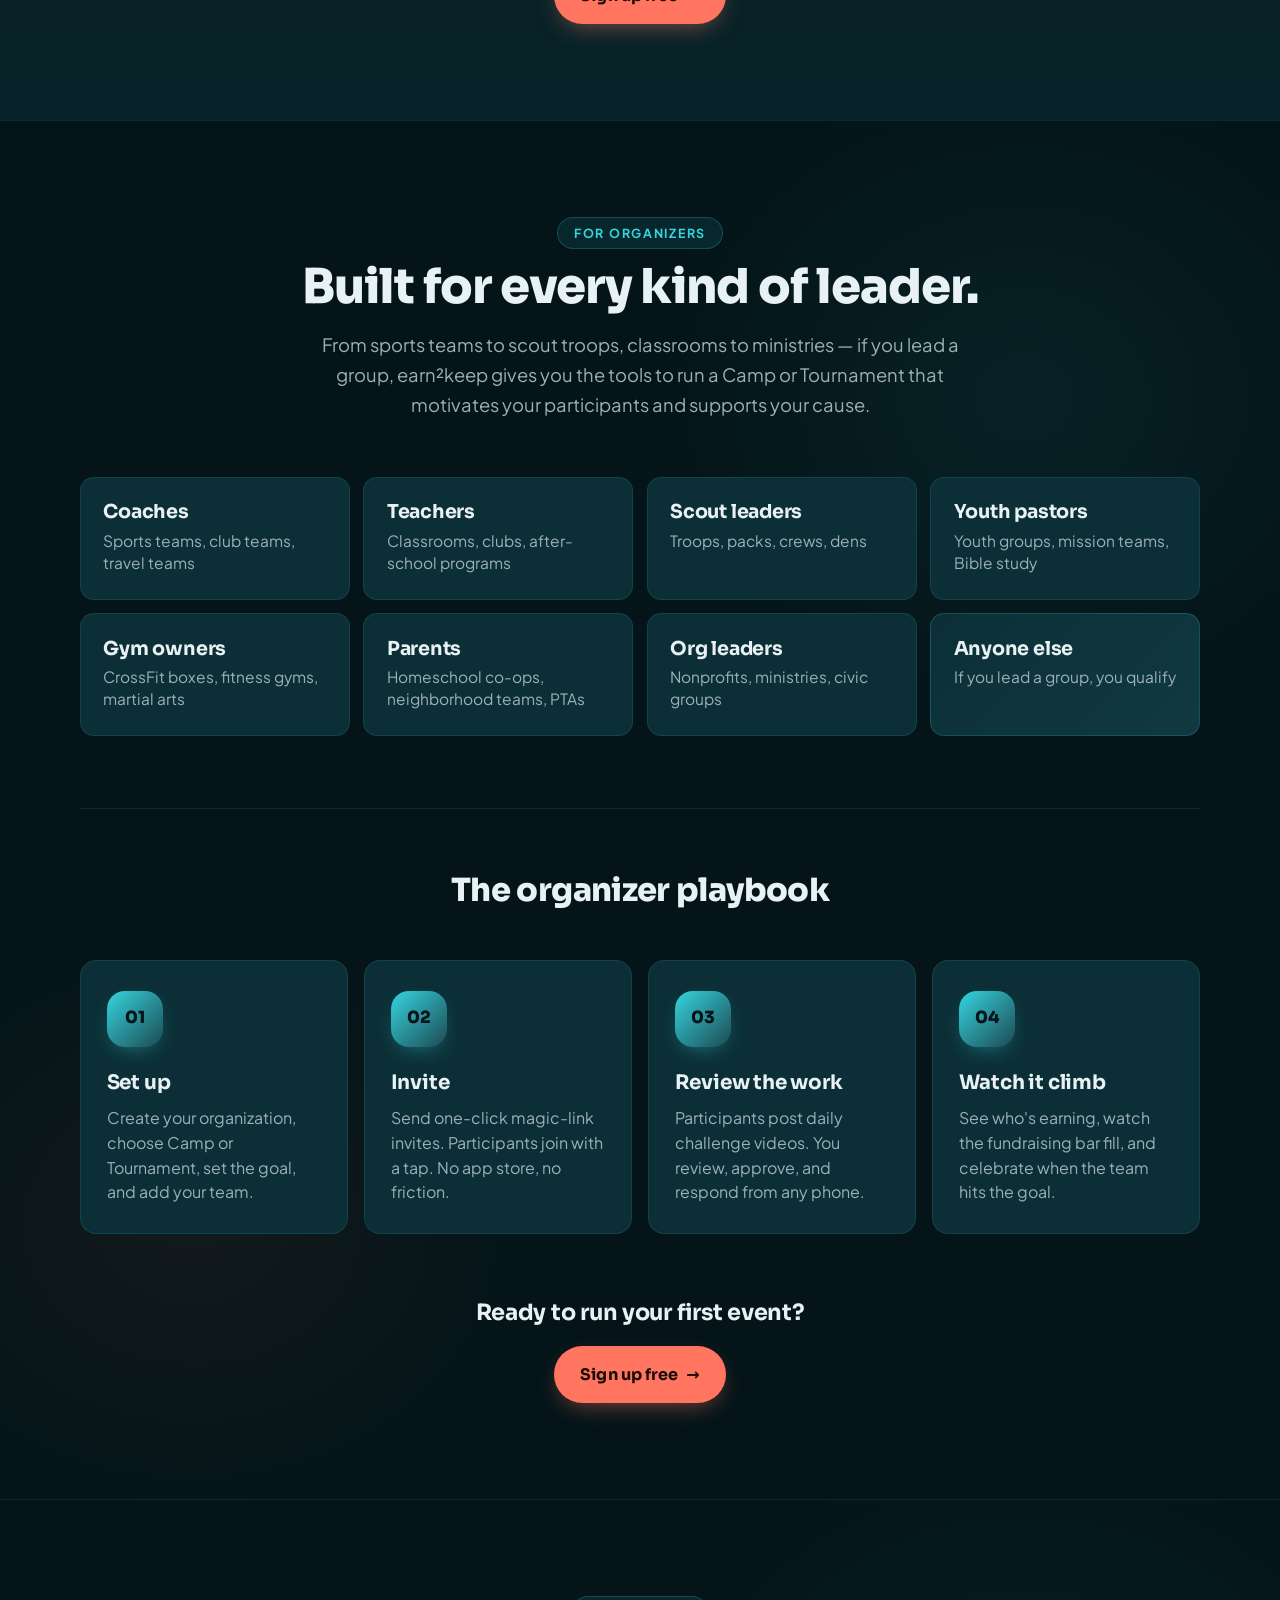
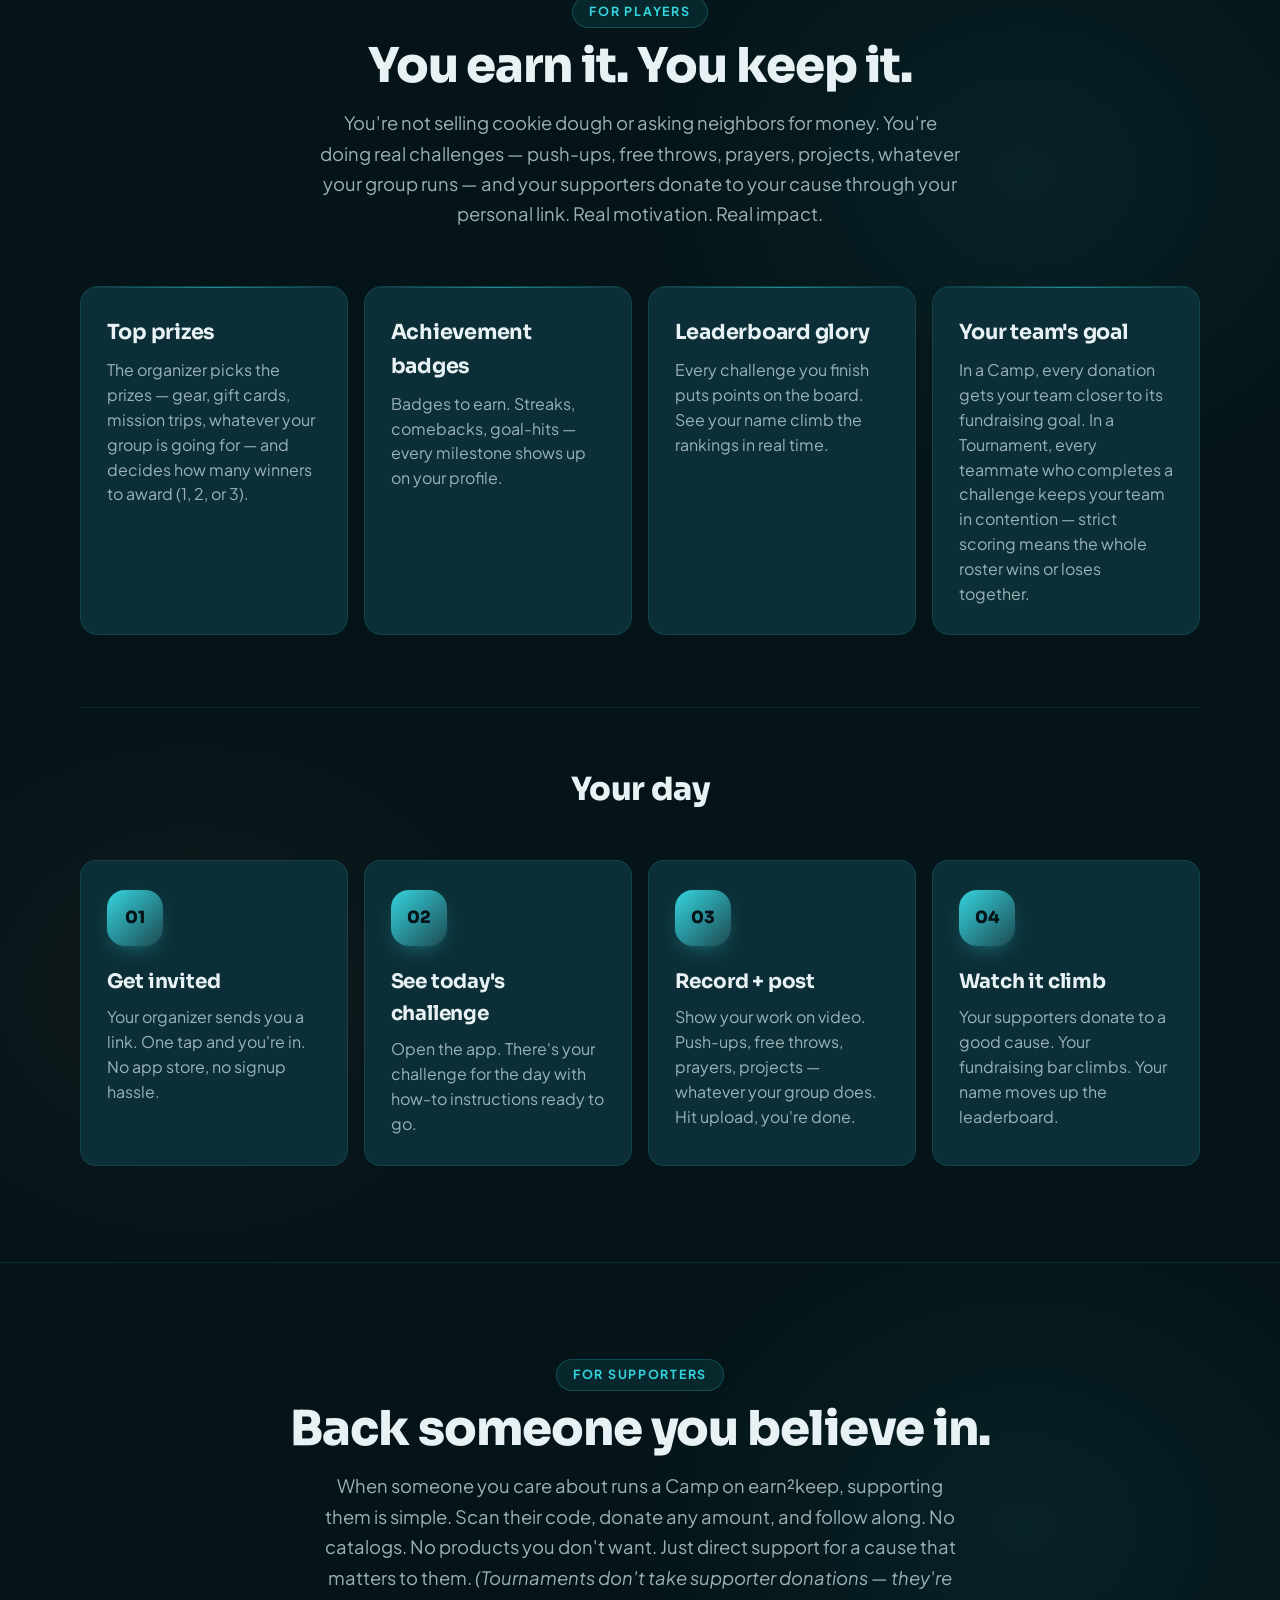
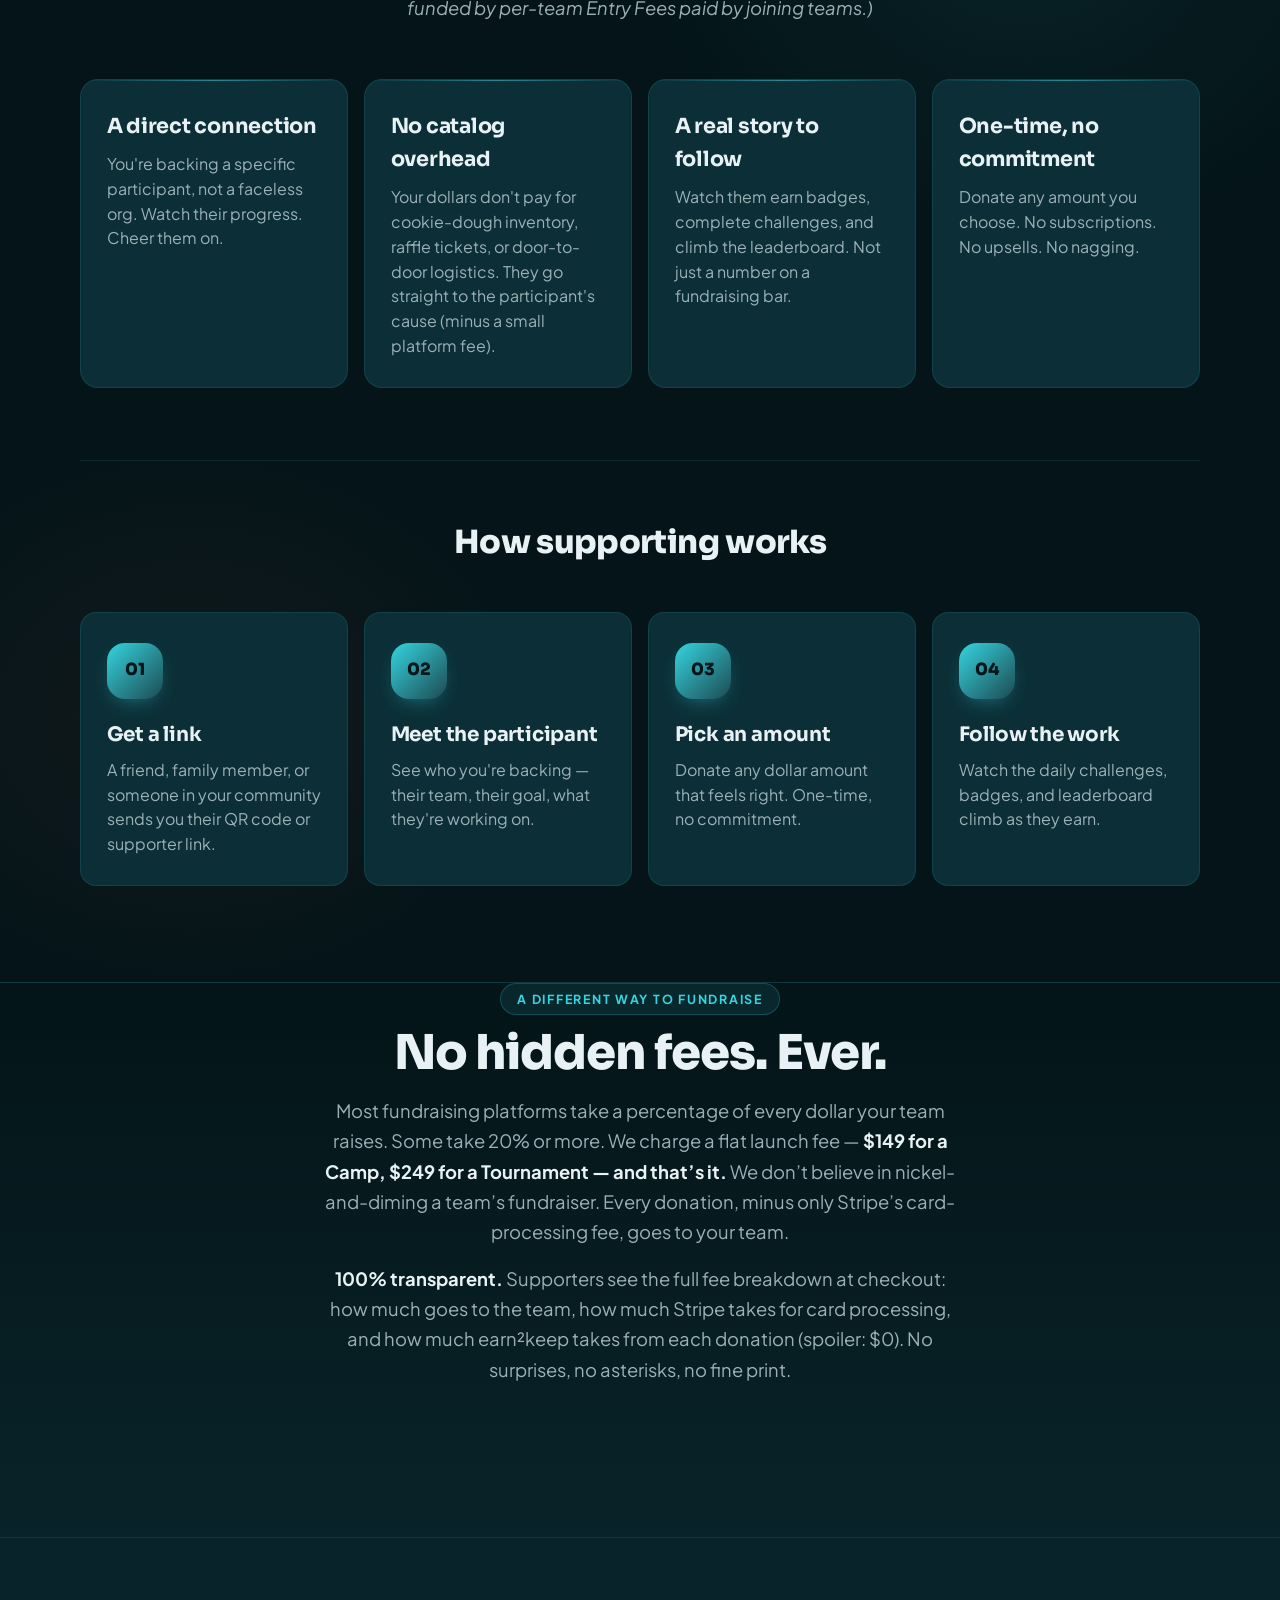
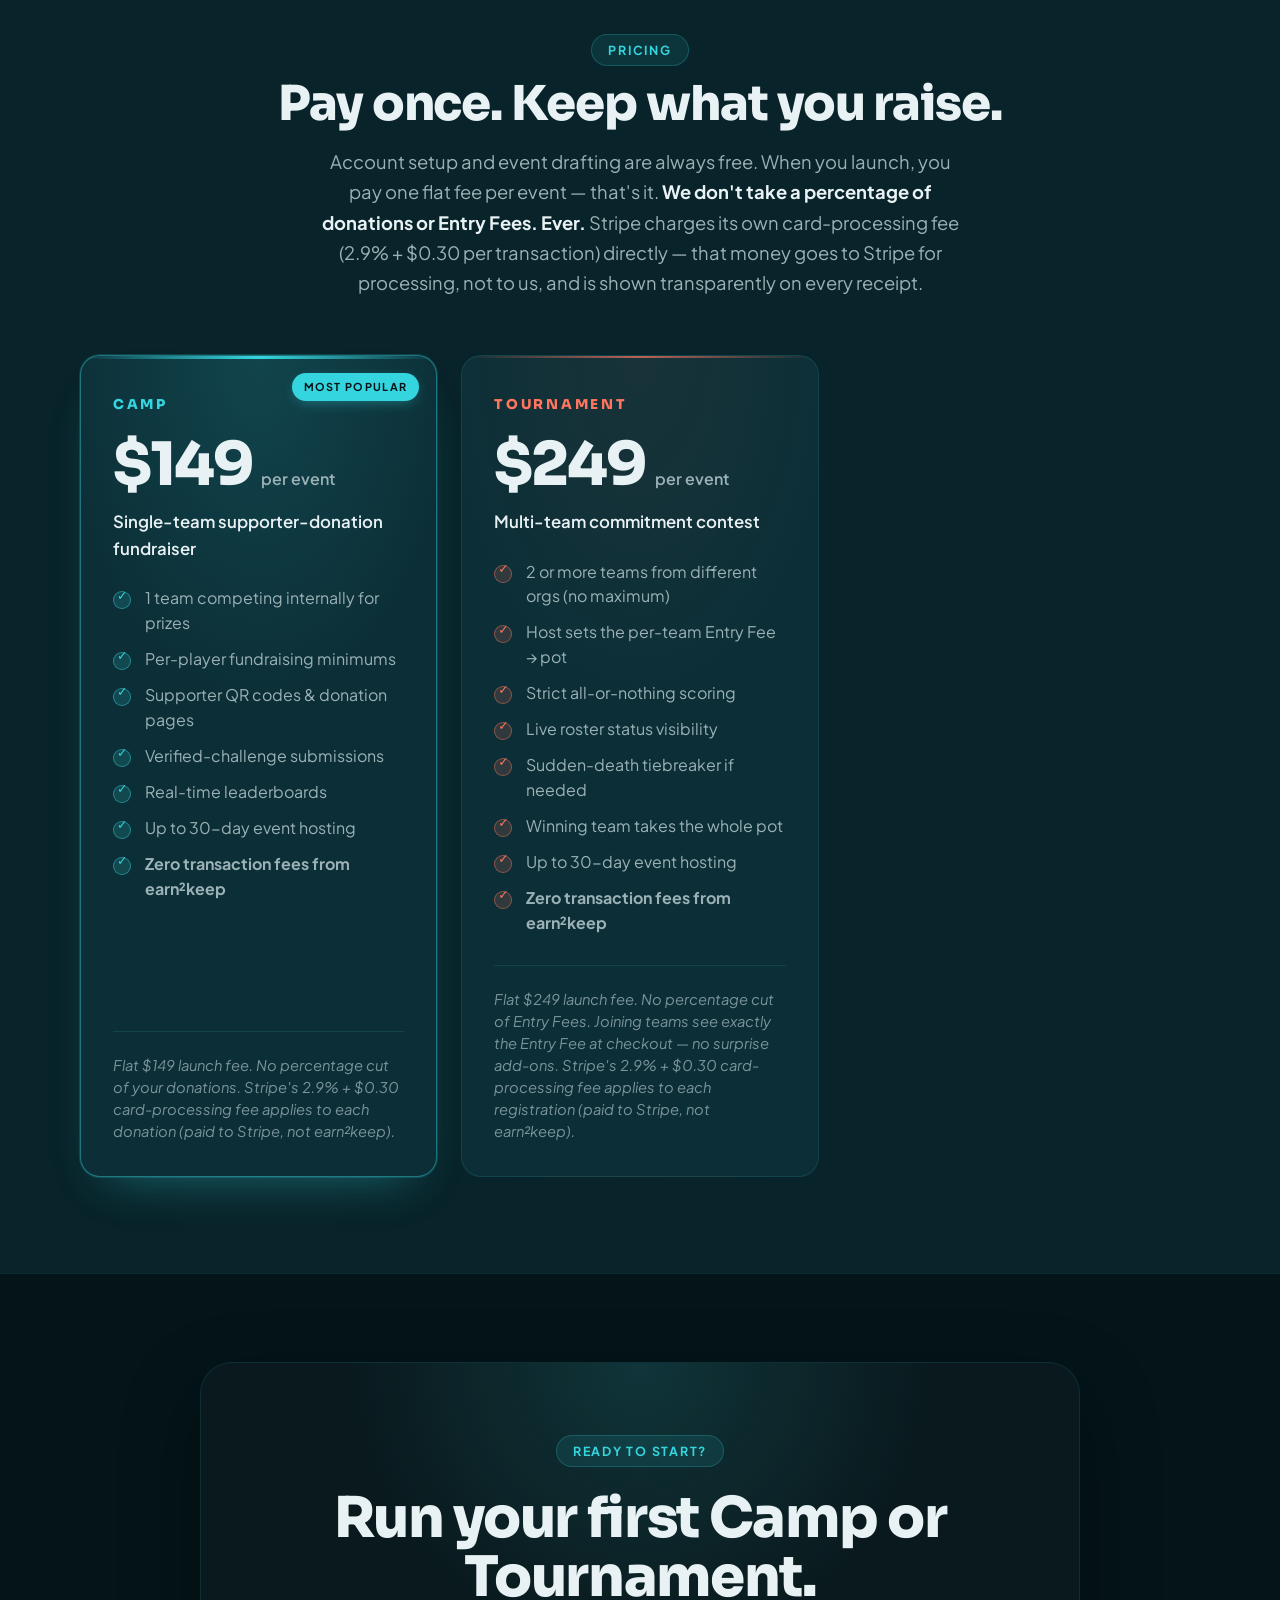
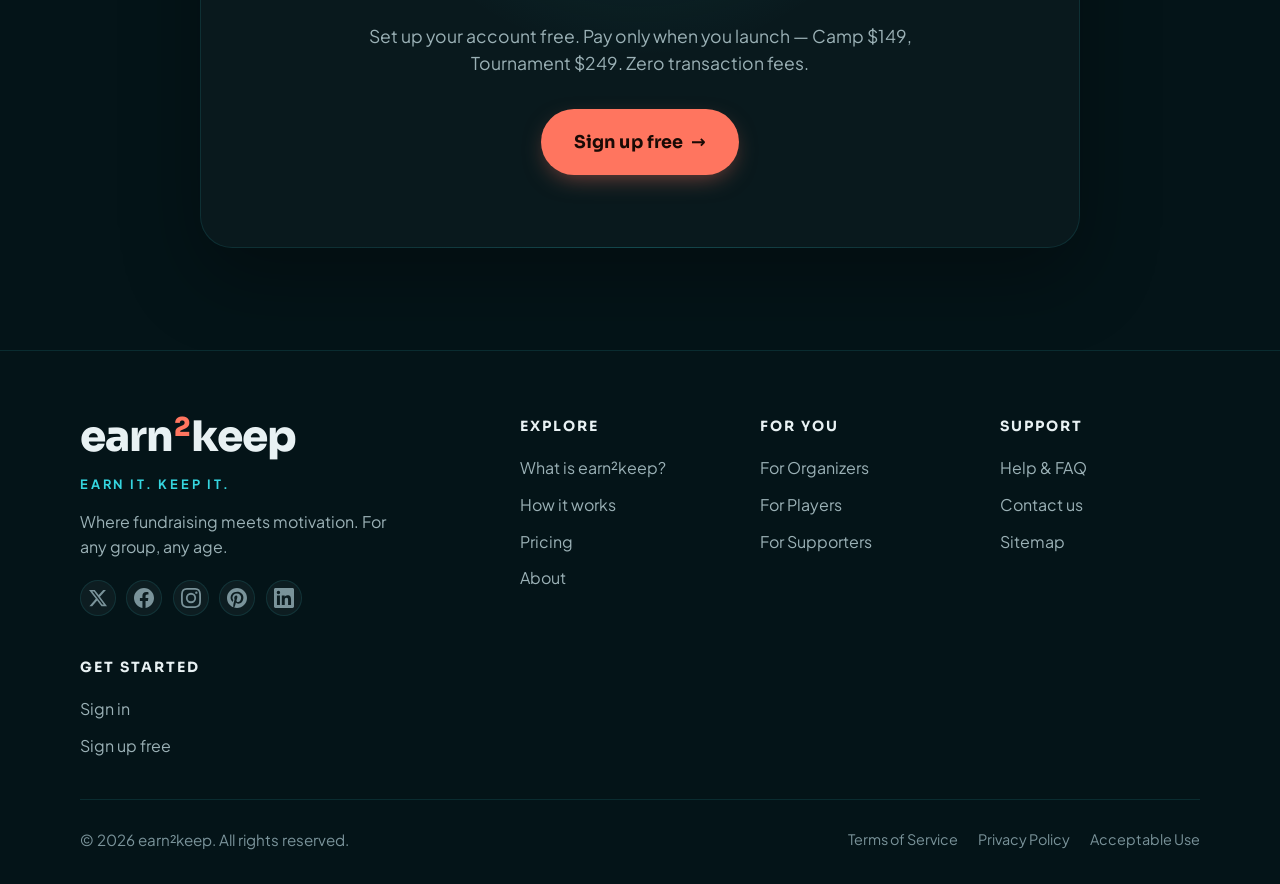
==== commit 1cf698a4: "Add files via upload" ====
--- a/index.html
+++ b/index.html
@@ -131,9 +131,31 @@
         <a class="btn btn-primary btn-sm" href="https://app.earn2keep.com/signup">
           Sign up free<span class="arrow" aria-hidden="true">→</span>
         </a>
+      <button class="nav-toggle" aria-label="Open menu" aria-expanded="false" aria-controls="mobile-nav">
+        <span class="nav-toggle-bar"></span>
+        <span class="nav-toggle-bar"></span>
+        <span class="nav-toggle-bar"></span>
+      </button>
       </div>
     </div>
   </header>
+
+  <!-- Mobile nav backdrop + drawer (hidden on desktop via CSS) -->
+  <div class="mobile-nav-backdrop" aria-hidden="true"></div>
+  <nav class="mobile-nav" id="mobile-nav" aria-label="Mobile navigation">
+    <button class="mobile-nav-close" aria-label="Close menu">&times;</button>
+    <div class="mobile-nav-inner">
+      <a href="#what-is-earn2keep" class="mobile-nav-link">What is it</a>
+      <a href="#how-it-works" class="mobile-nav-link">How it works</a>
+      <a href="#organizers" class="mobile-nav-link">Organizers</a>
+      <a href="#players" class="mobile-nav-link">Players</a>
+      <a href="#supporters" class="mobile-nav-link">Supporters</a>
+      <a href="#pricing" class="mobile-nav-link">Pricing</a>
+      <div class="mobile-nav-divider"></div>
+      <a href="https://app.earn2keep.com/login" class="mobile-nav-link mobile-nav-link-signin">Sign in</a>
+      <a href="https://app.earn2keep.com/signup" class="btn btn-primary mobile-nav-cta">Sign up free <span aria-hidden="true">&rarr;</span></a>
+    </div>
+  </nav>
 
   <main>
 
@@ -828,5 +850,43 @@
 
   <!-- Vercel Web Analytics -->
   <script defer src="/_vercel/insights/script.js"></script>
+
+<script>
+(function () {
+  var toggle = document.querySelector('.nav-toggle');
+  var drawer = document.querySelector('.mobile-nav');
+  var backdrop = document.querySelector('.mobile-nav-backdrop');
+  var closeBtn = document.querySelector('.mobile-nav-close');
+  if (!toggle || !drawer) return;
+
+  function openMenu() {
+    document.body.classList.add('mobile-nav-open');
+    toggle.setAttribute('aria-expanded', 'true');
+  }
+  function closeMenu() {
+    document.body.classList.remove('mobile-nav-open');
+    toggle.setAttribute('aria-expanded', 'false');
+  }
+  function toggleMenu() {
+    if (document.body.classList.contains('mobile-nav-open')) closeMenu();
+    else openMenu();
+  }
+
+  toggle.addEventListener('click', toggleMenu);
+  if (closeBtn) closeBtn.addEventListener('click', closeMenu);
+  if (backdrop) backdrop.addEventListener('click', closeMenu);
+
+  // Close drawer when any link inside it is tapped
+  Array.prototype.forEach.call(drawer.querySelectorAll('a'), function (link) {
+    link.addEventListener('click', closeMenu);
+  });
+
+  // Close on Escape key
+  document.addEventListener('keydown', function (e) {
+    if (e.key === 'Escape' || e.keyCode === 27) closeMenu();
+  });
+})();
+</script>
+
 </body>
 </html>
--- a/styles.css
+++ b/styles.css
@@ -1514,3 +1514,185 @@
   }
   html { scroll-behavior: auto; }
 }
+
+/* =========================================================================
+   Mobile hamburger nav drawer
+   ========================================================================= */
+
+/* Hamburger button — hidden on desktop, shown on mobile via media query below */
+.nav-toggle {
+  display: none;
+  background: transparent;
+  border: 1px solid transparent;
+  cursor: pointer;
+  padding: 0;
+  margin-left: 8px;
+  width: 44px;
+  height: 44px;
+  align-items: center;
+  justify-content: center;
+  position: relative;
+  z-index: 102;
+  border-radius: 8px;
+  transition: background 0.15s ease, border-color 0.15s ease;
+}
+
+.nav-toggle:hover,
+.nav-toggle:focus-visible {
+  background: rgba(53, 213, 223, 0.08);
+  border-color: rgba(53, 213, 223, 0.3);
+  outline: none;
+}
+
+.nav-toggle-bar {
+  display: block;
+  position: absolute;
+  width: 24px;
+  height: 2.5px;
+  background: var(--e2k-text);
+  border-radius: 2px;
+  left: 50%;
+  transform: translateX(-50%);
+  transition: transform 0.25s ease, opacity 0.2s ease, top 0.25s ease;
+}
+
+.nav-toggle-bar:nth-child(1) { top: 14px; }
+.nav-toggle-bar:nth-child(2) { top: 21px; }
+.nav-toggle-bar:nth-child(3) { top: 28px; }
+
+/* Animate to "X" when drawer is open */
+body.mobile-nav-open .nav-toggle-bar:nth-child(1) {
+  top: 21px;
+  transform: translateX(-50%) rotate(45deg);
+}
+body.mobile-nav-open .nav-toggle-bar:nth-child(2) {
+  opacity: 0;
+}
+body.mobile-nav-open .nav-toggle-bar:nth-child(3) {
+  top: 21px;
+  transform: translateX(-50%) rotate(-45deg);
+}
+
+/* Backdrop behind the drawer */
+.mobile-nav-backdrop {
+  position: fixed;
+  inset: 0;
+  background: rgba(2, 10, 14, 0.65);
+  opacity: 0;
+  pointer-events: none;
+  transition: opacity 0.25s ease;
+  z-index: 100;
+}
+
+body.mobile-nav-open .mobile-nav-backdrop {
+  opacity: 1;
+  pointer-events: auto;
+}
+
+/* The drawer itself — slides in from the right */
+.mobile-nav {
+  position: fixed;
+  top: 0;
+  right: 0;
+  bottom: 0;
+  width: min(82vw, 340px);
+  background: var(--e2k-bg-2, #061a1f);
+  border-left: 1px solid var(--e2k-border, rgba(255,255,255,0.08));
+  transform: translateX(100%);
+  transition: transform 0.3s cubic-bezier(0.32, 0.72, 0, 1);
+  z-index: 101;
+  display: flex;
+  flex-direction: column;
+  overflow-y: auto;
+  box-shadow: -20px 0 60px rgba(0, 0, 0, 0.4);
+  -webkit-overflow-scrolling: touch;
+}
+
+body.mobile-nav-open .mobile-nav {
+  transform: translateX(0);
+}
+
+.mobile-nav-inner {
+  padding: 88px 20px 32px;
+  display: flex;
+  flex-direction: column;
+  gap: 2px;
+}
+
+.mobile-nav-close {
+  position: absolute;
+  top: 18px;
+  right: 18px;
+  width: 40px;
+  height: 40px;
+  background: transparent;
+  border: 1px solid transparent;
+  color: var(--e2k-text);
+  font-size: 26px;
+  line-height: 1;
+  cursor: pointer;
+  padding: 0;
+  border-radius: 8px;
+  display: flex;
+  align-items: center;
+  justify-content: center;
+  transition: background 0.15s ease, border-color 0.15s ease;
+}
+
+.mobile-nav-close:hover,
+.mobile-nav-close:focus-visible {
+  background: rgba(255, 117, 95, 0.1);
+  border-color: rgba(255, 117, 95, 0.3);
+  outline: none;
+}
+
+.mobile-nav-link {
+  display: block;
+  padding: 14px 16px;
+  color: var(--e2k-text, #f4f7f8);
+  text-decoration: none;
+  font-size: 1.05rem;
+  font-weight: 600;
+  border-radius: 10px;
+  transition: background 0.15s ease, color 0.15s ease;
+  letter-spacing: 0.01em;
+}
+
+.mobile-nav-link:hover,
+.mobile-nav-link:focus-visible {
+  background: rgba(53, 213, 223, 0.1);
+  color: var(--e2k-cyan, #35d5df);
+  outline: none;
+}
+
+.mobile-nav-divider {
+  margin: 14px 4px;
+  height: 1px;
+  background: var(--e2k-border, rgba(255,255,255,0.08));
+}
+
+.mobile-nav-link-signin {
+  font-size: 0.95rem;
+  color: var(--e2k-text-muted, #9fb8b8);
+  font-weight: 500;
+}
+
+.mobile-nav-cta {
+  margin-top: 16px;
+  text-align: center;
+  justify-content: center;
+  width: 100%;
+}
+
+/* Lock body scroll when drawer is open */
+body.mobile-nav-open {
+  overflow: hidden;
+}
+
+/* Show hamburger button on mobile / smaller viewports */
+@media (max-width: 980px) {
+  .nav-toggle {
+    display: flex;
+  }
+}
+
